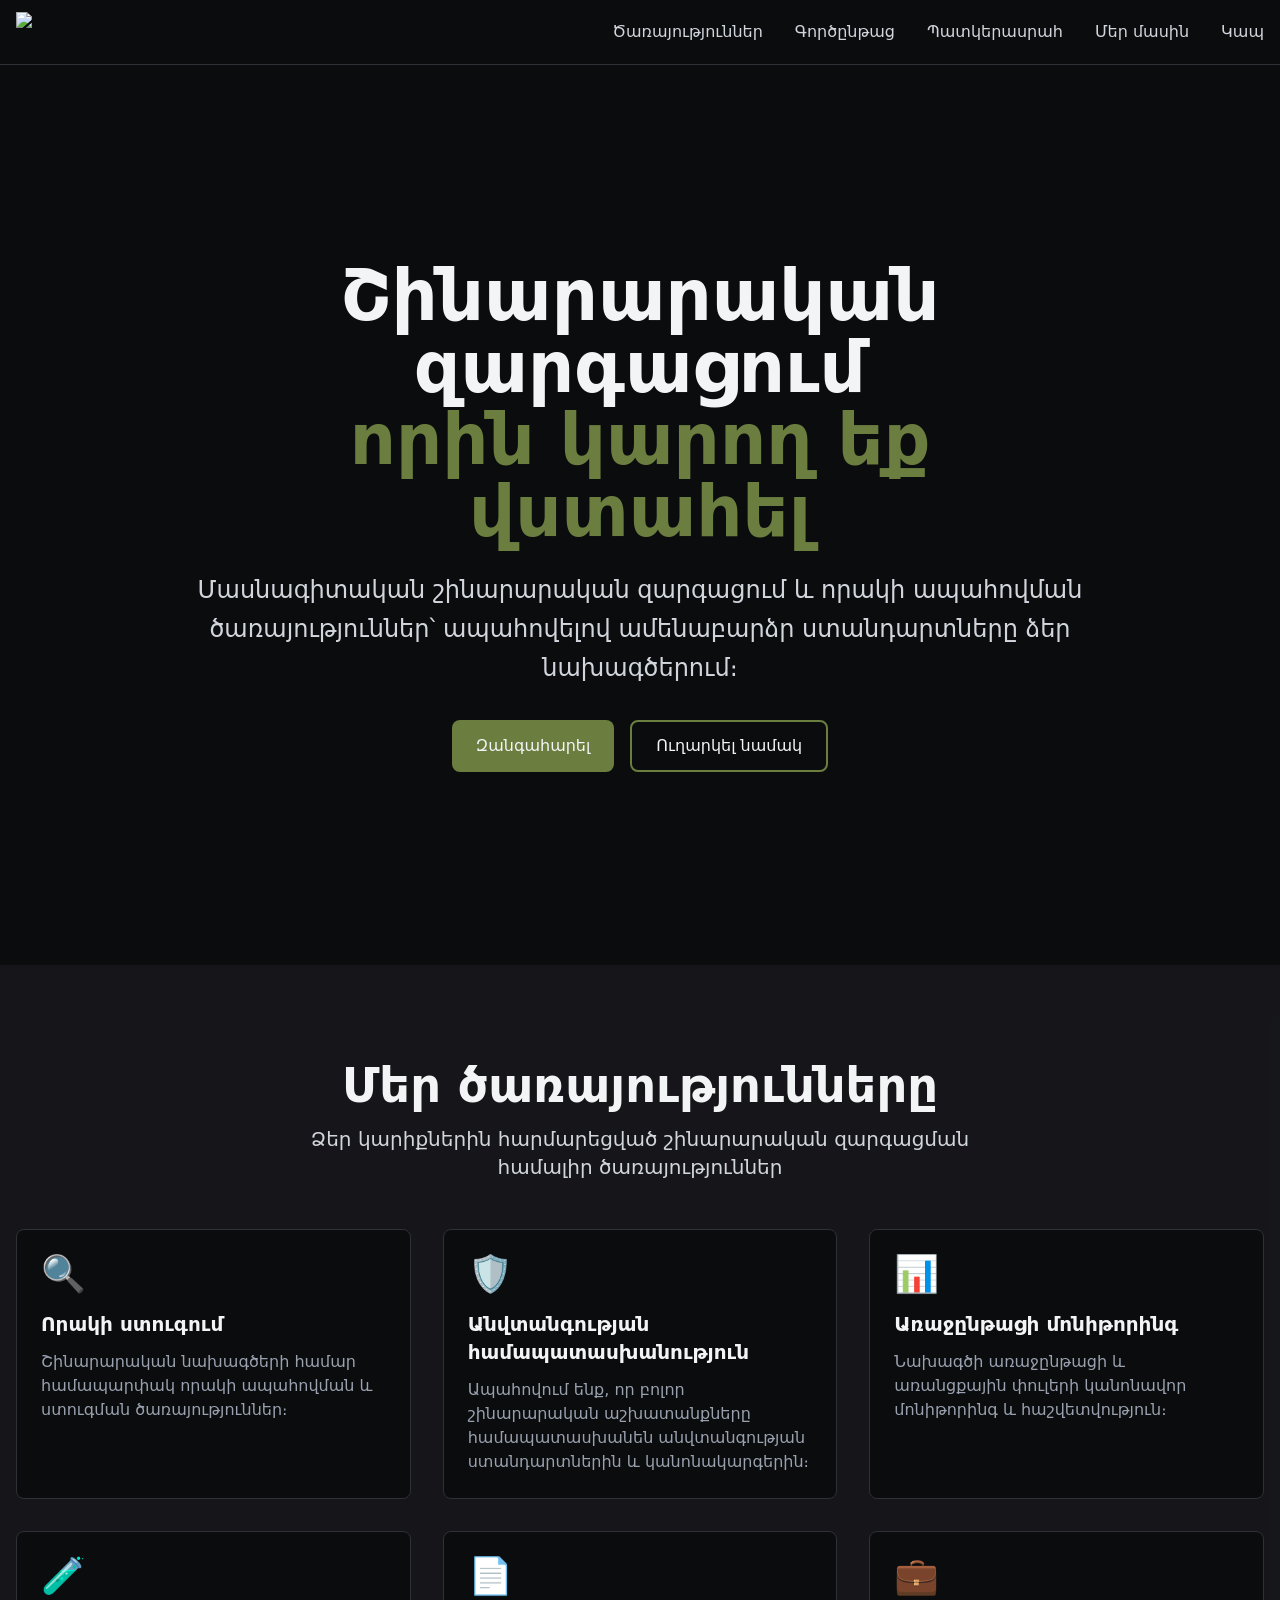
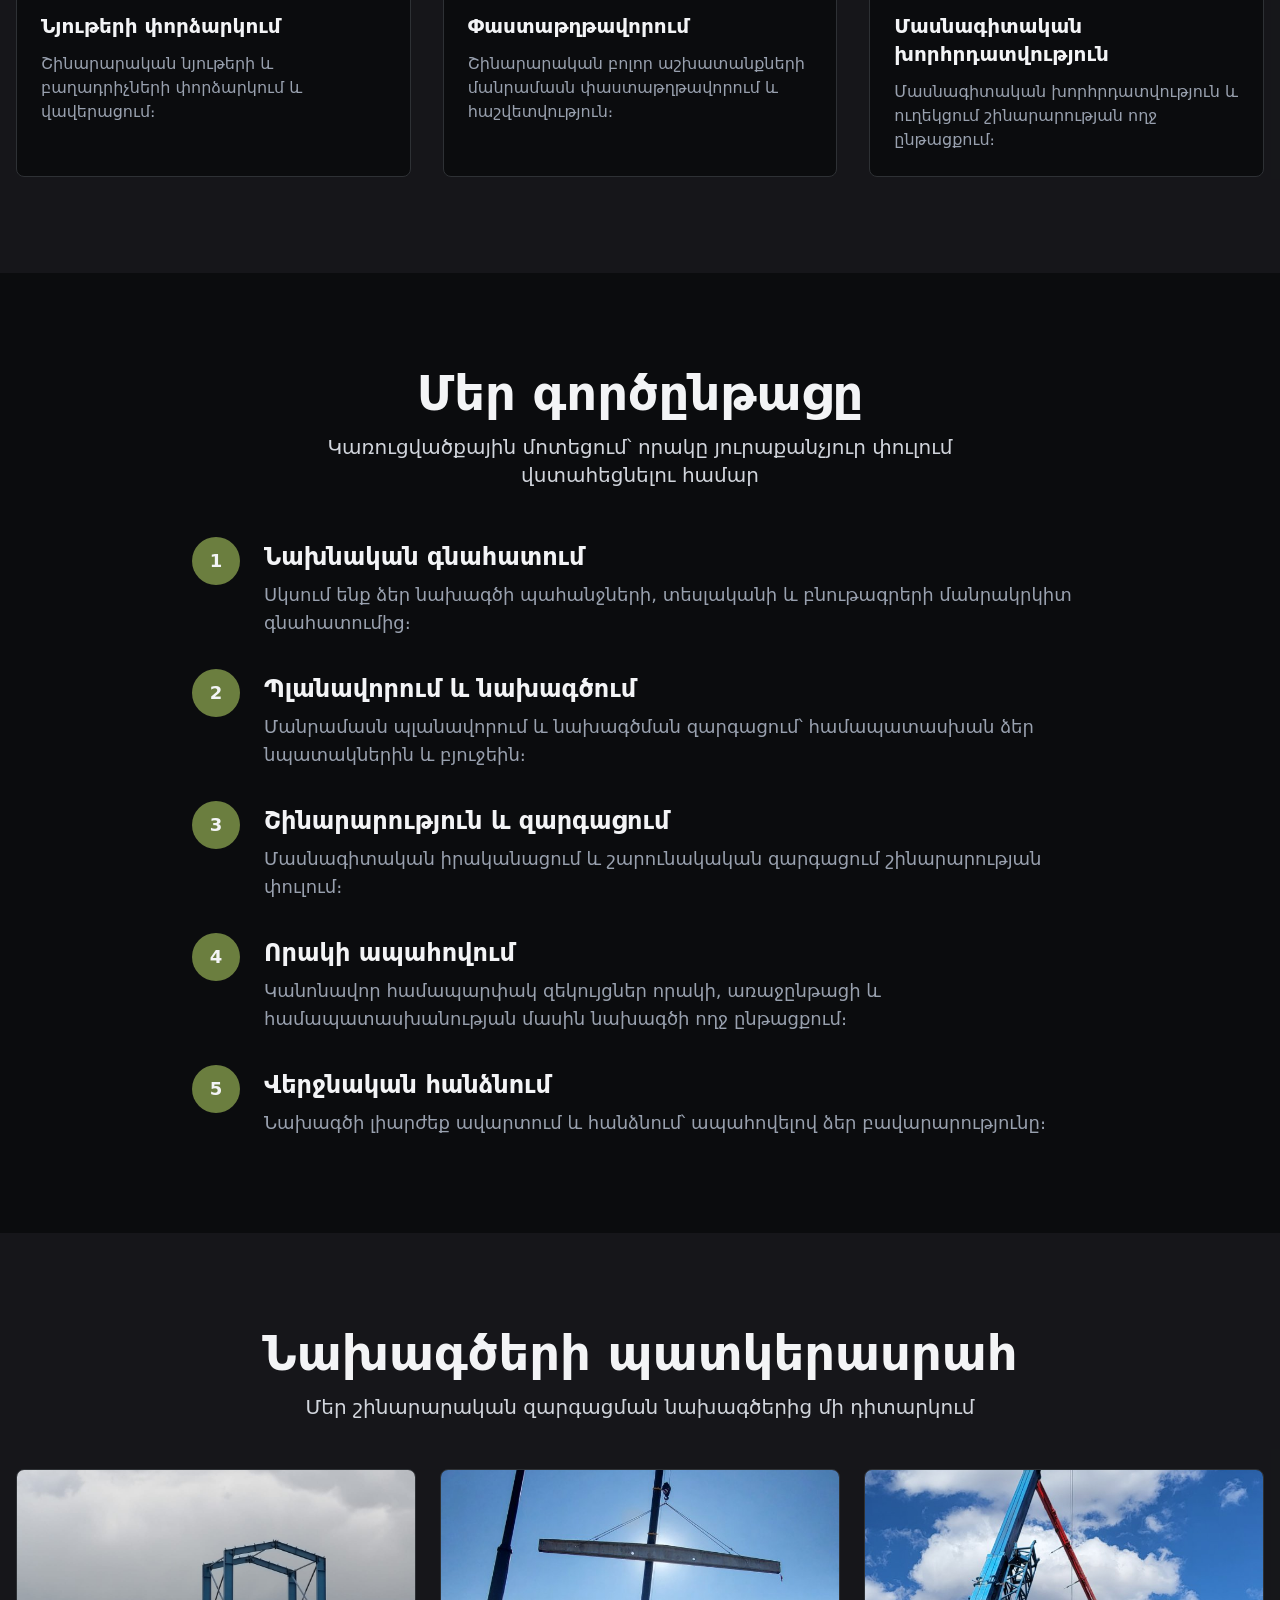
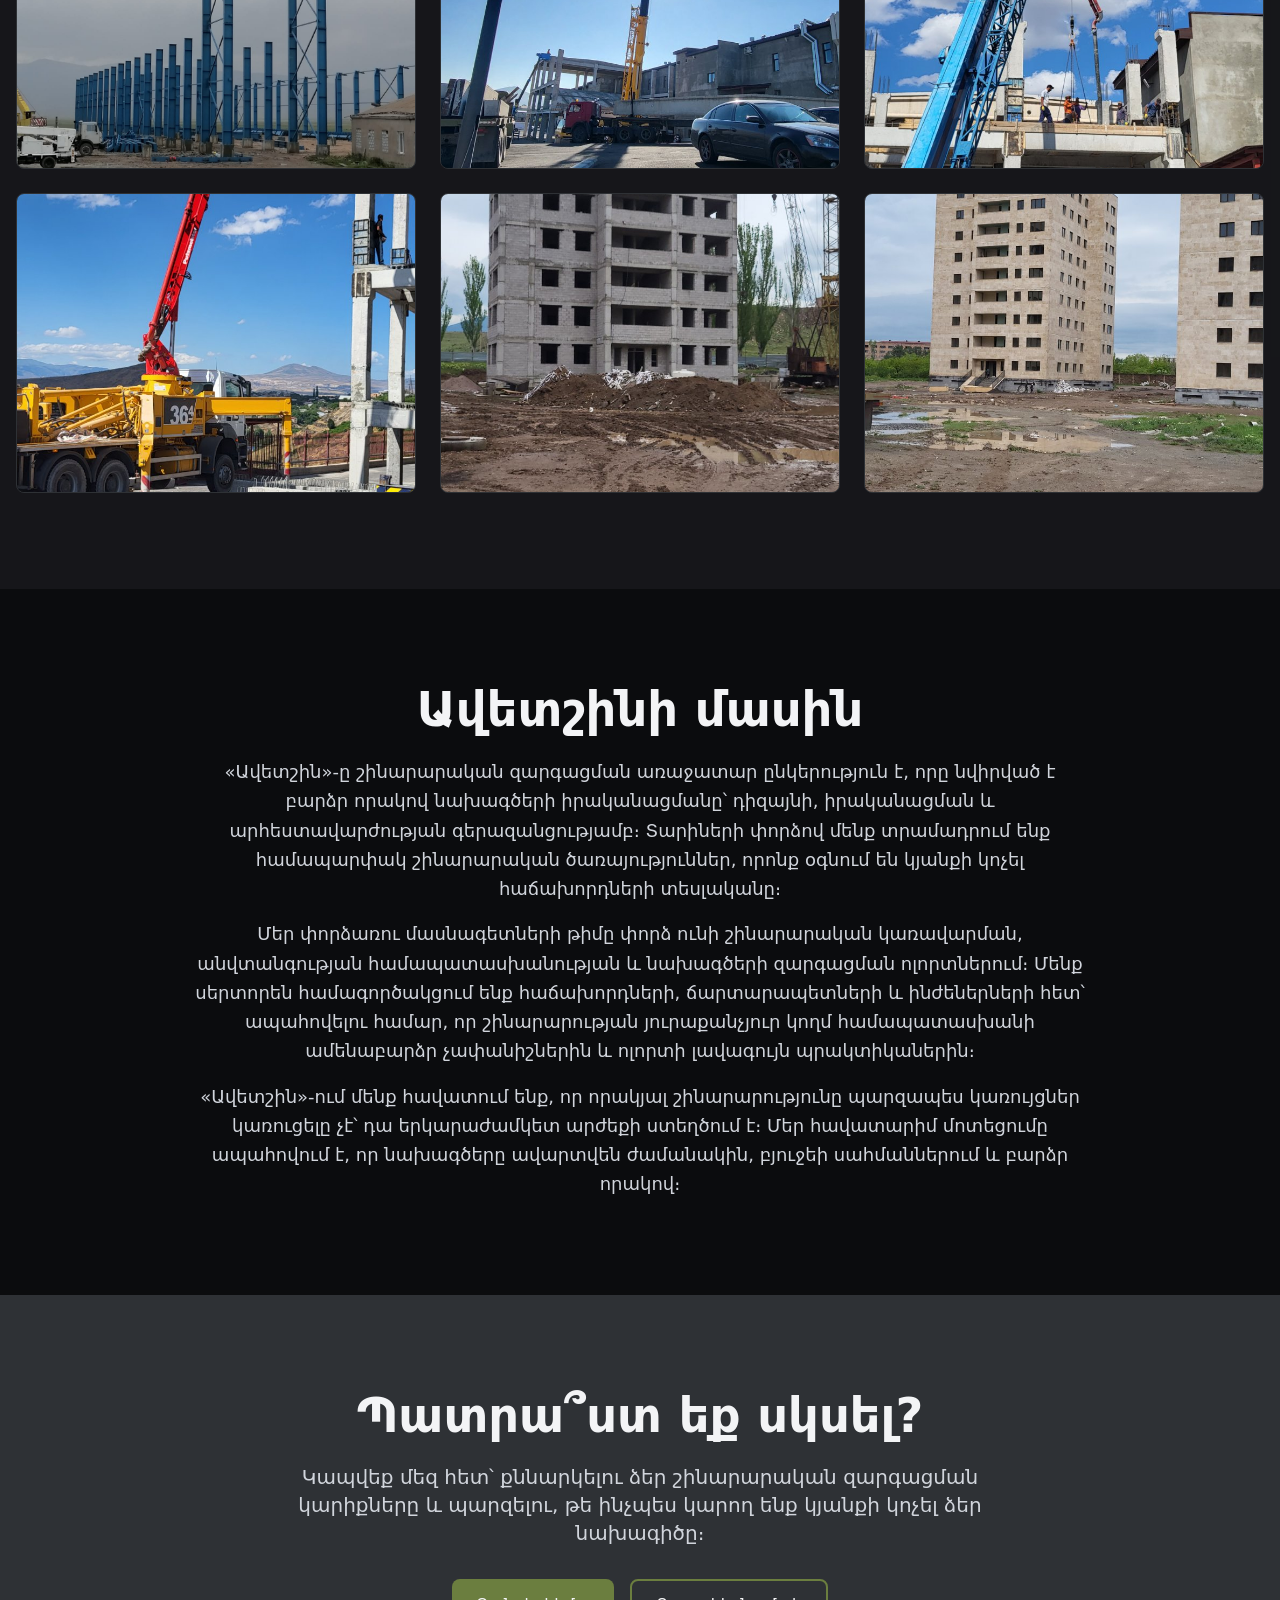
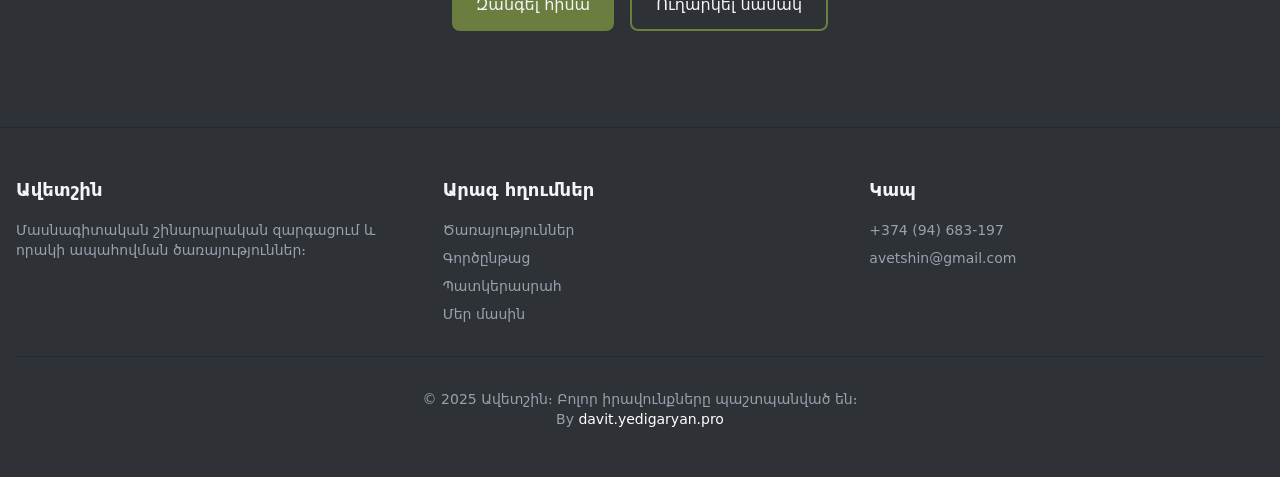
==== index.html @ e4111004 "Initial commit of build" ====
<!DOCTYPE html><!--2TosF6xuyFgKWG_mdnN4S--><html lang="en" class="roboto_c1e14000-module__5kMfmq__variable"><head><meta charSet="utf-8"/><meta name="viewport" content="width=device-width, initial-scale=1"/><link rel="preload" href="/_next/static/media/ce62453a442c7f35-s.p.a9507876.woff2" as="font" crossorigin="" type="font/woff2"/><link rel="preload" as="image" imageSrcSet="/_next/image?url=%2Fbrand%2FAvetShinLogo.png&amp;w=128&amp;q=75 1x, /_next/image?url=%2Fbrand%2FAvetShinLogo.png&amp;w=256&amp;q=75 2x"/><link rel="preload" href="/gallery/project-1.jpg" as="image"/><link rel="preload" href="/gallery/project-2.jpg" as="image"/><link rel="preload" href="/gallery/project-3.jpg" as="image"/><link rel="preload" href="/gallery/project-4.jpg" as="image"/><link rel="preload" href="/gallery/project-5.jpg" as="image"/><link rel="preload" href="/gallery/project-6.jpg" as="image"/><link rel="stylesheet" href="/_next/static/chunks/462f92e9fdadf4fe.css" data-precedence="next"/><link rel="preload" as="script" fetchPriority="low" href="/_next/static/chunks/cbd55ab9639e1e66.js"/><script src="/_next/static/chunks/4745b59d0a053e7f.js" async=""></script><script src="/_next/static/chunks/73a330e38f4c895c.js" async=""></script><script src="/_next/static/chunks/cf65c7d6195d9033.js" async=""></script><script src="/_next/static/chunks/turbopack-5dae4e4ce2a63c95.js" async=""></script><script src="/_next/static/chunks/1142e52dd1e888cb.js" async=""></script><script src="/_next/static/chunks/ff1a16fafef87110.js" async=""></script><script src="/_next/static/chunks/247eb132b7f7b574.js" async=""></script><meta name="next-size-adjust" content=""/><title>Ավետշին — Շինարարական զարգացում</title><meta name="description" content="Մասնագիտական շինարարական զարգացում և որակի ապահովում։ Ապահովում ենք որակի, անվտանգության և համապատասխանության ամենաբարձր չափանիշները շինարարական նախագծերում։"/><meta name="keywords" content="շինարարական զարգացում,շինարարական ընկերություն,կառուցապատում,շինարարություն,անվտանգություն"/><meta property="og:title" content="Ավետշին — Շինարարական զարգացում"/><meta property="og:description" content="Մասնագիտական շինարարական զարգացում և որակի ապահովում։"/><meta property="og:type" content="website"/><meta name="twitter:card" content="summary"/><meta name="twitter:title" content="Ավետշին — Շինարարական զարգացում"/><meta name="twitter:description" content="Մասնագիտական շինարարական զարգացում և որակի ապահովում։"/><link rel="icon" href="/favicon.ico?favicon.9813af32.ico" sizes="1024x1024" type="image/x-icon"/><link rel="icon" href="/favicon.ico"/><script src="/_next/static/chunks/a6dad97d9634a72d.js" noModule=""></script></head><body class="antialiased"><div hidden=""><!--$--><!--/$--></div><header class="sticky top-0 z-50 bg-obsidian border-b border-granite"><div class="container mx-auto px-4 max-w-7xl"><nav class="flex items-center justify-between h-16" aria-label="Main navigation"><a class="flex items-center" href="/"><img alt="Ավեթշին լոգո" width="120" height="40" decoding="async" data-nimg="1" class="h-10 w-auto" style="color:transparent" srcSet="/_next/image?url=%2Fbrand%2FAvetShinLogo.png&amp;w=128&amp;q=75 1x, /_next/image?url=%2Fbrand%2FAvetShinLogo.png&amp;w=256&amp;q=75 2x" src="/_next/image?url=%2Fbrand%2FAvetShinLogo.png&amp;w=256&amp;q=75"/></a><div class="hidden md:flex items-center gap-8"><a href="#services" class="text-gray-300 hover:text-gray-100 transition-colors focus:outline-none focus:ring-2 focus:ring-granite focus:ring-offset-2 focus:ring-offset-obsidian rounded">Ծառայություններ</a><a href="#process" class="text-gray-300 hover:text-gray-100 transition-colors focus:outline-none focus:ring-2 focus:ring-granite focus:ring-offset-2 focus:ring-offset-obsidian rounded">Գործընթաց</a><a href="#gallery" class="text-gray-300 hover:text-gray-100 transition-colors focus:outline-none focus:ring-2 focus:ring-granite focus:ring-offset-2 focus:ring-offset-obsidian rounded">Պատկերասրահ</a><a href="#about" class="text-gray-300 hover:text-gray-100 transition-colors focus:outline-none focus:ring-2 focus:ring-granite focus:ring-offset-2 focus:ring-offset-obsidian rounded">Մեր մասին</a><a href="#contact" class="text-gray-300 hover:text-gray-100 transition-colors focus:outline-none focus:ring-2 focus:ring-granite focus:ring-offset-2 focus:ring-offset-obsidian rounded">Կապ</a></div></nav></div></header><main><section id="home" class="py-16 md:py-24 min-h-screen flex items-center"><div class="container mx-auto px-4 max-w-7xl"><div class="text-center max-w-4xl mx-auto"><h1 class="text-5xl md:text-6xl lg:text-7xl font-bold text-gray-100 mb-6">Շինարարական զարգացում<br/><span class="text-olive">որին կարող եք վստահել</span></h1><p class="text-xl md:text-2xl text-gray-300 mb-8 leading-relaxed">Մասնագիտական շինարարական զարգացում և որակի ապահովման ծառայություններ՝ ապահովելով ամենաբարձր ստանդարտները ձեր նախագծերում։</p><div class="flex flex-col sm:flex-row gap-4 justify-center"><a href="tel:+1234567890" class="inline-flex items-center justify-center px-6 py-3 rounded-lg font-medium transition-colors focus:outline-none focus:ring-2 focus:ring-offset-2 focus:ring-offset-obsidian bg-olive text-gray-100 hover:bg-olive/90 focus:ring-olive ">Զանգահարել</a><a href="mailto:contact@avetshin.com" class="inline-flex items-center justify-center px-6 py-3 rounded-lg font-medium transition-colors focus:outline-none focus:ring-2 focus:ring-offset-2 focus:ring-offset-obsidian bg-transparent border-2 border-olive text-gray-100 hover:bg-olive focus:ring-olive ">Ուղարկել նամակ</a></div></div></div></section><section id="services" class="py-16 md:py-24 bg-granite/30"><div class="container mx-auto px-4 max-w-7xl"><div class="text-center mb-12"><h2 class="text-4xl md:text-5xl font-bold text-gray-100 mb-4">Մեր ծառայությունները</h2><p class="text-xl text-gray-300 max-w-2xl mx-auto">Ձեր կարիքներին հարմարեցված շինարարական զարգացման համալիր ծառայություններ</p></div><div class="grid grid-cols-1 md:grid-cols-2 lg:grid-cols-3 gap-8"><div class="bg-obsidian border border-granite rounded-lg p-6 hover:border-gray-600 transition-colors"><div class="text-4xl mb-4">🔍</div><h3 class="text-xl font-semibold text-gray-100 mb-3">Որակի ստուգում</h3><p class="text-gray-400">Շինարարական նախագծերի համար համապարփակ որակի ապահովման և ստուգման ծառայություններ։</p></div><div class="bg-obsidian border border-granite rounded-lg p-6 hover:border-gray-600 transition-colors"><div class="text-4xl mb-4">🛡️</div><h3 class="text-xl font-semibold text-gray-100 mb-3">Անվտանգության համապատասխանություն</h3><p class="text-gray-400">Ապահովում ենք, որ բոլոր շինարարական աշխատանքները համապատասխանեն անվտանգության ստանդարտներին և կանոնակարգերին։</p></div><div class="bg-obsidian border border-granite rounded-lg p-6 hover:border-gray-600 transition-colors"><div class="text-4xl mb-4">📊</div><h3 class="text-xl font-semibold text-gray-100 mb-3">Առաջընթացի մոնիթորինգ</h3><p class="text-gray-400">Նախագծի առաջընթացի և առանցքային փուլերի կանոնավոր մոնիթորինգ և հաշվետվություն։</p></div><div class="bg-obsidian border border-granite rounded-lg p-6 hover:border-gray-600 transition-colors"><div class="text-4xl mb-4">🧪</div><h3 class="text-xl font-semibold text-gray-100 mb-3">Նյութերի փորձարկում</h3><p class="text-gray-400">Շինարարական նյութերի և բաղադրիչների փորձարկում և վավերացում։</p></div><div class="bg-obsidian border border-granite rounded-lg p-6 hover:border-gray-600 transition-colors"><div class="text-4xl mb-4">📄</div><h3 class="text-xl font-semibold text-gray-100 mb-3">Փաստաթղթավորում</h3><p class="text-gray-400">Շինարարական բոլոր աշխատանքների մանրամասն փաստաթղթավորում և հաշվետվություն։</p></div><div class="bg-obsidian border border-granite rounded-lg p-6 hover:border-gray-600 transition-colors"><div class="text-4xl mb-4">💼</div><h3 class="text-xl font-semibold text-gray-100 mb-3">Մասնագիտական խորհրդատվություն</h3><p class="text-gray-400">Մասնագիտական խորհրդատվություն և ուղեկցում շինարարության ողջ ընթացքում։</p></div></div></div></section><section id="process" class="py-16 md:py-24 "><div class="container mx-auto px-4 max-w-7xl"><div class="text-center mb-12"><h2 class="text-4xl md:text-5xl font-bold text-gray-100 mb-4">Մեր գործընթացը</h2><p class="text-xl text-gray-300 max-w-2xl mx-auto">Կառուցվածքային մոտեցում՝ որակը յուրաքանչյուր փուլում վստահեցնելու համար</p></div><div class="max-w-4xl mx-auto"><div class="space-y-8"><div class="flex gap-6"><div class="shrink-0"><div class="w-12 h-12 rounded-full bg-olive flex items-center justify-center text-gray-100 font-bold text-lg">1</div></div><div class="flex-1 pt-1"><h3 class="text-2xl font-semibold text-gray-100 mb-2">Նախնական գնահատում</h3><p class="text-gray-400 text-lg">Սկսում ենք ձեր նախագծի պահանջների, տեսլականի և բնութագրերի մանրակրկիտ գնահատումից։</p></div></div><div class="flex gap-6"><div class="shrink-0"><div class="w-12 h-12 rounded-full bg-olive flex items-center justify-center text-gray-100 font-bold text-lg">2</div></div><div class="flex-1 pt-1"><h3 class="text-2xl font-semibold text-gray-100 mb-2">Պլանավորում և նախագծում</h3><p class="text-gray-400 text-lg">Մանրամասն պլանավորում և նախագծման զարգացում՝ համապատասխան ձեր նպատակներին և բյուջեին։</p></div></div><div class="flex gap-6"><div class="shrink-0"><div class="w-12 h-12 rounded-full bg-olive flex items-center justify-center text-gray-100 font-bold text-lg">3</div></div><div class="flex-1 pt-1"><h3 class="text-2xl font-semibold text-gray-100 mb-2">Շինարարություն և զարգացում</h3><p class="text-gray-400 text-lg">Մասնագիտական իրականացում և շարունակական զարգացում շինարարության փուլում։</p></div></div><div class="flex gap-6"><div class="shrink-0"><div class="w-12 h-12 rounded-full bg-olive flex items-center justify-center text-gray-100 font-bold text-lg">4</div></div><div class="flex-1 pt-1"><h3 class="text-2xl font-semibold text-gray-100 mb-2">Որակի ապահովում</h3><p class="text-gray-400 text-lg">Կանոնավոր համապարփակ զեկույցներ որակի, առաջընթացի և համապատասխանության մասին նախագծի ողջ ընթացքում։</p></div></div><div class="flex gap-6"><div class="shrink-0"><div class="w-12 h-12 rounded-full bg-olive flex items-center justify-center text-gray-100 font-bold text-lg">5</div></div><div class="flex-1 pt-1"><h3 class="text-2xl font-semibold text-gray-100 mb-2">Վերջնական հանձնում</h3><p class="text-gray-400 text-lg">Նախագծի լիարժեք ավարտում և հանձնում՝ ապահովելով ձեր բավարարությունը։</p></div></div></div></div></div></section><section id="gallery" class="py-16 md:py-24 bg-granite/30"><div class="container mx-auto px-4 max-w-7xl"><div class="text-center mb-12"><h2 class="text-4xl md:text-5xl font-bold text-gray-100 mb-4">Նախագծերի պատկերասրահ</h2><p class="text-xl text-gray-300 max-w-2xl mx-auto">Մեր շինարարական զարգացման նախագծերից մի դիտարկում</p></div><div class="grid grid-cols-1 md:grid-cols-2 lg:grid-cols-3 gap-6"><div class="relative overflow-hidden rounded-lg border border-granite hover:border-gray-600 transition-colors aspect-4/3"><img src="/gallery/project-1.jpg" alt="Շինարարական զարգացման նախագիծ" class="object-cover w-full h-full"/></div><div class="relative overflow-hidden rounded-lg border border-granite hover:border-gray-600 transition-colors aspect-4/3"><img src="/gallery/project-2.jpg" alt="Շինարարական նախագծի զարգացում" class="object-cover w-full h-full"/></div><div class="relative overflow-hidden rounded-lg border border-granite hover:border-gray-600 transition-colors aspect-4/3"><img src="/gallery/project-3.jpg" alt="Շինհրապարակի զարգացում" class="object-cover w-full h-full"/></div><div class="relative overflow-hidden rounded-lg border border-granite hover:border-gray-600 transition-colors aspect-4/3"><img src="/gallery/project-4.jpg" alt="Նյութերի փորձարկման լաբորատորիա" class="object-cover w-full h-full"/></div><div class="relative overflow-hidden rounded-lg border border-granite hover:border-gray-600 transition-colors aspect-4/3"><img src="/gallery/project-5.jpg" alt="Շինարարության անվտանգության համապատասխանություն" class="object-cover w-full h-full"/></div><div class="relative overflow-hidden rounded-lg border border-granite hover:border-gray-600 transition-colors aspect-4/3"><img src="/gallery/project-6.jpg" alt="Շինարարական փաստաթղթավորում" class="object-cover w-full h-full"/></div></div></div></section><section id="about" class="py-16 md:py-24 "><div class="container mx-auto px-4 max-w-7xl"><div class="max-w-4xl mx-auto text-center"><h2 class="text-4xl md:text-5xl font-bold text-gray-100 mb-6">Ավետշինի մասին</h2><div class="space-y-4 text-lg text-gray-300 leading-relaxed"><p>«Ավետշին»-ը շինարարական զարգացման առաջատար ընկերություն է, որը նվիրված է բարձր որակով նախագծերի իրականացմանը՝ դիզայնի, իրականացման և արհեստավարժության գերազանցությամբ։ Տարիների փորձով մենք տրամադրում ենք համապարփակ շինարարական ծառայություններ, որոնք օգնում են կյանքի կոչել հաճախորդների տեսլականը։</p><p>Մեր փորձառու մասնագետների թիմը փորձ ունի շինարարական կառավարման, անվտանգության համապատասխանության և նախագծերի զարգացման ոլորտներում։ Մենք սերտորեն համագործակցում ենք հաճախորդների, ճարտարապետների և ինժեներների հետ՝ ապահովելու համար, որ շինարարության յուրաքանչյուր կողմ համապատասխանի ամենաբարձր չափանիշներին և ոլորտի լավագույն պրակտիկաներին։</p><p>«Ավետշին»-ում մենք հավատում ենք, որ որակյալ շինարարությունը պարզապես կառույցներ կառուցելը չէ՝ դա երկարաժամկետ արժեքի ստեղծում է։ Մեր հավատարիմ մոտեցումը ապահովում է, որ նախագծերը ավարտվեն ժամանակին, բյուջեի սահմաններում և բարձր որակով։</p></div></div></div></section><section id="contact" class="py-16 md:py-24 bg-granite"><div class="container mx-auto px-4 max-w-7xl"><div class="text-center max-w-3xl mx-auto"><h2 class="text-4xl md:text-5xl font-bold text-gray-100 mb-6">Պատրա՞ստ եք սկսել?</h2><p class="text-xl text-gray-300 mb-8">Կապվեք մեզ հետ՝ քննարկելու ձեր շինարարական զարգացման կարիքները և պարզելու, թե ինչպես կարող ենք կյանքի կոչել ձեր նախագիծը։</p><div class="flex flex-col sm:flex-row gap-4 justify-center"><a href="tel:+1234567890" class="inline-flex items-center justify-center px-6 py-3 rounded-lg font-medium transition-colors focus:outline-none focus:ring-2 focus:ring-offset-2 focus:ring-offset-obsidian bg-olive text-gray-100 hover:bg-olive/90 focus:ring-olive ">Զանգել հիմա</a><a href="mailto:contact@avetshin.com" class="inline-flex items-center justify-center px-6 py-3 rounded-lg font-medium transition-colors focus:outline-none focus:ring-2 focus:ring-offset-2 focus:ring-offset-obsidian bg-transparent border-2 border-olive text-gray-100 hover:bg-olive focus:ring-olive ">Ուղարկել նամակ</a></div></div></div></section><!--$--><!--/$--></main><footer class="bg-granite border-t border-gray-800"><div class="container mx-auto px-4 max-w-7xl py-12"><div class="grid grid-cols-1 md:grid-cols-3 gap-8"><div><h3 class="text-lg font-semibold text-gray-100 mb-4">Ավետշին</h3><p class="text-gray-400 text-sm">Մասնագիտական շինարարական զարգացում և որակի ապահովման ծառայություններ։</p></div><div><h3 class="text-lg font-semibold text-gray-100 mb-4">Արագ հղումներ</h3><ul class="space-y-2 text-sm"><li><a href="#services" class="text-gray-400 hover:text-gray-100 transition-colors">Ծառայություններ</a></li><li><a href="#process" class="text-gray-400 hover:text-gray-100 transition-colors">Գործընթաց</a></li><li><a href="#gallery" class="text-gray-400 hover:text-gray-100 transition-colors">Պատկերասրահ</a></li><li><a href="#about" class="text-gray-400 hover:text-gray-100 transition-colors">Մեր մասին</a></li></ul></div><div><h3 class="text-lg font-semibold text-gray-100 mb-4">Կապ</h3><ul class="space-y-2 text-sm text-gray-400"><li><a href="tel:+37494683197" class="hover:text-gray-100 transition-colors">+374 (94) 683-197</a></li><li><a href="mailto:avetshin@gmail.com" class="hover:text-gray-100 transition-colors">avetshin@gmail.com</a></li></ul></div></div><div class="mt-8 pt-8 border-t border-gray-800 text-center text-sm text-gray-400"><p>© <!-- -->2025<!-- --> Ավետշին։ Բոլոր իրավունքները պաշտպանված են։</p><p>By <a class="text-white" href="https://davit.yedigaryan.pro">davit.yedigaryan.pro</a></p></div></div></footer><script src="/_next/static/chunks/cbd55ab9639e1e66.js" id="_R_" async=""></script><script>(self.__next_f=self.__next_f||[]).push([0])</script><script>self.__next_f.push([1,"1:\"$Sreact.fragment\"\n2:I[22016,[\"/_next/static/chunks/1142e52dd1e888cb.js\"],\"\"]\n3:I[5500,[\"/_next/static/chunks/1142e52dd1e888cb.js\"],\"Image\"]\n4:I[39756,[\"/_next/static/chunks/ff1a16fafef87110.js\",\"/_next/static/chunks/247eb132b7f7b574.js\"],\"default\"]\n5:I[37457,[\"/_next/static/chunks/ff1a16fafef87110.js\",\"/_next/static/chunks/247eb132b7f7b574.js\"],\"default\"]\ne:I[68027,[],\"default\"]\n:HL[\"/_next/static/chunks/462f92e9fdadf4fe.css\",\"style\"]\n:HL[\"/_next/static/media/ce62453a442c7f35-s.p.a9507876.woff2\",\"font\",{\"crossOrigin\":\"\",\"type\":\"font/woff2\"}]\n"])</script><script>self.__next_f.push([1,"0:{\"P\":null,\"b\":\"2TosF6xuyFgKWG-mdnN4S\",\"c\":[\"\",\"\"],\"q\":\"\",\"i\":false,\"f\":[[[\"\",{\"children\":[\"__PAGE__\",{}]},\"$undefined\",\"$undefined\",true],[[\"$\",\"$1\",\"c\",{\"children\":[[[\"$\",\"link\",\"0\",{\"rel\":\"stylesheet\",\"href\":\"/_next/static/chunks/462f92e9fdadf4fe.css\",\"precedence\":\"next\",\"crossOrigin\":\"$undefined\",\"nonce\":\"$undefined\"}],[\"$\",\"script\",\"script-0\",{\"src\":\"/_next/static/chunks/1142e52dd1e888cb.js\",\"async\":true,\"nonce\":\"$undefined\"}]],[\"$\",\"html\",null,{\"lang\":\"en\",\"className\":\"roboto_c1e14000-module__5kMfmq__variable\",\"children\":[\"$\",\"body\",null,{\"className\":\"antialiased\",\"children\":[[\"$\",\"header\",null,{\"className\":\"sticky top-0 z-50 bg-obsidian border-b border-granite\",\"children\":[\"$\",\"div\",null,{\"className\":\"container mx-auto px-4 max-w-7xl\",\"children\":[\"$\",\"nav\",null,{\"className\":\"flex items-center justify-between h-16\",\"aria-label\":\"Main navigation\",\"children\":[[\"$\",\"$L2\",null,{\"href\":\"/\",\"className\":\"flex items-center\",\"children\":[\"$\",\"$L3\",null,{\"src\":\"/brand/AvetShinLogo.png\",\"alt\":\"Ավեթշին լոգո\",\"width\":120,\"height\":40,\"className\":\"h-10 w-auto\",\"priority\":true}]}],[\"$\",\"div\",null,{\"className\":\"hidden md:flex items-center gap-8\",\"children\":[[\"$\",\"a\",null,{\"href\":\"#services\",\"className\":\"text-gray-300 hover:text-gray-100 transition-colors focus:outline-none focus:ring-2 focus:ring-granite focus:ring-offset-2 focus:ring-offset-obsidian rounded\",\"children\":\"Ծառայություններ\"}],[\"$\",\"a\",null,{\"href\":\"#process\",\"className\":\"text-gray-300 hover:text-gray-100 transition-colors focus:outline-none focus:ring-2 focus:ring-granite focus:ring-offset-2 focus:ring-offset-obsidian rounded\",\"children\":\"Գործընթաց\"}],[\"$\",\"a\",null,{\"href\":\"#gallery\",\"className\":\"text-gray-300 hover:text-gray-100 transition-colors focus:outline-none focus:ring-2 focus:ring-granite focus:ring-offset-2 focus:ring-offset-obsidian rounded\",\"children\":\"Պատկերասրահ\"}],[\"$\",\"a\",null,{\"href\":\"#about\",\"className\":\"text-gray-300 hover:text-gray-100 transition-colors focus:outline-none focus:ring-2 focus:ring-granite focus:ring-offset-2 focus:ring-offset-obsidian rounded\",\"children\":\"Մեր մասին\"}],[\"$\",\"a\",null,{\"href\":\"#contact\",\"className\":\"text-gray-300 hover:text-gray-100 transition-colors focus:outline-none focus:ring-2 focus:ring-granite focus:ring-offset-2 focus:ring-offset-obsidian rounded\",\"children\":\"Կապ\"}]]}]]}]}]}],[\"$\",\"main\",null,{\"children\":[\"$\",\"$L4\",null,{\"parallelRouterKey\":\"children\",\"error\":\"$undefined\",\"errorStyles\":\"$undefined\",\"errorScripts\":\"$undefined\",\"template\":[\"$\",\"$L5\",null,{}],\"templateStyles\":\"$undefined\",\"templateScripts\":\"$undefined\",\"notFound\":[[[\"$\",\"title\",null,{\"children\":\"404: This page could not be found.\"}],[\"$\",\"div\",null,{\"style\":{\"fontFamily\":\"system-ui,\\\"Segoe UI\\\",Roboto,Helvetica,Arial,sans-serif,\\\"Apple Color Emoji\\\",\\\"Segoe UI Emoji\\\"\",\"height\":\"100vh\",\"textAlign\":\"center\",\"display\":\"flex\",\"flexDirection\":\"column\",\"alignItems\":\"center\",\"justifyContent\":\"center\"},\"children\":[\"$\",\"div\",null,{\"children\":[[\"$\",\"style\",null,{\"dangerouslySetInnerHTML\":{\"__html\":\"body{color:#000;background:#fff;margin:0}.next-error-h1{border-right:1px solid rgba(0,0,0,.3)}@media (prefers-color-scheme:dark){body{color:#fff;background:#000}.next-error-h1{border-right:1px solid rgba(255,255,255,.3)}}\"}}],[\"$\",\"h1\",null,{\"className\":\"next-error-h1\",\"style\":{\"display\":\"inline-block\",\"margin\":\"0 20px 0 0\",\"padding\":\"0 23px 0 0\",\"fontSize\":24,\"fontWeight\":500,\"verticalAlign\":\"top\",\"lineHeight\":\"49px\"},\"children\":404}],[\"$\",\"div\",null,{\"style\":{\"display\":\"inline-block\"},\"children\":[\"$\",\"h2\",null,{\"style\":{\"fontSize\":14,\"fontWeight\":400,\"lineHeight\":\"49px\",\"margin\":0},\"children\":\"This page could not be found.\"}]}]]}]}]],[]],\"forbidden\":\"$undefined\",\"unauthorized\":\"$undefined\"}]}],[\"$\",\"footer\",null,{\"className\":\"bg-granite border-t border-gray-800\",\"children\":[\"$\",\"div\",null,{\"className\":\"container mx-auto px-4 max-w-7xl py-12\",\"children\":[[\"$\",\"div\",null,{\"className\":\"grid grid-cols-1 md:grid-cols-3 gap-8\",\"children\":[[\"$\",\"div\",null,{\"children\":[[\"$\",\"h3\",null,{\"className\":\"text-lg font-semibold text-gray-100 mb-4\",\"children\":\"Ավետշին\"}],[\"$\",\"p\",null,{\"className\":\"text-gray-400 text-sm\",\"children\":\"Մասնագիտական շինարարական զարգացում և որակի ապահովման ծառայություններ։\"}]]}],[\"$\",\"div\",null,{\"children\":[[\"$\",\"h3\",null,{\"className\":\"text-lg font-semibold text-gray-100 mb-4\",\"children\":\"Արագ հղումներ\"}],[\"$\",\"ul\",null,{\"className\":\"space-y-2 text-sm\",\"children\":[\"$L6\",\"$L7\",\"$L8\",\"$L9\"]}]]}],\"$La\"]}],\"$Lb\"]}]}]]}]}]]}],{\"children\":[\"$Lc\",{},null,false,false]},null,false,false],\"$Ld\",false]],\"m\":\"$undefined\",\"G\":[\"$e\",[]],\"s\":false,\"S\":true}\n"])</script><script>self.__next_f.push([1,"18:I[97367,[\"/_next/static/chunks/ff1a16fafef87110.js\",\"/_next/static/chunks/247eb132b7f7b574.js\"],\"ViewportBoundary\"]\n1a:I[97367,[\"/_next/static/chunks/ff1a16fafef87110.js\",\"/_next/static/chunks/247eb132b7f7b574.js\"],\"MetadataBoundary\"]\n1b:\"$Sreact.suspense\"\n6:[\"$\",\"li\",null,{\"children\":[\"$\",\"a\",null,{\"href\":\"#services\",\"className\":\"text-gray-400 hover:text-gray-100 transition-colors\",\"children\":\"Ծառայություններ\"}]}]\n7:[\"$\",\"li\",null,{\"children\":[\"$\",\"a\",null,{\"href\":\"#process\",\"className\":\"text-gray-400 hover:text-gray-100 transition-colors\",\"children\":\"Գործընթաց\"}]}]\n8:[\"$\",\"li\",null,{\"children\":[\"$\",\"a\",null,{\"href\":\"#gallery\",\"className\":\"text-gray-400 hover:text-gray-100 transition-colors\",\"children\":\"Պատկերասրահ\"}]}]\n9:[\"$\",\"li\",null,{\"children\":[\"$\",\"a\",null,{\"href\":\"#about\",\"className\":\"text-gray-400 hover:text-gray-100 transition-colors\",\"children\":\"Մեր մասին\"}]}]\na:[\"$\",\"div\",null,{\"children\":[[\"$\",\"h3\",null,{\"className\":\"text-lg font-semibold text-gray-100 mb-4\",\"children\":\"Կապ\"}],[\"$\",\"ul\",null,{\"className\":\"space-y-2 text-sm text-gray-400\",\"children\":[[\"$\",\"li\",null,{\"children\":[\"$\",\"a\",null,{\"href\":\"tel:+37494683197\",\"className\":\"hover:text-gray-100 transition-colors\",\"children\":\"+374 (94) 683-197\"}]}],[\"$\",\"li\",null,{\"children\":[\"$\",\"a\",null,{\"href\":\"mailto:avetshin@gmail.com\",\"className\":\"hover:text-gray-100 transition-colors\",\"children\":\"avetshin@gmail.com\"}]}]]}]]}]\nb:[\"$\",\"div\",null,{\"className\":\"mt-8 pt-8 border-t border-gray-800 text-center text-sm text-gray-400\",\"children\":[[\"$\",\"p\",null,{\"children\":[\"© \",2025,\" Ավետշին։ Բոլոր իրավունքները պաշտպանված են։\"]}],[\"$\",\"p\",null,{\"children\":[\"By \",[\"$\",\"a\",null,{\"className\":\"text-white\",\"href\":\"https://davit.yedigaryan.pro\",\"children\":\"davit.yedigaryan.pro\"}]]}]]}]\n"])</script><script>self.__next_f.push([1,"c:[\"$\",\"$1\",\"c\",{\"children\":[[[\"$\",\"section\",null,{\"id\":\"home\",\"className\":\"py-16 md:py-24 min-h-screen flex items-center\",\"children\":[\"$\",\"div\",null,{\"className\":\"container mx-auto px-4 max-w-7xl\",\"children\":[\"$\",\"div\",null,{\"className\":\"text-center max-w-4xl mx-auto\",\"children\":[[\"$\",\"h1\",null,{\"className\":\"text-5xl md:text-6xl lg:text-7xl font-bold text-gray-100 mb-6\",\"children\":[\"Շինարարական զարգացում\",[\"$\",\"br\",null,{}],[\"$\",\"span\",null,{\"className\":\"text-olive\",\"children\":\"որին կարող եք վստահել\"}]]}],[\"$\",\"p\",null,{\"className\":\"text-xl md:text-2xl text-gray-300 mb-8 leading-relaxed\",\"children\":\"Մասնագիտական շինարարական զարգացում և որակի ապահովման ծառայություններ՝ ապահովելով ամենաբարձր ստանդարտները ձեր նախագծերում։\"}],[\"$\",\"div\",null,{\"className\":\"flex flex-col sm:flex-row gap-4 justify-center\",\"children\":[[\"$\",\"a\",null,{\"href\":\"tel:+1234567890\",\"className\":\"inline-flex items-center justify-center px-6 py-3 rounded-lg font-medium transition-colors focus:outline-none focus:ring-2 focus:ring-offset-2 focus:ring-offset-obsidian bg-olive text-gray-100 hover:bg-olive/90 focus:ring-olive \",\"children\":\"Զանգահարել\"}],[\"$\",\"a\",null,{\"href\":\"mailto:contact@avetshin.com\",\"className\":\"inline-flex items-center justify-center px-6 py-3 rounded-lg font-medium transition-colors focus:outline-none focus:ring-2 focus:ring-offset-2 focus:ring-offset-obsidian bg-transparent border-2 border-olive text-gray-100 hover:bg-olive focus:ring-olive \",\"children\":\"Ուղարկել նամակ\"}]]}]]}]}]}],[\"$\",\"section\",null,{\"id\":\"services\",\"className\":\"py-16 md:py-24 bg-granite/30\",\"children\":[\"$\",\"div\",null,{\"className\":\"container mx-auto px-4 max-w-7xl\",\"children\":[[\"$\",\"div\",null,{\"className\":\"text-center mb-12\",\"children\":[[\"$\",\"h2\",null,{\"className\":\"text-4xl md:text-5xl font-bold text-gray-100 mb-4\",\"children\":\"Մեր ծառայությունները\"}],[\"$\",\"p\",null,{\"className\":\"text-xl text-gray-300 max-w-2xl mx-auto\",\"children\":\"Ձեր կարիքներին հարմարեցված շինարարական զարգացման համալիր ծառայություններ\"}]]}],[\"$\",\"div\",null,{\"className\":\"grid grid-cols-1 md:grid-cols-2 lg:grid-cols-3 gap-8\",\"children\":[[\"$\",\"div\",\"0\",{\"className\":\"bg-obsidian border border-granite rounded-lg p-6 hover:border-gray-600 transition-colors\",\"children\":[[\"$\",\"div\",null,{\"className\":\"text-4xl mb-4\",\"children\":\"🔍\"}],[\"$\",\"h3\",null,{\"className\":\"text-xl font-semibold text-gray-100 mb-3\",\"children\":\"Որակի ստուգում\"}],[\"$\",\"p\",null,{\"className\":\"text-gray-400\",\"children\":\"Շինարարական նախագծերի համար համապարփակ որակի ապահովման և ստուգման ծառայություններ։\"}]]}],[\"$\",\"div\",\"1\",{\"className\":\"bg-obsidian border border-granite rounded-lg p-6 hover:border-gray-600 transition-colors\",\"children\":[[\"$\",\"div\",null,{\"className\":\"text-4xl mb-4\",\"children\":\"🛡️\"}],[\"$\",\"h3\",null,{\"className\":\"text-xl font-semibold text-gray-100 mb-3\",\"children\":\"Անվտանգության համապատասխանություն\"}],[\"$\",\"p\",null,{\"className\":\"text-gray-400\",\"children\":\"Ապահովում ենք, որ բոլոր շինարարական աշխատանքները համապատասխանեն անվտանգության ստանդարտներին և կանոնակարգերին։\"}]]}],[\"$\",\"div\",\"2\",{\"className\":\"bg-obsidian border border-granite rounded-lg p-6 hover:border-gray-600 transition-colors\",\"children\":[[\"$\",\"div\",null,{\"className\":\"text-4xl mb-4\",\"children\":\"📊\"}],[\"$\",\"h3\",null,{\"className\":\"text-xl font-semibold text-gray-100 mb-3\",\"children\":\"Առաջընթացի մոնիթորինգ\"}],[\"$\",\"p\",null,{\"className\":\"text-gray-400\",\"children\":\"Նախագծի առաջընթացի և առանցքային փուլերի կանոնավոր մոնիթորինգ և հաշվետվություն։\"}]]}],[\"$\",\"div\",\"3\",{\"className\":\"bg-obsidian border border-granite rounded-lg p-6 hover:border-gray-600 transition-colors\",\"children\":[[\"$\",\"div\",null,{\"className\":\"text-4xl mb-4\",\"children\":\"🧪\"}],[\"$\",\"h3\",null,{\"className\":\"text-xl font-semibold text-gray-100 mb-3\",\"children\":\"Նյութերի փորձարկում\"}],[\"$\",\"p\",null,{\"className\":\"text-gray-400\",\"children\":\"Շինարարական նյութերի և բաղադրիչների փորձարկում և վավերացում։\"}]]}],[\"$\",\"div\",\"4\",{\"className\":\"bg-obsidian border border-granite rounded-lg p-6 hover:border-gray-600 transition-colors\",\"children\":[\"$Lf\",\"$L10\",\"$L11\"]}],\"$L12\"]}]]}]}],\"$L13\",\"$L14\",\"$L15\",\"$L16\"],null,\"$L17\"]}]\n"])</script><script>self.__next_f.push([1,"d:[\"$\",\"$1\",\"h\",{\"children\":[null,[\"$\",\"$L18\",null,{\"children\":\"$@19\"}],[\"$\",\"div\",null,{\"hidden\":true,\"children\":[\"$\",\"$L1a\",null,{\"children\":[\"$\",\"$1b\",null,{\"name\":\"Next.Metadata\",\"children\":\"$@1c\"}]}]}],[\"$\",\"meta\",null,{\"name\":\"next-size-adjust\",\"content\":\"\"}]]}]\n"])</script><script>self.__next_f.push([1,"1d:I[97367,[\"/_next/static/chunks/ff1a16fafef87110.js\",\"/_next/static/chunks/247eb132b7f7b574.js\"],\"OutletBoundary\"]\n:HL[\"/gallery/project-1.jpg\",\"image\"]\n:HL[\"/gallery/project-2.jpg\",\"image\"]\n:HL[\"/gallery/project-3.jpg\",\"image\"]\n:HL[\"/gallery/project-4.jpg\",\"image\"]\n:HL[\"/gallery/project-5.jpg\",\"image\"]\n:HL[\"/gallery/project-6.jpg\",\"image\"]\nf:[\"$\",\"div\",null,{\"className\":\"text-4xl mb-4\",\"children\":\"📄\"}]\n10:[\"$\",\"h3\",null,{\"className\":\"text-xl font-semibold text-gray-100 mb-3\",\"children\":\"Փաստաթղթավորում\"}]\n11:[\"$\",\"p\",null,{\"className\":\"text-gray-400\",\"children\":\"Շինարարական բոլոր աշխատանքների մանրամասն փաստաթղթավորում և հաշվետվություն։\"}]\n12:[\"$\",\"div\",\"5\",{\"className\":\"bg-obsidian border border-granite rounded-lg p-6 hover:border-gray-600 transition-colors\",\"children\":[[\"$\",\"div\",null,{\"className\":\"text-4xl mb-4\",\"children\":\"💼\"}],[\"$\",\"h3\",null,{\"className\":\"text-xl font-semibold text-gray-100 mb-3\",\"children\":\"Մասնագիտական խորհրդատվություն\"}],[\"$\",\"p\",null,{\"className\":\"text-gray-400\",\"children\":\"Մասնագիտական խորհրդատվություն և ուղեկցում շինարարության ողջ ընթացքում։\"}]]}]\n"])</script><script>self.__next_f.push([1,"13:[\"$\",\"section\",null,{\"id\":\"process\",\"className\":\"py-16 md:py-24 \",\"children\":[\"$\",\"div\",null,{\"className\":\"container mx-auto px-4 max-w-7xl\",\"children\":[[\"$\",\"div\",null,{\"className\":\"text-center mb-12\",\"children\":[[\"$\",\"h2\",null,{\"className\":\"text-4xl md:text-5xl font-bold text-gray-100 mb-4\",\"children\":\"Մեր գործընթացը\"}],[\"$\",\"p\",null,{\"className\":\"text-xl text-gray-300 max-w-2xl mx-auto\",\"children\":\"Կառուցվածքային մոտեցում՝ որակը յուրաքանչյուր փուլում վստահեցնելու համար\"}]]}],[\"$\",\"div\",null,{\"className\":\"max-w-4xl mx-auto\",\"children\":[\"$\",\"div\",null,{\"className\":\"space-y-8\",\"children\":[[\"$\",\"div\",\"0\",{\"className\":\"flex gap-6\",\"children\":[[\"$\",\"div\",null,{\"className\":\"shrink-0\",\"children\":[\"$\",\"div\",null,{\"className\":\"w-12 h-12 rounded-full bg-olive flex items-center justify-center text-gray-100 font-bold text-lg\",\"children\":1}]}],[\"$\",\"div\",null,{\"className\":\"flex-1 pt-1\",\"children\":[[\"$\",\"h3\",null,{\"className\":\"text-2xl font-semibold text-gray-100 mb-2\",\"children\":\"Նախնական գնահատում\"}],[\"$\",\"p\",null,{\"className\":\"text-gray-400 text-lg\",\"children\":\"Սկսում ենք ձեր նախագծի պահանջների, տեսլականի և բնութագրերի մանրակրկիտ գնահատումից։\"}]]}]]}],[\"$\",\"div\",\"1\",{\"className\":\"flex gap-6\",\"children\":[[\"$\",\"div\",null,{\"className\":\"shrink-0\",\"children\":[\"$\",\"div\",null,{\"className\":\"w-12 h-12 rounded-full bg-olive flex items-center justify-center text-gray-100 font-bold text-lg\",\"children\":2}]}],[\"$\",\"div\",null,{\"className\":\"flex-1 pt-1\",\"children\":[[\"$\",\"h3\",null,{\"className\":\"text-2xl font-semibold text-gray-100 mb-2\",\"children\":\"Պլանավորում և նախագծում\"}],[\"$\",\"p\",null,{\"className\":\"text-gray-400 text-lg\",\"children\":\"Մանրամասն պլանավորում և նախագծման զարգացում՝ համապատասխան ձեր նպատակներին և բյուջեին։\"}]]}]]}],[\"$\",\"div\",\"2\",{\"className\":\"flex gap-6\",\"children\":[[\"$\",\"div\",null,{\"className\":\"shrink-0\",\"children\":[\"$\",\"div\",null,{\"className\":\"w-12 h-12 rounded-full bg-olive flex items-center justify-center text-gray-100 font-bold text-lg\",\"children\":3}]}],[\"$\",\"div\",null,{\"className\":\"flex-1 pt-1\",\"children\":[[\"$\",\"h3\",null,{\"className\":\"text-2xl font-semibold text-gray-100 mb-2\",\"children\":\"Շինարարություն և զարգացում\"}],[\"$\",\"p\",null,{\"className\":\"text-gray-400 text-lg\",\"children\":\"Մասնագիտական իրականացում և շարունակական զարգացում շինարարության փուլում։\"}]]}]]}],[\"$\",\"div\",\"3\",{\"className\":\"flex gap-6\",\"children\":[[\"$\",\"div\",null,{\"className\":\"shrink-0\",\"children\":[\"$\",\"div\",null,{\"className\":\"w-12 h-12 rounded-full bg-olive flex items-center justify-center text-gray-100 font-bold text-lg\",\"children\":4}]}],[\"$\",\"div\",null,{\"className\":\"flex-1 pt-1\",\"children\":[[\"$\",\"h3\",null,{\"className\":\"text-2xl font-semibold text-gray-100 mb-2\",\"children\":\"Որակի ապահովում\"}],[\"$\",\"p\",null,{\"className\":\"text-gray-400 text-lg\",\"children\":\"Կանոնավոր համապարփակ զեկույցներ որակի, առաջընթացի և համապատասխանության մասին նախագծի ողջ ընթացքում։\"}]]}]]}],[\"$\",\"div\",\"4\",{\"className\":\"flex gap-6\",\"children\":[[\"$\",\"div\",null,{\"className\":\"shrink-0\",\"children\":[\"$\",\"div\",null,{\"className\":\"w-12 h-12 rounded-full bg-olive flex items-center justify-center text-gray-100 font-bold text-lg\",\"children\":5}]}],[\"$\",\"div\",null,{\"className\":\"flex-1 pt-1\",\"children\":[[\"$\",\"h3\",null,{\"className\":\"text-2xl font-semibold text-gray-100 mb-2\",\"children\":\"Վերջնական հանձնում\"}],[\"$\",\"p\",null,{\"className\":\"text-gray-400 text-lg\",\"children\":\"Նախագծի լիարժեք ավարտում և հանձնում՝ ապահովելով ձեր բավարարությունը։\"}]]}]]}]]}]}]]}]}]\n"])</script><script>self.__next_f.push([1,"14:[\"$\",\"section\",null,{\"id\":\"gallery\",\"className\":\"py-16 md:py-24 bg-granite/30\",\"children\":[\"$\",\"div\",null,{\"className\":\"container mx-auto px-4 max-w-7xl\",\"children\":[[\"$\",\"div\",null,{\"className\":\"text-center mb-12\",\"children\":[[\"$\",\"h2\",null,{\"className\":\"text-4xl md:text-5xl font-bold text-gray-100 mb-4\",\"children\":\"Նախագծերի պատկերասրահ\"}],[\"$\",\"p\",null,{\"className\":\"text-xl text-gray-300 max-w-2xl mx-auto\",\"children\":\"Մեր շինարարական զարգացման նախագծերից մի դիտարկում\"}]]}],[\"$\",\"div\",null,{\"className\":\"grid grid-cols-1 md:grid-cols-2 lg:grid-cols-3 gap-6\",\"children\":[[\"$\",\"div\",\"0\",{\"className\":\"relative overflow-hidden rounded-lg border border-granite hover:border-gray-600 transition-colors aspect-4/3\",\"children\":[\"$\",\"img\",null,{\"src\":\"/gallery/project-1.jpg\",\"alt\":\"Շինարարական զարգացման նախագիծ\",\"className\":\"object-cover w-full h-full\"}]}],[\"$\",\"div\",\"1\",{\"className\":\"relative overflow-hidden rounded-lg border border-granite hover:border-gray-600 transition-colors aspect-4/3\",\"children\":[\"$\",\"img\",null,{\"src\":\"/gallery/project-2.jpg\",\"alt\":\"Շինարարական նախագծի զարգացում\",\"className\":\"object-cover w-full h-full\"}]}],[\"$\",\"div\",\"2\",{\"className\":\"relative overflow-hidden rounded-lg border border-granite hover:border-gray-600 transition-colors aspect-4/3\",\"children\":[\"$\",\"img\",null,{\"src\":\"/gallery/project-3.jpg\",\"alt\":\"Շինհրապարակի զարգացում\",\"className\":\"object-cover w-full h-full\"}]}],[\"$\",\"div\",\"3\",{\"className\":\"relative overflow-hidden rounded-lg border border-granite hover:border-gray-600 transition-colors aspect-4/3\",\"children\":[\"$\",\"img\",null,{\"src\":\"/gallery/project-4.jpg\",\"alt\":\"Նյութերի փորձարկման լաբորատորիա\",\"className\":\"object-cover w-full h-full\"}]}],[\"$\",\"div\",\"4\",{\"className\":\"relative overflow-hidden rounded-lg border border-granite hover:border-gray-600 transition-colors aspect-4/3\",\"children\":[\"$\",\"img\",null,{\"src\":\"/gallery/project-5.jpg\",\"alt\":\"Շինարարության անվտանգության համապատասխանություն\",\"className\":\"object-cover w-full h-full\"}]}],[\"$\",\"div\",\"5\",{\"className\":\"relative overflow-hidden rounded-lg border border-granite hover:border-gray-600 transition-colors aspect-4/3\",\"children\":[\"$\",\"img\",null,{\"src\":\"/gallery/project-6.jpg\",\"alt\":\"Շինարարական փաստաթղթավորում\",\"className\":\"object-cover w-full h-full\"}]}]]}]]}]}]\n"])</script><script>self.__next_f.push([1,"15:[\"$\",\"section\",null,{\"id\":\"about\",\"className\":\"py-16 md:py-24 \",\"children\":[\"$\",\"div\",null,{\"className\":\"container mx-auto px-4 max-w-7xl\",\"children\":[\"$\",\"div\",null,{\"className\":\"max-w-4xl mx-auto text-center\",\"children\":[[\"$\",\"h2\",null,{\"className\":\"text-4xl md:text-5xl font-bold text-gray-100 mb-6\",\"children\":\"Ավետշինի մասին\"}],[\"$\",\"div\",null,{\"className\":\"space-y-4 text-lg text-gray-300 leading-relaxed\",\"children\":[[\"$\",\"p\",null,{\"children\":\"«Ավետշին»-ը շինարարական զարգացման առաջատար ընկերություն է, որը նվիրված է բարձր որակով նախագծերի իրականացմանը՝ դիզայնի, իրականացման և արհեստավարժության գերազանցությամբ։ Տարիների փորձով մենք տրամադրում ենք համապարփակ շինարարական ծառայություններ, որոնք օգնում են կյանքի կոչել հաճախորդների տեսլականը։\"}],[\"$\",\"p\",null,{\"children\":\"Մեր փորձառու մասնագետների թիմը փորձ ունի շինարարական կառավարման, անվտանգության համապատասխանության և նախագծերի զարգացման ոլորտներում։ Մենք սերտորեն համագործակցում ենք հաճախորդների, ճարտարապետների և ինժեներների հետ՝ ապահովելու համար, որ շինարարության յուրաքանչյուր կողմ համապատասխանի ամենաբարձր չափանիշներին և ոլորտի լավագույն պրակտիկաներին։\"}],[\"$\",\"p\",null,{\"children\":\"«Ավետշին»-ում մենք հավատում ենք, որ որակյալ շինարարությունը պարզապես կառույցներ կառուցելը չէ՝ դա երկարաժամկետ արժեքի ստեղծում է։ Մեր հավատարիմ մոտեցումը ապահովում է, որ նախագծերը ավարտվեն ժամանակին, բյուջեի սահմաններում և բարձր որակով։\"}]]}]]}]}]}]\n"])</script><script>self.__next_f.push([1,"16:[\"$\",\"section\",null,{\"id\":\"contact\",\"className\":\"py-16 md:py-24 bg-granite\",\"children\":[\"$\",\"div\",null,{\"className\":\"container mx-auto px-4 max-w-7xl\",\"children\":[\"$\",\"div\",null,{\"className\":\"text-center max-w-3xl mx-auto\",\"children\":[[\"$\",\"h2\",null,{\"className\":\"text-4xl md:text-5xl font-bold text-gray-100 mb-6\",\"children\":\"Պատրա՞ստ եք սկսել?\"}],[\"$\",\"p\",null,{\"className\":\"text-xl text-gray-300 mb-8\",\"children\":\"Կապվեք մեզ հետ՝ քննարկելու ձեր շինարարական զարգացման կարիքները և պարզելու, թե ինչպես կարող ենք կյանքի կոչել ձեր նախագիծը։\"}],[\"$\",\"div\",null,{\"className\":\"flex flex-col sm:flex-row gap-4 justify-center\",\"children\":[[\"$\",\"a\",null,{\"href\":\"tel:+1234567890\",\"className\":\"inline-flex items-center justify-center px-6 py-3 rounded-lg font-medium transition-colors focus:outline-none focus:ring-2 focus:ring-offset-2 focus:ring-offset-obsidian bg-olive text-gray-100 hover:bg-olive/90 focus:ring-olive \",\"children\":\"Զանգել հիմա\"}],[\"$\",\"a\",null,{\"href\":\"mailto:contact@avetshin.com\",\"className\":\"inline-flex items-center justify-center px-6 py-3 rounded-lg font-medium transition-colors focus:outline-none focus:ring-2 focus:ring-offset-2 focus:ring-offset-obsidian bg-transparent border-2 border-olive text-gray-100 hover:bg-olive focus:ring-olive \",\"children\":\"Ուղարկել նամակ\"}]]}]]}]}]}]\n17:[\"$\",\"$L1d\",null,{\"children\":[\"$\",\"$1b\",null,{\"name\":\"Next.MetadataOutlet\",\"children\":\"$@1e\"}]}]\n"])</script><script>self.__next_f.push([1,"19:[[\"$\",\"meta\",\"0\",{\"charSet\":\"utf-8\"}],[\"$\",\"meta\",\"1\",{\"name\":\"viewport\",\"content\":\"width=device-width, initial-scale=1\"}]]\n"])</script><script>self.__next_f.push([1,"1f:I[27201,[\"/_next/static/chunks/ff1a16fafef87110.js\",\"/_next/static/chunks/247eb132b7f7b574.js\"],\"IconMark\"]\n1c:[[\"$\",\"title\",\"0\",{\"children\":\"Ավետշին — Շինարարական զարգացում\"}],[\"$\",\"meta\",\"1\",{\"name\":\"description\",\"content\":\"Մասնագիտական շինարարական զարգացում և որակի ապահովում։ Ապահովում ենք որակի, անվտանգության և համապատասխանության ամենաբարձր չափանիշները շինարարական նախագծերում։\"}],[\"$\",\"meta\",\"2\",{\"name\":\"keywords\",\"content\":\"շինարարական զարգացում,շինարարական ընկերություն,կառուցապատում,շինարարություն,անվտանգություն\"}],[\"$\",\"meta\",\"3\",{\"property\":\"og:title\",\"content\":\"Ավետշին — Շինարարական զարգացում\"}],[\"$\",\"meta\",\"4\",{\"property\":\"og:description\",\"content\":\"Մասնագիտական շինարարական զարգացում և որակի ապահովում։\"}],[\"$\",\"meta\",\"5\",{\"property\":\"og:type\",\"content\":\"website\"}],[\"$\",\"meta\",\"6\",{\"name\":\"twitter:card\",\"content\":\"summary\"}],[\"$\",\"meta\",\"7\",{\"name\":\"twitter:title\",\"content\":\"Ավետշին — Շինարարական զարգացում\"}],[\"$\",\"meta\",\"8\",{\"name\":\"twitter:description\",\"content\":\"Մասնագիտական շինարարական զարգացում և որակի ապահովում։\"}],[\"$\",\"link\",\"9\",{\"rel\":\"icon\",\"href\":\"/favicon.ico?favicon.9813af32.ico\",\"sizes\":\"1024x1024\",\"type\":\"image/x-icon\"}],[\"$\",\"link\",\"10\",{\"rel\":\"icon\",\"href\":\"/favicon.ico\"}],[\"$\",\"$L1f\",\"11\",{}]]\n"])</script><script>self.__next_f.push([1,"1e:null\n"])</script></body></html>
---- _next/static/chunks/462f92e9fdadf4fe.css ----
@font-face{font-family:Roboto;font-style:normal;font-weight:400;font-stretch:100%;font-display:swap;src:url(../media/572c13468b8cff87-s.d544064d.woff2)format("woff2");unicode-range:U+460-52F,U+1C80-1C8A,U+20B4,U+2DE0-2DFF,U+A640-A69F,U+FE2E-FE2F}@font-face{font-family:Roboto;font-style:normal;font-weight:400;font-stretch:100%;font-display:swap;src:url(../media/62d4b50592542c9f-s.682c4823.woff2)format("woff2");unicode-range:U+301,U+400-45F,U+490-491,U+4B0-4B1,U+2116}@font-face{font-family:Roboto;font-style:normal;font-weight:400;font-stretch:100%;font-display:swap;src:url(../media/38772d1e0cde909c-s.6c40516d.woff2)format("woff2");unicode-range:U+1F??}@font-face{font-family:Roboto;font-style:normal;font-weight:400;font-stretch:100%;font-display:swap;src:url(../media/a0ffaa6a9384d9d3-s.8ae589d8.woff2)format("woff2");unicode-range:U+370-377,U+37A-37F,U+384-38A,U+38C,U+38E-3A1,U+3A3-3FF}@font-face{font-family:Roboto;font-style:normal;font-weight:400;font-stretch:100%;font-display:swap;src:url(../media/fad568eea626db0e-s.4c8af930.woff2)format("woff2");unicode-range:U+302-303,U+305,U+307-308,U+310,U+312,U+315,U+31A,U+326-327,U+32C,U+32F-330,U+332-333,U+338,U+33A,U+346,U+34D,U+391-3A1,U+3A3-3A9,U+3B1-3C9,U+3D1,U+3D5-3D6,U+3F0-3F1,U+3F4-3F5,U+2016-2017,U+2034-2038,U+203C,U+2040,U+2043,U+2047,U+2050,U+2057,U+205F,U+2070-2071,U+2074-208E,U+2090-209C,U+20D0-20DC,U+20E1,U+20E5-20EF,U+2100-2112,U+2114-2115,U+2117-2121,U+2123-214F,U+2190,U+2192,U+2194-21AE,U+21B0-21E5,U+21F1-21F2,U+21F4-2211,U+2213-2214,U+2216-22FF,U+2308-230B,U+2310,U+2319,U+231C-2321,U+2336-237A,U+237C,U+2395,U+239B-23B7,U+23D0,U+23DC-23E1,U+2474-2475,U+25AF,U+25B3,U+25B7,U+25BD,U+25C1,U+25CA,U+25CC,U+25FB,U+266D-266F,U+27C0-27FF,U+2900-2AFF,U+2B0E-2B11,U+2B30-2B4C,U+2BFE,U+3030,U+FF5B,U+FF5D,U+1D400-1D7FF,U+1EE??}@font-face{font-family:Roboto;font-style:normal;font-weight:400;font-stretch:100%;font-display:swap;src:url(../media/ccee61546c0358b7-s.ddf605a8.woff2)format("woff2");unicode-range:U+1-C,U+E-1F,U+7F-9F,U+20DD-20E0,U+20E2-20E4,U+2150-218F,U+2190,U+2192,U+2194-2199,U+21AF,U+21E6-21F0,U+21F3,U+2218-2219,U+2299,U+22C4-22C6,U+2300-243F,U+2440-244A,U+2460-24FF,U+25A0-27BF,U+28??,U+2921-2922,U+2981,U+29BF,U+29EB,U+2B??,U+4DC0-4DFF,U+FFF9-FFFB,U+10140-1018E,U+10190-1019C,U+101A0,U+101D0-101FD,U+102E0-102FB,U+10E60-10E7E,U+1D2C0-1D2D3,U+1D2E0-1D37F,U+1F0??,U+1F100-1F1AD,U+1F1E6-1F1FF,U+1F30D-1F30F,U+1F315,U+1F31C,U+1F31E,U+1F320-1F32C,U+1F336,U+1F378,U+1F37D,U+1F382,U+1F393-1F39F,U+1F3A7-1F3A8,U+1F3AC-1F3AF,U+1F3C2,U+1F3C4-1F3C6,U+1F3CA-1F3CE,U+1F3D4-1F3E0,U+1F3ED,U+1F3F1-1F3F3,U+1F3F5-1F3F7,U+1F408,U+1F415,U+1F41F,U+1F426,U+1F43F,U+1F441-1F442,U+1F444,U+1F446-1F449,U+1F44C-1F44E,U+1F453,U+1F46A,U+1F47D,U+1F4A3,U+1F4B0,U+1F4B3,U+1F4B9,U+1F4BB,U+1F4BF,U+1F4C8-1F4CB,U+1F4D6,U+1F4DA,U+1F4DF,U+1F4E3-1F4E6,U+1F4EA-1F4ED,U+1F4F7,U+1F4F9-1F4FB,U+1F4FD-1F4FE,U+1F503,U+1F507-1F50B,U+1F50D,U+1F512-1F513,U+1F53E-1F54A,U+1F54F-1F5FA,U+1F610,U+1F650-1F67F,U+1F687,U+1F68D,U+1F691,U+1F694,U+1F698,U+1F6AD,U+1F6B2,U+1F6B9-1F6BA,U+1F6BC,U+1F6C6-1F6CF,U+1F6D3-1F6D7,U+1F6E0-1F6EA,U+1F6F0-1F6F3,U+1F6F7-1F6FC,U+1F7??,U+1F800-1F80B,U+1F810-1F847,U+1F850-1F859,U+1F860-1F887,U+1F890-1F8AD,U+1F8B0-1F8BB,U+1F8C0-1F8C1,U+1F900-1F90B,U+1F93B,U+1F946,U+1F984,U+1F996,U+1F9E9,U+1FA00-1FA6F,U+1FA70-1FA7C,U+1FA80-1FA89,U+1FA8F-1FAC6,U+1FACE-1FADC,U+1FADF-1FAE9,U+1FAF0-1FAF8,U+1FB??}@font-face{font-family:Roboto;font-style:normal;font-weight:400;font-stretch:100%;font-display:swap;src:url(../media/8fcf71678f67d0c5-s.2eed3bf4.woff2)format("woff2");unicode-range:U+102-103,U+110-111,U+128-129,U+168-169,U+1A0-1A1,U+1AF-1B0,U+300-301,U+303-304,U+308-309,U+323,U+329,U+1EA0-1EF9,U+20AB}@font-face{font-family:Roboto;font-style:normal;font-weight:400;font-stretch:100%;font-display:swap;src:url(../media/f7d6090e8b3debad-s.bd7225bd.woff2)format("woff2");unicode-range:U+100-2BA,U+2BD-2C5,U+2C7-2CC,U+2CE-2D7,U+2DD-2FF,U+304,U+308,U+329,U+1D00-1DBF,U+1E00-1E9F,U+1EF2-1EFF,U+2020,U+20A0-20AB,U+20AD-20C0,U+2113,U+2C60-2C7F,U+A720-A7FF}@font-face{font-family:Roboto;font-style:normal;font-weight:400;font-stretch:100%;font-display:swap;src:url(../media/ce62453a442c7f35-s.p.a9507876.woff2)format("woff2");unicode-range:U+??,U+131,U+152-153,U+2BB-2BC,U+2C6,U+2DA,U+2DC,U+304,U+308,U+329,U+2000-206F,U+20AC,U+2122,U+2191,U+2193,U+2212,U+2215,U+FEFF,U+FFFD}@font-face{font-family:Roboto;font-style:normal;font-weight:500;font-stretch:100%;font-display:swap;src:url(../media/572c13468b8cff87-s.d544064d.woff2)format("woff2");unicode-range:U+460-52F,U+1C80-1C8A,U+20B4,U+2DE0-2DFF,U+A640-A69F,U+FE2E-FE2F}@font-face{font-family:Roboto;font-style:normal;font-weight:500;font-stretch:100%;font-display:swap;src:url(../media/62d4b50592542c9f-s.682c4823.woff2)format("woff2");unicode-range:U+301,U+400-45F,U+490-491,U+4B0-4B1,U+2116}@font-face{font-family:Roboto;font-style:normal;font-weight:500;font-stretch:100%;font-display:swap;src:url(../media/38772d1e0cde909c-s.6c40516d.woff2)format("woff2");unicode-range:U+1F??}@font-face{font-family:Roboto;font-style:normal;font-weight:500;font-stretch:100%;font-display:swap;src:url(../media/a0ffaa6a9384d9d3-s.8ae589d8.woff2)format("woff2");unicode-range:U+370-377,U+37A-37F,U+384-38A,U+38C,U+38E-3A1,U+3A3-3FF}@font-face{font-family:Roboto;font-style:normal;font-weight:500;font-stretch:100%;font-display:swap;src:url(../media/fad568eea626db0e-s.4c8af930.woff2)format("woff2");unicode-range:U+302-303,U+305,U+307-308,U+310,U+312,U+315,U+31A,U+326-327,U+32C,U+32F-330,U+332-333,U+338,U+33A,U+346,U+34D,U+391-3A1,U+3A3-3A9,U+3B1-3C9,U+3D1,U+3D5-3D6,U+3F0-3F1,U+3F4-3F5,U+2016-2017,U+2034-2038,U+203C,U+2040,U+2043,U+2047,U+2050,U+2057,U+205F,U+2070-2071,U+2074-208E,U+2090-209C,U+20D0-20DC,U+20E1,U+20E5-20EF,U+2100-2112,U+2114-2115,U+2117-2121,U+2123-214F,U+2190,U+2192,U+2194-21AE,U+21B0-21E5,U+21F1-21F2,U+21F4-2211,U+2213-2214,U+2216-22FF,U+2308-230B,U+2310,U+2319,U+231C-2321,U+2336-237A,U+237C,U+2395,U+239B-23B7,U+23D0,U+23DC-23E1,U+2474-2475,U+25AF,U+25B3,U+25B7,U+25BD,U+25C1,U+25CA,U+25CC,U+25FB,U+266D-266F,U+27C0-27FF,U+2900-2AFF,U+2B0E-2B11,U+2B30-2B4C,U+2BFE,U+3030,U+FF5B,U+FF5D,U+1D400-1D7FF,U+1EE??}@font-face{font-family:Roboto;font-style:normal;font-weight:500;font-stretch:100%;font-display:swap;src:url(../media/ccee61546c0358b7-s.ddf605a8.woff2)format("woff2");unicode-range:U+1-C,U+E-1F,U+7F-9F,U+20DD-20E0,U+20E2-20E4,U+2150-218F,U+2190,U+2192,U+2194-2199,U+21AF,U+21E6-21F0,U+21F3,U+2218-2219,U+2299,U+22C4-22C6,U+2300-243F,U+2440-244A,U+2460-24FF,U+25A0-27BF,U+28??,U+2921-2922,U+2981,U+29BF,U+29EB,U+2B??,U+4DC0-4DFF,U+FFF9-FFFB,U+10140-1018E,U+10190-1019C,U+101A0,U+101D0-101FD,U+102E0-102FB,U+10E60-10E7E,U+1D2C0-1D2D3,U+1D2E0-1D37F,U+1F0??,U+1F100-1F1AD,U+1F1E6-1F1FF,U+1F30D-1F30F,U+1F315,U+1F31C,U+1F31E,U+1F320-1F32C,U+1F336,U+1F378,U+1F37D,U+1F382,U+1F393-1F39F,U+1F3A7-1F3A8,U+1F3AC-1F3AF,U+1F3C2,U+1F3C4-1F3C6,U+1F3CA-1F3CE,U+1F3D4-1F3E0,U+1F3ED,U+1F3F1-1F3F3,U+1F3F5-1F3F7,U+1F408,U+1F415,U+1F41F,U+1F426,U+1F43F,U+1F441-1F442,U+1F444,U+1F446-1F449,U+1F44C-1F44E,U+1F453,U+1F46A,U+1F47D,U+1F4A3,U+1F4B0,U+1F4B3,U+1F4B9,U+1F4BB,U+1F4BF,U+1F4C8-1F4CB,U+1F4D6,U+1F4DA,U+1F4DF,U+1F4E3-1F4E6,U+1F4EA-1F4ED,U+1F4F7,U+1F4F9-1F4FB,U+1F4FD-1F4FE,U+1F503,U+1F507-1F50B,U+1F50D,U+1F512-1F513,U+1F53E-1F54A,U+1F54F-1F5FA,U+1F610,U+1F650-1F67F,U+1F687,U+1F68D,U+1F691,U+1F694,U+1F698,U+1F6AD,U+1F6B2,U+1F6B9-1F6BA,U+1F6BC,U+1F6C6-1F6CF,U+1F6D3-1F6D7,U+1F6E0-1F6EA,U+1F6F0-1F6F3,U+1F6F7-1F6FC,U+1F7??,U+1F800-1F80B,U+1F810-1F847,U+1F850-1F859,U+1F860-1F887,U+1F890-1F8AD,U+1F8B0-1F8BB,U+1F8C0-1F8C1,U+1F900-1F90B,U+1F93B,U+1F946,U+1F984,U+1F996,U+1F9E9,U+1FA00-1FA6F,U+1FA70-1FA7C,U+1FA80-1FA89,U+1FA8F-1FAC6,U+1FACE-1FADC,U+1FADF-1FAE9,U+1FAF0-1FAF8,U+1FB??}@font-face{font-family:Roboto;font-style:normal;font-weight:500;font-stretch:100%;font-display:swap;src:url(../media/8fcf71678f67d0c5-s.2eed3bf4.woff2)format("woff2");unicode-range:U+102-103,U+110-111,U+128-129,U+168-169,U+1A0-1A1,U+1AF-1B0,U+300-301,U+303-304,U+308-309,U+323,U+329,U+1EA0-1EF9,U+20AB}@font-face{font-family:Roboto;font-style:normal;font-weight:500;font-stretch:100%;font-display:swap;src:url(../media/f7d6090e8b3debad-s.bd7225bd.woff2)format("woff2");unicode-range:U+100-2BA,U+2BD-2C5,U+2C7-2CC,U+2CE-2D7,U+2DD-2FF,U+304,U+308,U+329,U+1D00-1DBF,U+1E00-1E9F,U+1EF2-1EFF,U+2020,U+20A0-20AB,U+20AD-20C0,U+2113,U+2C60-2C7F,U+A720-A7FF}@font-face{font-family:Roboto;font-style:normal;font-weight:500;font-stretch:100%;font-display:swap;src:url(../media/ce62453a442c7f35-s.p.a9507876.woff2)format("woff2");unicode-range:U+??,U+131,U+152-153,U+2BB-2BC,U+2C6,U+2DA,U+2DC,U+304,U+308,U+329,U+2000-206F,U+20AC,U+2122,U+2191,U+2193,U+2212,U+2215,U+FEFF,U+FFFD}@font-face{font-family:Roboto;font-style:normal;font-weight:700;font-stretch:100%;font-display:swap;src:url(../media/572c13468b8cff87-s.d544064d.woff2)format("woff2");unicode-range:U+460-52F,U+1C80-1C8A,U+20B4,U+2DE0-2DFF,U+A640-A69F,U+FE2E-FE2F}@font-face{font-family:Roboto;font-style:normal;font-weight:700;font-stretch:100%;font-display:swap;src:url(../media/62d4b50592542c9f-s.682c4823.woff2)format("woff2");unicode-range:U+301,U+400-45F,U+490-491,U+4B0-4B1,U+2116}@font-face{font-family:Roboto;font-style:normal;font-weight:700;font-stretch:100%;font-display:swap;src:url(../media/38772d1e0cde909c-s.6c40516d.woff2)format("woff2");unicode-range:U+1F??}@font-face{font-family:Roboto;font-style:normal;font-weight:700;font-stretch:100%;font-display:swap;src:url(../media/a0ffaa6a9384d9d3-s.8ae589d8.woff2)format("woff2");unicode-range:U+370-377,U+37A-37F,U+384-38A,U+38C,U+38E-3A1,U+3A3-3FF}@font-face{font-family:Roboto;font-style:normal;font-weight:700;font-stretch:100%;font-display:swap;src:url(../media/fad568eea626db0e-s.4c8af930.woff2)format("woff2");unicode-range:U+302-303,U+305,U+307-308,U+310,U+312,U+315,U+31A,U+326-327,U+32C,U+32F-330,U+332-333,U+338,U+33A,U+346,U+34D,U+391-3A1,U+3A3-3A9,U+3B1-3C9,U+3D1,U+3D5-3D6,U+3F0-3F1,U+3F4-3F5,U+2016-2017,U+2034-2038,U+203C,U+2040,U+2043,U+2047,U+2050,U+2057,U+205F,U+2070-2071,U+2074-208E,U+2090-209C,U+20D0-20DC,U+20E1,U+20E5-20EF,U+2100-2112,U+2114-2115,U+2117-2121,U+2123-214F,U+2190,U+2192,U+2194-21AE,U+21B0-21E5,U+21F1-21F2,U+21F4-2211,U+2213-2214,U+2216-22FF,U+2308-230B,U+2310,U+2319,U+231C-2321,U+2336-237A,U+237C,U+2395,U+239B-23B7,U+23D0,U+23DC-23E1,U+2474-2475,U+25AF,U+25B3,U+25B7,U+25BD,U+25C1,U+25CA,U+25CC,U+25FB,U+266D-266F,U+27C0-27FF,U+2900-2AFF,U+2B0E-2B11,U+2B30-2B4C,U+2BFE,U+3030,U+FF5B,U+FF5D,U+1D400-1D7FF,U+1EE??}@font-face{font-family:Roboto;font-style:normal;font-weight:700;font-stretch:100%;font-display:swap;src:url(../media/ccee61546c0358b7-s.ddf605a8.woff2)format("woff2");unicode-range:U+1-C,U+E-1F,U+7F-9F,U+20DD-20E0,U+20E2-20E4,U+2150-218F,U+2190,U+2192,U+2194-2199,U+21AF,U+21E6-21F0,U+21F3,U+2218-2219,U+2299,U+22C4-22C6,U+2300-243F,U+2440-244A,U+2460-24FF,U+25A0-27BF,U+28??,U+2921-2922,U+2981,U+29BF,U+29EB,U+2B??,U+4DC0-4DFF,U+FFF9-FFFB,U+10140-1018E,U+10190-1019C,U+101A0,U+101D0-101FD,U+102E0-102FB,U+10E60-10E7E,U+1D2C0-1D2D3,U+1D2E0-1D37F,U+1F0??,U+1F100-1F1AD,U+1F1E6-1F1FF,U+1F30D-1F30F,U+1F315,U+1F31C,U+1F31E,U+1F320-1F32C,U+1F336,U+1F378,U+1F37D,U+1F382,U+1F393-1F39F,U+1F3A7-1F3A8,U+1F3AC-1F3AF,U+1F3C2,U+1F3C4-1F3C6,U+1F3CA-1F3CE,U+1F3D4-1F3E0,U+1F3ED,U+1F3F1-1F3F3,U+1F3F5-1F3F7,U+1F408,U+1F415,U+1F41F,U+1F426,U+1F43F,U+1F441-1F442,U+1F444,U+1F446-1F449,U+1F44C-1F44E,U+1F453,U+1F46A,U+1F47D,U+1F4A3,U+1F4B0,U+1F4B3,U+1F4B9,U+1F4BB,U+1F4BF,U+1F4C8-1F4CB,U+1F4D6,U+1F4DA,U+1F4DF,U+1F4E3-1F4E6,U+1F4EA-1F4ED,U+1F4F7,U+1F4F9-1F4FB,U+1F4FD-1F4FE,U+1F503,U+1F507-1F50B,U+1F50D,U+1F512-1F513,U+1F53E-1F54A,U+1F54F-1F5FA,U+1F610,U+1F650-1F67F,U+1F687,U+1F68D,U+1F691,U+1F694,U+1F698,U+1F6AD,U+1F6B2,U+1F6B9-1F6BA,U+1F6BC,U+1F6C6-1F6CF,U+1F6D3-1F6D7,U+1F6E0-1F6EA,U+1F6F0-1F6F3,U+1F6F7-1F6FC,U+1F7??,U+1F800-1F80B,U+1F810-1F847,U+1F850-1F859,U+1F860-1F887,U+1F890-1F8AD,U+1F8B0-1F8BB,U+1F8C0-1F8C1,U+1F900-1F90B,U+1F93B,U+1F946,U+1F984,U+1F996,U+1F9E9,U+1FA00-1FA6F,U+1FA70-1FA7C,U+1FA80-1FA89,U+1FA8F-1FAC6,U+1FACE-1FADC,U+1FADF-1FAE9,U+1FAF0-1FAF8,U+1FB??}@font-face{font-family:Roboto;font-style:normal;font-weight:700;font-stretch:100%;font-display:swap;src:url(../media/8fcf71678f67d0c5-s.2eed3bf4.woff2)format("woff2");unicode-range:U+102-103,U+110-111,U+128-129,U+168-169,U+1A0-1A1,U+1AF-1B0,U+300-301,U+303-304,U+308-309,U+323,U+329,U+1EA0-1EF9,U+20AB}@font-face{font-family:Roboto;font-style:normal;font-weight:700;font-stretch:100%;font-display:swap;src:url(../media/f7d6090e8b3debad-s.bd7225bd.woff2)format("woff2");unicode-range:U+100-2BA,U+2BD-2C5,U+2C7-2CC,U+2CE-2D7,U+2DD-2FF,U+304,U+308,U+329,U+1D00-1DBF,U+1E00-1E9F,U+1EF2-1EFF,U+2020,U+20A0-20AB,U+20AD-20C0,U+2113,U+2C60-2C7F,U+A720-A7FF}@font-face{font-family:Roboto;font-style:normal;font-weight:700;font-stretch:100%;font-display:swap;src:url(../media/ce62453a442c7f35-s.p.a9507876.woff2)format("woff2");unicode-range:U+??,U+131,U+152-153,U+2BB-2BC,U+2C6,U+2DA,U+2DC,U+304,U+308,U+329,U+2000-206F,U+20AC,U+2122,U+2191,U+2193,U+2212,U+2215,U+FEFF,U+FFFD}@font-face{font-family:Roboto Fallback;src:local(Arial);ascent-override:92.98%;descent-override:24.47%;line-gap-override:0.0%;size-adjust:99.78%}.roboto_c1e14000-module__5kMfmq__className{font-family:Roboto,Roboto Fallback;font-style:normal}.roboto_c1e14000-module__5kMfmq__variable{--font-roboto:"Roboto","Roboto Fallback"}
@layer properties{@supports (((-webkit-hyphens:none)) and (not (margin-trim:inline))) or ((-moz-orient:inline) and (not (color:rgb(from red r g b)))){*,:before,:after,::backdrop{--tw-rotate-x:initial;--tw-rotate-y:initial;--tw-rotate-z:initial;--tw-skew-x:initial;--tw-skew-y:initial;--tw-space-y-reverse:0;--tw-border-style:solid;--tw-leading:initial;--tw-font-weight:initial;--tw-blur:initial;--tw-brightness:initial;--tw-contrast:initial;--tw-grayscale:initial;--tw-hue-rotate:initial;--tw-invert:initial;--tw-opacity:initial;--tw-saturate:initial;--tw-sepia:initial;--tw-drop-shadow:initial;--tw-drop-shadow-color:initial;--tw-drop-shadow-alpha:100%;--tw-drop-shadow-size:initial;--tw-shadow:0 0 #0000;--tw-shadow-color:initial;--tw-shadow-alpha:100%;--tw-inset-shadow:0 0 #0000;--tw-inset-shadow-color:initial;--tw-inset-shadow-alpha:100%;--tw-ring-color:initial;--tw-ring-shadow:0 0 #0000;--tw-inset-ring-color:initial;--tw-inset-ring-shadow:0 0 #0000;--tw-ring-inset:initial;--tw-ring-offset-width:0px;--tw-ring-offset-color:#fff;--tw-ring-offset-shadow:0 0 #0000}}}@layer theme{:root,:host{--font-sans:var(--font-roboto),system-ui,sans-serif;--font-mono:ui-monospace,SFMono-Regular,Menlo,Monaco,Consolas,"Liberation Mono","Courier New",monospace;--color-gray-100:#f3f4f6;--color-gray-300:#d1d5dc;--color-gray-400:#99a1af;--color-gray-600:#4a5565;--color-gray-800:#1e2939;--color-white:#fff;--spacing:.25rem;--container-2xl:42rem;--container-3xl:48rem;--container-4xl:56rem;--container-7xl:80rem;--text-sm:.875rem;--text-sm--line-height:calc(1.25/.875);--text-lg:1.125rem;--text-lg--line-height:calc(1.75/1.125);--text-xl:1.25rem;--text-xl--line-height:calc(1.75/1.25);--text-2xl:1.5rem;--text-2xl--line-height:calc(2/1.5);--text-4xl:2.25rem;--text-4xl--line-height:calc(2.5/2.25);--text-5xl:3rem;--text-5xl--line-height:1;--text-6xl:3.75rem;--text-6xl--line-height:1;--text-7xl:4.5rem;--text-7xl--line-height:1;--font-weight-medium:500;--font-weight-semibold:600;--font-weight-bold:700;--leading-relaxed:1.625;--radius-lg:.5rem;--default-transition-duration:.15s;--default-transition-timing-function:cubic-bezier(.4,0,.2,1);--default-font-family:var(--font-sans);--default-mono-font-family:var(--font-mono);--color-obsidian:#0b0c0e;--color-granite:#2e3135;--color-olive:#6b7e3f}@supports (color:lab(0% 0 0)){:root,:host{--color-gray-100:lab(96.1596% -.0823438 -1.13575);--color-gray-300:lab(85.1236% -.612259 -3.7138);--color-gray-400:lab(65.9269% -.832707 -8.17473);--color-gray-600:lab(35.6337% -1.58697 -10.8425);--color-gray-800:lab(16.1051% -1.18239 -11.7533)}}}@layer base{*,:after,:before,::backdrop{box-sizing:border-box;border:0 solid;margin:0;padding:0}::file-selector-button{box-sizing:border-box;border:0 solid;margin:0;padding:0}html,:host{-webkit-text-size-adjust:100%;tab-size:4;line-height:1.5;font-family:var(--default-font-family,ui-sans-serif,system-ui,sans-serif,"Apple Color Emoji","Segoe UI Emoji","Segoe UI Symbol","Noto Color Emoji");font-feature-settings:var(--default-font-feature-settings,normal);font-variation-settings:var(--default-font-variation-settings,normal);-webkit-tap-highlight-color:transparent}hr{height:0;color:inherit;border-top-width:1px}abbr:where([title]){-webkit-text-decoration:underline dotted;text-decoration:underline dotted}h1,h2,h3,h4,h5,h6{font-size:inherit;font-weight:inherit}a{color:inherit;-webkit-text-decoration:inherit;-webkit-text-decoration:inherit;-webkit-text-decoration:inherit;-webkit-text-decoration:inherit;text-decoration:inherit}b,strong{font-weight:bolder}code,kbd,samp,pre{font-family:var(--default-mono-font-family,ui-monospace,SFMono-Regular,Menlo,Monaco,Consolas,"Liberation Mono","Courier New",monospace);font-feature-settings:var(--default-mono-font-feature-settings,normal);font-variation-settings:var(--default-mono-font-variation-settings,normal);font-size:1em}small{font-size:80%}sub,sup{vertical-align:baseline;font-size:75%;line-height:0;position:relative}sub{bottom:-.25em}sup{top:-.5em}table{text-indent:0;border-color:inherit;border-collapse:collapse}:-moz-focusring{outline:auto}progress{vertical-align:baseline}summary{display:list-item}ol,ul,menu{list-style:none}img,svg,video,canvas,audio,iframe,embed,object{vertical-align:middle;display:block}img,video{max-width:100%;height:auto}button,input,select,optgroup,textarea{font:inherit;font-feature-settings:inherit;font-variation-settings:inherit;letter-spacing:inherit;color:inherit;opacity:1;background-color:#0000;border-radius:0}::file-selector-button{font:inherit;font-feature-settings:inherit;font-variation-settings:inherit;letter-spacing:inherit;color:inherit;opacity:1;background-color:#0000;border-radius:0}:where(select:is([multiple],[size])) optgroup{font-weight:bolder}:where(select:is([multiple],[size])) optgroup option{padding-inline-start:20px}::file-selector-button{margin-inline-end:4px}::placeholder{opacity:1}@supports (not ((-webkit-appearance:-apple-pay-button))) or (contain-intrinsic-size:1px){::placeholder{color:currentColor}@supports (color:color-mix(in lab, red, red)){::placeholder{color:color-mix(in oklab,currentcolor 50%,transparent)}}}textarea{resize:vertical}::-webkit-search-decoration{-webkit-appearance:none}::-webkit-date-and-time-value{min-height:1lh;text-align:inherit}::-webkit-datetime-edit{display:inline-flex}::-webkit-datetime-edit-fields-wrapper{padding:0}::-webkit-datetime-edit{padding-block:0}::-webkit-datetime-edit-year-field{padding-block:0}::-webkit-datetime-edit-month-field{padding-block:0}::-webkit-datetime-edit-day-field{padding-block:0}::-webkit-datetime-edit-hour-field{padding-block:0}::-webkit-datetime-edit-minute-field{padding-block:0}::-webkit-datetime-edit-second-field{padding-block:0}::-webkit-datetime-edit-millisecond-field{padding-block:0}::-webkit-datetime-edit-meridiem-field{padding-block:0}::-webkit-calendar-picker-indicator{line-height:1}:-moz-ui-invalid{box-shadow:none}button,input:where([type=button],[type=reset],[type=submit]){appearance:button}::file-selector-button{appearance:button}::-webkit-inner-spin-button{height:auto}::-webkit-outer-spin-button{height:auto}[hidden]:where(:not([hidden=until-found])){display:none!important}}@layer components;@layer utilities{.visible{visibility:visible}.absolute{position:absolute}.fixed{position:fixed}.relative{position:relative}.static{position:static}.sticky{position:sticky}.top-0{top:calc(var(--spacing)*0)}.z-50{z-index:50}.container{width:100%}@media (min-width:40rem){.container{max-width:40rem}}@media (min-width:48rem){.container{max-width:48rem}}@media (min-width:64rem){.container{max-width:64rem}}@media (min-width:80rem){.container{max-width:80rem}}@media (min-width:96rem){.container{max-width:96rem}}.mx-auto{margin-inline:auto}.mt-8{margin-top:calc(var(--spacing)*8)}.mb-2{margin-bottom:calc(var(--spacing)*2)}.mb-3{margin-bottom:calc(var(--spacing)*3)}.mb-4{margin-bottom:calc(var(--spacing)*4)}.mb-6{margin-bottom:calc(var(--spacing)*6)}.mb-8{margin-bottom:calc(var(--spacing)*8)}.mb-12{margin-bottom:calc(var(--spacing)*12)}.block{display:block}.contents{display:contents}.flex{display:flex}.grid{display:grid}.hidden{display:none}.inline{display:inline}.inline-flex{display:inline-flex}.table{display:table}.aspect-4\/3{aspect-ratio:4/3}.h-10{height:calc(var(--spacing)*10)}.h-12{height:calc(var(--spacing)*12)}.h-16{height:calc(var(--spacing)*16)}.h-full{height:100%}.min-h-screen{min-height:100vh}.w-12{width:calc(var(--spacing)*12)}.w-auto{width:auto}.w-full{width:100%}.max-w-2xl{max-width:var(--container-2xl)}.max-w-3xl{max-width:var(--container-3xl)}.max-w-4xl{max-width:var(--container-4xl)}.max-w-7xl{max-width:var(--container-7xl)}.flex-1{flex:1}.flex-shrink{flex-shrink:1}.shrink-0{flex-shrink:0}.flex-grow,.grow{flex-grow:1}.transform{transform:var(--tw-rotate-x,)var(--tw-rotate-y,)var(--tw-rotate-z,)var(--tw-skew-x,)var(--tw-skew-y,)}.resize{resize:both}.grid-cols-1{grid-template-columns:repeat(1,minmax(0,1fr))}.flex-col{flex-direction:column}.items-center{align-items:center}.justify-between{justify-content:space-between}.justify-center{justify-content:center}.gap-4{gap:calc(var(--spacing)*4)}.gap-6{gap:calc(var(--spacing)*6)}.gap-8{gap:calc(var(--spacing)*8)}:where(.space-y-2>:not(:last-child)){--tw-space-y-reverse:0;margin-block-start:calc(calc(var(--spacing)*2)*var(--tw-space-y-reverse));margin-block-end:calc(calc(var(--spacing)*2)*calc(1 - var(--tw-space-y-reverse)))}:where(.space-y-4>:not(:last-child)){--tw-space-y-reverse:0;margin-block-start:calc(calc(var(--spacing)*4)*var(--tw-space-y-reverse));margin-block-end:calc(calc(var(--spacing)*4)*calc(1 - var(--tw-space-y-reverse)))}:where(.space-y-8>:not(:last-child)){--tw-space-y-reverse:0;margin-block-start:calc(calc(var(--spacing)*8)*var(--tw-space-y-reverse));margin-block-end:calc(calc(var(--spacing)*8)*calc(1 - var(--tw-space-y-reverse)))}.overflow-hidden{overflow:hidden}.rounded{border-radius:.25rem}.rounded-full{border-radius:3.40282e38px}.rounded-lg{border-radius:var(--radius-lg)}.border{border-style:var(--tw-border-style);border-width:1px}.border-2{border-style:var(--tw-border-style);border-width:2px}.border-t{border-top-style:var(--tw-border-style);border-top-width:1px}.border-b{border-bottom-style:var(--tw-border-style);border-bottom-width:1px}.border-granite{border-color:var(--color-granite)}.border-gray-800{border-color:var(--color-gray-800)}.border-olive{border-color:var(--color-olive)}.bg-granite{background-color:var(--color-granite)}.bg-granite\/30{background-color:#2e31354d}@supports (color:color-mix(in lab, red, red)){.bg-granite\/30{background-color:color-mix(in oklab,var(--color-granite)30%,transparent)}}.bg-obsidian{background-color:var(--color-obsidian)}.bg-olive{background-color:var(--color-olive)}.bg-transparent{background-color:#0000}.object-cover{object-fit:cover}.p-4{padding:calc(var(--spacing)*4)}.p-6{padding:calc(var(--spacing)*6)}.px-4{padding-inline:calc(var(--spacing)*4)}.px-6{padding-inline:calc(var(--spacing)*6)}.py-3{padding-block:calc(var(--spacing)*3)}.py-12{padding-block:calc(var(--spacing)*12)}.py-16{padding-block:calc(var(--spacing)*16)}.pt-1{padding-top:calc(var(--spacing)*1)}.pt-8{padding-top:calc(var(--spacing)*8)}.text-center{text-align:center}.text-2xl{font-size:var(--text-2xl);line-height:var(--tw-leading,var(--text-2xl--line-height))}.text-4xl{font-size:var(--text-4xl);line-height:var(--tw-leading,var(--text-4xl--line-height))}.text-5xl{font-size:var(--text-5xl);line-height:var(--tw-leading,var(--text-5xl--line-height))}.text-lg{font-size:var(--text-lg);line-height:var(--tw-leading,var(--text-lg--line-height))}.text-sm{font-size:var(--text-sm);line-height:var(--tw-leading,var(--text-sm--line-height))}.text-xl{font-size:var(--text-xl);line-height:var(--tw-leading,var(--text-xl--line-height))}.leading-relaxed{--tw-leading:var(--leading-relaxed);line-height:var(--leading-relaxed)}.font-bold{--tw-font-weight:var(--font-weight-bold);font-weight:var(--font-weight-bold)}.font-medium{--tw-font-weight:var(--font-weight-medium);font-weight:var(--font-weight-medium)}.font-semibold{--tw-font-weight:var(--font-weight-semibold);font-weight:var(--font-weight-semibold)}.text-gray-100{color:var(--color-gray-100)}.text-gray-300{color:var(--color-gray-300)}.text-gray-400{color:var(--color-gray-400)}.text-olive{color:var(--color-olive)}.text-white{color:var(--color-white)}.lowercase{text-transform:lowercase}.uppercase{text-transform:uppercase}.antialiased{-webkit-font-smoothing:antialiased;-moz-osx-font-smoothing:grayscale}.filter{filter:var(--tw-blur,)var(--tw-brightness,)var(--tw-contrast,)var(--tw-grayscale,)var(--tw-hue-rotate,)var(--tw-invert,)var(--tw-saturate,)var(--tw-sepia,)var(--tw-drop-shadow,)}.transition{transition-property:color,background-color,border-color,outline-color,text-decoration-color,fill,stroke,--tw-gradient-from,--tw-gradient-via,--tw-gradient-to,opacity,box-shadow,transform,translate,scale,rotate,filter,-webkit-backdrop-filter,backdrop-filter,display,content-visibility,overlay,pointer-events;transition-timing-function:var(--tw-ease,var(--default-transition-timing-function));transition-duration:var(--tw-duration,var(--default-transition-duration))}.transition-colors{transition-property:color,background-color,border-color,outline-color,text-decoration-color,fill,stroke,--tw-gradient-from,--tw-gradient-via,--tw-gradient-to;transition-timing-function:var(--tw-ease,var(--default-transition-timing-function));transition-duration:var(--tw-duration,var(--default-transition-duration))}@media (hover:hover){.hover\:border-gray-600:hover{border-color:var(--color-gray-600)}.hover\:bg-olive:hover{background-color:var(--color-olive)}.hover\:bg-olive\/90:hover{background-color:#6b7e3fe6}@supports (color:color-mix(in lab, red, red)){.hover\:bg-olive\/90:hover{background-color:color-mix(in oklab,var(--color-olive)90%,transparent)}}.hover\:text-gray-100:hover{color:var(--color-gray-100)}}.focus\:ring-2:focus{--tw-ring-shadow:var(--tw-ring-inset,)0 0 0 calc(2px + var(--tw-ring-offset-width))var(--tw-ring-color,currentcolor);box-shadow:var(--tw-inset-shadow),var(--tw-inset-ring-shadow),var(--tw-ring-offset-shadow),var(--tw-ring-shadow),var(--tw-shadow)}.focus\:ring-granite:focus{--tw-ring-color:var(--color-granite)}.focus\:ring-olive:focus{--tw-ring-color:var(--color-olive)}.focus\:ring-offset-2:focus{--tw-ring-offset-width:2px;--tw-ring-offset-shadow:var(--tw-ring-inset,)0 0 0 var(--tw-ring-offset-width)var(--tw-ring-offset-color)}.focus\:ring-offset-obsidian:focus{--tw-ring-offset-color:var(--color-obsidian)}.focus\:outline-none:focus{--tw-outline-style:none;outline-style:none}@media (min-width:40rem){.sm\:flex-row{flex-direction:row}}@media (min-width:48rem){.md\:flex{display:flex}.md\:grid-cols-2{grid-template-columns:repeat(2,minmax(0,1fr))}.md\:grid-cols-3{grid-template-columns:repeat(3,minmax(0,1fr))}.md\:py-24{padding-block:calc(var(--spacing)*24)}.md\:text-2xl{font-size:var(--text-2xl);line-height:var(--tw-leading,var(--text-2xl--line-height))}.md\:text-5xl{font-size:var(--text-5xl);line-height:var(--tw-leading,var(--text-5xl--line-height))}.md\:text-6xl{font-size:var(--text-6xl);line-height:var(--tw-leading,var(--text-6xl--line-height))}}@media (min-width:64rem){.lg\:grid-cols-3{grid-template-columns:repeat(3,minmax(0,1fr))}.lg\:text-7xl{font-size:var(--text-7xl);line-height:var(--tw-leading,var(--text-7xl--line-height))}}}body{background:var(--color-obsidian);color:#f3f4f6;font-family:var(--font-sans)}@property --tw-rotate-x{syntax:"*";inherits:false}@property --tw-rotate-y{syntax:"*";inherits:false}@property --tw-rotate-z{syntax:"*";inherits:false}@property --tw-skew-x{syntax:"*";inherits:false}@property --tw-skew-y{syntax:"*";inherits:false}@property --tw-space-y-reverse{syntax:"*";inherits:false;initial-value:0}@property --tw-border-style{syntax:"*";inherits:false;initial-value:solid}@property --tw-leading{syntax:"*";inherits:false}@property --tw-font-weight{syntax:"*";inherits:false}@property --tw-blur{syntax:"*";inherits:false}@property --tw-brightness{syntax:"*";inherits:false}@property --tw-contrast{syntax:"*";inherits:false}@property --tw-grayscale{syntax:"*";inherits:false}@property --tw-hue-rotate{syntax:"*";inherits:false}@property --tw-invert{syntax:"*";inherits:false}@property --tw-opacity{syntax:"*";inherits:false}@property --tw-saturate{syntax:"*";inherits:false}@property --tw-sepia{syntax:"*";inherits:false}@property --tw-drop-shadow{syntax:"*";inherits:false}@property --tw-drop-shadow-color{syntax:"*";inherits:false}@property --tw-drop-shadow-alpha{syntax:"<percentage>";inherits:false;initial-value:100%}@property --tw-drop-shadow-size{syntax:"*";inherits:false}@property --tw-shadow{syntax:"*";inherits:false;initial-value:0 0 #0000}@property --tw-shadow-color{syntax:"*";inherits:false}@property --tw-shadow-alpha{syntax:"<percentage>";inherits:false;initial-value:100%}@property --tw-inset-shadow{syntax:"*";inherits:false;initial-value:0 0 #0000}@property --tw-inset-shadow-color{syntax:"*";inherits:false}@property --tw-inset-shadow-alpha{syntax:"<percentage>";inherits:false;initial-value:100%}@property --tw-ring-color{syntax:"*";inherits:false}@property --tw-ring-shadow{syntax:"*";inherits:false;initial-value:0 0 #0000}@property --tw-inset-ring-color{syntax:"*";inherits:false}@property --tw-inset-ring-shadow{syntax:"*";inherits:false;initial-value:0 0 #0000}@property --tw-ring-inset{syntax:"*";inherits:false}@property --tw-ring-offset-width{syntax:"<length>";inherits:false;initial-value:0}@property --tw-ring-offset-color{syntax:"*";inherits:false;initial-value:#fff}@property --tw-ring-offset-shadow{syntax:"*";inherits:false;initial-value:0 0 #0000}
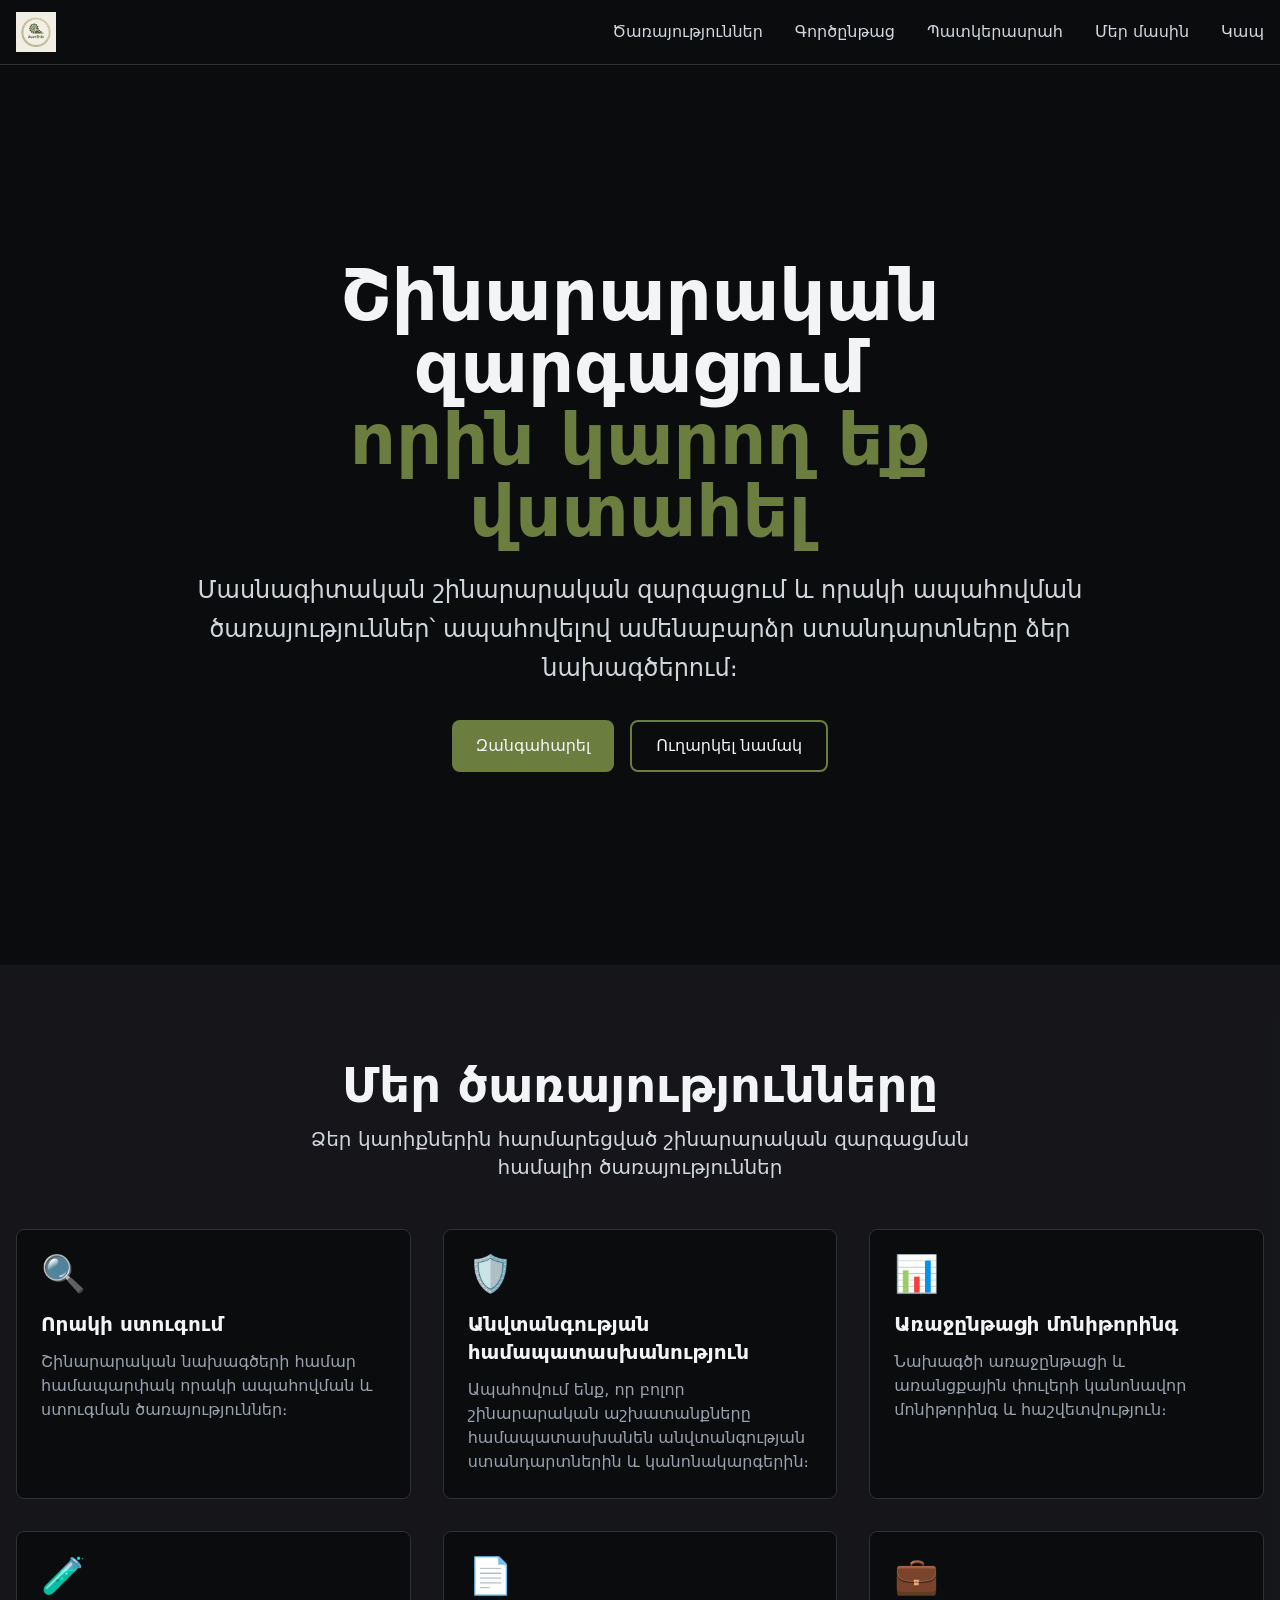
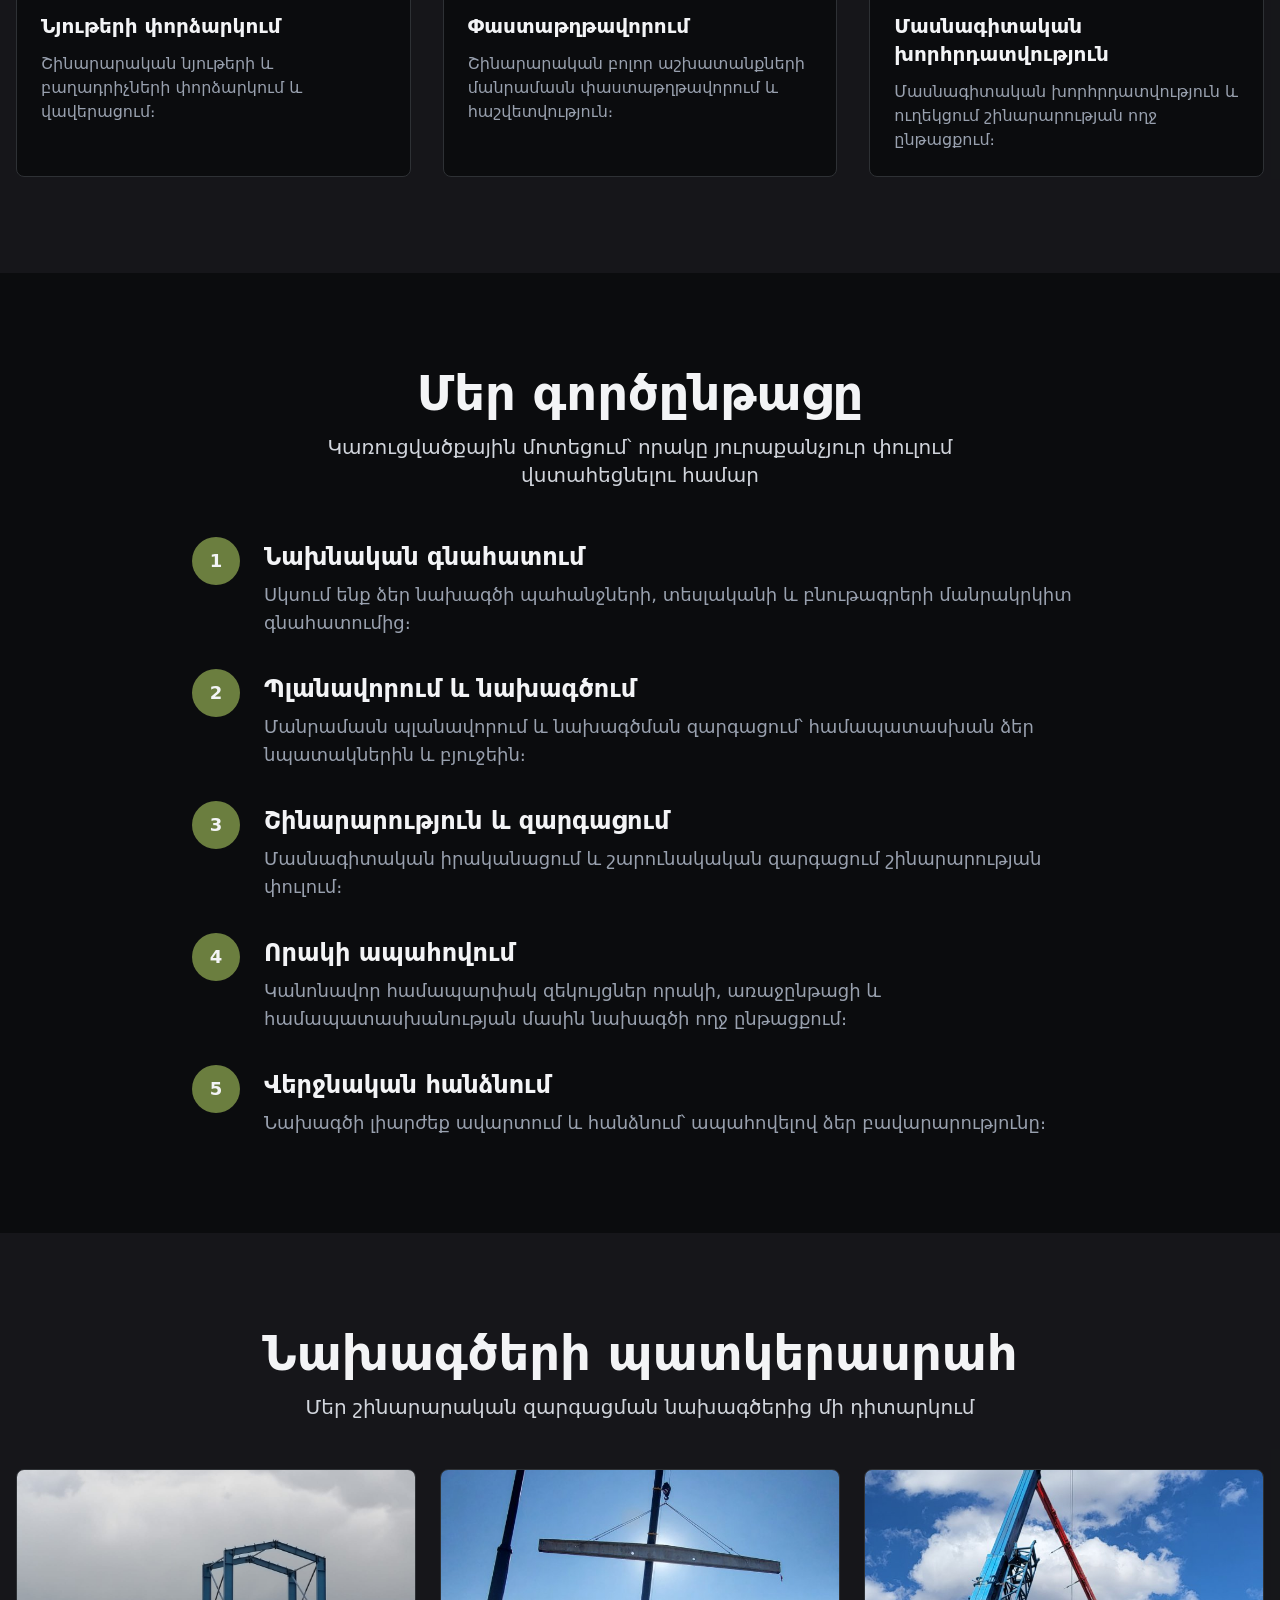
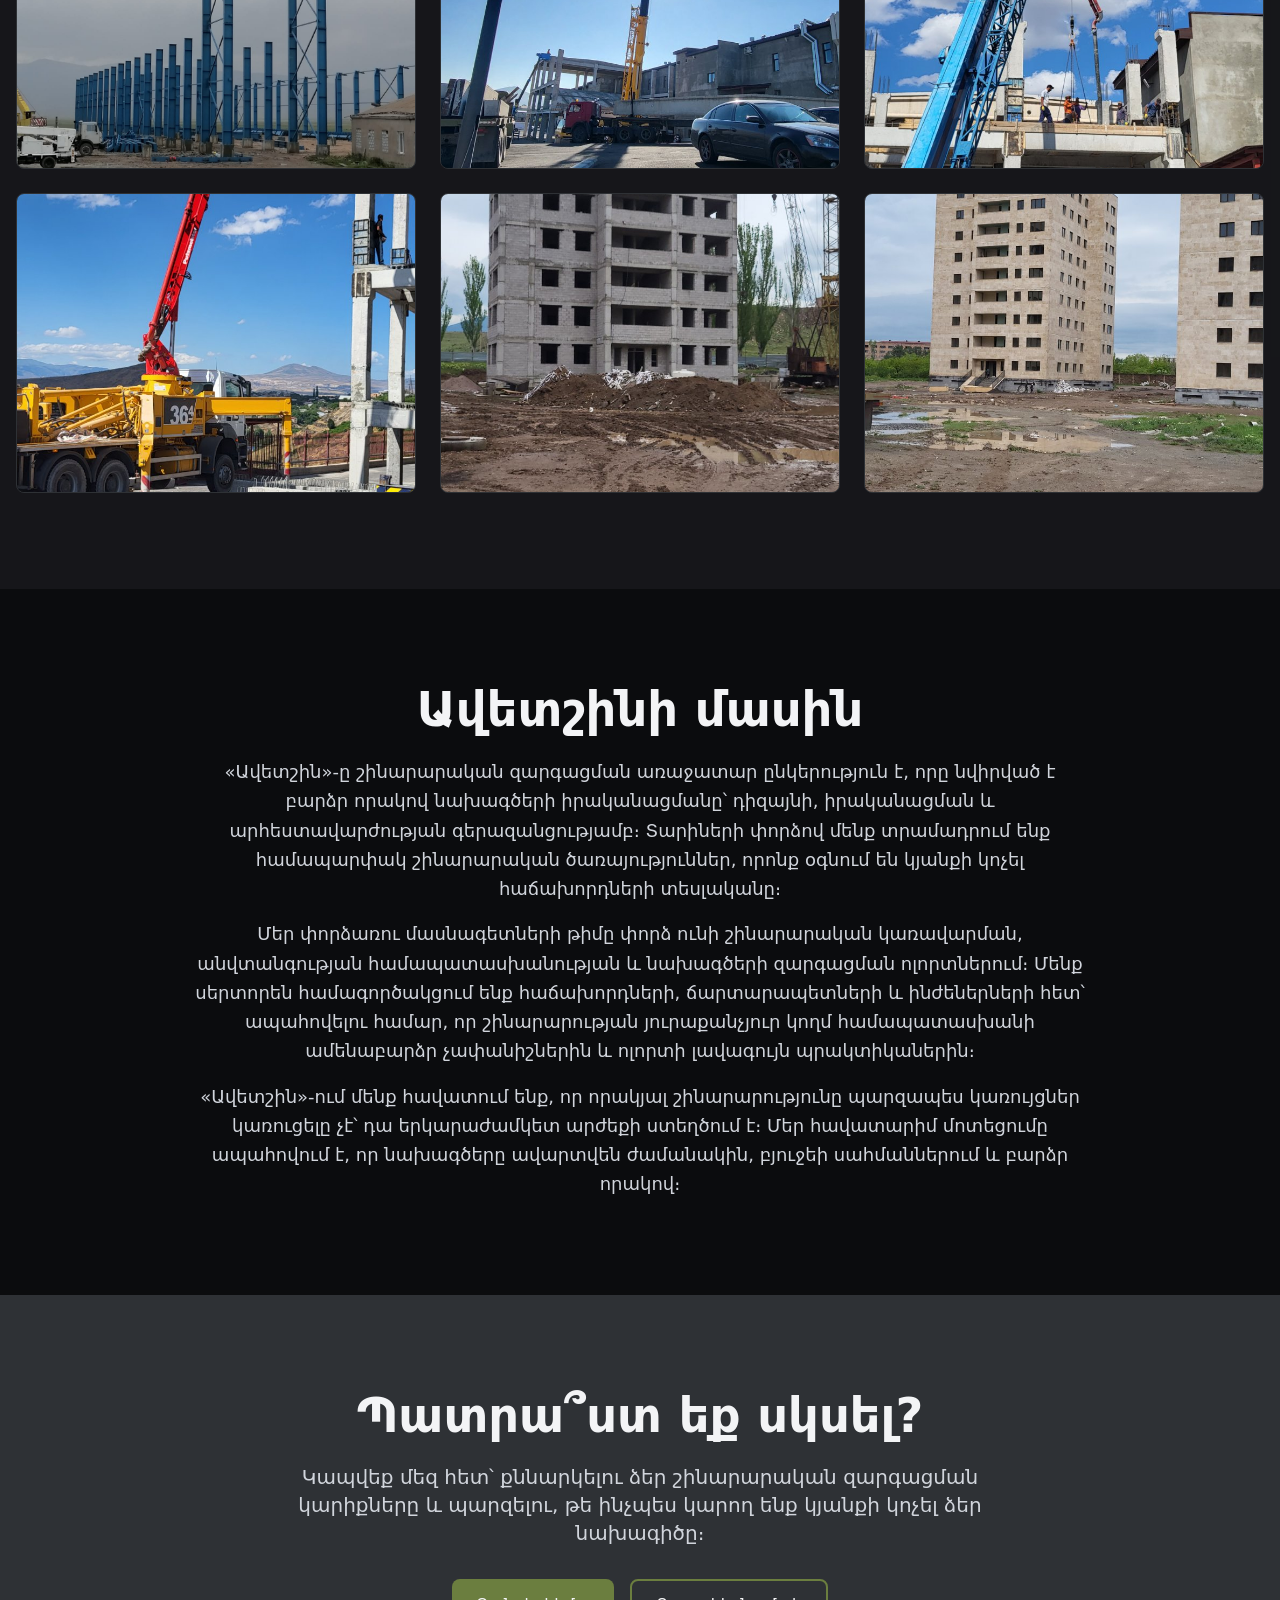
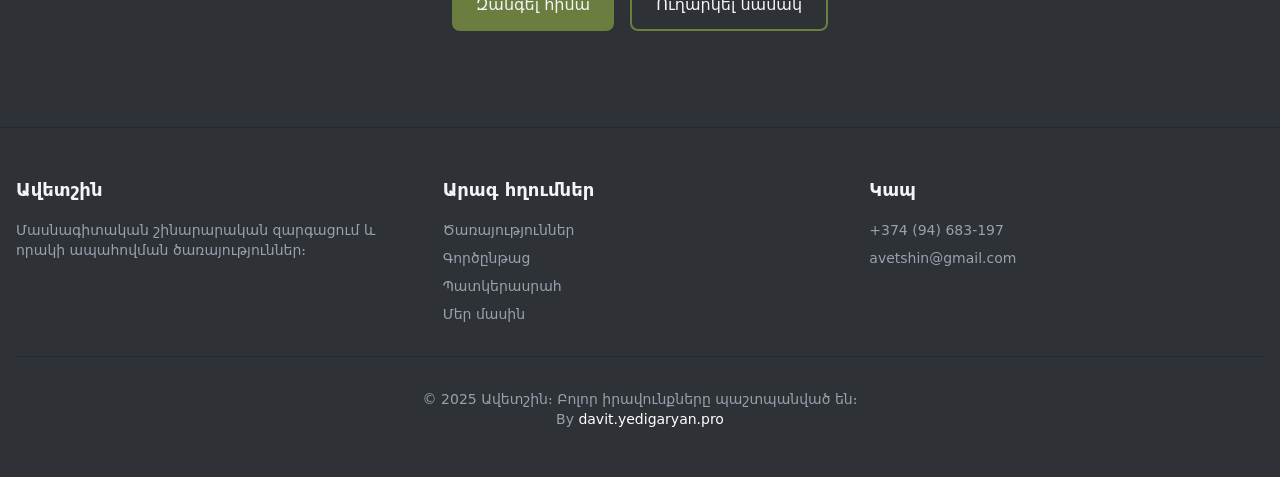
==== commit 76a94dfa: "Removed all Image tags" ====
--- a/index.html
+++ b/index.html
@@ -1 +1 @@
-<!DOCTYPE html><!--2TosF6xuyFgKWG_mdnN4S--><html lang="en" class="roboto_c1e14000-module__5kMfmq__variable"><head><meta charSet="utf-8"/><meta name="viewport" content="width=device-width, initial-scale=1"/><link rel="preload" href="/_next/static/media/ce62453a442c7f35-s.p.a9507876.woff2" as="font" crossorigin="" type="font/woff2"/><link rel="preload" as="image" imageSrcSet="/_next/image?url=%2Fbrand%2FAvetShinLogo.png&amp;w=128&amp;q=75 1x, /_next/image?url=%2Fbrand%2FAvetShinLogo.png&amp;w=256&amp;q=75 2x"/><link rel="preload" href="/gallery/project-1.jpg" as="image"/><link rel="preload" href="/gallery/project-2.jpg" as="image"/><link rel="preload" href="/gallery/project-3.jpg" as="image"/><link rel="preload" href="/gallery/project-4.jpg" as="image"/><link rel="preload" href="/gallery/project-5.jpg" as="image"/><link rel="preload" href="/gallery/project-6.jpg" as="image"/><link rel="stylesheet" href="/_next/static/chunks/462f92e9fdadf4fe.css" data-precedence="next"/><link rel="preload" as="script" fetchPriority="low" href="/_next/static/chunks/cbd55ab9639e1e66.js"/><script src="/_next/static/chunks/4745b59d0a053e7f.js" async=""></script><script src="/_next/static/chunks/73a330e38f4c895c.js" async=""></script><script src="/_next/static/chunks/cf65c7d6195d9033.js" async=""></script><script src="/_next/static/chunks/turbopack-5dae4e4ce2a63c95.js" async=""></script><script src="/_next/static/chunks/1142e52dd1e888cb.js" async=""></script><script src="/_next/static/chunks/ff1a16fafef87110.js" async=""></script><script src="/_next/static/chunks/247eb132b7f7b574.js" async=""></script><meta name="next-size-adjust" content=""/><title>Ավետշին — Շինարարական զարգացում</title><meta name="description" content="Մասնագիտական շինարարական զարգացում և որակի ապահովում։ Ապահովում ենք որակի, անվտանգության և համապատասխանության ամենաբարձր չափանիշները շինարարական նախագծերում։"/><meta name="keywords" content="շինարարական զարգացում,շինարարական ընկերություն,կառուցապատում,շինարարություն,անվտանգություն"/><meta property="og:title" content="Ավետշին — Շինարարական զարգացում"/><meta property="og:description" content="Մասնագիտական շինարարական զարգացում և որակի ապահովում։"/><meta property="og:type" content="website"/><meta name="twitter:card" content="summary"/><meta name="twitter:title" content="Ավետշին — Շինարարական զարգացում"/><meta name="twitter:description" content="Մասնագիտական շինարարական զարգացում և որակի ապահովում։"/><link rel="icon" href="/favicon.ico?favicon.9813af32.ico" sizes="1024x1024" type="image/x-icon"/><link rel="icon" href="/favicon.ico"/><script src="/_next/static/chunks/a6dad97d9634a72d.js" noModule=""></script></head><body class="antialiased"><div hidden=""><!--$--><!--/$--></div><header class="sticky top-0 z-50 bg-obsidian border-b border-granite"><div class="container mx-auto px-4 max-w-7xl"><nav class="flex items-center justify-between h-16" aria-label="Main navigation"><a class="flex items-center" href="/"><img alt="Ավեթշին լոգո" width="120" height="40" decoding="async" data-nimg="1" class="h-10 w-auto" style="color:transparent" srcSet="/_next/image?url=%2Fbrand%2FAvetShinLogo.png&amp;w=128&amp;q=75 1x, /_next/image?url=%2Fbrand%2FAvetShinLogo.png&amp;w=256&amp;q=75 2x" src="/_next/image?url=%2Fbrand%2FAvetShinLogo.png&amp;w=256&amp;q=75"/></a><div class="hidden md:flex items-center gap-8"><a href="#services" class="text-gray-300 hover:text-gray-100 transition-colors focus:outline-none focus:ring-2 focus:ring-granite focus:ring-offset-2 focus:ring-offset-obsidian rounded">Ծառայություններ</a><a href="#process" class="text-gray-300 hover:text-gray-100 transition-colors focus:outline-none focus:ring-2 focus:ring-granite focus:ring-offset-2 focus:ring-offset-obsidian rounded">Գործընթաց</a><a href="#gallery" class="text-gray-300 hover:text-gray-100 transition-colors focus:outline-none focus:ring-2 focus:ring-granite focus:ring-offset-2 focus:ring-offset-obsidian rounded">Պատկերասրահ</a><a href="#about" class="text-gray-300 hover:text-gray-100 transition-colors focus:outline-none focus:ring-2 focus:ring-granite focus:ring-offset-2 focus:ring-offset-obsidian rounded">Մեր մասին</a><a href="#contact" class="text-gray-300 hover:text-gray-100 transition-colors focus:outline-none focus:ring-2 focus:ring-granite focus:ring-offset-2 focus:ring-offset-obsidian rounded">Կապ</a></div></nav></div></header><main><section id="home" class="py-16 md:py-24 min-h-screen flex items-center"><div class="container mx-auto px-4 max-w-7xl"><div class="text-center max-w-4xl mx-auto"><h1 class="text-5xl md:text-6xl lg:text-7xl font-bold text-gray-100 mb-6">Շինարարական զարգացում<br/><span class="text-olive">որին կարող եք վստահել</span></h1><p class="text-xl md:text-2xl text-gray-300 mb-8 leading-relaxed">Մասնագիտական շինարարական զարգացում և որակի ապահովման ծառայություններ՝ ապահովելով ամենաբարձր ստանդարտները ձեր նախագծերում։</p><div class="flex flex-col sm:flex-row gap-4 justify-center"><a href="tel:+1234567890" class="inline-flex items-center justify-center px-6 py-3 rounded-lg font-medium transition-colors focus:outline-none focus:ring-2 focus:ring-offset-2 focus:ring-offset-obsidian bg-olive text-gray-100 hover:bg-olive/90 focus:ring-olive ">Զանգահարել</a><a href="mailto:contact@avetshin.com" class="inline-flex items-center justify-center px-6 py-3 rounded-lg font-medium transition-colors focus:outline-none focus:ring-2 focus:ring-offset-2 focus:ring-offset-obsidian bg-transparent border-2 border-olive text-gray-100 hover:bg-olive focus:ring-olive ">Ուղարկել նամակ</a></div></div></div></section><section id="services" class="py-16 md:py-24 bg-granite/30"><div class="container mx-auto px-4 max-w-7xl"><div class="text-center mb-12"><h2 class="text-4xl md:text-5xl font-bold text-gray-100 mb-4">Մեր ծառայությունները</h2><p class="text-xl text-gray-300 max-w-2xl mx-auto">Ձեր կարիքներին հարմարեցված շինարարական զարգացման համալիր ծառայություններ</p></div><div class="grid grid-cols-1 md:grid-cols-2 lg:grid-cols-3 gap-8"><div class="bg-obsidian border border-granite rounded-lg p-6 hover:border-gray-600 transition-colors"><div class="text-4xl mb-4">🔍</div><h3 class="text-xl font-semibold text-gray-100 mb-3">Որակի ստուգում</h3><p class="text-gray-400">Շինարարական նախագծերի համար համապարփակ որակի ապահովման և ստուգման ծառայություններ։</p></div><div class="bg-obsidian border border-granite rounded-lg p-6 hover:border-gray-600 transition-colors"><div class="text-4xl mb-4">🛡️</div><h3 class="text-xl font-semibold text-gray-100 mb-3">Անվտանգության համապատասխանություն</h3><p class="text-gray-400">Ապահովում ենք, որ բոլոր շինարարական աշխատանքները համապատասխանեն անվտանգության ստանդարտներին և կանոնակարգերին։</p></div><div class="bg-obsidian border border-granite rounded-lg p-6 hover:border-gray-600 transition-colors"><div class="text-4xl mb-4">📊</div><h3 class="text-xl font-semibold text-gray-100 mb-3">Առաջընթացի մոնիթորինգ</h3><p class="text-gray-400">Նախագծի առաջընթացի և առանցքային փուլերի կանոնավոր մոնիթորինգ և հաշվետվություն։</p></div><div class="bg-obsidian border border-granite rounded-lg p-6 hover:border-gray-600 transition-colors"><div class="text-4xl mb-4">🧪</div><h3 class="text-xl font-semibold text-gray-100 mb-3">Նյութերի փորձարկում</h3><p class="text-gray-400">Շինարարական նյութերի և բաղադրիչների փորձարկում և վավերացում։</p></div><div class="bg-obsidian border border-granite rounded-lg p-6 hover:border-gray-600 transition-colors"><div class="text-4xl mb-4">📄</div><h3 class="text-xl font-semibold text-gray-100 mb-3">Փաստաթղթավորում</h3><p class="text-gray-400">Շինարարական բոլոր աշխատանքների մանրամասն փաստաթղթավորում և հաշվետվություն։</p></div><div class="bg-obsidian border border-granite rounded-lg p-6 hover:border-gray-600 transition-colors"><div class="text-4xl mb-4">💼</div><h3 class="text-xl font-semibold text-gray-100 mb-3">Մասնագիտական խորհրդատվություն</h3><p class="text-gray-400">Մասնագիտական խորհրդատվություն և ուղեկցում շինարարության ողջ ընթացքում։</p></div></div></div></section><section id="process" class="py-16 md:py-24 "><div class="container mx-auto px-4 max-w-7xl"><div class="text-center mb-12"><h2 class="text-4xl md:text-5xl font-bold text-gray-100 mb-4">Մեր գործընթացը</h2><p class="text-xl text-gray-300 max-w-2xl mx-auto">Կառուցվածքային մոտեցում՝ որակը յուրաքանչյուր փուլում վստահեցնելու համար</p></div><div class="max-w-4xl mx-auto"><div class="space-y-8"><div class="flex gap-6"><div class="shrink-0"><div class="w-12 h-12 rounded-full bg-olive flex items-center justify-center text-gray-100 font-bold text-lg">1</div></div><div class="flex-1 pt-1"><h3 class="text-2xl font-semibold text-gray-100 mb-2">Նախնական գնահատում</h3><p class="text-gray-400 text-lg">Սկսում ենք ձեր նախագծի պահանջների, տեսլականի և բնութագրերի մանրակրկիտ գնահատումից։</p></div></div><div class="flex gap-6"><div class="shrink-0"><div class="w-12 h-12 rounded-full bg-olive flex items-center justify-center text-gray-100 font-bold text-lg">2</div></div><div class="flex-1 pt-1"><h3 class="text-2xl font-semibold text-gray-100 mb-2">Պլանավորում և նախագծում</h3><p class="text-gray-400 text-lg">Մանրամասն պլանավորում և նախագծման զարգացում՝ համապատասխան ձեր նպատակներին և բյուջեին։</p></div></div><div class="flex gap-6"><div class="shrink-0"><div class="w-12 h-12 rounded-full bg-olive flex items-center justify-center text-gray-100 font-bold text-lg">3</div></div><div class="flex-1 pt-1"><h3 class="text-2xl font-semibold text-gray-100 mb-2">Շինարարություն և զարգացում</h3><p class="text-gray-400 text-lg">Մասնագիտական իրականացում և շարունակական զարգացում շինարարության փուլում։</p></div></div><div class="flex gap-6"><div class="shrink-0"><div class="w-12 h-12 rounded-full bg-olive flex items-center justify-center text-gray-100 font-bold text-lg">4</div></div><div class="flex-1 pt-1"><h3 class="text-2xl font-semibold text-gray-100 mb-2">Որակի ապահովում</h3><p class="text-gray-400 text-lg">Կանոնավոր համապարփակ զեկույցներ որակի, առաջընթացի և համապատասխանության մասին նախագծի ողջ ընթացքում։</p></div></div><div class="flex gap-6"><div class="shrink-0"><div class="w-12 h-12 rounded-full bg-olive flex items-center justify-center text-gray-100 font-bold text-lg">5</div></div><div class="flex-1 pt-1"><h3 class="text-2xl font-semibold text-gray-100 mb-2">Վերջնական հանձնում</h3><p class="text-gray-400 text-lg">Նախագծի լիարժեք ավարտում և հանձնում՝ ապահովելով ձեր բավարարությունը։</p></div></div></div></div></div></section><section id="gallery" class="py-16 md:py-24 bg-granite/30"><div class="container mx-auto px-4 max-w-7xl"><div class="text-center mb-12"><h2 class="text-4xl md:text-5xl font-bold text-gray-100 mb-4">Նախագծերի պատկերասրահ</h2><p class="text-xl text-gray-300 max-w-2xl mx-auto">Մեր շինարարական զարգացման նախագծերից մի դիտարկում</p></div><div class="grid grid-cols-1 md:grid-cols-2 lg:grid-cols-3 gap-6"><div class="relative overflow-hidden rounded-lg border border-granite hover:border-gray-600 transition-colors aspect-4/3"><img src="/gallery/project-1.jpg" alt="Շինարարական զարգացման նախագիծ" class="object-cover w-full h-full"/></div><div class="relative overflow-hidden rounded-lg border border-granite hover:border-gray-600 transition-colors aspect-4/3"><img src="/gallery/project-2.jpg" alt="Շինարարական նախագծի զարգացում" class="object-cover w-full h-full"/></div><div class="relative overflow-hidden rounded-lg border border-granite hover:border-gray-600 transition-colors aspect-4/3"><img src="/gallery/project-3.jpg" alt="Շինհրապարակի զարգացում" class="object-cover w-full h-full"/></div><div class="relative overflow-hidden rounded-lg border border-granite hover:border-gray-600 transition-colors aspect-4/3"><img src="/gallery/project-4.jpg" alt="Նյութերի փորձարկման լաբորատորիա" class="object-cover w-full h-full"/></div><div class="relative overflow-hidden rounded-lg border border-granite hover:border-gray-600 transition-colors aspect-4/3"><img src="/gallery/project-5.jpg" alt="Շինարարության անվտանգության համապատասխանություն" class="object-cover w-full h-full"/></div><div class="relative overflow-hidden rounded-lg border border-granite hover:border-gray-600 transition-colors aspect-4/3"><img src="/gallery/project-6.jpg" alt="Շինարարական փաստաթղթավորում" class="object-cover w-full h-full"/></div></div></div></section><section id="about" class="py-16 md:py-24 "><div class="container mx-auto px-4 max-w-7xl"><div class="max-w-4xl mx-auto text-center"><h2 class="text-4xl md:text-5xl font-bold text-gray-100 mb-6">Ավետշինի մասին</h2><div class="space-y-4 text-lg text-gray-300 leading-relaxed"><p>«Ավետշին»-ը շինարարական զարգացման առաջատար ընկերություն է, որը նվիրված է բարձր որակով նախագծերի իրականացմանը՝ դիզայնի, իրականացման և արհեստավարժության գերազանցությամբ։ Տարիների փորձով մենք տրամադրում ենք համապարփակ շինարարական ծառայություններ, որոնք օգնում են կյանքի կոչել հաճախորդների տեսլականը։</p><p>Մեր փորձառու մասնագետների թիմը փորձ ունի շինարարական կառավարման, անվտանգության համապատասխանության և նախագծերի զարգացման ոլորտներում։ Մենք սերտորեն համագործակցում ենք հաճախորդների, ճարտարապետների և ինժեներների հետ՝ ապահովելու համար, որ շինարարության յուրաքանչյուր կողմ համապատասխանի ամենաբարձր չափանիշներին և ոլորտի լավագույն պրակտիկաներին։</p><p>«Ավետշին»-ում մենք հավատում ենք, որ որակյալ շինարարությունը պարզապես կառույցներ կառուցելը չէ՝ դա երկարաժամկետ արժեքի ստեղծում է։ Մեր հավատարիմ մոտեցումը ապահովում է, որ նախագծերը ավարտվեն ժամանակին, բյուջեի սահմաններում և բարձր որակով։</p></div></div></div></section><section id="contact" class="py-16 md:py-24 bg-granite"><div class="container mx-auto px-4 max-w-7xl"><div class="text-center max-w-3xl mx-auto"><h2 class="text-4xl md:text-5xl font-bold text-gray-100 mb-6">Պատրա՞ստ եք սկսել?</h2><p class="text-xl text-gray-300 mb-8">Կապվեք մեզ հետ՝ քննարկելու ձեր շինարարական զարգացման կարիքները և պարզելու, թե ինչպես կարող ենք կյանքի կոչել ձեր նախագիծը։</p><div class="flex flex-col sm:flex-row gap-4 justify-center"><a href="tel:+1234567890" class="inline-flex items-center justify-center px-6 py-3 rounded-lg font-medium transition-colors focus:outline-none focus:ring-2 focus:ring-offset-2 focus:ring-offset-obsidian bg-olive text-gray-100 hover:bg-olive/90 focus:ring-olive ">Զանգել հիմա</a><a href="mailto:contact@avetshin.com" class="inline-flex items-center justify-center px-6 py-3 rounded-lg font-medium transition-colors focus:outline-none focus:ring-2 focus:ring-offset-2 focus:ring-offset-obsidian bg-transparent border-2 border-olive text-gray-100 hover:bg-olive focus:ring-olive ">Ուղարկել նամակ</a></div></div></div></section><!--$--><!--/$--></main><footer class="bg-granite border-t border-gray-800"><div class="container mx-auto px-4 max-w-7xl py-12"><div class="grid grid-cols-1 md:grid-cols-3 gap-8"><div><h3 class="text-lg font-semibold text-gray-100 mb-4">Ավետշին</h3><p class="text-gray-400 text-sm">Մասնագիտական շինարարական զարգացում և որակի ապահովման ծառայություններ։</p></div><div><h3 class="text-lg font-semibold text-gray-100 mb-4">Արագ հղումներ</h3><ul class="space-y-2 text-sm"><li><a href="#services" class="text-gray-400 hover:text-gray-100 transition-colors">Ծառայություններ</a></li><li><a href="#process" class="text-gray-400 hover:text-gray-100 transition-colors">Գործընթաց</a></li><li><a href="#gallery" class="text-gray-400 hover:text-gray-100 transition-colors">Պատկերասրահ</a></li><li><a href="#about" class="text-gray-400 hover:text-gray-100 transition-colors">Մեր մասին</a></li></ul></div><div><h3 class="text-lg font-semibold text-gray-100 mb-4">Կապ</h3><ul class="space-y-2 text-sm text-gray-400"><li><a href="tel:+37494683197" class="hover:text-gray-100 transition-colors">+374 (94) 683-197</a></li><li><a href="mailto:avetshin@gmail.com" class="hover:text-gray-100 transition-colors">avetshin@gmail.com</a></li></ul></div></div><div class="mt-8 pt-8 border-t border-gray-800 text-center text-sm text-gray-400"><p>© <!-- -->2025<!-- --> Ավետշին։ Բոլոր իրավունքները պաշտպանված են։</p><p>By <a class="text-white" href="https://davit.yedigaryan.pro">davit.yedigaryan.pro</a></p></div></div></footer><script src="/_next/static/chunks/cbd55ab9639e1e66.js" id="_R_" async=""></script><script>(self.__next_f=self.__next_f||[]).push([0])</script><script>self.__next_f.push([1,"1:\"$Sreact.fragment\"\n2:I[22016,[\"/_next/static/chunks/1142e52dd1e888cb.js\"],\"\"]\n3:I[5500,[\"/_next/static/chunks/1142e52dd1e888cb.js\"],\"Image\"]\n4:I[39756,[\"/_next/static/chunks/ff1a16fafef87110.js\",\"/_next/static/chunks/247eb132b7f7b574.js\"],\"default\"]\n5:I[37457,[\"/_next/static/chunks/ff1a16fafef87110.js\",\"/_next/static/chunks/247eb132b7f7b574.js\"],\"default\"]\ne:I[68027,[],\"default\"]\n:HL[\"/_next/static/chunks/462f92e9fdadf4fe.css\",\"style\"]\n:HL[\"/_next/static/media/ce62453a442c7f35-s.p.a9507876.woff2\",\"font\",{\"crossOrigin\":\"\",\"type\":\"font/woff2\"}]\n"])</script><script>self.__next_f.push([1,"0:{\"P\":null,\"b\":\"2TosF6xuyFgKWG-mdnN4S\",\"c\":[\"\",\"\"],\"q\":\"\",\"i\":false,\"f\":[[[\"\",{\"children\":[\"__PAGE__\",{}]},\"$undefined\",\"$undefined\",true],[[\"$\",\"$1\",\"c\",{\"children\":[[[\"$\",\"link\",\"0\",{\"rel\":\"stylesheet\",\"href\":\"/_next/static/chunks/462f92e9fdadf4fe.css\",\"precedence\":\"next\",\"crossOrigin\":\"$undefined\",\"nonce\":\"$undefined\"}],[\"$\",\"script\",\"script-0\",{\"src\":\"/_next/static/chunks/1142e52dd1e888cb.js\",\"async\":true,\"nonce\":\"$undefined\"}]],[\"$\",\"html\",null,{\"lang\":\"en\",\"className\":\"roboto_c1e14000-module__5kMfmq__variable\",\"children\":[\"$\",\"body\",null,{\"className\":\"antialiased\",\"children\":[[\"$\",\"header\",null,{\"className\":\"sticky top-0 z-50 bg-obsidian border-b border-granite\",\"children\":[\"$\",\"div\",null,{\"className\":\"container mx-auto px-4 max-w-7xl\",\"children\":[\"$\",\"nav\",null,{\"className\":\"flex items-center justify-between h-16\",\"aria-label\":\"Main navigation\",\"children\":[[\"$\",\"$L2\",null,{\"href\":\"/\",\"className\":\"flex items-center\",\"children\":[\"$\",\"$L3\",null,{\"src\":\"/brand/AvetShinLogo.png\",\"alt\":\"Ավեթշին լոգո\",\"width\":120,\"height\":40,\"className\":\"h-10 w-auto\",\"priority\":true}]}],[\"$\",\"div\",null,{\"className\":\"hidden md:flex items-center gap-8\",\"children\":[[\"$\",\"a\",null,{\"href\":\"#services\",\"className\":\"text-gray-300 hover:text-gray-100 transition-colors focus:outline-none focus:ring-2 focus:ring-granite focus:ring-offset-2 focus:ring-offset-obsidian rounded\",\"children\":\"Ծառայություններ\"}],[\"$\",\"a\",null,{\"href\":\"#process\",\"className\":\"text-gray-300 hover:text-gray-100 transition-colors focus:outline-none focus:ring-2 focus:ring-granite focus:ring-offset-2 focus:ring-offset-obsidian rounded\",\"children\":\"Գործընթաց\"}],[\"$\",\"a\",null,{\"href\":\"#gallery\",\"className\":\"text-gray-300 hover:text-gray-100 transition-colors focus:outline-none focus:ring-2 focus:ring-granite focus:ring-offset-2 focus:ring-offset-obsidian rounded\",\"children\":\"Պատկերասրահ\"}],[\"$\",\"a\",null,{\"href\":\"#about\",\"className\":\"text-gray-300 hover:text-gray-100 transition-colors focus:outline-none focus:ring-2 focus:ring-granite focus:ring-offset-2 focus:ring-offset-obsidian rounded\",\"children\":\"Մեր մասին\"}],[\"$\",\"a\",null,{\"href\":\"#contact\",\"className\":\"text-gray-300 hover:text-gray-100 transition-colors focus:outline-none focus:ring-2 focus:ring-granite focus:ring-offset-2 focus:ring-offset-obsidian rounded\",\"children\":\"Կապ\"}]]}]]}]}]}],[\"$\",\"main\",null,{\"children\":[\"$\",\"$L4\",null,{\"parallelRouterKey\":\"children\",\"error\":\"$undefined\",\"errorStyles\":\"$undefined\",\"errorScripts\":\"$undefined\",\"template\":[\"$\",\"$L5\",null,{}],\"templateStyles\":\"$undefined\",\"templateScripts\":\"$undefined\",\"notFound\":[[[\"$\",\"title\",null,{\"children\":\"404: This page could not be found.\"}],[\"$\",\"div\",null,{\"style\":{\"fontFamily\":\"system-ui,\\\"Segoe UI\\\",Roboto,Helvetica,Arial,sans-serif,\\\"Apple Color Emoji\\\",\\\"Segoe UI Emoji\\\"\",\"height\":\"100vh\",\"textAlign\":\"center\",\"display\":\"flex\",\"flexDirection\":\"column\",\"alignItems\":\"center\",\"justifyContent\":\"center\"},\"children\":[\"$\",\"div\",null,{\"children\":[[\"$\",\"style\",null,{\"dangerouslySetInnerHTML\":{\"__html\":\"body{color:#000;background:#fff;margin:0}.next-error-h1{border-right:1px solid rgba(0,0,0,.3)}@media (prefers-color-scheme:dark){body{color:#fff;background:#000}.next-error-h1{border-right:1px solid rgba(255,255,255,.3)}}\"}}],[\"$\",\"h1\",null,{\"className\":\"next-error-h1\",\"style\":{\"display\":\"inline-block\",\"margin\":\"0 20px 0 0\",\"padding\":\"0 23px 0 0\",\"fontSize\":24,\"fontWeight\":500,\"verticalAlign\":\"top\",\"lineHeight\":\"49px\"},\"children\":404}],[\"$\",\"div\",null,{\"style\":{\"display\":\"inline-block\"},\"children\":[\"$\",\"h2\",null,{\"style\":{\"fontSize\":14,\"fontWeight\":400,\"lineHeight\":\"49px\",\"margin\":0},\"children\":\"This page could not be found.\"}]}]]}]}]],[]],\"forbidden\":\"$undefined\",\"unauthorized\":\"$undefined\"}]}],[\"$\",\"footer\",null,{\"className\":\"bg-granite border-t border-gray-800\",\"children\":[\"$\",\"div\",null,{\"className\":\"container mx-auto px-4 max-w-7xl py-12\",\"children\":[[\"$\",\"div\",null,{\"className\":\"grid grid-cols-1 md:grid-cols-3 gap-8\",\"children\":[[\"$\",\"div\",null,{\"children\":[[\"$\",\"h3\",null,{\"className\":\"text-lg font-semibold text-gray-100 mb-4\",\"children\":\"Ավետշին\"}],[\"$\",\"p\",null,{\"className\":\"text-gray-400 text-sm\",\"children\":\"Մասնագիտական շինարարական զարգացում և որակի ապահովման ծառայություններ։\"}]]}],[\"$\",\"div\",null,{\"children\":[[\"$\",\"h3\",null,{\"className\":\"text-lg font-semibold text-gray-100 mb-4\",\"children\":\"Արագ հղումներ\"}],[\"$\",\"ul\",null,{\"className\":\"space-y-2 text-sm\",\"children\":[\"$L6\",\"$L7\",\"$L8\",\"$L9\"]}]]}],\"$La\"]}],\"$Lb\"]}]}]]}]}]]}],{\"children\":[\"$Lc\",{},null,false,false]},null,false,false],\"$Ld\",false]],\"m\":\"$undefined\",\"G\":[\"$e\",[]],\"s\":false,\"S\":true}\n"])</script><script>self.__next_f.push([1,"18:I[97367,[\"/_next/static/chunks/ff1a16fafef87110.js\",\"/_next/static/chunks/247eb132b7f7b574.js\"],\"ViewportBoundary\"]\n1a:I[97367,[\"/_next/static/chunks/ff1a16fafef87110.js\",\"/_next/static/chunks/247eb132b7f7b574.js\"],\"MetadataBoundary\"]\n1b:\"$Sreact.suspense\"\n6:[\"$\",\"li\",null,{\"children\":[\"$\",\"a\",null,{\"href\":\"#services\",\"className\":\"text-gray-400 hover:text-gray-100 transition-colors\",\"children\":\"Ծառայություններ\"}]}]\n7:[\"$\",\"li\",null,{\"children\":[\"$\",\"a\",null,{\"href\":\"#process\",\"className\":\"text-gray-400 hover:text-gray-100 transition-colors\",\"children\":\"Գործընթաց\"}]}]\n8:[\"$\",\"li\",null,{\"children\":[\"$\",\"a\",null,{\"href\":\"#gallery\",\"className\":\"text-gray-400 hover:text-gray-100 transition-colors\",\"children\":\"Պատկերասրահ\"}]}]\n9:[\"$\",\"li\",null,{\"children\":[\"$\",\"a\",null,{\"href\":\"#about\",\"className\":\"text-gray-400 hover:text-gray-100 transition-colors\",\"children\":\"Մեր մասին\"}]}]\na:[\"$\",\"div\",null,{\"children\":[[\"$\",\"h3\",null,{\"className\":\"text-lg font-semibold text-gray-100 mb-4\",\"children\":\"Կապ\"}],[\"$\",\"ul\",null,{\"className\":\"space-y-2 text-sm text-gray-400\",\"children\":[[\"$\",\"li\",null,{\"children\":[\"$\",\"a\",null,{\"href\":\"tel:+37494683197\",\"className\":\"hover:text-gray-100 transition-colors\",\"children\":\"+374 (94) 683-197\"}]}],[\"$\",\"li\",null,{\"children\":[\"$\",\"a\",null,{\"href\":\"mailto:avetshin@gmail.com\",\"className\":\"hover:text-gray-100 transition-colors\",\"children\":\"avetshin@gmail.com\"}]}]]}]]}]\nb:[\"$\",\"div\",null,{\"className\":\"mt-8 pt-8 border-t border-gray-800 text-center text-sm text-gray-400\",\"children\":[[\"$\",\"p\",null,{\"children\":[\"© \",2025,\" Ավետշին։ Բոլոր իրավունքները պաշտպանված են։\"]}],[\"$\",\"p\",null,{\"children\":[\"By \",[\"$\",\"a\",null,{\"className\":\"text-white\",\"href\":\"https://davit.yedigaryan.pro\",\"children\":\"davit.yedigaryan.pro\"}]]}]]}]\n"])</script><script>self.__next_f.push([1,"c:[\"$\",\"$1\",\"c\",{\"children\":[[[\"$\",\"section\",null,{\"id\":\"home\",\"className\":\"py-16 md:py-24 min-h-screen flex items-center\",\"children\":[\"$\",\"div\",null,{\"className\":\"container mx-auto px-4 max-w-7xl\",\"children\":[\"$\",\"div\",null,{\"className\":\"text-center max-w-4xl mx-auto\",\"children\":[[\"$\",\"h1\",null,{\"className\":\"text-5xl md:text-6xl lg:text-7xl font-bold text-gray-100 mb-6\",\"children\":[\"Շինարարական զարգացում\",[\"$\",\"br\",null,{}],[\"$\",\"span\",null,{\"className\":\"text-olive\",\"children\":\"որին կարող եք վստահել\"}]]}],[\"$\",\"p\",null,{\"className\":\"text-xl md:text-2xl text-gray-300 mb-8 leading-relaxed\",\"children\":\"Մասնագիտական շինարարական զարգացում և որակի ապահովման ծառայություններ՝ ապահովելով ամենաբարձր ստանդարտները ձեր նախագծերում։\"}],[\"$\",\"div\",null,{\"className\":\"flex flex-col sm:flex-row gap-4 justify-center\",\"children\":[[\"$\",\"a\",null,{\"href\":\"tel:+1234567890\",\"className\":\"inline-flex items-center justify-center px-6 py-3 rounded-lg font-medium transition-colors focus:outline-none focus:ring-2 focus:ring-offset-2 focus:ring-offset-obsidian bg-olive text-gray-100 hover:bg-olive/90 focus:ring-olive \",\"children\":\"Զանգահարել\"}],[\"$\",\"a\",null,{\"href\":\"mailto:contact@avetshin.com\",\"className\":\"inline-flex items-center justify-center px-6 py-3 rounded-lg font-medium transition-colors focus:outline-none focus:ring-2 focus:ring-offset-2 focus:ring-offset-obsidian bg-transparent border-2 border-olive text-gray-100 hover:bg-olive focus:ring-olive \",\"children\":\"Ուղարկել նամակ\"}]]}]]}]}]}],[\"$\",\"section\",null,{\"id\":\"services\",\"className\":\"py-16 md:py-24 bg-granite/30\",\"children\":[\"$\",\"div\",null,{\"className\":\"container mx-auto px-4 max-w-7xl\",\"children\":[[\"$\",\"div\",null,{\"className\":\"text-center mb-12\",\"children\":[[\"$\",\"h2\",null,{\"className\":\"text-4xl md:text-5xl font-bold text-gray-100 mb-4\",\"children\":\"Մեր ծառայությունները\"}],[\"$\",\"p\",null,{\"className\":\"text-xl text-gray-300 max-w-2xl mx-auto\",\"children\":\"Ձեր կարիքներին հարմարեցված շինարարական զարգացման համալիր ծառայություններ\"}]]}],[\"$\",\"div\",null,{\"className\":\"grid grid-cols-1 md:grid-cols-2 lg:grid-cols-3 gap-8\",\"children\":[[\"$\",\"div\",\"0\",{\"className\":\"bg-obsidian border border-granite rounded-lg p-6 hover:border-gray-600 transition-colors\",\"children\":[[\"$\",\"div\",null,{\"className\":\"text-4xl mb-4\",\"children\":\"🔍\"}],[\"$\",\"h3\",null,{\"className\":\"text-xl font-semibold text-gray-100 mb-3\",\"children\":\"Որակի ստուգում\"}],[\"$\",\"p\",null,{\"className\":\"text-gray-400\",\"children\":\"Շինարարական նախագծերի համար համապարփակ որակի ապահովման և ստուգման ծառայություններ։\"}]]}],[\"$\",\"div\",\"1\",{\"className\":\"bg-obsidian border border-granite rounded-lg p-6 hover:border-gray-600 transition-colors\",\"children\":[[\"$\",\"div\",null,{\"className\":\"text-4xl mb-4\",\"children\":\"🛡️\"}],[\"$\",\"h3\",null,{\"className\":\"text-xl font-semibold text-gray-100 mb-3\",\"children\":\"Անվտանգության համապատասխանություն\"}],[\"$\",\"p\",null,{\"className\":\"text-gray-400\",\"children\":\"Ապահովում ենք, որ բոլոր շինարարական աշխատանքները համապատասխանեն անվտանգության ստանդարտներին և կանոնակարգերին։\"}]]}],[\"$\",\"div\",\"2\",{\"className\":\"bg-obsidian border border-granite rounded-lg p-6 hover:border-gray-600 transition-colors\",\"children\":[[\"$\",\"div\",null,{\"className\":\"text-4xl mb-4\",\"children\":\"📊\"}],[\"$\",\"h3\",null,{\"className\":\"text-xl font-semibold text-gray-100 mb-3\",\"children\":\"Առաջընթացի մոնիթորինգ\"}],[\"$\",\"p\",null,{\"className\":\"text-gray-400\",\"children\":\"Նախագծի առաջընթացի և առանցքային փուլերի կանոնավոր մոնիթորինգ և հաշվետվություն։\"}]]}],[\"$\",\"div\",\"3\",{\"className\":\"bg-obsidian border border-granite rounded-lg p-6 hover:border-gray-600 transition-colors\",\"children\":[[\"$\",\"div\",null,{\"className\":\"text-4xl mb-4\",\"children\":\"🧪\"}],[\"$\",\"h3\",null,{\"className\":\"text-xl font-semibold text-gray-100 mb-3\",\"children\":\"Նյութերի փորձարկում\"}],[\"$\",\"p\",null,{\"className\":\"text-gray-400\",\"children\":\"Շինարարական նյութերի և բաղադրիչների փորձարկում և վավերացում։\"}]]}],[\"$\",\"div\",\"4\",{\"className\":\"bg-obsidian border border-granite rounded-lg p-6 hover:border-gray-600 transition-colors\",\"children\":[\"$Lf\",\"$L10\",\"$L11\"]}],\"$L12\"]}]]}]}],\"$L13\",\"$L14\",\"$L15\",\"$L16\"],null,\"$L17\"]}]\n"])</script><script>self.__next_f.push([1,"d:[\"$\",\"$1\",\"h\",{\"children\":[null,[\"$\",\"$L18\",null,{\"children\":\"$@19\"}],[\"$\",\"div\",null,{\"hidden\":true,\"children\":[\"$\",\"$L1a\",null,{\"children\":[\"$\",\"$1b\",null,{\"name\":\"Next.Metadata\",\"children\":\"$@1c\"}]}]}],[\"$\",\"meta\",null,{\"name\":\"next-size-adjust\",\"content\":\"\"}]]}]\n"])</script><script>self.__next_f.push([1,"1d:I[97367,[\"/_next/static/chunks/ff1a16fafef87110.js\",\"/_next/static/chunks/247eb132b7f7b574.js\"],\"OutletBoundary\"]\n:HL[\"/gallery/project-1.jpg\",\"image\"]\n:HL[\"/gallery/project-2.jpg\",\"image\"]\n:HL[\"/gallery/project-3.jpg\",\"image\"]\n:HL[\"/gallery/project-4.jpg\",\"image\"]\n:HL[\"/gallery/project-5.jpg\",\"image\"]\n:HL[\"/gallery/project-6.jpg\",\"image\"]\nf:[\"$\",\"div\",null,{\"className\":\"text-4xl mb-4\",\"children\":\"📄\"}]\n10:[\"$\",\"h3\",null,{\"className\":\"text-xl font-semibold text-gray-100 mb-3\",\"children\":\"Փաստաթղթավորում\"}]\n11:[\"$\",\"p\",null,{\"className\":\"text-gray-400\",\"children\":\"Շինարարական բոլոր աշխատանքների մանրամասն փաստաթղթավորում և հաշվետվություն։\"}]\n12:[\"$\",\"div\",\"5\",{\"className\":\"bg-obsidian border border-granite rounded-lg p-6 hover:border-gray-600 transition-colors\",\"children\":[[\"$\",\"div\",null,{\"className\":\"text-4xl mb-4\",\"children\":\"💼\"}],[\"$\",\"h3\",null,{\"className\":\"text-xl font-semibold text-gray-100 mb-3\",\"children\":\"Մասնագիտական խորհրդատվություն\"}],[\"$\",\"p\",null,{\"className\":\"text-gray-400\",\"children\":\"Մասնագիտական խորհրդատվություն և ուղեկցում շինարարության ողջ ընթացքում։\"}]]}]\n"])</script><script>self.__next_f.push([1,"13:[\"$\",\"section\",null,{\"id\":\"process\",\"className\":\"py-16 md:py-24 \",\"children\":[\"$\",\"div\",null,{\"className\":\"container mx-auto px-4 max-w-7xl\",\"children\":[[\"$\",\"div\",null,{\"className\":\"text-center mb-12\",\"children\":[[\"$\",\"h2\",null,{\"className\":\"text-4xl md:text-5xl font-bold text-gray-100 mb-4\",\"children\":\"Մեր գործընթացը\"}],[\"$\",\"p\",null,{\"className\":\"text-xl text-gray-300 max-w-2xl mx-auto\",\"children\":\"Կառուցվածքային մոտեցում՝ որակը յուրաքանչյուր փուլում վստահեցնելու համար\"}]]}],[\"$\",\"div\",null,{\"className\":\"max-w-4xl mx-auto\",\"children\":[\"$\",\"div\",null,{\"className\":\"space-y-8\",\"children\":[[\"$\",\"div\",\"0\",{\"className\":\"flex gap-6\",\"children\":[[\"$\",\"div\",null,{\"className\":\"shrink-0\",\"children\":[\"$\",\"div\",null,{\"className\":\"w-12 h-12 rounded-full bg-olive flex items-center justify-center text-gray-100 font-bold text-lg\",\"children\":1}]}],[\"$\",\"div\",null,{\"className\":\"flex-1 pt-1\",\"children\":[[\"$\",\"h3\",null,{\"className\":\"text-2xl font-semibold text-gray-100 mb-2\",\"children\":\"Նախնական գնահատում\"}],[\"$\",\"p\",null,{\"className\":\"text-gray-400 text-lg\",\"children\":\"Սկսում ենք ձեր նախագծի պահանջների, տեսլականի և բնութագրերի մանրակրկիտ գնահատումից։\"}]]}]]}],[\"$\",\"div\",\"1\",{\"className\":\"flex gap-6\",\"children\":[[\"$\",\"div\",null,{\"className\":\"shrink-0\",\"children\":[\"$\",\"div\",null,{\"className\":\"w-12 h-12 rounded-full bg-olive flex items-center justify-center text-gray-100 font-bold text-lg\",\"children\":2}]}],[\"$\",\"div\",null,{\"className\":\"flex-1 pt-1\",\"children\":[[\"$\",\"h3\",null,{\"className\":\"text-2xl font-semibold text-gray-100 mb-2\",\"children\":\"Պլանավորում և նախագծում\"}],[\"$\",\"p\",null,{\"className\":\"text-gray-400 text-lg\",\"children\":\"Մանրամասն պլանավորում և նախագծման զարգացում՝ համապատասխան ձեր նպատակներին և բյուջեին։\"}]]}]]}],[\"$\",\"div\",\"2\",{\"className\":\"flex gap-6\",\"children\":[[\"$\",\"div\",null,{\"className\":\"shrink-0\",\"children\":[\"$\",\"div\",null,{\"className\":\"w-12 h-12 rounded-full bg-olive flex items-center justify-center text-gray-100 font-bold text-lg\",\"children\":3}]}],[\"$\",\"div\",null,{\"className\":\"flex-1 pt-1\",\"children\":[[\"$\",\"h3\",null,{\"className\":\"text-2xl font-semibold text-gray-100 mb-2\",\"children\":\"Շինարարություն և զարգացում\"}],[\"$\",\"p\",null,{\"className\":\"text-gray-400 text-lg\",\"children\":\"Մասնագիտական իրականացում և շարունակական զարգացում շինարարության փուլում։\"}]]}]]}],[\"$\",\"div\",\"3\",{\"className\":\"flex gap-6\",\"children\":[[\"$\",\"div\",null,{\"className\":\"shrink-0\",\"children\":[\"$\",\"div\",null,{\"className\":\"w-12 h-12 rounded-full bg-olive flex items-center justify-center text-gray-100 font-bold text-lg\",\"children\":4}]}],[\"$\",\"div\",null,{\"className\":\"flex-1 pt-1\",\"children\":[[\"$\",\"h3\",null,{\"className\":\"text-2xl font-semibold text-gray-100 mb-2\",\"children\":\"Որակի ապահովում\"}],[\"$\",\"p\",null,{\"className\":\"text-gray-400 text-lg\",\"children\":\"Կանոնավոր համապարփակ զեկույցներ որակի, առաջընթացի և համապատասխանության մասին նախագծի ողջ ընթացքում։\"}]]}]]}],[\"$\",\"div\",\"4\",{\"className\":\"flex gap-6\",\"children\":[[\"$\",\"div\",null,{\"className\":\"shrink-0\",\"children\":[\"$\",\"div\",null,{\"className\":\"w-12 h-12 rounded-full bg-olive flex items-center justify-center text-gray-100 font-bold text-lg\",\"children\":5}]}],[\"$\",\"div\",null,{\"className\":\"flex-1 pt-1\",\"children\":[[\"$\",\"h3\",null,{\"className\":\"text-2xl font-semibold text-gray-100 mb-2\",\"children\":\"Վերջնական հանձնում\"}],[\"$\",\"p\",null,{\"className\":\"text-gray-400 text-lg\",\"children\":\"Նախագծի լիարժեք ավարտում և հանձնում՝ ապահովելով ձեր բավարարությունը։\"}]]}]]}]]}]}]]}]}]\n"])</script><script>self.__next_f.push([1,"14:[\"$\",\"section\",null,{\"id\":\"gallery\",\"className\":\"py-16 md:py-24 bg-granite/30\",\"children\":[\"$\",\"div\",null,{\"className\":\"container mx-auto px-4 max-w-7xl\",\"children\":[[\"$\",\"div\",null,{\"className\":\"text-center mb-12\",\"children\":[[\"$\",\"h2\",null,{\"className\":\"text-4xl md:text-5xl font-bold text-gray-100 mb-4\",\"children\":\"Նախագծերի պատկերասրահ\"}],[\"$\",\"p\",null,{\"className\":\"text-xl text-gray-300 max-w-2xl mx-auto\",\"children\":\"Մեր շինարարական զարգացման նախագծերից մի դիտարկում\"}]]}],[\"$\",\"div\",null,{\"className\":\"grid grid-cols-1 md:grid-cols-2 lg:grid-cols-3 gap-6\",\"children\":[[\"$\",\"div\",\"0\",{\"className\":\"relative overflow-hidden rounded-lg border border-granite hover:border-gray-600 transition-colors aspect-4/3\",\"children\":[\"$\",\"img\",null,{\"src\":\"/gallery/project-1.jpg\",\"alt\":\"Շինարարական զարգացման նախագիծ\",\"className\":\"object-cover w-full h-full\"}]}],[\"$\",\"div\",\"1\",{\"className\":\"relative overflow-hidden rounded-lg border border-granite hover:border-gray-600 transition-colors aspect-4/3\",\"children\":[\"$\",\"img\",null,{\"src\":\"/gallery/project-2.jpg\",\"alt\":\"Շինարարական նախագծի զարգացում\",\"className\":\"object-cover w-full h-full\"}]}],[\"$\",\"div\",\"2\",{\"className\":\"relative overflow-hidden rounded-lg border border-granite hover:border-gray-600 transition-colors aspect-4/3\",\"children\":[\"$\",\"img\",null,{\"src\":\"/gallery/project-3.jpg\",\"alt\":\"Շինհրապարակի զարգացում\",\"className\":\"object-cover w-full h-full\"}]}],[\"$\",\"div\",\"3\",{\"className\":\"relative overflow-hidden rounded-lg border border-granite hover:border-gray-600 transition-colors aspect-4/3\",\"children\":[\"$\",\"img\",null,{\"src\":\"/gallery/project-4.jpg\",\"alt\":\"Նյութերի փորձարկման լաբորատորիա\",\"className\":\"object-cover w-full h-full\"}]}],[\"$\",\"div\",\"4\",{\"className\":\"relative overflow-hidden rounded-lg border border-granite hover:border-gray-600 transition-colors aspect-4/3\",\"children\":[\"$\",\"img\",null,{\"src\":\"/gallery/project-5.jpg\",\"alt\":\"Շինարարության անվտանգության համապատասխանություն\",\"className\":\"object-cover w-full h-full\"}]}],[\"$\",\"div\",\"5\",{\"className\":\"relative overflow-hidden rounded-lg border border-granite hover:border-gray-600 transition-colors aspect-4/3\",\"children\":[\"$\",\"img\",null,{\"src\":\"/gallery/project-6.jpg\",\"alt\":\"Շինարարական փաստաթղթավորում\",\"className\":\"object-cover w-full h-full\"}]}]]}]]}]}]\n"])</script><script>self.__next_f.push([1,"15:[\"$\",\"section\",null,{\"id\":\"about\",\"className\":\"py-16 md:py-24 \",\"children\":[\"$\",\"div\",null,{\"className\":\"container mx-auto px-4 max-w-7xl\",\"children\":[\"$\",\"div\",null,{\"className\":\"max-w-4xl mx-auto text-center\",\"children\":[[\"$\",\"h2\",null,{\"className\":\"text-4xl md:text-5xl font-bold text-gray-100 mb-6\",\"children\":\"Ավետշինի մասին\"}],[\"$\",\"div\",null,{\"className\":\"space-y-4 text-lg text-gray-300 leading-relaxed\",\"children\":[[\"$\",\"p\",null,{\"children\":\"«Ավետշին»-ը շինարարական զարգացման առաջատար ընկերություն է, որը նվիրված է բարձր որակով նախագծերի իրականացմանը՝ դիզայնի, իրականացման և արհեստավարժության գերազանցությամբ։ Տարիների փորձով մենք տրամադրում ենք համապարփակ շինարարական ծառայություններ, որոնք օգնում են կյանքի կոչել հաճախորդների տեսլականը։\"}],[\"$\",\"p\",null,{\"children\":\"Մեր փորձառու մասնագետների թիմը փորձ ունի շինարարական կառավարման, անվտանգության համապատասխանության և նախագծերի զարգացման ոլորտներում։ Մենք սերտորեն համագործակցում ենք հաճախորդների, ճարտարապետների և ինժեներների հետ՝ ապահովելու համար, որ շինարարության յուրաքանչյուր կողմ համապատասխանի ամենաբարձր չափանիշներին և ոլորտի լավագույն պրակտիկաներին։\"}],[\"$\",\"p\",null,{\"children\":\"«Ավետշին»-ում մենք հավատում ենք, որ որակյալ շինարարությունը պարզապես կառույցներ կառուցելը չէ՝ դա երկարաժամկետ արժեքի ստեղծում է։ Մեր հավատարիմ մոտեցումը ապահովում է, որ նախագծերը ավարտվեն ժամանակին, բյուջեի սահմաններում և բարձր որակով։\"}]]}]]}]}]}]\n"])</script><script>self.__next_f.push([1,"16:[\"$\",\"section\",null,{\"id\":\"contact\",\"className\":\"py-16 md:py-24 bg-granite\",\"children\":[\"$\",\"div\",null,{\"className\":\"container mx-auto px-4 max-w-7xl\",\"children\":[\"$\",\"div\",null,{\"className\":\"text-center max-w-3xl mx-auto\",\"children\":[[\"$\",\"h2\",null,{\"className\":\"text-4xl md:text-5xl font-bold text-gray-100 mb-6\",\"children\":\"Պատրա՞ստ եք սկսել?\"}],[\"$\",\"p\",null,{\"className\":\"text-xl text-gray-300 mb-8\",\"children\":\"Կապվեք մեզ հետ՝ քննարկելու ձեր շինարարական զարգացման կարիքները և պարզելու, թե ինչպես կարող ենք կյանքի կոչել ձեր նախագիծը։\"}],[\"$\",\"div\",null,{\"className\":\"flex flex-col sm:flex-row gap-4 justify-center\",\"children\":[[\"$\",\"a\",null,{\"href\":\"tel:+1234567890\",\"className\":\"inline-flex items-center justify-center px-6 py-3 rounded-lg font-medium transition-colors focus:outline-none focus:ring-2 focus:ring-offset-2 focus:ring-offset-obsidian bg-olive text-gray-100 hover:bg-olive/90 focus:ring-olive \",\"children\":\"Զանգել հիմա\"}],[\"$\",\"a\",null,{\"href\":\"mailto:contact@avetshin.com\",\"className\":\"inline-flex items-center justify-center px-6 py-3 rounded-lg font-medium transition-colors focus:outline-none focus:ring-2 focus:ring-offset-2 focus:ring-offset-obsidian bg-transparent border-2 border-olive text-gray-100 hover:bg-olive focus:ring-olive \",\"children\":\"Ուղարկել նամակ\"}]]}]]}]}]}]\n17:[\"$\",\"$L1d\",null,{\"children\":[\"$\",\"$1b\",null,{\"name\":\"Next.MetadataOutlet\",\"children\":\"$@1e\"}]}]\n"])</script><script>self.__next_f.push([1,"19:[[\"$\",\"meta\",\"0\",{\"charSet\":\"utf-8\"}],[\"$\",\"meta\",\"1\",{\"name\":\"viewport\",\"content\":\"width=device-width, initial-scale=1\"}]]\n"])</script><script>self.__next_f.push([1,"1f:I[27201,[\"/_next/static/chunks/ff1a16fafef87110.js\",\"/_next/static/chunks/247eb132b7f7b574.js\"],\"IconMark\"]\n1c:[[\"$\",\"title\",\"0\",{\"children\":\"Ավետշին — Շինարարական զարգացում\"}],[\"$\",\"meta\",\"1\",{\"name\":\"description\",\"content\":\"Մասնագիտական շինարարական զարգացում և որակի ապահովում։ Ապահովում ենք որակի, անվտանգության և համապատասխանության ամենաբարձր չափանիշները շինարարական նախագծերում։\"}],[\"$\",\"meta\",\"2\",{\"name\":\"keywords\",\"content\":\"շինարարական զարգացում,շինարարական ընկերություն,կառուցապատում,շինարարություն,անվտանգություն\"}],[\"$\",\"meta\",\"3\",{\"property\":\"og:title\",\"content\":\"Ավետշին — Շինարարական զարգացում\"}],[\"$\",\"meta\",\"4\",{\"property\":\"og:description\",\"content\":\"Մասնագիտական շինարարական զարգացում և որակի ապահովում։\"}],[\"$\",\"meta\",\"5\",{\"property\":\"og:type\",\"content\":\"website\"}],[\"$\",\"meta\",\"6\",{\"name\":\"twitter:card\",\"content\":\"summary\"}],[\"$\",\"meta\",\"7\",{\"name\":\"twitter:title\",\"content\":\"Ավետշին — Շինարարական զարգացում\"}],[\"$\",\"meta\",\"8\",{\"name\":\"twitter:description\",\"content\":\"Մասնագիտական շինարարական զարգացում և որակի ապահովում։\"}],[\"$\",\"link\",\"9\",{\"rel\":\"icon\",\"href\":\"/favicon.ico?favicon.9813af32.ico\",\"sizes\":\"1024x1024\",\"type\":\"image/x-icon\"}],[\"$\",\"link\",\"10\",{\"rel\":\"icon\",\"href\":\"/favicon.ico\"}],[\"$\",\"$L1f\",\"11\",{}]]\n"])</script><script>self.__next_f.push([1,"1e:null\n"])</script></body></html>+<!DOCTYPE html><!--X49GAOsjMB_DuyCZjOa6g--><html lang="en" class="roboto_c1e14000-module__5kMfmq__variable"><head><meta charSet="utf-8"/><meta name="viewport" content="width=device-width, initial-scale=1"/><link rel="preload" href="/_next/static/media/ce62453a442c7f35-s.p.a9507876.woff2" as="font" crossorigin="" type="font/woff2"/><link rel="preload" href="/brand/AvetShinLogo.png" as="image"/><link rel="preload" href="/gallery/project-1.jpg" as="image"/><link rel="preload" href="/gallery/project-2.jpg" as="image"/><link rel="preload" href="/gallery/project-3.jpg" as="image"/><link rel="preload" href="/gallery/project-4.jpg" as="image"/><link rel="preload" href="/gallery/project-5.jpg" as="image"/><link rel="preload" href="/gallery/project-6.jpg" as="image"/><link rel="stylesheet" href="/_next/static/chunks/9b3cfdf836957921.css" data-precedence="next"/><link rel="preload" as="script" fetchPriority="low" href="/_next/static/chunks/cbd55ab9639e1e66.js"/><script src="/_next/static/chunks/4745b59d0a053e7f.js" async=""></script><script src="/_next/static/chunks/ff07fd46409b0e0a.js" async=""></script><script src="/_next/static/chunks/557be5c833d730fe.js" async=""></script><script src="/_next/static/chunks/turbopack-5472d7884dba5ab7.js" async=""></script><script src="/_next/static/chunks/3f8ff96fa9023cf7.js" async=""></script><script src="/_next/static/chunks/ff1a16fafef87110.js" async=""></script><script src="/_next/static/chunks/247eb132b7f7b574.js" async=""></script><meta name="next-size-adjust" content=""/><title>Ավետշին — Շինարարական զարգացում</title><meta name="description" content="Մասնագիտական շինարարական զարգացում և որակի ապահովում։ Ապահովում ենք որակի, անվտանգության և համապատասխանության ամենաբարձր չափանիշները շինարարական նախագծերում։"/><meta name="keywords" content="շինարարական զարգացում,շինարարական ընկերություն,կառուցապատում,շինարարություն,անվտանգություն"/><meta property="og:title" content="Ավետշին — Շինարարական զարգացում"/><meta property="og:description" content="Մասնագիտական շինարարական զարգացում և որակի ապահովում։"/><meta property="og:type" content="website"/><meta name="twitter:card" content="summary"/><meta name="twitter:title" content="Ավետշին — Շինարարական զարգացում"/><meta name="twitter:description" content="Մասնագիտական շինարարական զարգացում և որակի ապահովում։"/><link rel="icon" href="/favicon.ico?favicon.9813af32.ico" sizes="1024x1024" type="image/x-icon"/><link rel="icon" href="/favicon.ico"/><script src="/_next/static/chunks/a6dad97d9634a72d.js" noModule=""></script></head><body class="antialiased"><div hidden=""><!--$--><!--/$--></div><header class="sticky top-0 z-50 bg-obsidian border-b border-granite"><div class="container mx-auto px-4 max-w-7xl"><nav class="flex items-center justify-between h-16" aria-label="Main navigation"><a class="flex items-center" href="/"><img src="/brand/AvetShinLogo.png" alt="Ավեթշին լոգո" width="120" height="40" class="h-10 w-auto"/></a><div class="hidden md:flex items-center gap-8"><a href="#services" class="text-gray-300 hover:text-gray-100 transition-colors focus:outline-none focus:ring-2 focus:ring-granite focus:ring-offset-2 focus:ring-offset-obsidian rounded">Ծառայություններ</a><a href="#process" class="text-gray-300 hover:text-gray-100 transition-colors focus:outline-none focus:ring-2 focus:ring-granite focus:ring-offset-2 focus:ring-offset-obsidian rounded">Գործընթաց</a><a href="#gallery" class="text-gray-300 hover:text-gray-100 transition-colors focus:outline-none focus:ring-2 focus:ring-granite focus:ring-offset-2 focus:ring-offset-obsidian rounded">Պատկերասրահ</a><a href="#about" class="text-gray-300 hover:text-gray-100 transition-colors focus:outline-none focus:ring-2 focus:ring-granite focus:ring-offset-2 focus:ring-offset-obsidian rounded">Մեր մասին</a><a href="#contact" class="text-gray-300 hover:text-gray-100 transition-colors focus:outline-none focus:ring-2 focus:ring-granite focus:ring-offset-2 focus:ring-offset-obsidian rounded">Կապ</a></div></nav></div></header><main><section id="home" class="py-16 md:py-24 min-h-screen flex items-center"><div class="container mx-auto px-4 max-w-7xl"><div class="text-center max-w-4xl mx-auto"><h1 class="text-5xl md:text-6xl lg:text-7xl font-bold text-gray-100 mb-6">Շինարարական զարգացում<br/><span class="text-olive">որին կարող եք վստահել</span></h1><p class="text-xl md:text-2xl text-gray-300 mb-8 leading-relaxed">Մասնագիտական շինարարական զարգացում և որակի ապահովման ծառայություններ՝ ապահովելով ամենաբարձր ստանդարտները ձեր նախագծերում։</p><div class="flex flex-col sm:flex-row gap-4 justify-center"><a href="tel:+1234567890" class="inline-flex items-center justify-center px-6 py-3 rounded-lg font-medium transition-colors focus:outline-none focus:ring-2 focus:ring-offset-2 focus:ring-offset-obsidian bg-olive text-gray-100 hover:bg-olive/90 focus:ring-olive ">Զանգահարել</a><a href="mailto:contact@avetshin.com" class="inline-flex items-center justify-center px-6 py-3 rounded-lg font-medium transition-colors focus:outline-none focus:ring-2 focus:ring-offset-2 focus:ring-offset-obsidian bg-transparent border-2 border-olive text-gray-100 hover:bg-olive focus:ring-olive ">Ուղարկել նամակ</a></div></div></div></section><section id="services" class="py-16 md:py-24 bg-granite/30"><div class="container mx-auto px-4 max-w-7xl"><div class="text-center mb-12"><h2 class="text-4xl md:text-5xl font-bold text-gray-100 mb-4">Մեր ծառայությունները</h2><p class="text-xl text-gray-300 max-w-2xl mx-auto">Ձեր կարիքներին հարմարեցված շինարարական զարգացման համալիր ծառայություններ</p></div><div class="grid grid-cols-1 md:grid-cols-2 lg:grid-cols-3 gap-8"><div class="bg-obsidian border border-granite rounded-lg p-6 hover:border-gray-600 transition-colors"><div class="text-4xl mb-4">🔍</div><h3 class="text-xl font-semibold text-gray-100 mb-3">Որակի ստուգում</h3><p class="text-gray-400">Շինարարական նախագծերի համար համապարփակ որակի ապահովման և ստուգման ծառայություններ։</p></div><div class="bg-obsidian border border-granite rounded-lg p-6 hover:border-gray-600 transition-colors"><div class="text-4xl mb-4">🛡️</div><h3 class="text-xl font-semibold text-gray-100 mb-3">Անվտանգության համապատասխանություն</h3><p class="text-gray-400">Ապահովում ենք, որ բոլոր շինարարական աշխատանքները համապատասխանեն անվտանգության ստանդարտներին և կանոնակարգերին։</p></div><div class="bg-obsidian border border-granite rounded-lg p-6 hover:border-gray-600 transition-colors"><div class="text-4xl mb-4">📊</div><h3 class="text-xl font-semibold text-gray-100 mb-3">Առաջընթացի մոնիթորինգ</h3><p class="text-gray-400">Նախագծի առաջընթացի և առանցքային փուլերի կանոնավոր մոնիթորինգ և հաշվետվություն։</p></div><div class="bg-obsidian border border-granite rounded-lg p-6 hover:border-gray-600 transition-colors"><div class="text-4xl mb-4">🧪</div><h3 class="text-xl font-semibold text-gray-100 mb-3">Նյութերի փորձարկում</h3><p class="text-gray-400">Շինարարական նյութերի և բաղադրիչների փորձարկում և վավերացում։</p></div><div class="bg-obsidian border border-granite rounded-lg p-6 hover:border-gray-600 transition-colors"><div class="text-4xl mb-4">📄</div><h3 class="text-xl font-semibold text-gray-100 mb-3">Փաստաթղթավորում</h3><p class="text-gray-400">Շինարարական բոլոր աշխատանքների մանրամասն փաստաթղթավորում և հաշվետվություն։</p></div><div class="bg-obsidian border border-granite rounded-lg p-6 hover:border-gray-600 transition-colors"><div class="text-4xl mb-4">💼</div><h3 class="text-xl font-semibold text-gray-100 mb-3">Մասնագիտական խորհրդատվություն</h3><p class="text-gray-400">Մասնագիտական խորհրդատվություն և ուղեկցում շինարարության ողջ ընթացքում։</p></div></div></div></section><section id="process" class="py-16 md:py-24 "><div class="container mx-auto px-4 max-w-7xl"><div class="text-center mb-12"><h2 class="text-4xl md:text-5xl font-bold text-gray-100 mb-4">Մեր գործընթացը</h2><p class="text-xl text-gray-300 max-w-2xl mx-auto">Կառուցվածքային մոտեցում՝ որակը յուրաքանչյուր փուլում վստահեցնելու համար</p></div><div class="max-w-4xl mx-auto"><div class="space-y-8"><div class="flex gap-6"><div class="shrink-0"><div class="w-12 h-12 rounded-full bg-olive flex items-center justify-center text-gray-100 font-bold text-lg">1</div></div><div class="flex-1 pt-1"><h3 class="text-2xl font-semibold text-gray-100 mb-2">Նախնական գնահատում</h3><p class="text-gray-400 text-lg">Սկսում ենք ձեր նախագծի պահանջների, տեսլականի և բնութագրերի մանրակրկիտ գնահատումից։</p></div></div><div class="flex gap-6"><div class="shrink-0"><div class="w-12 h-12 rounded-full bg-olive flex items-center justify-center text-gray-100 font-bold text-lg">2</div></div><div class="flex-1 pt-1"><h3 class="text-2xl font-semibold text-gray-100 mb-2">Պլանավորում և նախագծում</h3><p class="text-gray-400 text-lg">Մանրամասն պլանավորում և նախագծման զարգացում՝ համապատասխան ձեր նպատակներին և բյուջեին։</p></div></div><div class="flex gap-6"><div class="shrink-0"><div class="w-12 h-12 rounded-full bg-olive flex items-center justify-center text-gray-100 font-bold text-lg">3</div></div><div class="flex-1 pt-1"><h3 class="text-2xl font-semibold text-gray-100 mb-2">Շինարարություն և զարգացում</h3><p class="text-gray-400 text-lg">Մասնագիտական իրականացում և շարունակական զարգացում շինարարության փուլում։</p></div></div><div class="flex gap-6"><div class="shrink-0"><div class="w-12 h-12 rounded-full bg-olive flex items-center justify-center text-gray-100 font-bold text-lg">4</div></div><div class="flex-1 pt-1"><h3 class="text-2xl font-semibold text-gray-100 mb-2">Որակի ապահովում</h3><p class="text-gray-400 text-lg">Կանոնավոր համապարփակ զեկույցներ որակի, առաջընթացի և համապատասխանության մասին նախագծի ողջ ընթացքում։</p></div></div><div class="flex gap-6"><div class="shrink-0"><div class="w-12 h-12 rounded-full bg-olive flex items-center justify-center text-gray-100 font-bold text-lg">5</div></div><div class="flex-1 pt-1"><h3 class="text-2xl font-semibold text-gray-100 mb-2">Վերջնական հանձնում</h3><p class="text-gray-400 text-lg">Նախագծի լիարժեք ավարտում և հանձնում՝ ապահովելով ձեր բավարարությունը։</p></div></div></div></div></div></section><section id="gallery" class="py-16 md:py-24 bg-granite/30"><div class="container mx-auto px-4 max-w-7xl"><div class="text-center mb-12"><h2 class="text-4xl md:text-5xl font-bold text-gray-100 mb-4">Նախագծերի պատկերասրահ</h2><p class="text-xl text-gray-300 max-w-2xl mx-auto">Մեր շինարարական զարգացման նախագծերից մի դիտարկում</p></div><div class="grid grid-cols-1 md:grid-cols-2 lg:grid-cols-3 gap-6"><div class="relative overflow-hidden rounded-lg border border-granite hover:border-gray-600 transition-colors aspect-4/3"><img src="/gallery/project-1.jpg" alt="Շինարարական զարգացման նախագիծ" class="object-cover w-full h-full"/></div><div class="relative overflow-hidden rounded-lg border border-granite hover:border-gray-600 transition-colors aspect-4/3"><img src="/gallery/project-2.jpg" alt="Շինարարական նախագծի զարգացում" class="object-cover w-full h-full"/></div><div class="relative overflow-hidden rounded-lg border border-granite hover:border-gray-600 transition-colors aspect-4/3"><img src="/gallery/project-3.jpg" alt="Շինհրապարակի զարգացում" class="object-cover w-full h-full"/></div><div class="relative overflow-hidden rounded-lg border border-granite hover:border-gray-600 transition-colors aspect-4/3"><img src="/gallery/project-4.jpg" alt="Նյութերի փորձարկման լաբորատորիա" class="object-cover w-full h-full"/></div><div class="relative overflow-hidden rounded-lg border border-granite hover:border-gray-600 transition-colors aspect-4/3"><img src="/gallery/project-5.jpg" alt="Շինարարության անվտանգության համապատասխանություն" class="object-cover w-full h-full"/></div><div class="relative overflow-hidden rounded-lg border border-granite hover:border-gray-600 transition-colors aspect-4/3"><img src="/gallery/project-6.jpg" alt="Շինարարական փաստաթղթավորում" class="object-cover w-full h-full"/></div></div></div></section><section id="about" class="py-16 md:py-24 "><div class="container mx-auto px-4 max-w-7xl"><div class="max-w-4xl mx-auto text-center"><h2 class="text-4xl md:text-5xl font-bold text-gray-100 mb-6">Ավետշինի մասին</h2><div class="space-y-4 text-lg text-gray-300 leading-relaxed"><p>«Ավետշին»-ը շինարարական զարգացման առաջատար ընկերություն է, որը նվիրված է բարձր որակով նախագծերի իրականացմանը՝ դիզայնի, իրականացման և արհեստավարժության գերազանցությամբ։ Տարիների փորձով մենք տրամադրում ենք համապարփակ շինարարական ծառայություններ, որոնք օգնում են կյանքի կոչել հաճախորդների տեսլականը։</p><p>Մեր փորձառու մասնագետների թիմը փորձ ունի շինարարական կառավարման, անվտանգության համապատասխանության և նախագծերի զարգացման ոլորտներում։ Մենք սերտորեն համագործակցում ենք հաճախորդների, ճարտարապետների և ինժեներների հետ՝ ապահովելու համար, որ շինարարության յուրաքանչյուր կողմ համապատասխանի ամենաբարձր չափանիշներին և ոլորտի լավագույն պրակտիկաներին։</p><p>«Ավետշին»-ում մենք հավատում ենք, որ որակյալ շինարարությունը պարզապես կառույցներ կառուցելը չէ՝ դա երկարաժամկետ արժեքի ստեղծում է։ Մեր հավատարիմ մոտեցումը ապահովում է, որ նախագծերը ավարտվեն ժամանակին, բյուջեի սահմաններում և բարձր որակով։</p></div></div></div></section><section id="contact" class="py-16 md:py-24 bg-granite"><div class="container mx-auto px-4 max-w-7xl"><div class="text-center max-w-3xl mx-auto"><h2 class="text-4xl md:text-5xl font-bold text-gray-100 mb-6">Պատրա՞ստ եք սկսել?</h2><p class="text-xl text-gray-300 mb-8">Կապվեք մեզ հետ՝ քննարկելու ձեր շինարարական զարգացման կարիքները և պարզելու, թե ինչպես կարող ենք կյանքի կոչել ձեր նախագիծը։</p><div class="flex flex-col sm:flex-row gap-4 justify-center"><a href="tel:+1234567890" class="inline-flex items-center justify-center px-6 py-3 rounded-lg font-medium transition-colors focus:outline-none focus:ring-2 focus:ring-offset-2 focus:ring-offset-obsidian bg-olive text-gray-100 hover:bg-olive/90 focus:ring-olive ">Զանգել հիմա</a><a href="mailto:contact@avetshin.com" class="inline-flex items-center justify-center px-6 py-3 rounded-lg font-medium transition-colors focus:outline-none focus:ring-2 focus:ring-offset-2 focus:ring-offset-obsidian bg-transparent border-2 border-olive text-gray-100 hover:bg-olive focus:ring-olive ">Ուղարկել նամակ</a></div></div></div></section><!--$--><!--/$--></main><footer class="bg-granite border-t border-gray-800"><div class="container mx-auto px-4 max-w-7xl py-12"><div class="grid grid-cols-1 md:grid-cols-3 gap-8"><div><h3 class="text-lg font-semibold text-gray-100 mb-4">Ավետշին</h3><p class="text-gray-400 text-sm">Մասնագիտական շինարարական զարգացում և որակի ապահովման ծառայություններ։</p></div><div><h3 class="text-lg font-semibold text-gray-100 mb-4">Արագ հղումներ</h3><ul class="space-y-2 text-sm"><li><a href="#services" class="text-gray-400 hover:text-gray-100 transition-colors">Ծառայություններ</a></li><li><a href="#process" class="text-gray-400 hover:text-gray-100 transition-colors">Գործընթաց</a></li><li><a href="#gallery" class="text-gray-400 hover:text-gray-100 transition-colors">Պատկերասրահ</a></li><li><a href="#about" class="text-gray-400 hover:text-gray-100 transition-colors">Մեր մասին</a></li></ul></div><div><h3 class="text-lg font-semibold text-gray-100 mb-4">Կապ</h3><ul class="space-y-2 text-sm text-gray-400"><li><a href="tel:+37494683197" class="hover:text-gray-100 transition-colors">+374 (94) 683-197</a></li><li><a href="mailto:avetshin@gmail.com" class="hover:text-gray-100 transition-colors">avetshin@gmail.com</a></li></ul></div></div><div class="mt-8 pt-8 border-t border-gray-800 text-center text-sm text-gray-400"><p>© <!-- -->2025<!-- --> Ավետշին։ Բոլոր իրավունքները պաշտպանված են։</p><p>By <a class="text-white" href="https://davit.yedigaryan.pro">davit.yedigaryan.pro</a></p></div></div></footer><script src="/_next/static/chunks/cbd55ab9639e1e66.js" id="_R_" async=""></script><script>(self.__next_f=self.__next_f||[]).push([0])</script><script>self.__next_f.push([1,"1:\"$Sreact.fragment\"\n2:I[22016,[\"/_next/static/chunks/3f8ff96fa9023cf7.js\"],\"\"]\n3:I[39756,[\"/_next/static/chunks/ff1a16fafef87110.js\",\"/_next/static/chunks/247eb132b7f7b574.js\"],\"default\"]\n4:I[37457,[\"/_next/static/chunks/ff1a16fafef87110.js\",\"/_next/static/chunks/247eb132b7f7b574.js\"],\"default\"]\nd:I[68027,[],\"default\"]\n:HL[\"/_next/static/chunks/9b3cfdf836957921.css\",\"style\"]\n:HL[\"/_next/static/media/ce62453a442c7f35-s.p.a9507876.woff2\",\"font\",{\"crossOrigin\":\"\",\"type\":\"font/woff2\"}]\n:HL[\"/brand/AvetShinLogo.png\",\"image\"]\n"])</script><script>self.__next_f.push([1,"0:{\"P\":null,\"b\":\"X49GAOsjMB_DuyCZjOa6g\",\"c\":[\"\",\"\"],\"q\":\"\",\"i\":false,\"f\":[[[\"\",{\"children\":[\"__PAGE__\",{}]},\"$undefined\",\"$undefined\",true],[[\"$\",\"$1\",\"c\",{\"children\":[[[\"$\",\"link\",\"0\",{\"rel\":\"stylesheet\",\"href\":\"/_next/static/chunks/9b3cfdf836957921.css\",\"precedence\":\"next\",\"crossOrigin\":\"$undefined\",\"nonce\":\"$undefined\"}],[\"$\",\"script\",\"script-0\",{\"src\":\"/_next/static/chunks/3f8ff96fa9023cf7.js\",\"async\":true,\"nonce\":\"$undefined\"}]],[\"$\",\"html\",null,{\"lang\":\"en\",\"className\":\"roboto_c1e14000-module__5kMfmq__variable\",\"children\":[\"$\",\"body\",null,{\"className\":\"antialiased\",\"children\":[[\"$\",\"header\",null,{\"className\":\"sticky top-0 z-50 bg-obsidian border-b border-granite\",\"children\":[\"$\",\"div\",null,{\"className\":\"container mx-auto px-4 max-w-7xl\",\"children\":[\"$\",\"nav\",null,{\"className\":\"flex items-center justify-between h-16\",\"aria-label\":\"Main navigation\",\"children\":[[\"$\",\"$L2\",null,{\"href\":\"/\",\"className\":\"flex items-center\",\"children\":[\"$\",\"img\",null,{\"src\":\"/brand/AvetShinLogo.png\",\"alt\":\"Ավեթշին լոգո\",\"width\":120,\"height\":40,\"className\":\"h-10 w-auto\"}]}],[\"$\",\"div\",null,{\"className\":\"hidden md:flex items-center gap-8\",\"children\":[[\"$\",\"a\",null,{\"href\":\"#services\",\"className\":\"text-gray-300 hover:text-gray-100 transition-colors focus:outline-none focus:ring-2 focus:ring-granite focus:ring-offset-2 focus:ring-offset-obsidian rounded\",\"children\":\"Ծառայություններ\"}],[\"$\",\"a\",null,{\"href\":\"#process\",\"className\":\"text-gray-300 hover:text-gray-100 transition-colors focus:outline-none focus:ring-2 focus:ring-granite focus:ring-offset-2 focus:ring-offset-obsidian rounded\",\"children\":\"Գործընթաց\"}],[\"$\",\"a\",null,{\"href\":\"#gallery\",\"className\":\"text-gray-300 hover:text-gray-100 transition-colors focus:outline-none focus:ring-2 focus:ring-granite focus:ring-offset-2 focus:ring-offset-obsidian rounded\",\"children\":\"Պատկերասրահ\"}],[\"$\",\"a\",null,{\"href\":\"#about\",\"className\":\"text-gray-300 hover:text-gray-100 transition-colors focus:outline-none focus:ring-2 focus:ring-granite focus:ring-offset-2 focus:ring-offset-obsidian rounded\",\"children\":\"Մեր մասին\"}],[\"$\",\"a\",null,{\"href\":\"#contact\",\"className\":\"text-gray-300 hover:text-gray-100 transition-colors focus:outline-none focus:ring-2 focus:ring-granite focus:ring-offset-2 focus:ring-offset-obsidian rounded\",\"children\":\"Կապ\"}]]}]]}]}]}],[\"$\",\"main\",null,{\"children\":[\"$\",\"$L3\",null,{\"parallelRouterKey\":\"children\",\"error\":\"$undefined\",\"errorStyles\":\"$undefined\",\"errorScripts\":\"$undefined\",\"template\":[\"$\",\"$L4\",null,{}],\"templateStyles\":\"$undefined\",\"templateScripts\":\"$undefined\",\"notFound\":[[[\"$\",\"title\",null,{\"children\":\"404: This page could not be found.\"}],[\"$\",\"div\",null,{\"style\":{\"fontFamily\":\"system-ui,\\\"Segoe UI\\\",Roboto,Helvetica,Arial,sans-serif,\\\"Apple Color Emoji\\\",\\\"Segoe UI Emoji\\\"\",\"height\":\"100vh\",\"textAlign\":\"center\",\"display\":\"flex\",\"flexDirection\":\"column\",\"alignItems\":\"center\",\"justifyContent\":\"center\"},\"children\":[\"$\",\"div\",null,{\"children\":[[\"$\",\"style\",null,{\"dangerouslySetInnerHTML\":{\"__html\":\"body{color:#000;background:#fff;margin:0}.next-error-h1{border-right:1px solid rgba(0,0,0,.3)}@media (prefers-color-scheme:dark){body{color:#fff;background:#000}.next-error-h1{border-right:1px solid rgba(255,255,255,.3)}}\"}}],[\"$\",\"h1\",null,{\"className\":\"next-error-h1\",\"style\":{\"display\":\"inline-block\",\"margin\":\"0 20px 0 0\",\"padding\":\"0 23px 0 0\",\"fontSize\":24,\"fontWeight\":500,\"verticalAlign\":\"top\",\"lineHeight\":\"49px\"},\"children\":404}],[\"$\",\"div\",null,{\"style\":{\"display\":\"inline-block\"},\"children\":[\"$\",\"h2\",null,{\"style\":{\"fontSize\":14,\"fontWeight\":400,\"lineHeight\":\"49px\",\"margin\":0},\"children\":\"This page could not be found.\"}]}]]}]}]],[]],\"forbidden\":\"$undefined\",\"unauthorized\":\"$undefined\"}]}],[\"$\",\"footer\",null,{\"className\":\"bg-granite border-t border-gray-800\",\"children\":[\"$\",\"div\",null,{\"className\":\"container mx-auto px-4 max-w-7xl py-12\",\"children\":[[\"$\",\"div\",null,{\"className\":\"grid grid-cols-1 md:grid-cols-3 gap-8\",\"children\":[[\"$\",\"div\",null,{\"children\":[[\"$\",\"h3\",null,{\"className\":\"text-lg font-semibold text-gray-100 mb-4\",\"children\":\"Ավետշին\"}],[\"$\",\"p\",null,{\"className\":\"text-gray-400 text-sm\",\"children\":\"Մասնագիտական շինարարական զարգացում և որակի ապահովման ծառայություններ։\"}]]}],[\"$\",\"div\",null,{\"children\":[[\"$\",\"h3\",null,{\"className\":\"text-lg font-semibold text-gray-100 mb-4\",\"children\":\"Արագ հղումներ\"}],[\"$\",\"ul\",null,{\"className\":\"space-y-2 text-sm\",\"children\":[\"$L5\",\"$L6\",\"$L7\",\"$L8\"]}]]}],\"$L9\"]}],\"$La\"]}]}]]}]}]]}],{\"children\":[\"$Lb\",{},null,false,false]},null,false,false],\"$Lc\",false]],\"m\":\"$undefined\",\"G\":[\"$d\",[]],\"s\":false,\"S\":true}\n"])</script><script>self.__next_f.push([1,"17:I[97367,[\"/_next/static/chunks/ff1a16fafef87110.js\",\"/_next/static/chunks/247eb132b7f7b574.js\"],\"ViewportBoundary\"]\n19:I[97367,[\"/_next/static/chunks/ff1a16fafef87110.js\",\"/_next/static/chunks/247eb132b7f7b574.js\"],\"MetadataBoundary\"]\n1a:\"$Sreact.suspense\"\n5:[\"$\",\"li\",null,{\"children\":[\"$\",\"a\",null,{\"href\":\"#services\",\"className\":\"text-gray-400 hover:text-gray-100 transition-colors\",\"children\":\"Ծառայություններ\"}]}]\n6:[\"$\",\"li\",null,{\"children\":[\"$\",\"a\",null,{\"href\":\"#process\",\"className\":\"text-gray-400 hover:text-gray-100 transition-colors\",\"children\":\"Գործընթաց\"}]}]\n7:[\"$\",\"li\",null,{\"children\":[\"$\",\"a\",null,{\"href\":\"#gallery\",\"className\":\"text-gray-400 hover:text-gray-100 transition-colors\",\"children\":\"Պատկերասրահ\"}]}]\n8:[\"$\",\"li\",null,{\"children\":[\"$\",\"a\",null,{\"href\":\"#about\",\"className\":\"text-gray-400 hover:text-gray-100 transition-colors\",\"children\":\"Մեր մասին\"}]}]\n9:[\"$\",\"div\",null,{\"children\":[[\"$\",\"h3\",null,{\"className\":\"text-lg font-semibold text-gray-100 mb-4\",\"children\":\"Կապ\"}],[\"$\",\"ul\",null,{\"className\":\"space-y-2 text-sm text-gray-400\",\"children\":[[\"$\",\"li\",null,{\"children\":[\"$\",\"a\",null,{\"href\":\"tel:+37494683197\",\"className\":\"hover:text-gray-100 transition-colors\",\"children\":\"+374 (94) 683-197\"}]}],[\"$\",\"li\",null,{\"children\":[\"$\",\"a\",null,{\"href\":\"mailto:avetshin@gmail.com\",\"className\":\"hover:text-gray-100 transition-colors\",\"children\":\"avetshin@gmail.com\"}]}]]}]]}]\na:[\"$\",\"div\",null,{\"className\":\"mt-8 pt-8 border-t border-gray-800 text-center text-sm text-gray-400\",\"children\":[[\"$\",\"p\",null,{\"children\":[\"© \",2025,\" Ավետշին։ Բոլոր իրավունքները պաշտպանված են։\"]}],[\"$\",\"p\",null,{\"children\":[\"By \",[\"$\",\"a\",null,{\"className\":\"text-white\",\"href\":\"https://davit.yedigaryan.pro\",\"children\":\"davit.yedigaryan.pro\"}]]}]]}]\n"])</script><script>self.__next_f.push([1,"b:[\"$\",\"$1\",\"c\",{\"children\":[[[\"$\",\"section\",null,{\"id\":\"home\",\"className\":\"py-16 md:py-24 min-h-screen flex items-center\",\"children\":[\"$\",\"div\",null,{\"className\":\"container mx-auto px-4 max-w-7xl\",\"children\":[\"$\",\"div\",null,{\"className\":\"text-center max-w-4xl mx-auto\",\"children\":[[\"$\",\"h1\",null,{\"className\":\"text-5xl md:text-6xl lg:text-7xl font-bold text-gray-100 mb-6\",\"children\":[\"Շինարարական զարգացում\",[\"$\",\"br\",null,{}],[\"$\",\"span\",null,{\"className\":\"text-olive\",\"children\":\"որին կարող եք վստահել\"}]]}],[\"$\",\"p\",null,{\"className\":\"text-xl md:text-2xl text-gray-300 mb-8 leading-relaxed\",\"children\":\"Մասնագիտական շինարարական զարգացում և որակի ապահովման ծառայություններ՝ ապահովելով ամենաբարձր ստանդարտները ձեր նախագծերում։\"}],[\"$\",\"div\",null,{\"className\":\"flex flex-col sm:flex-row gap-4 justify-center\",\"children\":[[\"$\",\"a\",null,{\"href\":\"tel:+1234567890\",\"className\":\"inline-flex items-center justify-center px-6 py-3 rounded-lg font-medium transition-colors focus:outline-none focus:ring-2 focus:ring-offset-2 focus:ring-offset-obsidian bg-olive text-gray-100 hover:bg-olive/90 focus:ring-olive \",\"children\":\"Զանգահարել\"}],[\"$\",\"a\",null,{\"href\":\"mailto:contact@avetshin.com\",\"className\":\"inline-flex items-center justify-center px-6 py-3 rounded-lg font-medium transition-colors focus:outline-none focus:ring-2 focus:ring-offset-2 focus:ring-offset-obsidian bg-transparent border-2 border-olive text-gray-100 hover:bg-olive focus:ring-olive \",\"children\":\"Ուղարկել նամակ\"}]]}]]}]}]}],[\"$\",\"section\",null,{\"id\":\"services\",\"className\":\"py-16 md:py-24 bg-granite/30\",\"children\":[\"$\",\"div\",null,{\"className\":\"container mx-auto px-4 max-w-7xl\",\"children\":[[\"$\",\"div\",null,{\"className\":\"text-center mb-12\",\"children\":[[\"$\",\"h2\",null,{\"className\":\"text-4xl md:text-5xl font-bold text-gray-100 mb-4\",\"children\":\"Մեր ծառայությունները\"}],[\"$\",\"p\",null,{\"className\":\"text-xl text-gray-300 max-w-2xl mx-auto\",\"children\":\"Ձեր կարիքներին հարմարեցված շինարարական զարգացման համալիր ծառայություններ\"}]]}],[\"$\",\"div\",null,{\"className\":\"grid grid-cols-1 md:grid-cols-2 lg:grid-cols-3 gap-8\",\"children\":[[\"$\",\"div\",\"0\",{\"className\":\"bg-obsidian border border-granite rounded-lg p-6 hover:border-gray-600 transition-colors\",\"children\":[[\"$\",\"div\",null,{\"className\":\"text-4xl mb-4\",\"children\":\"🔍\"}],[\"$\",\"h3\",null,{\"className\":\"text-xl font-semibold text-gray-100 mb-3\",\"children\":\"Որակի ստուգում\"}],[\"$\",\"p\",null,{\"className\":\"text-gray-400\",\"children\":\"Շինարարական նախագծերի համար համապարփակ որակի ապահովման և ստուգման ծառայություններ։\"}]]}],[\"$\",\"div\",\"1\",{\"className\":\"bg-obsidian border border-granite rounded-lg p-6 hover:border-gray-600 transition-colors\",\"children\":[[\"$\",\"div\",null,{\"className\":\"text-4xl mb-4\",\"children\":\"🛡️\"}],[\"$\",\"h3\",null,{\"className\":\"text-xl font-semibold text-gray-100 mb-3\",\"children\":\"Անվտանգության համապատասխանություն\"}],[\"$\",\"p\",null,{\"className\":\"text-gray-400\",\"children\":\"Ապահովում ենք, որ բոլոր շինարարական աշխատանքները համապատասխանեն անվտանգության ստանդարտներին և կանոնակարգերին։\"}]]}],[\"$\",\"div\",\"2\",{\"className\":\"bg-obsidian border border-granite rounded-lg p-6 hover:border-gray-600 transition-colors\",\"children\":[[\"$\",\"div\",null,{\"className\":\"text-4xl mb-4\",\"children\":\"📊\"}],[\"$\",\"h3\",null,{\"className\":\"text-xl font-semibold text-gray-100 mb-3\",\"children\":\"Առաջընթացի մոնիթորինգ\"}],[\"$\",\"p\",null,{\"className\":\"text-gray-400\",\"children\":\"Նախագծի առաջընթացի և առանցքային փուլերի կանոնավոր մոնիթորինգ և հաշվետվություն։\"}]]}],[\"$\",\"div\",\"3\",{\"className\":\"bg-obsidian border border-granite rounded-lg p-6 hover:border-gray-600 transition-colors\",\"children\":[[\"$\",\"div\",null,{\"className\":\"text-4xl mb-4\",\"children\":\"🧪\"}],[\"$\",\"h3\",null,{\"className\":\"text-xl font-semibold text-gray-100 mb-3\",\"children\":\"Նյութերի փորձարկում\"}],[\"$\",\"p\",null,{\"className\":\"text-gray-400\",\"children\":\"Շինարարական նյութերի և բաղադրիչների փորձարկում և վավերացում։\"}]]}],[\"$\",\"div\",\"4\",{\"className\":\"bg-obsidian border border-granite rounded-lg p-6 hover:border-gray-600 transition-colors\",\"children\":[\"$Le\",\"$Lf\",\"$L10\"]}],\"$L11\"]}]]}]}],\"$L12\",\"$L13\",\"$L14\",\"$L15\"],null,\"$L16\"]}]\n"])</script><script>self.__next_f.push([1,"c:[\"$\",\"$1\",\"h\",{\"children\":[null,[\"$\",\"$L17\",null,{\"children\":\"$@18\"}],[\"$\",\"div\",null,{\"hidden\":true,\"children\":[\"$\",\"$L19\",null,{\"children\":[\"$\",\"$1a\",null,{\"name\":\"Next.Metadata\",\"children\":\"$@1b\"}]}]}],[\"$\",\"meta\",null,{\"name\":\"next-size-adjust\",\"content\":\"\"}]]}]\n"])</script><script>self.__next_f.push([1,"1c:I[97367,[\"/_next/static/chunks/ff1a16fafef87110.js\",\"/_next/static/chunks/247eb132b7f7b574.js\"],\"OutletBoundary\"]\n:HL[\"/gallery/project-1.jpg\",\"image\"]\n:HL[\"/gallery/project-2.jpg\",\"image\"]\n:HL[\"/gallery/project-3.jpg\",\"image\"]\n:HL[\"/gallery/project-4.jpg\",\"image\"]\n:HL[\"/gallery/project-5.jpg\",\"image\"]\n:HL[\"/gallery/project-6.jpg\",\"image\"]\ne:[\"$\",\"div\",null,{\"className\":\"text-4xl mb-4\",\"children\":\"📄\"}]\nf:[\"$\",\"h3\",null,{\"className\":\"text-xl font-semibold text-gray-100 mb-3\",\"children\":\"Փաստաթղթավորում\"}]\n10:[\"$\",\"p\",null,{\"className\":\"text-gray-400\",\"children\":\"Շինարարական բոլոր աշխատանքների մանրամասն փաստաթղթավորում և հաշվետվություն։\"}]\n11:[\"$\",\"div\",\"5\",{\"className\":\"bg-obsidian border border-granite rounded-lg p-6 hover:border-gray-600 transition-colors\",\"children\":[[\"$\",\"div\",null,{\"className\":\"text-4xl mb-4\",\"children\":\"💼\"}],[\"$\",\"h3\",null,{\"className\":\"text-xl font-semibold text-gray-100 mb-3\",\"children\":\"Մասնագիտական խորհրդատվություն\"}],[\"$\",\"p\",null,{\"className\":\"text-gray-400\",\"children\":\"Մասնագիտական խորհրդատվություն և ուղեկցում շինարարության ողջ ընթացքում։\"}]]}]\n"])</script><script>self.__next_f.push([1,"12:[\"$\",\"section\",null,{\"id\":\"process\",\"className\":\"py-16 md:py-24 \",\"children\":[\"$\",\"div\",null,{\"className\":\"container mx-auto px-4 max-w-7xl\",\"children\":[[\"$\",\"div\",null,{\"className\":\"text-center mb-12\",\"children\":[[\"$\",\"h2\",null,{\"className\":\"text-4xl md:text-5xl font-bold text-gray-100 mb-4\",\"children\":\"Մեր գործընթացը\"}],[\"$\",\"p\",null,{\"className\":\"text-xl text-gray-300 max-w-2xl mx-auto\",\"children\":\"Կառուցվածքային մոտեցում՝ որակը յուրաքանչյուր փուլում վստահեցնելու համար\"}]]}],[\"$\",\"div\",null,{\"className\":\"max-w-4xl mx-auto\",\"children\":[\"$\",\"div\",null,{\"className\":\"space-y-8\",\"children\":[[\"$\",\"div\",\"0\",{\"className\":\"flex gap-6\",\"children\":[[\"$\",\"div\",null,{\"className\":\"shrink-0\",\"children\":[\"$\",\"div\",null,{\"className\":\"w-12 h-12 rounded-full bg-olive flex items-center justify-center text-gray-100 font-bold text-lg\",\"children\":1}]}],[\"$\",\"div\",null,{\"className\":\"flex-1 pt-1\",\"children\":[[\"$\",\"h3\",null,{\"className\":\"text-2xl font-semibold text-gray-100 mb-2\",\"children\":\"Նախնական գնահատում\"}],[\"$\",\"p\",null,{\"className\":\"text-gray-400 text-lg\",\"children\":\"Սկսում ենք ձեր նախագծի պահանջների, տեսլականի և բնութագրերի մանրակրկիտ գնահատումից։\"}]]}]]}],[\"$\",\"div\",\"1\",{\"className\":\"flex gap-6\",\"children\":[[\"$\",\"div\",null,{\"className\":\"shrink-0\",\"children\":[\"$\",\"div\",null,{\"className\":\"w-12 h-12 rounded-full bg-olive flex items-center justify-center text-gray-100 font-bold text-lg\",\"children\":2}]}],[\"$\",\"div\",null,{\"className\":\"flex-1 pt-1\",\"children\":[[\"$\",\"h3\",null,{\"className\":\"text-2xl font-semibold text-gray-100 mb-2\",\"children\":\"Պլանավորում և նախագծում\"}],[\"$\",\"p\",null,{\"className\":\"text-gray-400 text-lg\",\"children\":\"Մանրամասն պլանավորում և նախագծման զարգացում՝ համապատասխան ձեր նպատակներին և բյուջեին։\"}]]}]]}],[\"$\",\"div\",\"2\",{\"className\":\"flex gap-6\",\"children\":[[\"$\",\"div\",null,{\"className\":\"shrink-0\",\"children\":[\"$\",\"div\",null,{\"className\":\"w-12 h-12 rounded-full bg-olive flex items-center justify-center text-gray-100 font-bold text-lg\",\"children\":3}]}],[\"$\",\"div\",null,{\"className\":\"flex-1 pt-1\",\"children\":[[\"$\",\"h3\",null,{\"className\":\"text-2xl font-semibold text-gray-100 mb-2\",\"children\":\"Շինարարություն և զարգացում\"}],[\"$\",\"p\",null,{\"className\":\"text-gray-400 text-lg\",\"children\":\"Մասնագիտական իրականացում և շարունակական զարգացում շինարարության փուլում։\"}]]}]]}],[\"$\",\"div\",\"3\",{\"className\":\"flex gap-6\",\"children\":[[\"$\",\"div\",null,{\"className\":\"shrink-0\",\"children\":[\"$\",\"div\",null,{\"className\":\"w-12 h-12 rounded-full bg-olive flex items-center justify-center text-gray-100 font-bold text-lg\",\"children\":4}]}],[\"$\",\"div\",null,{\"className\":\"flex-1 pt-1\",\"children\":[[\"$\",\"h3\",null,{\"className\":\"text-2xl font-semibold text-gray-100 mb-2\",\"children\":\"Որակի ապահովում\"}],[\"$\",\"p\",null,{\"className\":\"text-gray-400 text-lg\",\"children\":\"Կանոնավոր համապարփակ զեկույցներ որակի, առաջընթացի և համապատասխանության մասին նախագծի ողջ ընթացքում։\"}]]}]]}],[\"$\",\"div\",\"4\",{\"className\":\"flex gap-6\",\"children\":[[\"$\",\"div\",null,{\"className\":\"shrink-0\",\"children\":[\"$\",\"div\",null,{\"className\":\"w-12 h-12 rounded-full bg-olive flex items-center justify-center text-gray-100 font-bold text-lg\",\"children\":5}]}],[\"$\",\"div\",null,{\"className\":\"flex-1 pt-1\",\"children\":[[\"$\",\"h3\",null,{\"className\":\"text-2xl font-semibold text-gray-100 mb-2\",\"children\":\"Վերջնական հանձնում\"}],[\"$\",\"p\",null,{\"className\":\"text-gray-400 text-lg\",\"children\":\"Նախագծի լիարժեք ավարտում և հանձնում՝ ապահովելով ձեր բավարարությունը։\"}]]}]]}]]}]}]]}]}]\n"])</script><script>self.__next_f.push([1,"13:[\"$\",\"section\",null,{\"id\":\"gallery\",\"className\":\"py-16 md:py-24 bg-granite/30\",\"children\":[\"$\",\"div\",null,{\"className\":\"container mx-auto px-4 max-w-7xl\",\"children\":[[\"$\",\"div\",null,{\"className\":\"text-center mb-12\",\"children\":[[\"$\",\"h2\",null,{\"className\":\"text-4xl md:text-5xl font-bold text-gray-100 mb-4\",\"children\":\"Նախագծերի պատկերասրահ\"}],[\"$\",\"p\",null,{\"className\":\"text-xl text-gray-300 max-w-2xl mx-auto\",\"children\":\"Մեր շինարարական զարգացման նախագծերից մի դիտարկում\"}]]}],[\"$\",\"div\",null,{\"className\":\"grid grid-cols-1 md:grid-cols-2 lg:grid-cols-3 gap-6\",\"children\":[[\"$\",\"div\",\"0\",{\"className\":\"relative overflow-hidden rounded-lg border border-granite hover:border-gray-600 transition-colors aspect-4/3\",\"children\":[\"$\",\"img\",null,{\"src\":\"/gallery/project-1.jpg\",\"alt\":\"Շինարարական զարգացման նախագիծ\",\"className\":\"object-cover w-full h-full\"}]}],[\"$\",\"div\",\"1\",{\"className\":\"relative overflow-hidden rounded-lg border border-granite hover:border-gray-600 transition-colors aspect-4/3\",\"children\":[\"$\",\"img\",null,{\"src\":\"/gallery/project-2.jpg\",\"alt\":\"Շինարարական նախագծի զարգացում\",\"className\":\"object-cover w-full h-full\"}]}],[\"$\",\"div\",\"2\",{\"className\":\"relative overflow-hidden rounded-lg border border-granite hover:border-gray-600 transition-colors aspect-4/3\",\"children\":[\"$\",\"img\",null,{\"src\":\"/gallery/project-3.jpg\",\"alt\":\"Շինհրապարակի զարգացում\",\"className\":\"object-cover w-full h-full\"}]}],[\"$\",\"div\",\"3\",{\"className\":\"relative overflow-hidden rounded-lg border border-granite hover:border-gray-600 transition-colors aspect-4/3\",\"children\":[\"$\",\"img\",null,{\"src\":\"/gallery/project-4.jpg\",\"alt\":\"Նյութերի փորձարկման լաբորատորիա\",\"className\":\"object-cover w-full h-full\"}]}],[\"$\",\"div\",\"4\",{\"className\":\"relative overflow-hidden rounded-lg border border-granite hover:border-gray-600 transition-colors aspect-4/3\",\"children\":[\"$\",\"img\",null,{\"src\":\"/gallery/project-5.jpg\",\"alt\":\"Շինարարության անվտանգության համապատասխանություն\",\"className\":\"object-cover w-full h-full\"}]}],[\"$\",\"div\",\"5\",{\"className\":\"relative overflow-hidden rounded-lg border border-granite hover:border-gray-600 transition-colors aspect-4/3\",\"children\":[\"$\",\"img\",null,{\"src\":\"/gallery/project-6.jpg\",\"alt\":\"Շինարարական փաստաթղթավորում\",\"className\":\"object-cover w-full h-full\"}]}]]}]]}]}]\n"])</script><script>self.__next_f.push([1,"14:[\"$\",\"section\",null,{\"id\":\"about\",\"className\":\"py-16 md:py-24 \",\"children\":[\"$\",\"div\",null,{\"className\":\"container mx-auto px-4 max-w-7xl\",\"children\":[\"$\",\"div\",null,{\"className\":\"max-w-4xl mx-auto text-center\",\"children\":[[\"$\",\"h2\",null,{\"className\":\"text-4xl md:text-5xl font-bold text-gray-100 mb-6\",\"children\":\"Ավետշինի մասին\"}],[\"$\",\"div\",null,{\"className\":\"space-y-4 text-lg text-gray-300 leading-relaxed\",\"children\":[[\"$\",\"p\",null,{\"children\":\"«Ավետշին»-ը շինարարական զարգացման առաջատար ընկերություն է, որը նվիրված է բարձր որակով նախագծերի իրականացմանը՝ դիզայնի, իրականացման և արհեստավարժության գերազանցությամբ։ Տարիների փորձով մենք տրամադրում ենք համապարփակ շինարարական ծառայություններ, որոնք օգնում են կյանքի կոչել հաճախորդների տեսլականը։\"}],[\"$\",\"p\",null,{\"children\":\"Մեր փորձառու մասնագետների թիմը փորձ ունի շինարարական կառավարման, անվտանգության համապատասխանության և նախագծերի զարգացման ոլորտներում։ Մենք սերտորեն համագործակցում ենք հաճախորդների, ճարտարապետների և ինժեներների հետ՝ ապահովելու համար, որ շինարարության յուրաքանչյուր կողմ համապատասխանի ամենաբարձր չափանիշներին և ոլորտի լավագույն պրակտիկաներին։\"}],[\"$\",\"p\",null,{\"children\":\"«Ավետշին»-ում մենք հավատում ենք, որ որակյալ շինարարությունը պարզապես կառույցներ կառուցելը չէ՝ դա երկարաժամկետ արժեքի ստեղծում է։ Մեր հավատարիմ մոտեցումը ապահովում է, որ նախագծերը ավարտվեն ժամանակին, բյուջեի սահմաններում և բարձր որակով։\"}]]}]]}]}]}]\n"])</script><script>self.__next_f.push([1,"15:[\"$\",\"section\",null,{\"id\":\"contact\",\"className\":\"py-16 md:py-24 bg-granite\",\"children\":[\"$\",\"div\",null,{\"className\":\"container mx-auto px-4 max-w-7xl\",\"children\":[\"$\",\"div\",null,{\"className\":\"text-center max-w-3xl mx-auto\",\"children\":[[\"$\",\"h2\",null,{\"className\":\"text-4xl md:text-5xl font-bold text-gray-100 mb-6\",\"children\":\"Պատրա՞ստ եք սկսել?\"}],[\"$\",\"p\",null,{\"className\":\"text-xl text-gray-300 mb-8\",\"children\":\"Կապվեք մեզ հետ՝ քննարկելու ձեր շինարարական զարգացման կարիքները և պարզելու, թե ինչպես կարող ենք կյանքի կոչել ձեր նախագիծը։\"}],[\"$\",\"div\",null,{\"className\":\"flex flex-col sm:flex-row gap-4 justify-center\",\"children\":[[\"$\",\"a\",null,{\"href\":\"tel:+1234567890\",\"className\":\"inline-flex items-center justify-center px-6 py-3 rounded-lg font-medium transition-colors focus:outline-none focus:ring-2 focus:ring-offset-2 focus:ring-offset-obsidian bg-olive text-gray-100 hover:bg-olive/90 focus:ring-olive \",\"children\":\"Զանգել հիմա\"}],[\"$\",\"a\",null,{\"href\":\"mailto:contact@avetshin.com\",\"className\":\"inline-flex items-center justify-center px-6 py-3 rounded-lg font-medium transition-colors focus:outline-none focus:ring-2 focus:ring-offset-2 focus:ring-offset-obsidian bg-transparent border-2 border-olive text-gray-100 hover:bg-olive focus:ring-olive \",\"children\":\"Ուղարկել նամակ\"}]]}]]}]}]}]\n16:[\"$\",\"$L1c\",null,{\"children\":[\"$\",\"$1a\",null,{\"name\":\"Next.MetadataOutlet\",\"children\":\"$@1d\"}]}]\n"])</script><script>self.__next_f.push([1,"18:[[\"$\",\"meta\",\"0\",{\"charSet\":\"utf-8\"}],[\"$\",\"meta\",\"1\",{\"name\":\"viewport\",\"content\":\"width=device-width, initial-scale=1\"}]]\n"])</script><script>self.__next_f.push([1,"1e:I[27201,[\"/_next/static/chunks/ff1a16fafef87110.js\",\"/_next/static/chunks/247eb132b7f7b574.js\"],\"IconMark\"]\n1b:[[\"$\",\"title\",\"0\",{\"children\":\"Ավետշին — Շինարարական զարգացում\"}],[\"$\",\"meta\",\"1\",{\"name\":\"description\",\"content\":\"Մասնագիտական շինարարական զարգացում և որակի ապահովում։ Ապահովում ենք որակի, անվտանգության և համապատասխանության ամենաբարձր չափանիշները շինարարական նախագծերում։\"}],[\"$\",\"meta\",\"2\",{\"name\":\"keywords\",\"content\":\"շինարարական զարգացում,շինարարական ընկերություն,կառուցապատում,շինարարություն,անվտանգություն\"}],[\"$\",\"meta\",\"3\",{\"property\":\"og:title\",\"content\":\"Ավետշին — Շինարարական զարգացում\"}],[\"$\",\"meta\",\"4\",{\"property\":\"og:description\",\"content\":\"Մասնագիտական շինարարական զարգացում և որակի ապահովում։\"}],[\"$\",\"meta\",\"5\",{\"property\":\"og:type\",\"content\":\"website\"}],[\"$\",\"meta\",\"6\",{\"name\":\"twitter:card\",\"content\":\"summary\"}],[\"$\",\"meta\",\"7\",{\"name\":\"twitter:title\",\"content\":\"Ավետշին — Շինարարական զարգացում\"}],[\"$\",\"meta\",\"8\",{\"name\":\"twitter:description\",\"content\":\"Մասնագիտական շինարարական զարգացում և որակի ապահովում։\"}],[\"$\",\"link\",\"9\",{\"rel\":\"icon\",\"href\":\"/favicon.ico?favicon.9813af32.ico\",\"sizes\":\"1024x1024\",\"type\":\"image/x-icon\"}],[\"$\",\"link\",\"10\",{\"rel\":\"icon\",\"href\":\"/favicon.ico\"}],[\"$\",\"$L1e\",\"11\",{}]]\n"])</script><script>self.__next_f.push([1,"1d:null\n"])</script></body></html>
--- a/_next/static/chunks/9b3cfdf836957921.css
+++ b/_next/static/chunks/9b3cfdf836957921.css
@@ -0,0 +1,2 @@
+@font-face{font-family:Roboto;font-style:normal;font-weight:400;font-stretch:100%;font-display:swap;src:url(../media/572c13468b8cff87-s.d544064d.woff2)format("woff2");unicode-range:U+460-52F,U+1C80-1C8A,U+20B4,U+2DE0-2DFF,U+A640-A69F,U+FE2E-FE2F}@font-face{font-family:Roboto;font-style:normal;font-weight:400;font-stretch:100%;font-display:swap;src:url(../media/62d4b50592542c9f-s.682c4823.woff2)format("woff2");unicode-range:U+301,U+400-45F,U+490-491,U+4B0-4B1,U+2116}@font-face{font-family:Roboto;font-style:normal;font-weight:400;font-stretch:100%;font-display:swap;src:url(../media/38772d1e0cde909c-s.6c40516d.woff2)format("woff2");unicode-range:U+1F??}@font-face{font-family:Roboto;font-style:normal;font-weight:400;font-stretch:100%;font-display:swap;src:url(../media/a0ffaa6a9384d9d3-s.8ae589d8.woff2)format("woff2");unicode-range:U+370-377,U+37A-37F,U+384-38A,U+38C,U+38E-3A1,U+3A3-3FF}@font-face{font-family:Roboto;font-style:normal;font-weight:400;font-stretch:100%;font-display:swap;src:url(../media/fad568eea626db0e-s.4c8af930.woff2)format("woff2");unicode-range:U+302-303,U+305,U+307-308,U+310,U+312,U+315,U+31A,U+326-327,U+32C,U+32F-330,U+332-333,U+338,U+33A,U+346,U+34D,U+391-3A1,U+3A3-3A9,U+3B1-3C9,U+3D1,U+3D5-3D6,U+3F0-3F1,U+3F4-3F5,U+2016-2017,U+2034-2038,U+203C,U+2040,U+2043,U+2047,U+2050,U+2057,U+205F,U+2070-2071,U+2074-208E,U+2090-209C,U+20D0-20DC,U+20E1,U+20E5-20EF,U+2100-2112,U+2114-2115,U+2117-2121,U+2123-214F,U+2190,U+2192,U+2194-21AE,U+21B0-21E5,U+21F1-21F2,U+21F4-2211,U+2213-2214,U+2216-22FF,U+2308-230B,U+2310,U+2319,U+231C-2321,U+2336-237A,U+237C,U+2395,U+239B-23B7,U+23D0,U+23DC-23E1,U+2474-2475,U+25AF,U+25B3,U+25B7,U+25BD,U+25C1,U+25CA,U+25CC,U+25FB,U+266D-266F,U+27C0-27FF,U+2900-2AFF,U+2B0E-2B11,U+2B30-2B4C,U+2BFE,U+3030,U+FF5B,U+FF5D,U+1D400-1D7FF,U+1EE??}@font-face{font-family:Roboto;font-style:normal;font-weight:400;font-stretch:100%;font-display:swap;src:url(../media/ccee61546c0358b7-s.ddf605a8.woff2)format("woff2");unicode-range:U+1-C,U+E-1F,U+7F-9F,U+20DD-20E0,U+20E2-20E4,U+2150-218F,U+2190,U+2192,U+2194-2199,U+21AF,U+21E6-21F0,U+21F3,U+2218-2219,U+2299,U+22C4-22C6,U+2300-243F,U+2440-244A,U+2460-24FF,U+25A0-27BF,U+28??,U+2921-2922,U+2981,U+29BF,U+29EB,U+2B??,U+4DC0-4DFF,U+FFF9-FFFB,U+10140-1018E,U+10190-1019C,U+101A0,U+101D0-101FD,U+102E0-102FB,U+10E60-10E7E,U+1D2C0-1D2D3,U+1D2E0-1D37F,U+1F0??,U+1F100-1F1AD,U+1F1E6-1F1FF,U+1F30D-1F30F,U+1F315,U+1F31C,U+1F31E,U+1F320-1F32C,U+1F336,U+1F378,U+1F37D,U+1F382,U+1F393-1F39F,U+1F3A7-1F3A8,U+1F3AC-1F3AF,U+1F3C2,U+1F3C4-1F3C6,U+1F3CA-1F3CE,U+1F3D4-1F3E0,U+1F3ED,U+1F3F1-1F3F3,U+1F3F5-1F3F7,U+1F408,U+1F415,U+1F41F,U+1F426,U+1F43F,U+1F441-1F442,U+1F444,U+1F446-1F449,U+1F44C-1F44E,U+1F453,U+1F46A,U+1F47D,U+1F4A3,U+1F4B0,U+1F4B3,U+1F4B9,U+1F4BB,U+1F4BF,U+1F4C8-1F4CB,U+1F4D6,U+1F4DA,U+1F4DF,U+1F4E3-1F4E6,U+1F4EA-1F4ED,U+1F4F7,U+1F4F9-1F4FB,U+1F4FD-1F4FE,U+1F503,U+1F507-1F50B,U+1F50D,U+1F512-1F513,U+1F53E-1F54A,U+1F54F-1F5FA,U+1F610,U+1F650-1F67F,U+1F687,U+1F68D,U+1F691,U+1F694,U+1F698,U+1F6AD,U+1F6B2,U+1F6B9-1F6BA,U+1F6BC,U+1F6C6-1F6CF,U+1F6D3-1F6D7,U+1F6E0-1F6EA,U+1F6F0-1F6F3,U+1F6F7-1F6FC,U+1F7??,U+1F800-1F80B,U+1F810-1F847,U+1F850-1F859,U+1F860-1F887,U+1F890-1F8AD,U+1F8B0-1F8BB,U+1F8C0-1F8C1,U+1F900-1F90B,U+1F93B,U+1F946,U+1F984,U+1F996,U+1F9E9,U+1FA00-1FA6F,U+1FA70-1FA7C,U+1FA80-1FA89,U+1FA8F-1FAC6,U+1FACE-1FADC,U+1FADF-1FAE9,U+1FAF0-1FAF8,U+1FB??}@font-face{font-family:Roboto;font-style:normal;font-weight:400;font-stretch:100%;font-display:swap;src:url(../media/8fcf71678f67d0c5-s.2eed3bf4.woff2)format("woff2");unicode-range:U+102-103,U+110-111,U+128-129,U+168-169,U+1A0-1A1,U+1AF-1B0,U+300-301,U+303-304,U+308-309,U+323,U+329,U+1EA0-1EF9,U+20AB}@font-face{font-family:Roboto;font-style:normal;font-weight:400;font-stretch:100%;font-display:swap;src:url(../media/f7d6090e8b3debad-s.bd7225bd.woff2)format("woff2");unicode-range:U+100-2BA,U+2BD-2C5,U+2C7-2CC,U+2CE-2D7,U+2DD-2FF,U+304,U+308,U+329,U+1D00-1DBF,U+1E00-1E9F,U+1EF2-1EFF,U+2020,U+20A0-20AB,U+20AD-20C0,U+2113,U+2C60-2C7F,U+A720-A7FF}@font-face{font-family:Roboto;font-style:normal;font-weight:400;font-stretch:100%;font-display:swap;src:url(../media/ce62453a442c7f35-s.p.a9507876.woff2)format("woff2");unicode-range:U+??,U+131,U+152-153,U+2BB-2BC,U+2C6,U+2DA,U+2DC,U+304,U+308,U+329,U+2000-206F,U+20AC,U+2122,U+2191,U+2193,U+2212,U+2215,U+FEFF,U+FFFD}@font-face{font-family:Roboto;font-style:normal;font-weight:500;font-stretch:100%;font-display:swap;src:url(../media/572c13468b8cff87-s.d544064d.woff2)format("woff2");unicode-range:U+460-52F,U+1C80-1C8A,U+20B4,U+2DE0-2DFF,U+A640-A69F,U+FE2E-FE2F}@font-face{font-family:Roboto;font-style:normal;font-weight:500;font-stretch:100%;font-display:swap;src:url(../media/62d4b50592542c9f-s.682c4823.woff2)format("woff2");unicode-range:U+301,U+400-45F,U+490-491,U+4B0-4B1,U+2116}@font-face{font-family:Roboto;font-style:normal;font-weight:500;font-stretch:100%;font-display:swap;src:url(../media/38772d1e0cde909c-s.6c40516d.woff2)format("woff2");unicode-range:U+1F??}@font-face{font-family:Roboto;font-style:normal;font-weight:500;font-stretch:100%;font-display:swap;src:url(../media/a0ffaa6a9384d9d3-s.8ae589d8.woff2)format("woff2");unicode-range:U+370-377,U+37A-37F,U+384-38A,U+38C,U+38E-3A1,U+3A3-3FF}@font-face{font-family:Roboto;font-style:normal;font-weight:500;font-stretch:100%;font-display:swap;src:url(../media/fad568eea626db0e-s.4c8af930.woff2)format("woff2");unicode-range:U+302-303,U+305,U+307-308,U+310,U+312,U+315,U+31A,U+326-327,U+32C,U+32F-330,U+332-333,U+338,U+33A,U+346,U+34D,U+391-3A1,U+3A3-3A9,U+3B1-3C9,U+3D1,U+3D5-3D6,U+3F0-3F1,U+3F4-3F5,U+2016-2017,U+2034-2038,U+203C,U+2040,U+2043,U+2047,U+2050,U+2057,U+205F,U+2070-2071,U+2074-208E,U+2090-209C,U+20D0-20DC,U+20E1,U+20E5-20EF,U+2100-2112,U+2114-2115,U+2117-2121,U+2123-214F,U+2190,U+2192,U+2194-21AE,U+21B0-21E5,U+21F1-21F2,U+21F4-2211,U+2213-2214,U+2216-22FF,U+2308-230B,U+2310,U+2319,U+231C-2321,U+2336-237A,U+237C,U+2395,U+239B-23B7,U+23D0,U+23DC-23E1,U+2474-2475,U+25AF,U+25B3,U+25B7,U+25BD,U+25C1,U+25CA,U+25CC,U+25FB,U+266D-266F,U+27C0-27FF,U+2900-2AFF,U+2B0E-2B11,U+2B30-2B4C,U+2BFE,U+3030,U+FF5B,U+FF5D,U+1D400-1D7FF,U+1EE??}@font-face{font-family:Roboto;font-style:normal;font-weight:500;font-stretch:100%;font-display:swap;src:url(../media/ccee61546c0358b7-s.ddf605a8.woff2)format("woff2");unicode-range:U+1-C,U+E-1F,U+7F-9F,U+20DD-20E0,U+20E2-20E4,U+2150-218F,U+2190,U+2192,U+2194-2199,U+21AF,U+21E6-21F0,U+21F3,U+2218-2219,U+2299,U+22C4-22C6,U+2300-243F,U+2440-244A,U+2460-24FF,U+25A0-27BF,U+28??,U+2921-2922,U+2981,U+29BF,U+29EB,U+2B??,U+4DC0-4DFF,U+FFF9-FFFB,U+10140-1018E,U+10190-1019C,U+101A0,U+101D0-101FD,U+102E0-102FB,U+10E60-10E7E,U+1D2C0-1D2D3,U+1D2E0-1D37F,U+1F0??,U+1F100-1F1AD,U+1F1E6-1F1FF,U+1F30D-1F30F,U+1F315,U+1F31C,U+1F31E,U+1F320-1F32C,U+1F336,U+1F378,U+1F37D,U+1F382,U+1F393-1F39F,U+1F3A7-1F3A8,U+1F3AC-1F3AF,U+1F3C2,U+1F3C4-1F3C6,U+1F3CA-1F3CE,U+1F3D4-1F3E0,U+1F3ED,U+1F3F1-1F3F3,U+1F3F5-1F3F7,U+1F408,U+1F415,U+1F41F,U+1F426,U+1F43F,U+1F441-1F442,U+1F444,U+1F446-1F449,U+1F44C-1F44E,U+1F453,U+1F46A,U+1F47D,U+1F4A3,U+1F4B0,U+1F4B3,U+1F4B9,U+1F4BB,U+1F4BF,U+1F4C8-1F4CB,U+1F4D6,U+1F4DA,U+1F4DF,U+1F4E3-1F4E6,U+1F4EA-1F4ED,U+1F4F7,U+1F4F9-1F4FB,U+1F4FD-1F4FE,U+1F503,U+1F507-1F50B,U+1F50D,U+1F512-1F513,U+1F53E-1F54A,U+1F54F-1F5FA,U+1F610,U+1F650-1F67F,U+1F687,U+1F68D,U+1F691,U+1F694,U+1F698,U+1F6AD,U+1F6B2,U+1F6B9-1F6BA,U+1F6BC,U+1F6C6-1F6CF,U+1F6D3-1F6D7,U+1F6E0-1F6EA,U+1F6F0-1F6F3,U+1F6F7-1F6FC,U+1F7??,U+1F800-1F80B,U+1F810-1F847,U+1F850-1F859,U+1F860-1F887,U+1F890-1F8AD,U+1F8B0-1F8BB,U+1F8C0-1F8C1,U+1F900-1F90B,U+1F93B,U+1F946,U+1F984,U+1F996,U+1F9E9,U+1FA00-1FA6F,U+1FA70-1FA7C,U+1FA80-1FA89,U+1FA8F-1FAC6,U+1FACE-1FADC,U+1FADF-1FAE9,U+1FAF0-1FAF8,U+1FB??}@font-face{font-family:Roboto;font-style:normal;font-weight:500;font-stretch:100%;font-display:swap;src:url(../media/8fcf71678f67d0c5-s.2eed3bf4.woff2)format("woff2");unicode-range:U+102-103,U+110-111,U+128-129,U+168-169,U+1A0-1A1,U+1AF-1B0,U+300-301,U+303-304,U+308-309,U+323,U+329,U+1EA0-1EF9,U+20AB}@font-face{font-family:Roboto;font-style:normal;font-weight:500;font-stretch:100%;font-display:swap;src:url(../media/f7d6090e8b3debad-s.bd7225bd.woff2)format("woff2");unicode-range:U+100-2BA,U+2BD-2C5,U+2C7-2CC,U+2CE-2D7,U+2DD-2FF,U+304,U+308,U+329,U+1D00-1DBF,U+1E00-1E9F,U+1EF2-1EFF,U+2020,U+20A0-20AB,U+20AD-20C0,U+2113,U+2C60-2C7F,U+A720-A7FF}@font-face{font-family:Roboto;font-style:normal;font-weight:500;font-stretch:100%;font-display:swap;src:url(../media/ce62453a442c7f35-s.p.a9507876.woff2)format("woff2");unicode-range:U+??,U+131,U+152-153,U+2BB-2BC,U+2C6,U+2DA,U+2DC,U+304,U+308,U+329,U+2000-206F,U+20AC,U+2122,U+2191,U+2193,U+2212,U+2215,U+FEFF,U+FFFD}@font-face{font-family:Roboto;font-style:normal;font-weight:700;font-stretch:100%;font-display:swap;src:url(../media/572c13468b8cff87-s.d544064d.woff2)format("woff2");unicode-range:U+460-52F,U+1C80-1C8A,U+20B4,U+2DE0-2DFF,U+A640-A69F,U+FE2E-FE2F}@font-face{font-family:Roboto;font-style:normal;font-weight:700;font-stretch:100%;font-display:swap;src:url(../media/62d4b50592542c9f-s.682c4823.woff2)format("woff2");unicode-range:U+301,U+400-45F,U+490-491,U+4B0-4B1,U+2116}@font-face{font-family:Roboto;font-style:normal;font-weight:700;font-stretch:100%;font-display:swap;src:url(../media/38772d1e0cde909c-s.6c40516d.woff2)format("woff2");unicode-range:U+1F??}@font-face{font-family:Roboto;font-style:normal;font-weight:700;font-stretch:100%;font-display:swap;src:url(../media/a0ffaa6a9384d9d3-s.8ae589d8.woff2)format("woff2");unicode-range:U+370-377,U+37A-37F,U+384-38A,U+38C,U+38E-3A1,U+3A3-3FF}@font-face{font-family:Roboto;font-style:normal;font-weight:700;font-stretch:100%;font-display:swap;src:url(../media/fad568eea626db0e-s.4c8af930.woff2)format("woff2");unicode-range:U+302-303,U+305,U+307-308,U+310,U+312,U+315,U+31A,U+326-327,U+32C,U+32F-330,U+332-333,U+338,U+33A,U+346,U+34D,U+391-3A1,U+3A3-3A9,U+3B1-3C9,U+3D1,U+3D5-3D6,U+3F0-3F1,U+3F4-3F5,U+2016-2017,U+2034-2038,U+203C,U+2040,U+2043,U+2047,U+2050,U+2057,U+205F,U+2070-2071,U+2074-208E,U+2090-209C,U+20D0-20DC,U+20E1,U+20E5-20EF,U+2100-2112,U+2114-2115,U+2117-2121,U+2123-214F,U+2190,U+2192,U+2194-21AE,U+21B0-21E5,U+21F1-21F2,U+21F4-2211,U+2213-2214,U+2216-22FF,U+2308-230B,U+2310,U+2319,U+231C-2321,U+2336-237A,U+237C,U+2395,U+239B-23B7,U+23D0,U+23DC-23E1,U+2474-2475,U+25AF,U+25B3,U+25B7,U+25BD,U+25C1,U+25CA,U+25CC,U+25FB,U+266D-266F,U+27C0-27FF,U+2900-2AFF,U+2B0E-2B11,U+2B30-2B4C,U+2BFE,U+3030,U+FF5B,U+FF5D,U+1D400-1D7FF,U+1EE??}@font-face{font-family:Roboto;font-style:normal;font-weight:700;font-stretch:100%;font-display:swap;src:url(../media/ccee61546c0358b7-s.ddf605a8.woff2)format("woff2");unicode-range:U+1-C,U+E-1F,U+7F-9F,U+20DD-20E0,U+20E2-20E4,U+2150-218F,U+2190,U+2192,U+2194-2199,U+21AF,U+21E6-21F0,U+21F3,U+2218-2219,U+2299,U+22C4-22C6,U+2300-243F,U+2440-244A,U+2460-24FF,U+25A0-27BF,U+28??,U+2921-2922,U+2981,U+29BF,U+29EB,U+2B??,U+4DC0-4DFF,U+FFF9-FFFB,U+10140-1018E,U+10190-1019C,U+101A0,U+101D0-101FD,U+102E0-102FB,U+10E60-10E7E,U+1D2C0-1D2D3,U+1D2E0-1D37F,U+1F0??,U+1F100-1F1AD,U+1F1E6-1F1FF,U+1F30D-1F30F,U+1F315,U+1F31C,U+1F31E,U+1F320-1F32C,U+1F336,U+1F378,U+1F37D,U+1F382,U+1F393-1F39F,U+1F3A7-1F3A8,U+1F3AC-1F3AF,U+1F3C2,U+1F3C4-1F3C6,U+1F3CA-1F3CE,U+1F3D4-1F3E0,U+1F3ED,U+1F3F1-1F3F3,U+1F3F5-1F3F7,U+1F408,U+1F415,U+1F41F,U+1F426,U+1F43F,U+1F441-1F442,U+1F444,U+1F446-1F449,U+1F44C-1F44E,U+1F453,U+1F46A,U+1F47D,U+1F4A3,U+1F4B0,U+1F4B3,U+1F4B9,U+1F4BB,U+1F4BF,U+1F4C8-1F4CB,U+1F4D6,U+1F4DA,U+1F4DF,U+1F4E3-1F4E6,U+1F4EA-1F4ED,U+1F4F7,U+1F4F9-1F4FB,U+1F4FD-1F4FE,U+1F503,U+1F507-1F50B,U+1F50D,U+1F512-1F513,U+1F53E-1F54A,U+1F54F-1F5FA,U+1F610,U+1F650-1F67F,U+1F687,U+1F68D,U+1F691,U+1F694,U+1F698,U+1F6AD,U+1F6B2,U+1F6B9-1F6BA,U+1F6BC,U+1F6C6-1F6CF,U+1F6D3-1F6D7,U+1F6E0-1F6EA,U+1F6F0-1F6F3,U+1F6F7-1F6FC,U+1F7??,U+1F800-1F80B,U+1F810-1F847,U+1F850-1F859,U+1F860-1F887,U+1F890-1F8AD,U+1F8B0-1F8BB,U+1F8C0-1F8C1,U+1F900-1F90B,U+1F93B,U+1F946,U+1F984,U+1F996,U+1F9E9,U+1FA00-1FA6F,U+1FA70-1FA7C,U+1FA80-1FA89,U+1FA8F-1FAC6,U+1FACE-1FADC,U+1FADF-1FAE9,U+1FAF0-1FAF8,U+1FB??}@font-face{font-family:Roboto;font-style:normal;font-weight:700;font-stretch:100%;font-display:swap;src:url(../media/8fcf71678f67d0c5-s.2eed3bf4.woff2)format("woff2");unicode-range:U+102-103,U+110-111,U+128-129,U+168-169,U+1A0-1A1,U+1AF-1B0,U+300-301,U+303-304,U+308-309,U+323,U+329,U+1EA0-1EF9,U+20AB}@font-face{font-family:Roboto;font-style:normal;font-weight:700;font-stretch:100%;font-display:swap;src:url(../media/f7d6090e8b3debad-s.bd7225bd.woff2)format("woff2");unicode-range:U+100-2BA,U+2BD-2C5,U+2C7-2CC,U+2CE-2D7,U+2DD-2FF,U+304,U+308,U+329,U+1D00-1DBF,U+1E00-1E9F,U+1EF2-1EFF,U+2020,U+20A0-20AB,U+20AD-20C0,U+2113,U+2C60-2C7F,U+A720-A7FF}@font-face{font-family:Roboto;font-style:normal;font-weight:700;font-stretch:100%;font-display:swap;src:url(../media/ce62453a442c7f35-s.p.a9507876.woff2)format("woff2");unicode-range:U+??,U+131,U+152-153,U+2BB-2BC,U+2C6,U+2DA,U+2DC,U+304,U+308,U+329,U+2000-206F,U+20AC,U+2122,U+2191,U+2193,U+2212,U+2215,U+FEFF,U+FFFD}@font-face{font-family:Roboto Fallback;src:local(Arial);ascent-override:92.98%;descent-override:24.47%;line-gap-override:0.0%;size-adjust:99.78%}.roboto_c1e14000-module__5kMfmq__className{font-family:Roboto,Roboto Fallback;font-style:normal}.roboto_c1e14000-module__5kMfmq__variable{--font-roboto:"Roboto","Roboto Fallback"}
+@layer properties{@supports (((-webkit-hyphens:none)) and (not (margin-trim:inline))) or ((-moz-orient:inline) and (not (color:rgb(from red r g b)))){*,:before,:after,::backdrop{--tw-rotate-x:initial;--tw-rotate-y:initial;--tw-rotate-z:initial;--tw-skew-x:initial;--tw-skew-y:initial;--tw-space-y-reverse:0;--tw-border-style:solid;--tw-leading:initial;--tw-font-weight:initial;--tw-blur:initial;--tw-brightness:initial;--tw-contrast:initial;--tw-grayscale:initial;--tw-hue-rotate:initial;--tw-invert:initial;--tw-opacity:initial;--tw-saturate:initial;--tw-sepia:initial;--tw-drop-shadow:initial;--tw-drop-shadow-color:initial;--tw-drop-shadow-alpha:100%;--tw-drop-shadow-size:initial;--tw-shadow:0 0 #0000;--tw-shadow-color:initial;--tw-shadow-alpha:100%;--tw-inset-shadow:0 0 #0000;--tw-inset-shadow-color:initial;--tw-inset-shadow-alpha:100%;--tw-ring-color:initial;--tw-ring-shadow:0 0 #0000;--tw-inset-ring-color:initial;--tw-inset-ring-shadow:0 0 #0000;--tw-ring-inset:initial;--tw-ring-offset-width:0px;--tw-ring-offset-color:#fff;--tw-ring-offset-shadow:0 0 #0000}}}@layer theme{:root,:host{--font-sans:var(--font-roboto),system-ui,sans-serif;--font-mono:ui-monospace,SFMono-Regular,Menlo,Monaco,Consolas,"Liberation Mono","Courier New",monospace;--color-gray-100:#f3f4f6;--color-gray-300:#d1d5dc;--color-gray-400:#99a1af;--color-gray-600:#4a5565;--color-gray-800:#1e2939;--color-white:#fff;--spacing:.25rem;--container-2xl:42rem;--container-3xl:48rem;--container-4xl:56rem;--container-7xl:80rem;--text-sm:.875rem;--text-sm--line-height:calc(1.25/.875);--text-lg:1.125rem;--text-lg--line-height:calc(1.75/1.125);--text-xl:1.25rem;--text-xl--line-height:calc(1.75/1.25);--text-2xl:1.5rem;--text-2xl--line-height:calc(2/1.5);--text-4xl:2.25rem;--text-4xl--line-height:calc(2.5/2.25);--text-5xl:3rem;--text-5xl--line-height:1;--text-6xl:3.75rem;--text-6xl--line-height:1;--text-7xl:4.5rem;--text-7xl--line-height:1;--font-weight-medium:500;--font-weight-semibold:600;--font-weight-bold:700;--leading-relaxed:1.625;--radius-lg:.5rem;--default-transition-duration:.15s;--default-transition-timing-function:cubic-bezier(.4,0,.2,1);--default-font-family:var(--font-sans);--default-mono-font-family:var(--font-mono);--color-obsidian:#0b0c0e;--color-granite:#2e3135;--color-olive:#6b7e3f}@supports (color:lab(0% 0 0)){:root,:host{--color-gray-100:lab(96.1596% -.0823438 -1.13575);--color-gray-300:lab(85.1236% -.612259 -3.7138);--color-gray-400:lab(65.9269% -.832707 -8.17473);--color-gray-600:lab(35.6337% -1.58697 -10.8425);--color-gray-800:lab(16.1051% -1.18239 -11.7533)}}}@layer base{*,:after,:before,::backdrop{box-sizing:border-box;border:0 solid;margin:0;padding:0}::file-selector-button{box-sizing:border-box;border:0 solid;margin:0;padding:0}html,:host{-webkit-text-size-adjust:100%;tab-size:4;line-height:1.5;font-family:var(--default-font-family,ui-sans-serif,system-ui,sans-serif,"Apple Color Emoji","Segoe UI Emoji","Segoe UI Symbol","Noto Color Emoji");font-feature-settings:var(--default-font-feature-settings,normal);font-variation-settings:var(--default-font-variation-settings,normal);-webkit-tap-highlight-color:transparent}hr{height:0;color:inherit;border-top-width:1px}abbr:where([title]){-webkit-text-decoration:underline dotted;text-decoration:underline dotted}h1,h2,h3,h4,h5,h6{font-size:inherit;font-weight:inherit}a{color:inherit;-webkit-text-decoration:inherit;-webkit-text-decoration:inherit;-webkit-text-decoration:inherit;-webkit-text-decoration:inherit;text-decoration:inherit}b,strong{font-weight:bolder}code,kbd,samp,pre{font-family:var(--default-mono-font-family,ui-monospace,SFMono-Regular,Menlo,Monaco,Consolas,"Liberation Mono","Courier New",monospace);font-feature-settings:var(--default-mono-font-feature-settings,normal);font-variation-settings:var(--default-mono-font-variation-settings,normal);font-size:1em}small{font-size:80%}sub,sup{vertical-align:baseline;font-size:75%;line-height:0;position:relative}sub{bottom:-.25em}sup{top:-.5em}table{text-indent:0;border-color:inherit;border-collapse:collapse}:-moz-focusring{outline:auto}progress{vertical-align:baseline}summary{display:list-item}ol,ul,menu{list-style:none}img,svg,video,canvas,audio,iframe,embed,object{vertical-align:middle;display:block}img,video{max-width:100%;height:auto}button,input,select,optgroup,textarea{font:inherit;font-feature-settings:inherit;font-variation-settings:inherit;letter-spacing:inherit;color:inherit;opacity:1;background-color:#0000;border-radius:0}::file-selector-button{font:inherit;font-feature-settings:inherit;font-variation-settings:inherit;letter-spacing:inherit;color:inherit;opacity:1;background-color:#0000;border-radius:0}:where(select:is([multiple],[size])) optgroup{font-weight:bolder}:where(select:is([multiple],[size])) optgroup option{padding-inline-start:20px}::file-selector-button{margin-inline-end:4px}::placeholder{opacity:1}@supports (not ((-webkit-appearance:-apple-pay-button))) or (contain-intrinsic-size:1px){::placeholder{color:currentColor}@supports (color:color-mix(in lab, red, red)){::placeholder{color:color-mix(in oklab,currentcolor 50%,transparent)}}}textarea{resize:vertical}::-webkit-search-decoration{-webkit-appearance:none}::-webkit-date-and-time-value{min-height:1lh;text-align:inherit}::-webkit-datetime-edit{display:inline-flex}::-webkit-datetime-edit-fields-wrapper{padding:0}::-webkit-datetime-edit{padding-block:0}::-webkit-datetime-edit-year-field{padding-block:0}::-webkit-datetime-edit-month-field{padding-block:0}::-webkit-datetime-edit-day-field{padding-block:0}::-webkit-datetime-edit-hour-field{padding-block:0}::-webkit-datetime-edit-minute-field{padding-block:0}::-webkit-datetime-edit-second-field{padding-block:0}::-webkit-datetime-edit-millisecond-field{padding-block:0}::-webkit-datetime-edit-meridiem-field{padding-block:0}::-webkit-calendar-picker-indicator{line-height:1}:-moz-ui-invalid{box-shadow:none}button,input:where([type=button],[type=reset],[type=submit]){appearance:button}::file-selector-button{appearance:button}::-webkit-inner-spin-button{height:auto}::-webkit-outer-spin-button{height:auto}[hidden]:where(:not([hidden=until-found])){display:none!important}}@layer components;@layer utilities{.visible{visibility:visible}.absolute{position:absolute}.fixed{position:fixed}.relative{position:relative}.static{position:static}.sticky{position:sticky}.top-0{top:calc(var(--spacing)*0)}.z-50{z-index:50}.container{width:100%}@media (min-width:40rem){.container{max-width:40rem}}@media (min-width:48rem){.container{max-width:48rem}}@media (min-width:64rem){.container{max-width:64rem}}@media (min-width:80rem){.container{max-width:80rem}}@media (min-width:96rem){.container{max-width:96rem}}.mx-auto{margin-inline:auto}.mt-8{margin-top:calc(var(--spacing)*8)}.mb-2{margin-bottom:calc(var(--spacing)*2)}.mb-3{margin-bottom:calc(var(--spacing)*3)}.mb-4{margin-bottom:calc(var(--spacing)*4)}.mb-6{margin-bottom:calc(var(--spacing)*6)}.mb-8{margin-bottom:calc(var(--spacing)*8)}.mb-12{margin-bottom:calc(var(--spacing)*12)}.block{display:block}.contents{display:contents}.flex{display:flex}.grid{display:grid}.hidden{display:none}.inline{display:inline}.inline-block{display:inline-block}.inline-flex{display:inline-flex}.table{display:table}.aspect-4\/3{aspect-ratio:4/3}.h-10{height:calc(var(--spacing)*10)}.h-12{height:calc(var(--spacing)*12)}.h-16{height:calc(var(--spacing)*16)}.h-full{height:100%}.min-h-screen{min-height:100vh}.w-12{width:calc(var(--spacing)*12)}.w-auto{width:auto}.w-full{width:100%}.max-w-2xl{max-width:var(--container-2xl)}.max-w-3xl{max-width:var(--container-3xl)}.max-w-4xl{max-width:var(--container-4xl)}.max-w-7xl{max-width:var(--container-7xl)}.flex-1{flex:1}.flex-shrink{flex-shrink:1}.shrink-0{flex-shrink:0}.flex-grow,.grow{flex-grow:1}.transform{transform:var(--tw-rotate-x,)var(--tw-rotate-y,)var(--tw-rotate-z,)var(--tw-skew-x,)var(--tw-skew-y,)}.resize{resize:both}.grid-cols-1{grid-template-columns:repeat(1,minmax(0,1fr))}.flex-col{flex-direction:column}.items-center{align-items:center}.justify-between{justify-content:space-between}.justify-center{justify-content:center}.gap-4{gap:calc(var(--spacing)*4)}.gap-6{gap:calc(var(--spacing)*6)}.gap-8{gap:calc(var(--spacing)*8)}:where(.space-y-2>:not(:last-child)){--tw-space-y-reverse:0;margin-block-start:calc(calc(var(--spacing)*2)*var(--tw-space-y-reverse));margin-block-end:calc(calc(var(--spacing)*2)*calc(1 - var(--tw-space-y-reverse)))}:where(.space-y-4>:not(:last-child)){--tw-space-y-reverse:0;margin-block-start:calc(calc(var(--spacing)*4)*var(--tw-space-y-reverse));margin-block-end:calc(calc(var(--spacing)*4)*calc(1 - var(--tw-space-y-reverse)))}:where(.space-y-8>:not(:last-child)){--tw-space-y-reverse:0;margin-block-start:calc(calc(var(--spacing)*8)*var(--tw-space-y-reverse));margin-block-end:calc(calc(var(--spacing)*8)*calc(1 - var(--tw-space-y-reverse)))}.overflow-hidden{overflow:hidden}.rounded{border-radius:.25rem}.rounded-full{border-radius:3.40282e38px}.rounded-lg{border-radius:var(--radius-lg)}.border{border-style:var(--tw-border-style);border-width:1px}.border-2{border-style:var(--tw-border-style);border-width:2px}.border-t{border-top-style:var(--tw-border-style);border-top-width:1px}.border-b{border-bottom-style:var(--tw-border-style);border-bottom-width:1px}.border-granite{border-color:var(--color-granite)}.border-gray-800{border-color:var(--color-gray-800)}.border-olive{border-color:var(--color-olive)}.bg-granite{background-color:var(--color-granite)}.bg-granite\/30{background-color:#2e31354d}@supports (color:color-mix(in lab, red, red)){.bg-granite\/30{background-color:color-mix(in oklab,var(--color-granite)30%,transparent)}}.bg-obsidian{background-color:var(--color-obsidian)}.bg-olive{background-color:var(--color-olive)}.bg-transparent{background-color:#0000}.object-cover{object-fit:cover}.p-4{padding:calc(var(--spacing)*4)}.p-6{padding:calc(var(--spacing)*6)}.px-4{padding-inline:calc(var(--spacing)*4)}.px-6{padding-inline:calc(var(--spacing)*6)}.py-3{padding-block:calc(var(--spacing)*3)}.py-12{padding-block:calc(var(--spacing)*12)}.py-16{padding-block:calc(var(--spacing)*16)}.pt-1{padding-top:calc(var(--spacing)*1)}.pt-8{padding-top:calc(var(--spacing)*8)}.text-center{text-align:center}.text-2xl{font-size:var(--text-2xl);line-height:var(--tw-leading,var(--text-2xl--line-height))}.text-4xl{font-size:var(--text-4xl);line-height:var(--tw-leading,var(--text-4xl--line-height))}.text-5xl{font-size:var(--text-5xl);line-height:var(--tw-leading,var(--text-5xl--line-height))}.text-lg{font-size:var(--text-lg);line-height:var(--tw-leading,var(--text-lg--line-height))}.text-sm{font-size:var(--text-sm);line-height:var(--tw-leading,var(--text-sm--line-height))}.text-xl{font-size:var(--text-xl);line-height:var(--tw-leading,var(--text-xl--line-height))}.leading-relaxed{--tw-leading:var(--leading-relaxed);line-height:var(--leading-relaxed)}.font-bold{--tw-font-weight:var(--font-weight-bold);font-weight:var(--font-weight-bold)}.font-medium{--tw-font-weight:var(--font-weight-medium);font-weight:var(--font-weight-medium)}.font-semibold{--tw-font-weight:var(--font-weight-semibold);font-weight:var(--font-weight-semibold)}.text-gray-100{color:var(--color-gray-100)}.text-gray-300{color:var(--color-gray-300)}.text-gray-400{color:var(--color-gray-400)}.text-olive{color:var(--color-olive)}.text-white{color:var(--color-white)}.lowercase{text-transform:lowercase}.uppercase{text-transform:uppercase}.antialiased{-webkit-font-smoothing:antialiased;-moz-osx-font-smoothing:grayscale}.blur{--tw-blur:blur(8px);filter:var(--tw-blur,)var(--tw-brightness,)var(--tw-contrast,)var(--tw-grayscale,)var(--tw-hue-rotate,)var(--tw-invert,)var(--tw-saturate,)var(--tw-sepia,)var(--tw-drop-shadow,)}.filter{filter:var(--tw-blur,)var(--tw-brightness,)var(--tw-contrast,)var(--tw-grayscale,)var(--tw-hue-rotate,)var(--tw-invert,)var(--tw-saturate,)var(--tw-sepia,)var(--tw-drop-shadow,)}.transition{transition-property:color,background-color,border-color,outline-color,text-decoration-color,fill,stroke,--tw-gradient-from,--tw-gradient-via,--tw-gradient-to,opacity,box-shadow,transform,translate,scale,rotate,filter,-webkit-backdrop-filter,backdrop-filter,display,content-visibility,overlay,pointer-events;transition-timing-function:var(--tw-ease,var(--default-transition-timing-function));transition-duration:var(--tw-duration,var(--default-transition-duration))}.transition-colors{transition-property:color,background-color,border-color,outline-color,text-decoration-color,fill,stroke,--tw-gradient-from,--tw-gradient-via,--tw-gradient-to;transition-timing-function:var(--tw-ease,var(--default-transition-timing-function));transition-duration:var(--tw-duration,var(--default-transition-duration))}@media (hover:hover){.hover\:border-gray-600:hover{border-color:var(--color-gray-600)}.hover\:bg-olive:hover{background-color:var(--color-olive)}.hover\:bg-olive\/90:hover{background-color:#6b7e3fe6}@supports (color:color-mix(in lab, red, red)){.hover\:bg-olive\/90:hover{background-color:color-mix(in oklab,var(--color-olive)90%,transparent)}}.hover\:text-gray-100:hover{color:var(--color-gray-100)}}.focus\:ring-2:focus{--tw-ring-shadow:var(--tw-ring-inset,)0 0 0 calc(2px + var(--tw-ring-offset-width))var(--tw-ring-color,currentcolor);box-shadow:var(--tw-inset-shadow),var(--tw-inset-ring-shadow),var(--tw-ring-offset-shadow),var(--tw-ring-shadow),var(--tw-shadow)}.focus\:ring-granite:focus{--tw-ring-color:var(--color-granite)}.focus\:ring-olive:focus{--tw-ring-color:var(--color-olive)}.focus\:ring-offset-2:focus{--tw-ring-offset-width:2px;--tw-ring-offset-shadow:var(--tw-ring-inset,)0 0 0 var(--tw-ring-offset-width)var(--tw-ring-offset-color)}.focus\:ring-offset-obsidian:focus{--tw-ring-offset-color:var(--color-obsidian)}.focus\:outline-none:focus{--tw-outline-style:none;outline-style:none}@media (min-width:40rem){.sm\:flex-row{flex-direction:row}}@media (min-width:48rem){.md\:flex{display:flex}.md\:grid-cols-2{grid-template-columns:repeat(2,minmax(0,1fr))}.md\:grid-cols-3{grid-template-columns:repeat(3,minmax(0,1fr))}.md\:py-24{padding-block:calc(var(--spacing)*24)}.md\:text-2xl{font-size:var(--text-2xl);line-height:var(--tw-leading,var(--text-2xl--line-height))}.md\:text-5xl{font-size:var(--text-5xl);line-height:var(--tw-leading,var(--text-5xl--line-height))}.md\:text-6xl{font-size:var(--text-6xl);line-height:var(--tw-leading,var(--text-6xl--line-height))}}@media (min-width:64rem){.lg\:grid-cols-3{grid-template-columns:repeat(3,minmax(0,1fr))}.lg\:text-7xl{font-size:var(--text-7xl);line-height:var(--tw-leading,var(--text-7xl--line-height))}}}body{background:var(--color-obsidian);color:#f3f4f6;font-family:var(--font-sans)}@property --tw-rotate-x{syntax:"*";inherits:false}@property --tw-rotate-y{syntax:"*";inherits:false}@property --tw-rotate-z{syntax:"*";inherits:false}@property --tw-skew-x{syntax:"*";inherits:false}@property --tw-skew-y{syntax:"*";inherits:false}@property --tw-space-y-reverse{syntax:"*";inherits:false;initial-value:0}@property --tw-border-style{syntax:"*";inherits:false;initial-value:solid}@property --tw-leading{syntax:"*";inherits:false}@property --tw-font-weight{syntax:"*";inherits:false}@property --tw-blur{syntax:"*";inherits:false}@property --tw-brightness{syntax:"*";inherits:false}@property --tw-contrast{syntax:"*";inherits:false}@property --tw-grayscale{syntax:"*";inherits:false}@property --tw-hue-rotate{syntax:"*";inherits:false}@property --tw-invert{syntax:"*";inherits:false}@property --tw-opacity{syntax:"*";inherits:false}@property --tw-saturate{syntax:"*";inherits:false}@property --tw-sepia{syntax:"*";inherits:false}@property --tw-drop-shadow{syntax:"*";inherits:false}@property --tw-drop-shadow-color{syntax:"*";inherits:false}@property --tw-drop-shadow-alpha{syntax:"<percentage>";inherits:false;initial-value:100%}@property --tw-drop-shadow-size{syntax:"*";inherits:false}@property --tw-shadow{syntax:"*";inherits:false;initial-value:0 0 #0000}@property --tw-shadow-color{syntax:"*";inherits:false}@property --tw-shadow-alpha{syntax:"<percentage>";inherits:false;initial-value:100%}@property --tw-inset-shadow{syntax:"*";inherits:false;initial-value:0 0 #0000}@property --tw-inset-shadow-color{syntax:"*";inherits:false}@property --tw-inset-shadow-alpha{syntax:"<percentage>";inherits:false;initial-value:100%}@property --tw-ring-color{syntax:"*";inherits:false}@property --tw-ring-shadow{syntax:"*";inherits:false;initial-value:0 0 #0000}@property --tw-inset-ring-color{syntax:"*";inherits:false}@property --tw-inset-ring-shadow{syntax:"*";inherits:false;initial-value:0 0 #0000}@property --tw-ring-inset{syntax:"*";inherits:false}@property --tw-ring-offset-width{syntax:"<length>";inherits:false;initial-value:0}@property --tw-ring-offset-color{syntax:"*";inherits:false;initial-value:#fff}@property --tw-ring-offset-shadow{syntax:"*";inherits:false;initial-value:0 0 #0000}
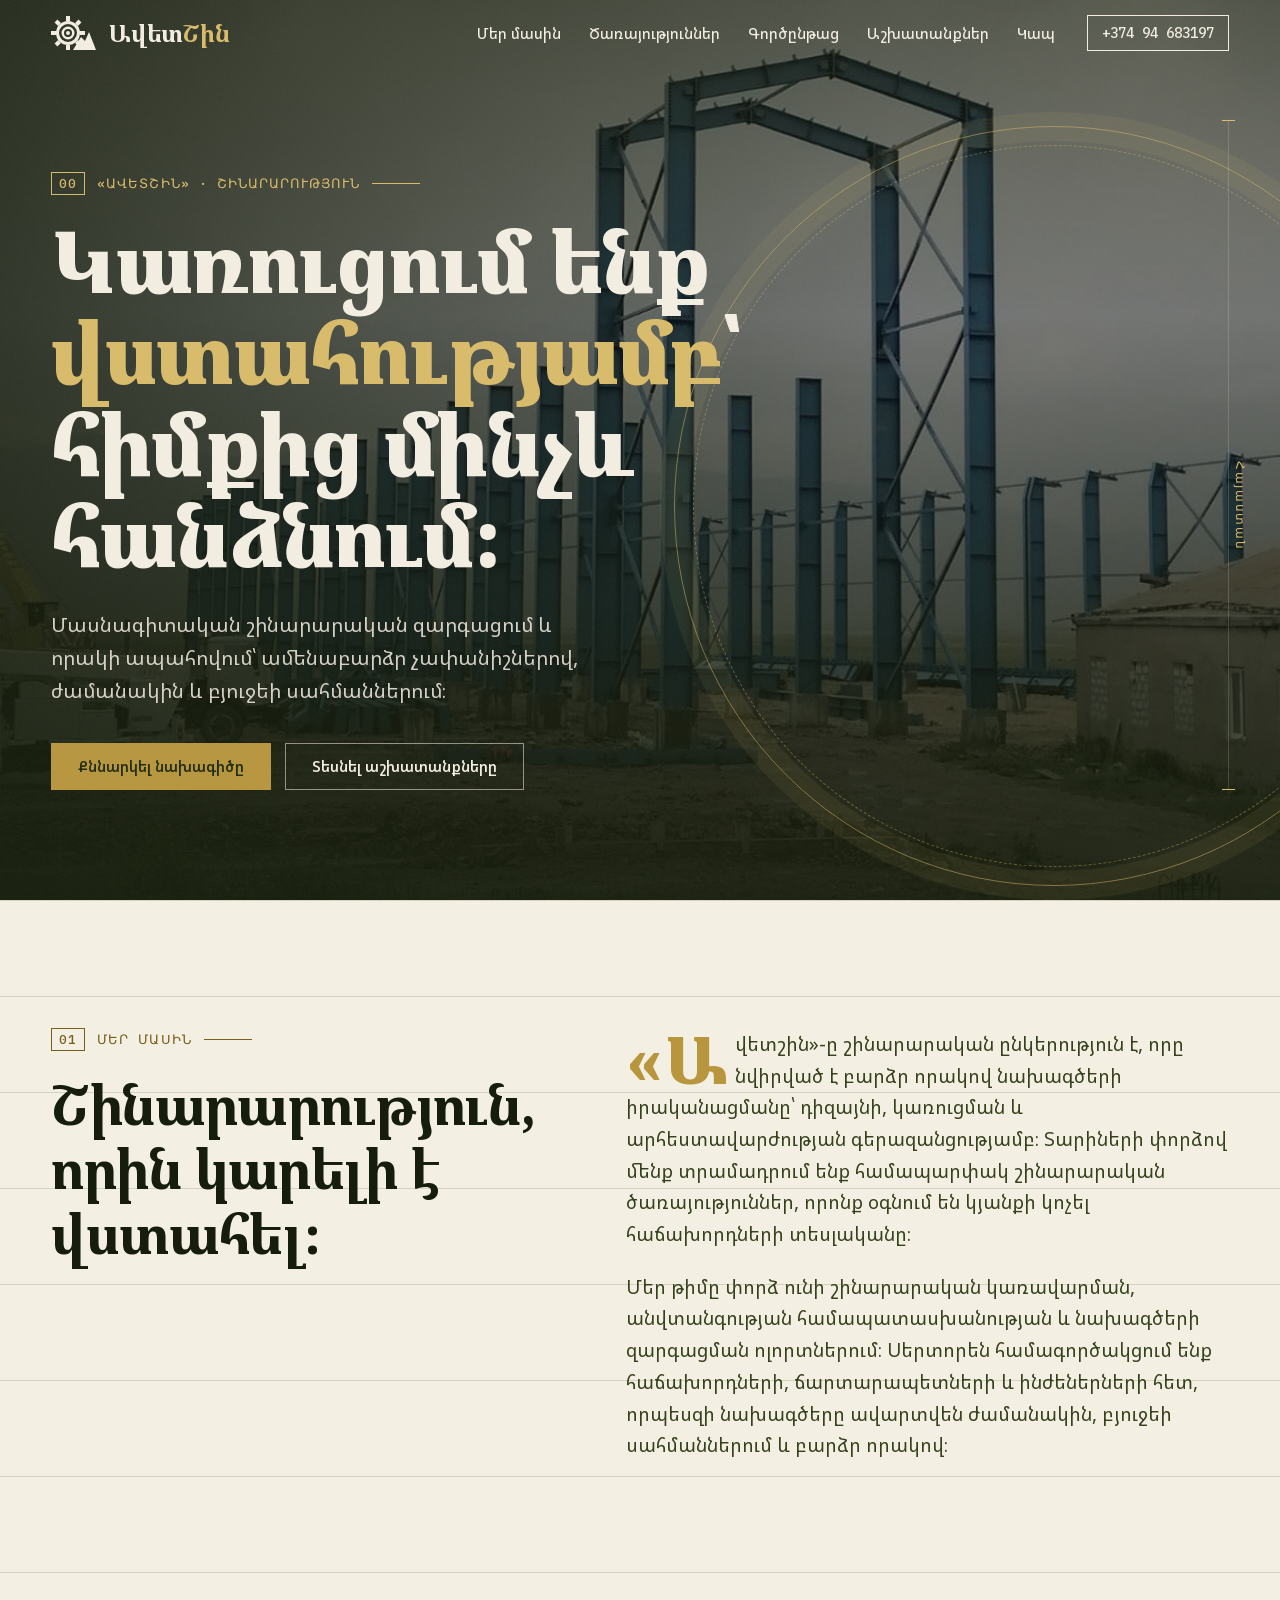
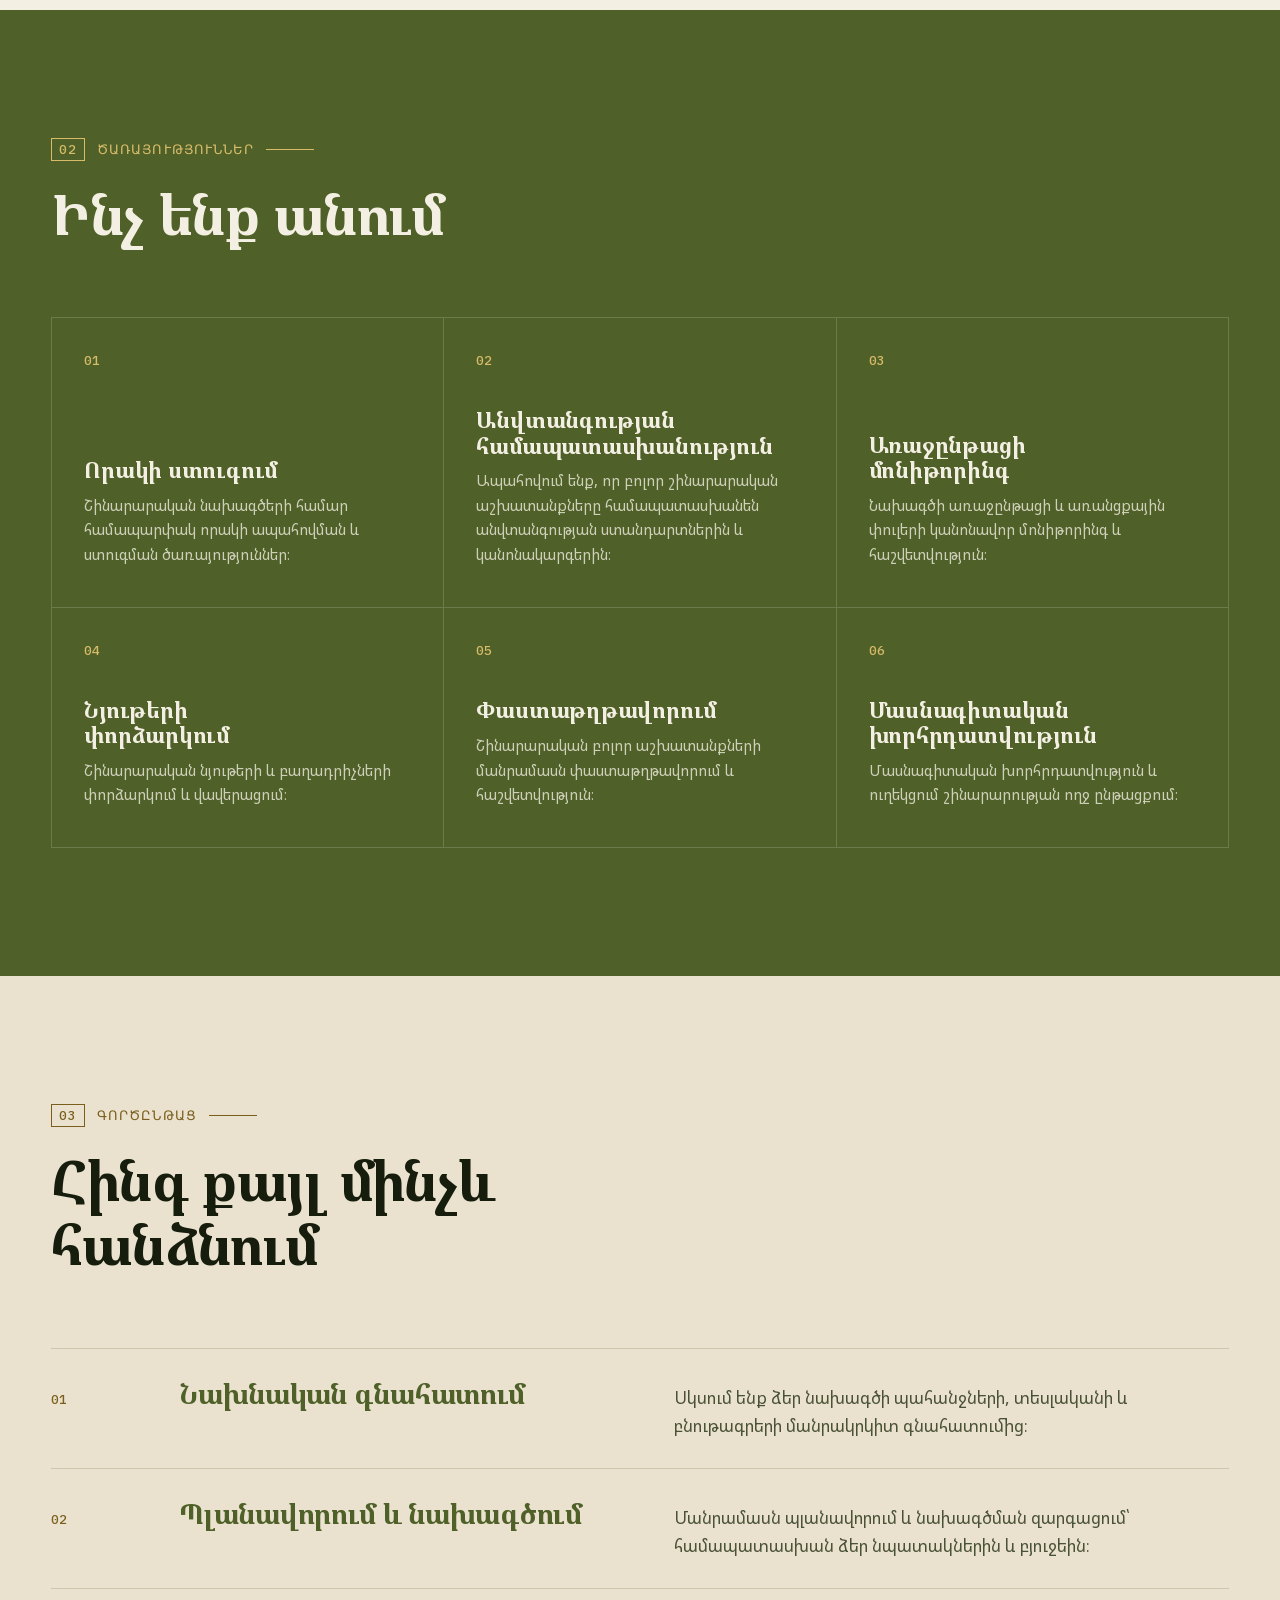
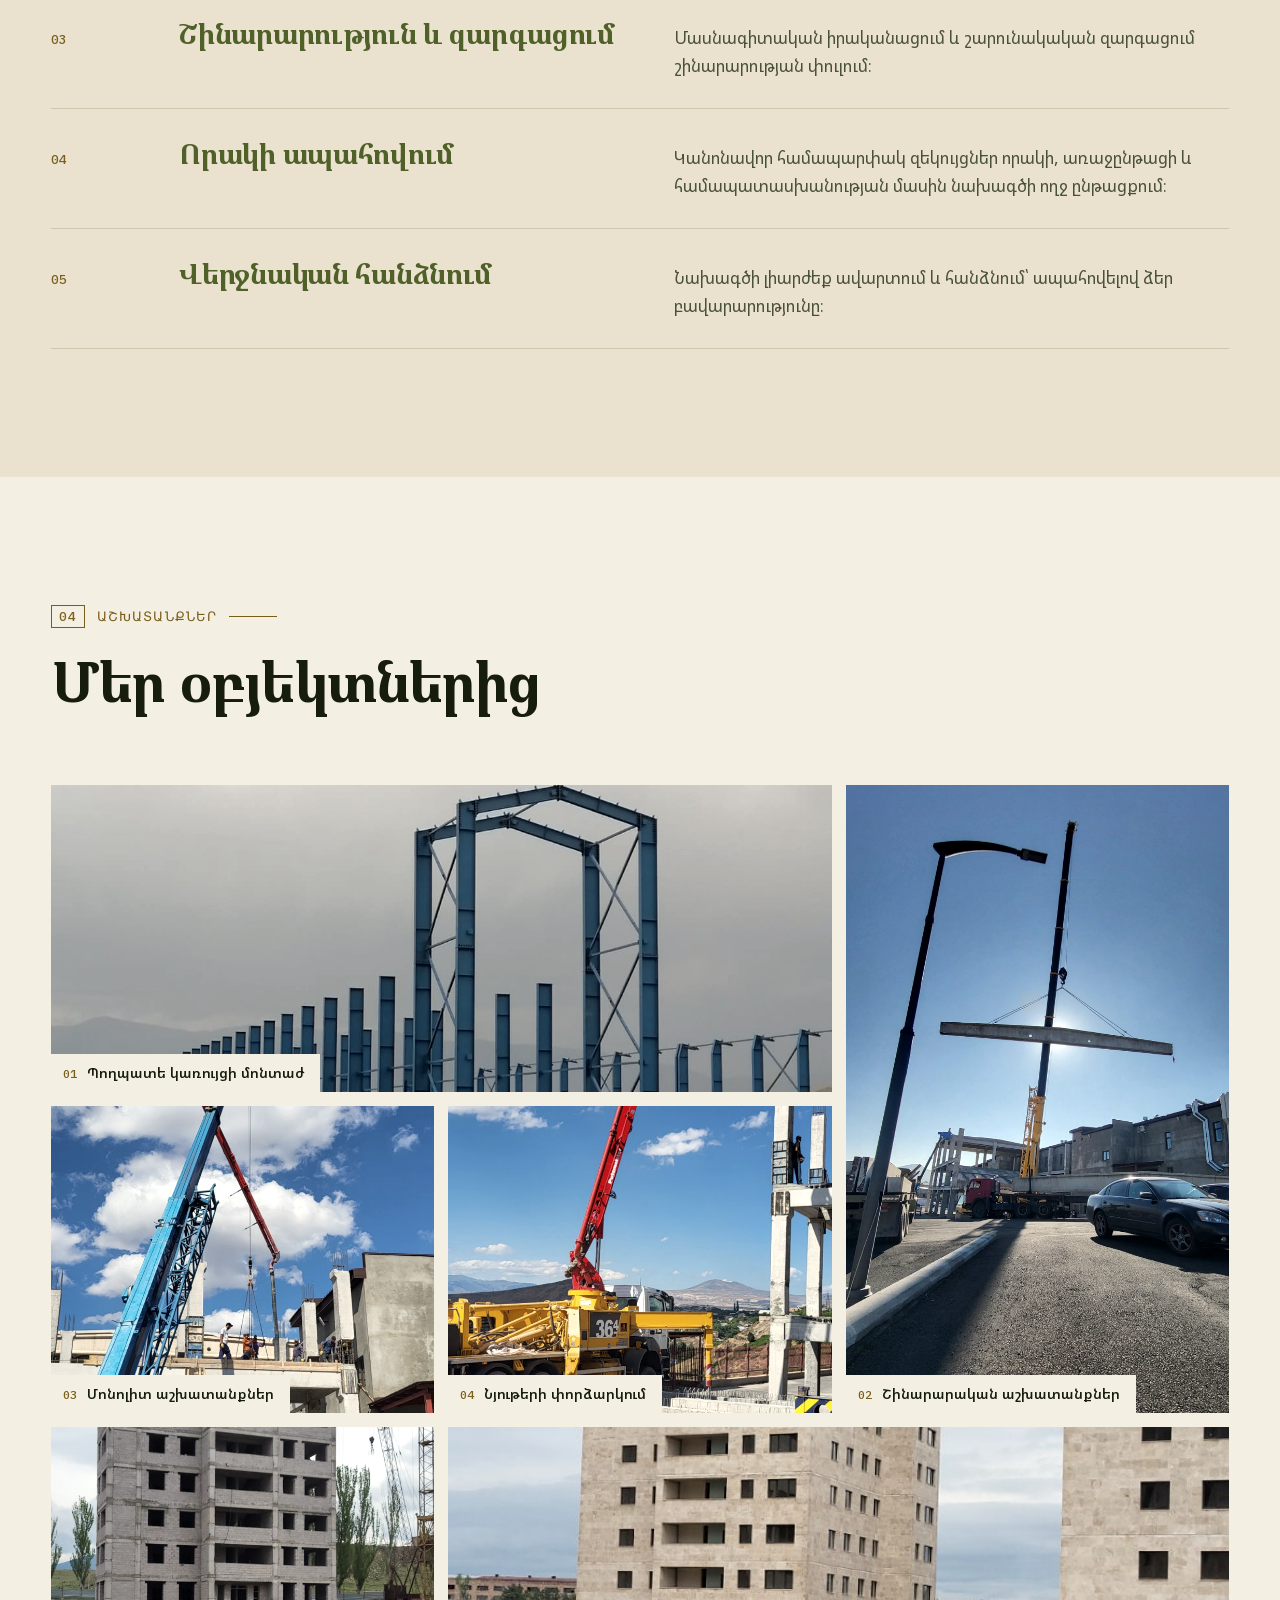
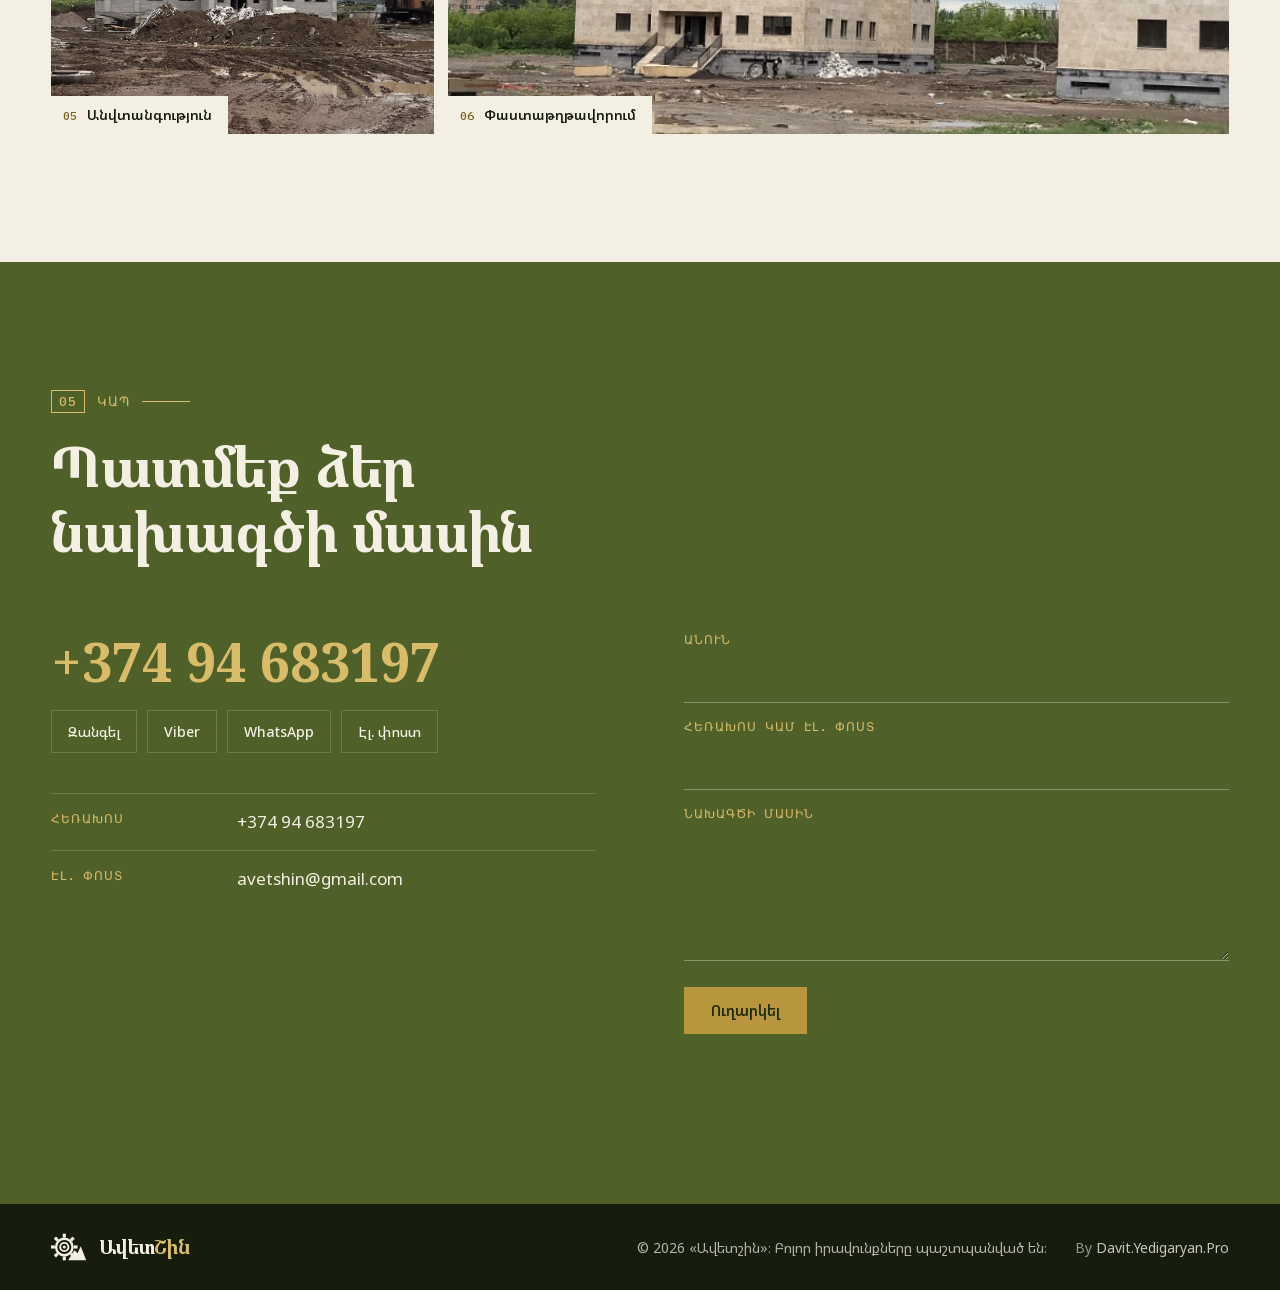
==== commit 4efd39b1: "deploy: site from uncommitted" ====
--- a/index.html
+++ b/index.html
@@ -1 +1 @@
-<!DOCTYPE html><!--X49GAOsjMB_DuyCZjOa6g--><html lang="en" class="roboto_c1e14000-module__5kMfmq__variable"><head><meta charSet="utf-8"/><meta name="viewport" content="width=device-width, initial-scale=1"/><link rel="preload" href="/_next/static/media/ce62453a442c7f35-s.p.a9507876.woff2" as="font" crossorigin="" type="font/woff2"/><link rel="preload" href="/brand/AvetShinLogo.png" as="image"/><link rel="preload" href="/gallery/project-1.jpg" as="image"/><link rel="preload" href="/gallery/project-2.jpg" as="image"/><link rel="preload" href="/gallery/project-3.jpg" as="image"/><link rel="preload" href="/gallery/project-4.jpg" as="image"/><link rel="preload" href="/gallery/project-5.jpg" as="image"/><link rel="preload" href="/gallery/project-6.jpg" as="image"/><link rel="stylesheet" href="/_next/static/chunks/9b3cfdf836957921.css" data-precedence="next"/><link rel="preload" as="script" fetchPriority="low" href="/_next/static/chunks/cbd55ab9639e1e66.js"/><script src="/_next/static/chunks/4745b59d0a053e7f.js" async=""></script><script src="/_next/static/chunks/ff07fd46409b0e0a.js" async=""></script><script src="/_next/static/chunks/557be5c833d730fe.js" async=""></script><script src="/_next/static/chunks/turbopack-5472d7884dba5ab7.js" async=""></script><script src="/_next/static/chunks/3f8ff96fa9023cf7.js" async=""></script><script src="/_next/static/chunks/ff1a16fafef87110.js" async=""></script><script src="/_next/static/chunks/247eb132b7f7b574.js" async=""></script><meta name="next-size-adjust" content=""/><title>Ավետշին — Շինարարական զարգացում</title><meta name="description" content="Մասնագիտական շինարարական զարգացում և որակի ապահովում։ Ապահովում ենք որակի, անվտանգության և համապատասխանության ամենաբարձր չափանիշները շինարարական նախագծերում։"/><meta name="keywords" content="շինարարական զարգացում,շինարարական ընկերություն,կառուցապատում,շինարարություն,անվտանգություն"/><meta property="og:title" content="Ավետշին — Շինարարական զարգացում"/><meta property="og:description" content="Մասնագիտական շինարարական զարգացում և որակի ապահովում։"/><meta property="og:type" content="website"/><meta name="twitter:card" content="summary"/><meta name="twitter:title" content="Ավետշին — Շինարարական զարգացում"/><meta name="twitter:description" content="Մասնագիտական շինարարական զարգացում և որակի ապահովում։"/><link rel="icon" href="/favicon.ico?favicon.9813af32.ico" sizes="1024x1024" type="image/x-icon"/><link rel="icon" href="/favicon.ico"/><script src="/_next/static/chunks/a6dad97d9634a72d.js" noModule=""></script></head><body class="antialiased"><div hidden=""><!--$--><!--/$--></div><header class="sticky top-0 z-50 bg-obsidian border-b border-granite"><div class="container mx-auto px-4 max-w-7xl"><nav class="flex items-center justify-between h-16" aria-label="Main navigation"><a class="flex items-center" href="/"><img src="/brand/AvetShinLogo.png" alt="Ավեթշին լոգո" width="120" height="40" class="h-10 w-auto"/></a><div class="hidden md:flex items-center gap-8"><a href="#services" class="text-gray-300 hover:text-gray-100 transition-colors focus:outline-none focus:ring-2 focus:ring-granite focus:ring-offset-2 focus:ring-offset-obsidian rounded">Ծառայություններ</a><a href="#process" class="text-gray-300 hover:text-gray-100 transition-colors focus:outline-none focus:ring-2 focus:ring-granite focus:ring-offset-2 focus:ring-offset-obsidian rounded">Գործընթաց</a><a href="#gallery" class="text-gray-300 hover:text-gray-100 transition-colors focus:outline-none focus:ring-2 focus:ring-granite focus:ring-offset-2 focus:ring-offset-obsidian rounded">Պատկերասրահ</a><a href="#about" class="text-gray-300 hover:text-gray-100 transition-colors focus:outline-none focus:ring-2 focus:ring-granite focus:ring-offset-2 focus:ring-offset-obsidian rounded">Մեր մասին</a><a href="#contact" class="text-gray-300 hover:text-gray-100 transition-colors focus:outline-none focus:ring-2 focus:ring-granite focus:ring-offset-2 focus:ring-offset-obsidian rounded">Կապ</a></div></nav></div></header><main><section id="home" class="py-16 md:py-24 min-h-screen flex items-center"><div class="container mx-auto px-4 max-w-7xl"><div class="text-center max-w-4xl mx-auto"><h1 class="text-5xl md:text-6xl lg:text-7xl font-bold text-gray-100 mb-6">Շինարարական զարգացում<br/><span class="text-olive">որին կարող եք վստահել</span></h1><p class="text-xl md:text-2xl text-gray-300 mb-8 leading-relaxed">Մասնագիտական շինարարական զարգացում և որակի ապահովման ծառայություններ՝ ապահովելով ամենաբարձր ստանդարտները ձեր նախագծերում։</p><div class="flex flex-col sm:flex-row gap-4 justify-center"><a href="tel:+1234567890" class="inline-flex items-center justify-center px-6 py-3 rounded-lg font-medium transition-colors focus:outline-none focus:ring-2 focus:ring-offset-2 focus:ring-offset-obsidian bg-olive text-gray-100 hover:bg-olive/90 focus:ring-olive ">Զանգահարել</a><a href="mailto:contact@avetshin.com" class="inline-flex items-center justify-center px-6 py-3 rounded-lg font-medium transition-colors focus:outline-none focus:ring-2 focus:ring-offset-2 focus:ring-offset-obsidian bg-transparent border-2 border-olive text-gray-100 hover:bg-olive focus:ring-olive ">Ուղարկել նամակ</a></div></div></div></section><section id="services" class="py-16 md:py-24 bg-granite/30"><div class="container mx-auto px-4 max-w-7xl"><div class="text-center mb-12"><h2 class="text-4xl md:text-5xl font-bold text-gray-100 mb-4">Մեր ծառայությունները</h2><p class="text-xl text-gray-300 max-w-2xl mx-auto">Ձեր կարիքներին հարմարեցված շինարարական զարգացման համալիր ծառայություններ</p></div><div class="grid grid-cols-1 md:grid-cols-2 lg:grid-cols-3 gap-8"><div class="bg-obsidian border border-granite rounded-lg p-6 hover:border-gray-600 transition-colors"><div class="text-4xl mb-4">🔍</div><h3 class="text-xl font-semibold text-gray-100 mb-3">Որակի ստուգում</h3><p class="text-gray-400">Շինարարական նախագծերի համար համապարփակ որակի ապահովման և ստուգման ծառայություններ։</p></div><div class="bg-obsidian border border-granite rounded-lg p-6 hover:border-gray-600 transition-colors"><div class="text-4xl mb-4">🛡️</div><h3 class="text-xl font-semibold text-gray-100 mb-3">Անվտանգության համապատասխանություն</h3><p class="text-gray-400">Ապահովում ենք, որ բոլոր շինարարական աշխատանքները համապատասխանեն անվտանգության ստանդարտներին և կանոնակարգերին։</p></div><div class="bg-obsidian border border-granite rounded-lg p-6 hover:border-gray-600 transition-colors"><div class="text-4xl mb-4">📊</div><h3 class="text-xl font-semibold text-gray-100 mb-3">Առաջընթացի մոնիթորինգ</h3><p class="text-gray-400">Նախագծի առաջընթացի և առանցքային փուլերի կանոնավոր մոնիթորինգ և հաշվետվություն։</p></div><div class="bg-obsidian border border-granite rounded-lg p-6 hover:border-gray-600 transition-colors"><div class="text-4xl mb-4">🧪</div><h3 class="text-xl font-semibold text-gray-100 mb-3">Նյութերի փորձարկում</h3><p class="text-gray-400">Շինարարական նյութերի և բաղադրիչների փորձարկում և վավերացում։</p></div><div class="bg-obsidian border border-granite rounded-lg p-6 hover:border-gray-600 transition-colors"><div class="text-4xl mb-4">📄</div><h3 class="text-xl font-semibold text-gray-100 mb-3">Փաստաթղթավորում</h3><p class="text-gray-400">Շինարարական բոլոր աշխատանքների մանրամասն փաստաթղթավորում և հաշվետվություն։</p></div><div class="bg-obsidian border border-granite rounded-lg p-6 hover:border-gray-600 transition-colors"><div class="text-4xl mb-4">💼</div><h3 class="text-xl font-semibold text-gray-100 mb-3">Մասնագիտական խորհրդատվություն</h3><p class="text-gray-400">Մասնագիտական խորհրդատվություն և ուղեկցում շինարարության ողջ ընթացքում։</p></div></div></div></section><section id="process" class="py-16 md:py-24 "><div class="container mx-auto px-4 max-w-7xl"><div class="text-center mb-12"><h2 class="text-4xl md:text-5xl font-bold text-gray-100 mb-4">Մեր գործընթացը</h2><p class="text-xl text-gray-300 max-w-2xl mx-auto">Կառուցվածքային մոտեցում՝ որակը յուրաքանչյուր փուլում վստահեցնելու համար</p></div><div class="max-w-4xl mx-auto"><div class="space-y-8"><div class="flex gap-6"><div class="shrink-0"><div class="w-12 h-12 rounded-full bg-olive flex items-center justify-center text-gray-100 font-bold text-lg">1</div></div><div class="flex-1 pt-1"><h3 class="text-2xl font-semibold text-gray-100 mb-2">Նախնական գնահատում</h3><p class="text-gray-400 text-lg">Սկսում ենք ձեր նախագծի պահանջների, տեսլականի և բնութագրերի մանրակրկիտ գնահատումից։</p></div></div><div class="flex gap-6"><div class="shrink-0"><div class="w-12 h-12 rounded-full bg-olive flex items-center justify-center text-gray-100 font-bold text-lg">2</div></div><div class="flex-1 pt-1"><h3 class="text-2xl font-semibold text-gray-100 mb-2">Պլանավորում և նախագծում</h3><p class="text-gray-400 text-lg">Մանրամասն պլանավորում և նախագծման զարգացում՝ համապատասխան ձեր նպատակներին և բյուջեին։</p></div></div><div class="flex gap-6"><div class="shrink-0"><div class="w-12 h-12 rounded-full bg-olive flex items-center justify-center text-gray-100 font-bold text-lg">3</div></div><div class="flex-1 pt-1"><h3 class="text-2xl font-semibold text-gray-100 mb-2">Շինարարություն և զարգացում</h3><p class="text-gray-400 text-lg">Մասնագիտական իրականացում և շարունակական զարգացում շինարարության փուլում։</p></div></div><div class="flex gap-6"><div class="shrink-0"><div class="w-12 h-12 rounded-full bg-olive flex items-center justify-center text-gray-100 font-bold text-lg">4</div></div><div class="flex-1 pt-1"><h3 class="text-2xl font-semibold text-gray-100 mb-2">Որակի ապահովում</h3><p class="text-gray-400 text-lg">Կանոնավոր համապարփակ զեկույցներ որակի, առաջընթացի և համապատասխանության մասին նախագծի ողջ ընթացքում։</p></div></div><div class="flex gap-6"><div class="shrink-0"><div class="w-12 h-12 rounded-full bg-olive flex items-center justify-center text-gray-100 font-bold text-lg">5</div></div><div class="flex-1 pt-1"><h3 class="text-2xl font-semibold text-gray-100 mb-2">Վերջնական հանձնում</h3><p class="text-gray-400 text-lg">Նախագծի լիարժեք ավարտում և հանձնում՝ ապահովելով ձեր բավարարությունը։</p></div></div></div></div></div></section><section id="gallery" class="py-16 md:py-24 bg-granite/30"><div class="container mx-auto px-4 max-w-7xl"><div class="text-center mb-12"><h2 class="text-4xl md:text-5xl font-bold text-gray-100 mb-4">Նախագծերի պատկերասրահ</h2><p class="text-xl text-gray-300 max-w-2xl mx-auto">Մեր շինարարական զարգացման նախագծերից մի դիտարկում</p></div><div class="grid grid-cols-1 md:grid-cols-2 lg:grid-cols-3 gap-6"><div class="relative overflow-hidden rounded-lg border border-granite hover:border-gray-600 transition-colors aspect-4/3"><img src="/gallery/project-1.jpg" alt="Շինարարական զարգացման նախագիծ" class="object-cover w-full h-full"/></div><div class="relative overflow-hidden rounded-lg border border-granite hover:border-gray-600 transition-colors aspect-4/3"><img src="/gallery/project-2.jpg" alt="Շինարարական նախագծի զարգացում" class="object-cover w-full h-full"/></div><div class="relative overflow-hidden rounded-lg border border-granite hover:border-gray-600 transition-colors aspect-4/3"><img src="/gallery/project-3.jpg" alt="Շինհրապարակի զարգացում" class="object-cover w-full h-full"/></div><div class="relative overflow-hidden rounded-lg border border-granite hover:border-gray-600 transition-colors aspect-4/3"><img src="/gallery/project-4.jpg" alt="Նյութերի փորձարկման լաբորատորիա" class="object-cover w-full h-full"/></div><div class="relative overflow-hidden rounded-lg border border-granite hover:border-gray-600 transition-colors aspect-4/3"><img src="/gallery/project-5.jpg" alt="Շինարարության անվտանգության համապատասխանություն" class="object-cover w-full h-full"/></div><div class="relative overflow-hidden rounded-lg border border-granite hover:border-gray-600 transition-colors aspect-4/3"><img src="/gallery/project-6.jpg" alt="Շինարարական փաստաթղթավորում" class="object-cover w-full h-full"/></div></div></div></section><section id="about" class="py-16 md:py-24 "><div class="container mx-auto px-4 max-w-7xl"><div class="max-w-4xl mx-auto text-center"><h2 class="text-4xl md:text-5xl font-bold text-gray-100 mb-6">Ավետշինի մասին</h2><div class="space-y-4 text-lg text-gray-300 leading-relaxed"><p>«Ավետշին»-ը շինարարական զարգացման առաջատար ընկերություն է, որը նվիրված է բարձր որակով նախագծերի իրականացմանը՝ դիզայնի, իրականացման և արհեստավարժության գերազանցությամբ։ Տարիների փորձով մենք տրամադրում ենք համապարփակ շինարարական ծառայություններ, որոնք օգնում են կյանքի կոչել հաճախորդների տեսլականը։</p><p>Մեր փորձառու մասնագետների թիմը փորձ ունի շինարարական կառավարման, անվտանգության համապատասխանության և նախագծերի զարգացման ոլորտներում։ Մենք սերտորեն համագործակցում ենք հաճախորդների, ճարտարապետների և ինժեներների հետ՝ ապահովելու համար, որ շինարարության յուրաքանչյուր կողմ համապատասխանի ամենաբարձր չափանիշներին և ոլորտի լավագույն պրակտիկաներին։</p><p>«Ավետշին»-ում մենք հավատում ենք, որ որակյալ շինարարությունը պարզապես կառույցներ կառուցելը չէ՝ դա երկարաժամկետ արժեքի ստեղծում է։ Մեր հավատարիմ մոտեցումը ապահովում է, որ նախագծերը ավարտվեն ժամանակին, բյուջեի սահմաններում և բարձր որակով։</p></div></div></div></section><section id="contact" class="py-16 md:py-24 bg-granite"><div class="container mx-auto px-4 max-w-7xl"><div class="text-center max-w-3xl mx-auto"><h2 class="text-4xl md:text-5xl font-bold text-gray-100 mb-6">Պատրա՞ստ եք սկսել?</h2><p class="text-xl text-gray-300 mb-8">Կապվեք մեզ հետ՝ քննարկելու ձեր շինարարական զարգացման կարիքները և պարզելու, թե ինչպես կարող ենք կյանքի կոչել ձեր նախագիծը։</p><div class="flex flex-col sm:flex-row gap-4 justify-center"><a href="tel:+1234567890" class="inline-flex items-center justify-center px-6 py-3 rounded-lg font-medium transition-colors focus:outline-none focus:ring-2 focus:ring-offset-2 focus:ring-offset-obsidian bg-olive text-gray-100 hover:bg-olive/90 focus:ring-olive ">Զանգել հիմա</a><a href="mailto:contact@avetshin.com" class="inline-flex items-center justify-center px-6 py-3 rounded-lg font-medium transition-colors focus:outline-none focus:ring-2 focus:ring-offset-2 focus:ring-offset-obsidian bg-transparent border-2 border-olive text-gray-100 hover:bg-olive focus:ring-olive ">Ուղարկել նամակ</a></div></div></div></section><!--$--><!--/$--></main><footer class="bg-granite border-t border-gray-800"><div class="container mx-auto px-4 max-w-7xl py-12"><div class="grid grid-cols-1 md:grid-cols-3 gap-8"><div><h3 class="text-lg font-semibold text-gray-100 mb-4">Ավետշին</h3><p class="text-gray-400 text-sm">Մասնագիտական շինարարական զարգացում և որակի ապահովման ծառայություններ։</p></div><div><h3 class="text-lg font-semibold text-gray-100 mb-4">Արագ հղումներ</h3><ul class="space-y-2 text-sm"><li><a href="#services" class="text-gray-400 hover:text-gray-100 transition-colors">Ծառայություններ</a></li><li><a href="#process" class="text-gray-400 hover:text-gray-100 transition-colors">Գործընթաց</a></li><li><a href="#gallery" class="text-gray-400 hover:text-gray-100 transition-colors">Պատկերասրահ</a></li><li><a href="#about" class="text-gray-400 hover:text-gray-100 transition-colors">Մեր մասին</a></li></ul></div><div><h3 class="text-lg font-semibold text-gray-100 mb-4">Կապ</h3><ul class="space-y-2 text-sm text-gray-400"><li><a href="tel:+37494683197" class="hover:text-gray-100 transition-colors">+374 (94) 683-197</a></li><li><a href="mailto:avetshin@gmail.com" class="hover:text-gray-100 transition-colors">avetshin@gmail.com</a></li></ul></div></div><div class="mt-8 pt-8 border-t border-gray-800 text-center text-sm text-gray-400"><p>© <!-- -->2025<!-- --> Ավետշին։ Բոլոր իրավունքները պաշտպանված են։</p><p>By <a class="text-white" href="https://davit.yedigaryan.pro">davit.yedigaryan.pro</a></p></div></div></footer><script src="/_next/static/chunks/cbd55ab9639e1e66.js" id="_R_" async=""></script><script>(self.__next_f=self.__next_f||[]).push([0])</script><script>self.__next_f.push([1,"1:\"$Sreact.fragment\"\n2:I[22016,[\"/_next/static/chunks/3f8ff96fa9023cf7.js\"],\"\"]\n3:I[39756,[\"/_next/static/chunks/ff1a16fafef87110.js\",\"/_next/static/chunks/247eb132b7f7b574.js\"],\"default\"]\n4:I[37457,[\"/_next/static/chunks/ff1a16fafef87110.js\",\"/_next/static/chunks/247eb132b7f7b574.js\"],\"default\"]\nd:I[68027,[],\"default\"]\n:HL[\"/_next/static/chunks/9b3cfdf836957921.css\",\"style\"]\n:HL[\"/_next/static/media/ce62453a442c7f35-s.p.a9507876.woff2\",\"font\",{\"crossOrigin\":\"\",\"type\":\"font/woff2\"}]\n:HL[\"/brand/AvetShinLogo.png\",\"image\"]\n"])</script><script>self.__next_f.push([1,"0:{\"P\":null,\"b\":\"X49GAOsjMB_DuyCZjOa6g\",\"c\":[\"\",\"\"],\"q\":\"\",\"i\":false,\"f\":[[[\"\",{\"children\":[\"__PAGE__\",{}]},\"$undefined\",\"$undefined\",true],[[\"$\",\"$1\",\"c\",{\"children\":[[[\"$\",\"link\",\"0\",{\"rel\":\"stylesheet\",\"href\":\"/_next/static/chunks/9b3cfdf836957921.css\",\"precedence\":\"next\",\"crossOrigin\":\"$undefined\",\"nonce\":\"$undefined\"}],[\"$\",\"script\",\"script-0\",{\"src\":\"/_next/static/chunks/3f8ff96fa9023cf7.js\",\"async\":true,\"nonce\":\"$undefined\"}]],[\"$\",\"html\",null,{\"lang\":\"en\",\"className\":\"roboto_c1e14000-module__5kMfmq__variable\",\"children\":[\"$\",\"body\",null,{\"className\":\"antialiased\",\"children\":[[\"$\",\"header\",null,{\"className\":\"sticky top-0 z-50 bg-obsidian border-b border-granite\",\"children\":[\"$\",\"div\",null,{\"className\":\"container mx-auto px-4 max-w-7xl\",\"children\":[\"$\",\"nav\",null,{\"className\":\"flex items-center justify-between h-16\",\"aria-label\":\"Main navigation\",\"children\":[[\"$\",\"$L2\",null,{\"href\":\"/\",\"className\":\"flex items-center\",\"children\":[\"$\",\"img\",null,{\"src\":\"/brand/AvetShinLogo.png\",\"alt\":\"Ավեթշին լոգո\",\"width\":120,\"height\":40,\"className\":\"h-10 w-auto\"}]}],[\"$\",\"div\",null,{\"className\":\"hidden md:flex items-center gap-8\",\"children\":[[\"$\",\"a\",null,{\"href\":\"#services\",\"className\":\"text-gray-300 hover:text-gray-100 transition-colors focus:outline-none focus:ring-2 focus:ring-granite focus:ring-offset-2 focus:ring-offset-obsidian rounded\",\"children\":\"Ծառայություններ\"}],[\"$\",\"a\",null,{\"href\":\"#process\",\"className\":\"text-gray-300 hover:text-gray-100 transition-colors focus:outline-none focus:ring-2 focus:ring-granite focus:ring-offset-2 focus:ring-offset-obsidian rounded\",\"children\":\"Գործընթաց\"}],[\"$\",\"a\",null,{\"href\":\"#gallery\",\"className\":\"text-gray-300 hover:text-gray-100 transition-colors focus:outline-none focus:ring-2 focus:ring-granite focus:ring-offset-2 focus:ring-offset-obsidian rounded\",\"children\":\"Պատկերասրահ\"}],[\"$\",\"a\",null,{\"href\":\"#about\",\"className\":\"text-gray-300 hover:text-gray-100 transition-colors focus:outline-none focus:ring-2 focus:ring-granite focus:ring-offset-2 focus:ring-offset-obsidian rounded\",\"children\":\"Մեր մասին\"}],[\"$\",\"a\",null,{\"href\":\"#contact\",\"className\":\"text-gray-300 hover:text-gray-100 transition-colors focus:outline-none focus:ring-2 focus:ring-granite focus:ring-offset-2 focus:ring-offset-obsidian rounded\",\"children\":\"Կապ\"}]]}]]}]}]}],[\"$\",\"main\",null,{\"children\":[\"$\",\"$L3\",null,{\"parallelRouterKey\":\"children\",\"error\":\"$undefined\",\"errorStyles\":\"$undefined\",\"errorScripts\":\"$undefined\",\"template\":[\"$\",\"$L4\",null,{}],\"templateStyles\":\"$undefined\",\"templateScripts\":\"$undefined\",\"notFound\":[[[\"$\",\"title\",null,{\"children\":\"404: This page could not be found.\"}],[\"$\",\"div\",null,{\"style\":{\"fontFamily\":\"system-ui,\\\"Segoe UI\\\",Roboto,Helvetica,Arial,sans-serif,\\\"Apple Color Emoji\\\",\\\"Segoe UI Emoji\\\"\",\"height\":\"100vh\",\"textAlign\":\"center\",\"display\":\"flex\",\"flexDirection\":\"column\",\"alignItems\":\"center\",\"justifyContent\":\"center\"},\"children\":[\"$\",\"div\",null,{\"children\":[[\"$\",\"style\",null,{\"dangerouslySetInnerHTML\":{\"__html\":\"body{color:#000;background:#fff;margin:0}.next-error-h1{border-right:1px solid rgba(0,0,0,.3)}@media (prefers-color-scheme:dark){body{color:#fff;background:#000}.next-error-h1{border-right:1px solid rgba(255,255,255,.3)}}\"}}],[\"$\",\"h1\",null,{\"className\":\"next-error-h1\",\"style\":{\"display\":\"inline-block\",\"margin\":\"0 20px 0 0\",\"padding\":\"0 23px 0 0\",\"fontSize\":24,\"fontWeight\":500,\"verticalAlign\":\"top\",\"lineHeight\":\"49px\"},\"children\":404}],[\"$\",\"div\",null,{\"style\":{\"display\":\"inline-block\"},\"children\":[\"$\",\"h2\",null,{\"style\":{\"fontSize\":14,\"fontWeight\":400,\"lineHeight\":\"49px\",\"margin\":0},\"children\":\"This page could not be found.\"}]}]]}]}]],[]],\"forbidden\":\"$undefined\",\"unauthorized\":\"$undefined\"}]}],[\"$\",\"footer\",null,{\"className\":\"bg-granite border-t border-gray-800\",\"children\":[\"$\",\"div\",null,{\"className\":\"container mx-auto px-4 max-w-7xl py-12\",\"children\":[[\"$\",\"div\",null,{\"className\":\"grid grid-cols-1 md:grid-cols-3 gap-8\",\"children\":[[\"$\",\"div\",null,{\"children\":[[\"$\",\"h3\",null,{\"className\":\"text-lg font-semibold text-gray-100 mb-4\",\"children\":\"Ավետշին\"}],[\"$\",\"p\",null,{\"className\":\"text-gray-400 text-sm\",\"children\":\"Մասնագիտական շինարարական զարգացում և որակի ապահովման ծառայություններ։\"}]]}],[\"$\",\"div\",null,{\"children\":[[\"$\",\"h3\",null,{\"className\":\"text-lg font-semibold text-gray-100 mb-4\",\"children\":\"Արագ հղումներ\"}],[\"$\",\"ul\",null,{\"className\":\"space-y-2 text-sm\",\"children\":[\"$L5\",\"$L6\",\"$L7\",\"$L8\"]}]]}],\"$L9\"]}],\"$La\"]}]}]]}]}]]}],{\"children\":[\"$Lb\",{},null,false,false]},null,false,false],\"$Lc\",false]],\"m\":\"$undefined\",\"G\":[\"$d\",[]],\"s\":false,\"S\":true}\n"])</script><script>self.__next_f.push([1,"17:I[97367,[\"/_next/static/chunks/ff1a16fafef87110.js\",\"/_next/static/chunks/247eb132b7f7b574.js\"],\"ViewportBoundary\"]\n19:I[97367,[\"/_next/static/chunks/ff1a16fafef87110.js\",\"/_next/static/chunks/247eb132b7f7b574.js\"],\"MetadataBoundary\"]\n1a:\"$Sreact.suspense\"\n5:[\"$\",\"li\",null,{\"children\":[\"$\",\"a\",null,{\"href\":\"#services\",\"className\":\"text-gray-400 hover:text-gray-100 transition-colors\",\"children\":\"Ծառայություններ\"}]}]\n6:[\"$\",\"li\",null,{\"children\":[\"$\",\"a\",null,{\"href\":\"#process\",\"className\":\"text-gray-400 hover:text-gray-100 transition-colors\",\"children\":\"Գործընթաց\"}]}]\n7:[\"$\",\"li\",null,{\"children\":[\"$\",\"a\",null,{\"href\":\"#gallery\",\"className\":\"text-gray-400 hover:text-gray-100 transition-colors\",\"children\":\"Պատկերասրահ\"}]}]\n8:[\"$\",\"li\",null,{\"children\":[\"$\",\"a\",null,{\"href\":\"#about\",\"className\":\"text-gray-400 hover:text-gray-100 transition-colors\",\"children\":\"Մեր մասին\"}]}]\n9:[\"$\",\"div\",null,{\"children\":[[\"$\",\"h3\",null,{\"className\":\"text-lg font-semibold text-gray-100 mb-4\",\"children\":\"Կապ\"}],[\"$\",\"ul\",null,{\"className\":\"space-y-2 text-sm text-gray-400\",\"children\":[[\"$\",\"li\",null,{\"children\":[\"$\",\"a\",null,{\"href\":\"tel:+37494683197\",\"className\":\"hover:text-gray-100 transition-colors\",\"children\":\"+374 (94) 683-197\"}]}],[\"$\",\"li\",null,{\"children\":[\"$\",\"a\",null,{\"href\":\"mailto:avetshin@gmail.com\",\"className\":\"hover:text-gray-100 transition-colors\",\"children\":\"avetshin@gmail.com\"}]}]]}]]}]\na:[\"$\",\"div\",null,{\"className\":\"mt-8 pt-8 border-t border-gray-800 text-center text-sm text-gray-400\",\"children\":[[\"$\",\"p\",null,{\"children\":[\"© \",2025,\" Ավետշին։ Բոլոր իրավունքները պաշտպանված են։\"]}],[\"$\",\"p\",null,{\"children\":[\"By \",[\"$\",\"a\",null,{\"className\":\"text-white\",\"href\":\"https://davit.yedigaryan.pro\",\"children\":\"davit.yedigaryan.pro\"}]]}]]}]\n"])</script><script>self.__next_f.push([1,"b:[\"$\",\"$1\",\"c\",{\"children\":[[[\"$\",\"section\",null,{\"id\":\"home\",\"className\":\"py-16 md:py-24 min-h-screen flex items-center\",\"children\":[\"$\",\"div\",null,{\"className\":\"container mx-auto px-4 max-w-7xl\",\"children\":[\"$\",\"div\",null,{\"className\":\"text-center max-w-4xl mx-auto\",\"children\":[[\"$\",\"h1\",null,{\"className\":\"text-5xl md:text-6xl lg:text-7xl font-bold text-gray-100 mb-6\",\"children\":[\"Շինարարական զարգացում\",[\"$\",\"br\",null,{}],[\"$\",\"span\",null,{\"className\":\"text-olive\",\"children\":\"որին կարող եք վստահել\"}]]}],[\"$\",\"p\",null,{\"className\":\"text-xl md:text-2xl text-gray-300 mb-8 leading-relaxed\",\"children\":\"Մասնագիտական շինարարական զարգացում և որակի ապահովման ծառայություններ՝ ապահովելով ամենաբարձր ստանդարտները ձեր նախագծերում։\"}],[\"$\",\"div\",null,{\"className\":\"flex flex-col sm:flex-row gap-4 justify-center\",\"children\":[[\"$\",\"a\",null,{\"href\":\"tel:+1234567890\",\"className\":\"inline-flex items-center justify-center px-6 py-3 rounded-lg font-medium transition-colors focus:outline-none focus:ring-2 focus:ring-offset-2 focus:ring-offset-obsidian bg-olive text-gray-100 hover:bg-olive/90 focus:ring-olive \",\"children\":\"Զանգահարել\"}],[\"$\",\"a\",null,{\"href\":\"mailto:contact@avetshin.com\",\"className\":\"inline-flex items-center justify-center px-6 py-3 rounded-lg font-medium transition-colors focus:outline-none focus:ring-2 focus:ring-offset-2 focus:ring-offset-obsidian bg-transparent border-2 border-olive text-gray-100 hover:bg-olive focus:ring-olive \",\"children\":\"Ուղարկել նամակ\"}]]}]]}]}]}],[\"$\",\"section\",null,{\"id\":\"services\",\"className\":\"py-16 md:py-24 bg-granite/30\",\"children\":[\"$\",\"div\",null,{\"className\":\"container mx-auto px-4 max-w-7xl\",\"children\":[[\"$\",\"div\",null,{\"className\":\"text-center mb-12\",\"children\":[[\"$\",\"h2\",null,{\"className\":\"text-4xl md:text-5xl font-bold text-gray-100 mb-4\",\"children\":\"Մեր ծառայությունները\"}],[\"$\",\"p\",null,{\"className\":\"text-xl text-gray-300 max-w-2xl mx-auto\",\"children\":\"Ձեր կարիքներին հարմարեցված շինարարական զարգացման համալիր ծառայություններ\"}]]}],[\"$\",\"div\",null,{\"className\":\"grid grid-cols-1 md:grid-cols-2 lg:grid-cols-3 gap-8\",\"children\":[[\"$\",\"div\",\"0\",{\"className\":\"bg-obsidian border border-granite rounded-lg p-6 hover:border-gray-600 transition-colors\",\"children\":[[\"$\",\"div\",null,{\"className\":\"text-4xl mb-4\",\"children\":\"🔍\"}],[\"$\",\"h3\",null,{\"className\":\"text-xl font-semibold text-gray-100 mb-3\",\"children\":\"Որակի ստուգում\"}],[\"$\",\"p\",null,{\"className\":\"text-gray-400\",\"children\":\"Շինարարական նախագծերի համար համապարփակ որակի ապահովման և ստուգման ծառայություններ։\"}]]}],[\"$\",\"div\",\"1\",{\"className\":\"bg-obsidian border border-granite rounded-lg p-6 hover:border-gray-600 transition-colors\",\"children\":[[\"$\",\"div\",null,{\"className\":\"text-4xl mb-4\",\"children\":\"🛡️\"}],[\"$\",\"h3\",null,{\"className\":\"text-xl font-semibold text-gray-100 mb-3\",\"children\":\"Անվտանգության համապատասխանություն\"}],[\"$\",\"p\",null,{\"className\":\"text-gray-400\",\"children\":\"Ապահովում ենք, որ բոլոր շինարարական աշխատանքները համապատասխանեն անվտանգության ստանդարտներին և կանոնակարգերին։\"}]]}],[\"$\",\"div\",\"2\",{\"className\":\"bg-obsidian border border-granite rounded-lg p-6 hover:border-gray-600 transition-colors\",\"children\":[[\"$\",\"div\",null,{\"className\":\"text-4xl mb-4\",\"children\":\"📊\"}],[\"$\",\"h3\",null,{\"className\":\"text-xl font-semibold text-gray-100 mb-3\",\"children\":\"Առաջընթացի մոնիթորինգ\"}],[\"$\",\"p\",null,{\"className\":\"text-gray-400\",\"children\":\"Նախագծի առաջընթացի և առանցքային փուլերի կանոնավոր մոնիթորինգ և հաշվետվություն։\"}]]}],[\"$\",\"div\",\"3\",{\"className\":\"bg-obsidian border border-granite rounded-lg p-6 hover:border-gray-600 transition-colors\",\"children\":[[\"$\",\"div\",null,{\"className\":\"text-4xl mb-4\",\"children\":\"🧪\"}],[\"$\",\"h3\",null,{\"className\":\"text-xl font-semibold text-gray-100 mb-3\",\"children\":\"Նյութերի փորձարկում\"}],[\"$\",\"p\",null,{\"className\":\"text-gray-400\",\"children\":\"Շինարարական նյութերի և բաղադրիչների փորձարկում և վավերացում։\"}]]}],[\"$\",\"div\",\"4\",{\"className\":\"bg-obsidian border border-granite rounded-lg p-6 hover:border-gray-600 transition-colors\",\"children\":[\"$Le\",\"$Lf\",\"$L10\"]}],\"$L11\"]}]]}]}],\"$L12\",\"$L13\",\"$L14\",\"$L15\"],null,\"$L16\"]}]\n"])</script><script>self.__next_f.push([1,"c:[\"$\",\"$1\",\"h\",{\"children\":[null,[\"$\",\"$L17\",null,{\"children\":\"$@18\"}],[\"$\",\"div\",null,{\"hidden\":true,\"children\":[\"$\",\"$L19\",null,{\"children\":[\"$\",\"$1a\",null,{\"name\":\"Next.Metadata\",\"children\":\"$@1b\"}]}]}],[\"$\",\"meta\",null,{\"name\":\"next-size-adjust\",\"content\":\"\"}]]}]\n"])</script><script>self.__next_f.push([1,"1c:I[97367,[\"/_next/static/chunks/ff1a16fafef87110.js\",\"/_next/static/chunks/247eb132b7f7b574.js\"],\"OutletBoundary\"]\n:HL[\"/gallery/project-1.jpg\",\"image\"]\n:HL[\"/gallery/project-2.jpg\",\"image\"]\n:HL[\"/gallery/project-3.jpg\",\"image\"]\n:HL[\"/gallery/project-4.jpg\",\"image\"]\n:HL[\"/gallery/project-5.jpg\",\"image\"]\n:HL[\"/gallery/project-6.jpg\",\"image\"]\ne:[\"$\",\"div\",null,{\"className\":\"text-4xl mb-4\",\"children\":\"📄\"}]\nf:[\"$\",\"h3\",null,{\"className\":\"text-xl font-semibold text-gray-100 mb-3\",\"children\":\"Փաստաթղթավորում\"}]\n10:[\"$\",\"p\",null,{\"className\":\"text-gray-400\",\"children\":\"Շինարարական բոլոր աշխատանքների մանրամասն փաստաթղթավորում և հաշվետվություն։\"}]\n11:[\"$\",\"div\",\"5\",{\"className\":\"bg-obsidian border border-granite rounded-lg p-6 hover:border-gray-600 transition-colors\",\"children\":[[\"$\",\"div\",null,{\"className\":\"text-4xl mb-4\",\"children\":\"💼\"}],[\"$\",\"h3\",null,{\"className\":\"text-xl font-semibold text-gray-100 mb-3\",\"children\":\"Մասնագիտական խորհրդատվություն\"}],[\"$\",\"p\",null,{\"className\":\"text-gray-400\",\"children\":\"Մասնագիտական խորհրդատվություն և ուղեկցում շինարարության ողջ ընթացքում։\"}]]}]\n"])</script><script>self.__next_f.push([1,"12:[\"$\",\"section\",null,{\"id\":\"process\",\"className\":\"py-16 md:py-24 \",\"children\":[\"$\",\"div\",null,{\"className\":\"container mx-auto px-4 max-w-7xl\",\"children\":[[\"$\",\"div\",null,{\"className\":\"text-center mb-12\",\"children\":[[\"$\",\"h2\",null,{\"className\":\"text-4xl md:text-5xl font-bold text-gray-100 mb-4\",\"children\":\"Մեր գործընթացը\"}],[\"$\",\"p\",null,{\"className\":\"text-xl text-gray-300 max-w-2xl mx-auto\",\"children\":\"Կառուցվածքային մոտեցում՝ որակը յուրաքանչյուր փուլում վստահեցնելու համար\"}]]}],[\"$\",\"div\",null,{\"className\":\"max-w-4xl mx-auto\",\"children\":[\"$\",\"div\",null,{\"className\":\"space-y-8\",\"children\":[[\"$\",\"div\",\"0\",{\"className\":\"flex gap-6\",\"children\":[[\"$\",\"div\",null,{\"className\":\"shrink-0\",\"children\":[\"$\",\"div\",null,{\"className\":\"w-12 h-12 rounded-full bg-olive flex items-center justify-center text-gray-100 font-bold text-lg\",\"children\":1}]}],[\"$\",\"div\",null,{\"className\":\"flex-1 pt-1\",\"children\":[[\"$\",\"h3\",null,{\"className\":\"text-2xl font-semibold text-gray-100 mb-2\",\"children\":\"Նախնական գնահատում\"}],[\"$\",\"p\",null,{\"className\":\"text-gray-400 text-lg\",\"children\":\"Սկսում ենք ձեր նախագծի պահանջների, տեսլականի և բնութագրերի մանրակրկիտ գնահատումից։\"}]]}]]}],[\"$\",\"div\",\"1\",{\"className\":\"flex gap-6\",\"children\":[[\"$\",\"div\",null,{\"className\":\"shrink-0\",\"children\":[\"$\",\"div\",null,{\"className\":\"w-12 h-12 rounded-full bg-olive flex items-center justify-center text-gray-100 font-bold text-lg\",\"children\":2}]}],[\"$\",\"div\",null,{\"className\":\"flex-1 pt-1\",\"children\":[[\"$\",\"h3\",null,{\"className\":\"text-2xl font-semibold text-gray-100 mb-2\",\"children\":\"Պլանավորում և նախագծում\"}],[\"$\",\"p\",null,{\"className\":\"text-gray-400 text-lg\",\"children\":\"Մանրամասն պլանավորում և նախագծման զարգացում՝ համապատասխան ձեր նպատակներին և բյուջեին։\"}]]}]]}],[\"$\",\"div\",\"2\",{\"className\":\"flex gap-6\",\"children\":[[\"$\",\"div\",null,{\"className\":\"shrink-0\",\"children\":[\"$\",\"div\",null,{\"className\":\"w-12 h-12 rounded-full bg-olive flex items-center justify-center text-gray-100 font-bold text-lg\",\"children\":3}]}],[\"$\",\"div\",null,{\"className\":\"flex-1 pt-1\",\"children\":[[\"$\",\"h3\",null,{\"className\":\"text-2xl font-semibold text-gray-100 mb-2\",\"children\":\"Շինարարություն և զարգացում\"}],[\"$\",\"p\",null,{\"className\":\"text-gray-400 text-lg\",\"children\":\"Մասնագիտական իրականացում և շարունակական զարգացում շինարարության փուլում։\"}]]}]]}],[\"$\",\"div\",\"3\",{\"className\":\"flex gap-6\",\"children\":[[\"$\",\"div\",null,{\"className\":\"shrink-0\",\"children\":[\"$\",\"div\",null,{\"className\":\"w-12 h-12 rounded-full bg-olive flex items-center justify-center text-gray-100 font-bold text-lg\",\"children\":4}]}],[\"$\",\"div\",null,{\"className\":\"flex-1 pt-1\",\"children\":[[\"$\",\"h3\",null,{\"className\":\"text-2xl font-semibold text-gray-100 mb-2\",\"children\":\"Որակի ապահովում\"}],[\"$\",\"p\",null,{\"className\":\"text-gray-400 text-lg\",\"children\":\"Կանոնավոր համապարփակ զեկույցներ որակի, առաջընթացի և համապատասխանության մասին նախագծի ողջ ընթացքում։\"}]]}]]}],[\"$\",\"div\",\"4\",{\"className\":\"flex gap-6\",\"children\":[[\"$\",\"div\",null,{\"className\":\"shrink-0\",\"children\":[\"$\",\"div\",null,{\"className\":\"w-12 h-12 rounded-full bg-olive flex items-center justify-center text-gray-100 font-bold text-lg\",\"children\":5}]}],[\"$\",\"div\",null,{\"className\":\"flex-1 pt-1\",\"children\":[[\"$\",\"h3\",null,{\"className\":\"text-2xl font-semibold text-gray-100 mb-2\",\"children\":\"Վերջնական հանձնում\"}],[\"$\",\"p\",null,{\"className\":\"text-gray-400 text-lg\",\"children\":\"Նախագծի լիարժեք ավարտում և հանձնում՝ ապահովելով ձեր բավարարությունը։\"}]]}]]}]]}]}]]}]}]\n"])</script><script>self.__next_f.push([1,"13:[\"$\",\"section\",null,{\"id\":\"gallery\",\"className\":\"py-16 md:py-24 bg-granite/30\",\"children\":[\"$\",\"div\",null,{\"className\":\"container mx-auto px-4 max-w-7xl\",\"children\":[[\"$\",\"div\",null,{\"className\":\"text-center mb-12\",\"children\":[[\"$\",\"h2\",null,{\"className\":\"text-4xl md:text-5xl font-bold text-gray-100 mb-4\",\"children\":\"Նախագծերի պատկերասրահ\"}],[\"$\",\"p\",null,{\"className\":\"text-xl text-gray-300 max-w-2xl mx-auto\",\"children\":\"Մեր շինարարական զարգացման նախագծերից մի դիտարկում\"}]]}],[\"$\",\"div\",null,{\"className\":\"grid grid-cols-1 md:grid-cols-2 lg:grid-cols-3 gap-6\",\"children\":[[\"$\",\"div\",\"0\",{\"className\":\"relative overflow-hidden rounded-lg border border-granite hover:border-gray-600 transition-colors aspect-4/3\",\"children\":[\"$\",\"img\",null,{\"src\":\"/gallery/project-1.jpg\",\"alt\":\"Շինարարական զարգացման նախագիծ\",\"className\":\"object-cover w-full h-full\"}]}],[\"$\",\"div\",\"1\",{\"className\":\"relative overflow-hidden rounded-lg border border-granite hover:border-gray-600 transition-colors aspect-4/3\",\"children\":[\"$\",\"img\",null,{\"src\":\"/gallery/project-2.jpg\",\"alt\":\"Շինարարական նախագծի զարգացում\",\"className\":\"object-cover w-full h-full\"}]}],[\"$\",\"div\",\"2\",{\"className\":\"relative overflow-hidden rounded-lg border border-granite hover:border-gray-600 transition-colors aspect-4/3\",\"children\":[\"$\",\"img\",null,{\"src\":\"/gallery/project-3.jpg\",\"alt\":\"Շինհրապարակի զարգացում\",\"className\":\"object-cover w-full h-full\"}]}],[\"$\",\"div\",\"3\",{\"className\":\"relative overflow-hidden rounded-lg border border-granite hover:border-gray-600 transition-colors aspect-4/3\",\"children\":[\"$\",\"img\",null,{\"src\":\"/gallery/project-4.jpg\",\"alt\":\"Նյութերի փորձարկման լաբորատորիա\",\"className\":\"object-cover w-full h-full\"}]}],[\"$\",\"div\",\"4\",{\"className\":\"relative overflow-hidden rounded-lg border border-granite hover:border-gray-600 transition-colors aspect-4/3\",\"children\":[\"$\",\"img\",null,{\"src\":\"/gallery/project-5.jpg\",\"alt\":\"Շինարարության անվտանգության համապատասխանություն\",\"className\":\"object-cover w-full h-full\"}]}],[\"$\",\"div\",\"5\",{\"className\":\"relative overflow-hidden rounded-lg border border-granite hover:border-gray-600 transition-colors aspect-4/3\",\"children\":[\"$\",\"img\",null,{\"src\":\"/gallery/project-6.jpg\",\"alt\":\"Շինարարական փաստաթղթավորում\",\"className\":\"object-cover w-full h-full\"}]}]]}]]}]}]\n"])</script><script>self.__next_f.push([1,"14:[\"$\",\"section\",null,{\"id\":\"about\",\"className\":\"py-16 md:py-24 \",\"children\":[\"$\",\"div\",null,{\"className\":\"container mx-auto px-4 max-w-7xl\",\"children\":[\"$\",\"div\",null,{\"className\":\"max-w-4xl mx-auto text-center\",\"children\":[[\"$\",\"h2\",null,{\"className\":\"text-4xl md:text-5xl font-bold text-gray-100 mb-6\",\"children\":\"Ավետշինի մասին\"}],[\"$\",\"div\",null,{\"className\":\"space-y-4 text-lg text-gray-300 leading-relaxed\",\"children\":[[\"$\",\"p\",null,{\"children\":\"«Ավետշին»-ը շինարարական զարգացման առաջատար ընկերություն է, որը նվիրված է բարձր որակով նախագծերի իրականացմանը՝ դիզայնի, իրականացման և արհեստավարժության գերազանցությամբ։ Տարիների փորձով մենք տրամադրում ենք համապարփակ շինարարական ծառայություններ, որոնք օգնում են կյանքի կոչել հաճախորդների տեսլականը։\"}],[\"$\",\"p\",null,{\"children\":\"Մեր փորձառու մասնագետների թիմը փորձ ունի շինարարական կառավարման, անվտանգության համապատասխանության և նախագծերի զարգացման ոլորտներում։ Մենք սերտորեն համագործակցում ենք հաճախորդների, ճարտարապետների և ինժեներների հետ՝ ապահովելու համար, որ շինարարության յուրաքանչյուր կողմ համապատասխանի ամենաբարձր չափանիշներին և ոլորտի լավագույն պրակտիկաներին։\"}],[\"$\",\"p\",null,{\"children\":\"«Ավետշին»-ում մենք հավատում ենք, որ որակյալ շինարարությունը պարզապես կառույցներ կառուցելը չէ՝ դա երկարաժամկետ արժեքի ստեղծում է։ Մեր հավատարիմ մոտեցումը ապահովում է, որ նախագծերը ավարտվեն ժամանակին, բյուջեի սահմաններում և բարձր որակով։\"}]]}]]}]}]}]\n"])</script><script>self.__next_f.push([1,"15:[\"$\",\"section\",null,{\"id\":\"contact\",\"className\":\"py-16 md:py-24 bg-granite\",\"children\":[\"$\",\"div\",null,{\"className\":\"container mx-auto px-4 max-w-7xl\",\"children\":[\"$\",\"div\",null,{\"className\":\"text-center max-w-3xl mx-auto\",\"children\":[[\"$\",\"h2\",null,{\"className\":\"text-4xl md:text-5xl font-bold text-gray-100 mb-6\",\"children\":\"Պատրա՞ստ եք սկսել?\"}],[\"$\",\"p\",null,{\"className\":\"text-xl text-gray-300 mb-8\",\"children\":\"Կապվեք մեզ հետ՝ քննարկելու ձեր շինարարական զարգացման կարիքները և պարզելու, թե ինչպես կարող ենք կյանքի կոչել ձեր նախագիծը։\"}],[\"$\",\"div\",null,{\"className\":\"flex flex-col sm:flex-row gap-4 justify-center\",\"children\":[[\"$\",\"a\",null,{\"href\":\"tel:+1234567890\",\"className\":\"inline-flex items-center justify-center px-6 py-3 rounded-lg font-medium transition-colors focus:outline-none focus:ring-2 focus:ring-offset-2 focus:ring-offset-obsidian bg-olive text-gray-100 hover:bg-olive/90 focus:ring-olive \",\"children\":\"Զանգել հիմա\"}],[\"$\",\"a\",null,{\"href\":\"mailto:contact@avetshin.com\",\"className\":\"inline-flex items-center justify-center px-6 py-3 rounded-lg font-medium transition-colors focus:outline-none focus:ring-2 focus:ring-offset-2 focus:ring-offset-obsidian bg-transparent border-2 border-olive text-gray-100 hover:bg-olive focus:ring-olive \",\"children\":\"Ուղարկել նամակ\"}]]}]]}]}]}]\n16:[\"$\",\"$L1c\",null,{\"children\":[\"$\",\"$1a\",null,{\"name\":\"Next.MetadataOutlet\",\"children\":\"$@1d\"}]}]\n"])</script><script>self.__next_f.push([1,"18:[[\"$\",\"meta\",\"0\",{\"charSet\":\"utf-8\"}],[\"$\",\"meta\",\"1\",{\"name\":\"viewport\",\"content\":\"width=device-width, initial-scale=1\"}]]\n"])</script><script>self.__next_f.push([1,"1e:I[27201,[\"/_next/static/chunks/ff1a16fafef87110.js\",\"/_next/static/chunks/247eb132b7f7b574.js\"],\"IconMark\"]\n1b:[[\"$\",\"title\",\"0\",{\"children\":\"Ավետշին — Շինարարական զարգացում\"}],[\"$\",\"meta\",\"1\",{\"name\":\"description\",\"content\":\"Մասնագիտական շինարարական զարգացում և որակի ապահովում։ Ապահովում ենք որակի, անվտանգության և համապատասխանության ամենաբարձր չափանիշները շինարարական նախագծերում։\"}],[\"$\",\"meta\",\"2\",{\"name\":\"keywords\",\"content\":\"շինարարական զարգացում,շինարարական ընկերություն,կառուցապատում,շինարարություն,անվտանգություն\"}],[\"$\",\"meta\",\"3\",{\"property\":\"og:title\",\"content\":\"Ավետշին — Շինարարական զարգացում\"}],[\"$\",\"meta\",\"4\",{\"property\":\"og:description\",\"content\":\"Մասնագիտական շինարարական զարգացում և որակի ապահովում։\"}],[\"$\",\"meta\",\"5\",{\"property\":\"og:type\",\"content\":\"website\"}],[\"$\",\"meta\",\"6\",{\"name\":\"twitter:card\",\"content\":\"summary\"}],[\"$\",\"meta\",\"7\",{\"name\":\"twitter:title\",\"content\":\"Ավետշին — Շինարարական զարգացում\"}],[\"$\",\"meta\",\"8\",{\"name\":\"twitter:description\",\"content\":\"Մասնագիտական շինարարական զարգացում և որակի ապահովում։\"}],[\"$\",\"link\",\"9\",{\"rel\":\"icon\",\"href\":\"/favicon.ico?favicon.9813af32.ico\",\"sizes\":\"1024x1024\",\"type\":\"image/x-icon\"}],[\"$\",\"link\",\"10\",{\"rel\":\"icon\",\"href\":\"/favicon.ico\"}],[\"$\",\"$L1e\",\"11\",{}]]\n"])</script><script>self.__next_f.push([1,"1d:null\n"])</script></body></html>+<!DOCTYPE html><!--uL_N55IgFdKLIrkRdVQVZ--><html lang="hy" class="noto_serif_armenian_b7c89aef-module__arhIJW__variable noto_sans_armenian_85cb9b9c-module__w4IFha__variable ibm_plex_mono_30c7ab4c-module__VCrZzq__variable"><head><meta charSet="utf-8"/><meta name="viewport" content="width=device-width, initial-scale=1"/><link rel="preload" href="/_next/static/media/0632d2c19ff44cbe-s.p.ff2a2d10.woff2" as="font" crossorigin="" type="font/woff2"/><link rel="preload" href="/_next/static/media/2dfa23f74893c739-s.p.3ca22f0f.woff2" as="font" crossorigin="" type="font/woff2"/><link rel="preload" href="/_next/static/media/3c3a7e34b0535193-s.p.2a713802.woff2" as="font" crossorigin="" type="font/woff2"/><link rel="preload" href="/_next/static/media/4bbee4715c9988bf-s.p.646a3374.woff2" as="font" crossorigin="" type="font/woff2"/><link rel="preload" href="/_next/static/media/99e609270109b47d-s.p.35f00e06.woff2" as="font" crossorigin="" type="font/woff2"/><link rel="preload" href="/_next/static/media/effe91970fc4db64-s.p.59d516ed.woff2" as="font" crossorigin="" type="font/woff2"/><link rel="preload" href="/gallery/project-1.jpg" as="image" fetchPriority="high"/><link rel="stylesheet" href="/_next/static/chunks/c849a509e346c99e.css" data-precedence="next"/><link rel="preload" as="script" fetchPriority="low" href="/_next/static/chunks/bbc2cadbc8ccf318.js"/><script src="/_next/static/chunks/82ea7df39657a777.js" async=""></script><script src="/_next/static/chunks/29bdd735087d69e6.js" async=""></script><script src="/_next/static/chunks/turbopack-b293a7d56b3e9b5d.js" async=""></script><script src="/_next/static/chunks/a78ebb06356f8a11.js" async=""></script><script src="/_next/static/chunks/42879de7b8087bc9.js" async=""></script><script src="/_next/static/chunks/1cfb74b85ef76e1c.js" async=""></script><meta name="next-size-adjust" content=""/><meta name="theme-color" content="#4F6128"/><title>Ավետշին — Շինարարական զարգացում</title><meta name="description" content="Մասնագիտական շինարարական զարգացում և որակի ապահովում։ Ապահովում ենք որակի, անվտանգության և համապատասխանության ամենաբարձր չափանիշները շինարարական նախագծերում։"/><meta name="keywords" content="շինարարական զարգացում,շինարարական ընկերություն,կառուցապատում,շինարարություն,անվտանգություն"/><meta property="og:title" content="Ավետշին — Շինարարական զարգացում"/><meta property="og:description" content="Մասնագիտական շինարարական զարգացում և որակի ապահովում։"/><meta property="og:type" content="website"/><meta name="twitter:card" content="summary"/><meta name="twitter:title" content="Ավետշին — Շինարարական զարգացում"/><meta name="twitter:description" content="Մասնագիտական շինարարական զարգացում և որակի ապահովում։"/><link rel="icon" href="/favicon.ico?favicon.9813af32.ico" sizes="1024x1024" type="image/x-icon"/><link rel="icon" href="/favicon.ico"/><script src="/_next/static/chunks/a6dad97d9634a72d.js" noModule=""></script></head><body><div hidden=""><!--$--><!--/$--></div><header class="topbar" id="top"><a class="wordmark" href="#top" aria-label="Ավետշին - գլխավոր"><svg class="wordmark__mark" viewBox="0 0 46 38" aria-hidden="true" fill="currentColor"><g><rect x="15" y="2" width="4" height="5" transform="rotate(0 17 19)"></rect><rect x="15" y="2" width="4" height="5" transform="rotate(45 17 19)"></rect><rect x="15" y="2" width="4" height="5" transform="rotate(90 17 19)"></rect><rect x="15" y="2" width="4" height="5" transform="rotate(135 17 19)"></rect><rect x="15" y="2" width="4" height="5" transform="rotate(180 17 19)"></rect><rect x="15" y="2" width="4" height="5" transform="rotate(225 17 19)"></rect><rect x="15" y="2" width="4" height="5" transform="rotate(270 17 19)"></rect><rect x="15" y="2" width="4" height="5" transform="rotate(315 17 19)"></rect></g><path fill-rule="evenodd" d="M5 19a12 12 0 1 0 24 0a12 12 0 1 0-24 0ZM8 19a9 9 0 1 0 18 0a9 9 0 1 0-18 0ZM10.5 19a6.5 6.5 0 1 0 13 0a6.5 6.5 0 1 0-13 0ZM13 19a4 4 0 1 0 8 0a4 4 0 1 0-8 0ZM15 19a2 2 0 1 0 4 0a2 2 0 1 0-4 0Z"></path><path d="M22 36 30 23l4 4 4-9 7 18Z"></path></svg><span class="wordmark__text">Ավետ<em>Շին</em></span></a><nav class="nav" aria-label="Գլխավոր ընտրացանկ"><button class="nav__toggle" aria-expanded="false" aria-controls="nav-list"><span class="sr-only">Ընտրացանկ</span><span></span><span></span></button><ul id="nav-list" class="nav__list"><li><a href="#about">Մեր մասին</a></li><li><a href="#services">Ծառայություններ</a></li><li><a href="#process">Գործընթաց</a></li><li><a href="#gallery">Աշխատանքներ</a></li><li><a href="#contact">Կապ</a></li></ul></nav><a class="topbar__call" href="tel:+37494683197">+374 94 683197</a></header><main><section class="hero"><figure class="hero__media"><img src="/gallery/project-1.jpg" alt="Պողպատե կառույցի մոնտաժ շինհրապարակում" fetchPriority="high"/></figure><div class="hero__ring" aria-hidden="true"></div><div class="hero__content"><p class="eyebrow reveal"><span class="eyebrow__num">00</span> «Ավետշին» · Շինարարություն</p><h1 class="hero__title reveal">Կառուցում ենք <em>վստահությամբ</em>՝ հիմքից մինչև հանձնում։</h1><p class="hero__lead reveal">Մասնագիտական շինարարական զարգացում և որակի ապահովում՝ ամենաբարձր չափանիշներով, ժամանակին և բյուջեի սահմաններում։</p><div class="hero__actions reveal"><a class="btn btn--solid" href="#contact">Քննարկել նախագիծը</a><a class="btn btn--line" href="#gallery">Տեսնել աշխատանքները</a></div></div><div class="hero__dim" aria-hidden="true"><span>Հայաստան</span></div></section><section class="about" id="about"><div class="section-head"><p class="eyebrow"><span class="eyebrow__num">01</span> Մեր մասին</p><h2>Շինարարություն, որին կարելի է վստահել։</h2></div><div class="about__body"><p>«Ավետշին»-ը շինարարական ընկերություն է, որը նվիրված է բարձր որակով նախագծերի իրականացմանը՝ դիզայնի, կառուցման և արհեստավարժության գերազանցությամբ։ Տարիների փորձով մենք տրամադրում ենք համապարփակ շինարարական ծառայություններ, որոնք օգնում են կյանքի կոչել հաճախորդների տեսլականը։</p><p>Մեր թիմը փորձ ունի շինարարական կառավարման, անվտանգության համապատասխանության և նախագծերի զարգացման ոլորտներում։ Սերտորեն համագործակցում ենք հաճախորդների, ճարտարապետների և ինժեներների հետ, որպեսզի նախագծերը ավարտվեն ժամանակին, բյուջեի սահմաններում և բարձր որակով։</p></div></section><section class="services" id="services"><div class="section-head section-head--light"><p class="eyebrow"><span class="eyebrow__num">02</span> Ծառայություններ</p><h2>Ինչ ենք անում</h2></div><ol class="services__grid"><li class="service"><span class="service__num">01</span><h3>Որակի ստուգում</h3><p>Շինարարական նախագծերի համար համապարփակ որակի ապահովման և ստուգման ծառայություններ։</p></li><li class="service"><span class="service__num">02</span><h3>Անվտանգության համապատասխանություն</h3><p>Ապահովում ենք, որ բոլոր շինարարական աշխատանքները համապատասխանեն անվտանգության ստանդարտներին և կանոնակարգերին։</p></li><li class="service"><span class="service__num">03</span><h3>Առաջընթացի մոնիթորինգ</h3><p>Նախագծի առաջընթացի և առանցքային փուլերի կանոնավոր մոնիթորինգ և հաշվետվություն։</p></li><li class="service"><span class="service__num">04</span><h3>Նյութերի փորձարկում</h3><p>Շինարարական նյութերի և բաղադրիչների փորձարկում և վավերացում։</p></li><li class="service"><span class="service__num">05</span><h3>Փաստաթղթավորում</h3><p>Շինարարական բոլոր աշխատանքների մանրամասն փաստաթղթավորում և հաշվետվություն։</p></li><li class="service"><span class="service__num">06</span><h3>Մասնագիտական խորհրդատվություն</h3><p>Մասնագիտական խորհրդատվություն և ուղեկցում շինարարության ողջ ընթացքում։</p></li></ol></section><section class="process" id="process"><div class="section-head"><p class="eyebrow"><span class="eyebrow__num">03</span> Գործընթաց</p><h2>Հինգ քայլ մինչև հանձնում</h2></div><ol class="process__list"><li class="step"><span class="step__num">01</span><h3>Նախնական գնահատում</h3><p>Սկսում ենք ձեր նախագծի պահանջների, տեսլականի և բնութագրերի մանրակրկիտ գնահատումից։</p></li><li class="step"><span class="step__num">02</span><h3>Պլանավորում և նախագծում</h3><p>Մանրամասն պլանավորում և նախագծման զարգացում՝ համապատասխան ձեր նպատակներին և բյուջեին։</p></li><li class="step"><span class="step__num">03</span><h3>Շինարարություն և զարգացում</h3><p>Մասնագիտական իրականացում և շարունակական զարգացում շինարարության փուլում։</p></li><li class="step"><span class="step__num">04</span><h3>Որակի ապահովում</h3><p>Կանոնավոր համապարփակ զեկույցներ որակի, առաջընթացի և համապատասխանության մասին նախագծի ողջ ընթացքում։</p></li><li class="step"><span class="step__num">05</span><h3>Վերջնական հանձնում</h3><p>Նախագծի լիարժեք ավարտում և հանձնում՝ ապահովելով ձեր բավարարությունը։</p></li></ol></section><section class="projects" id="gallery"><div class="section-head"><p class="eyebrow"><span class="eyebrow__num">04</span> Աշխատանքներ</p><h2>Մեր օբյեկտներից</h2></div><div class="gallery"><figure class="tile tile--wide"><img src="/gallery/project-1.jpg" alt="Պողպատե կառույցի մոնտաժ" loading="lazy"/><figcaption><span>01</span> <!-- -->Պողպատե կառույցի մոնտաժ</figcaption></figure><figure class="tile tile--tall"><img src="/gallery/project-2.jpg" alt="Շինարարական նախագծի զարգացում" loading="lazy"/><figcaption><span>02</span> <!-- -->Շինարարական աշխատանքներ</figcaption></figure><figure class="tile"><img src="/gallery/project-3.jpg" alt="Շինհրապարակ՝ ավտոամբարձիչով" loading="lazy"/><figcaption><span>03</span> <!-- -->Մոնոլիտ աշխատանքներ</figcaption></figure><figure class="tile"><img src="/gallery/project-4.jpg" alt="Նյութերի փորձարկում" loading="lazy"/><figcaption><span>04</span> <!-- -->Նյութերի փորձարկում</figcaption></figure><figure class="tile"><img src="/gallery/project-5.jpg" alt="Շինարարության անվտանգություն" loading="lazy"/><figcaption><span>05</span> <!-- -->Անվտանգություն</figcaption></figure><figure class="tile tile--wide"><img src="/gallery/project-6.jpg" alt="Շինարարական փաստաթղթավորում" loading="lazy"/><figcaption><span>06</span> <!-- -->Փաստաթղթավորում</figcaption></figure></div></section><section class="contact" id="contact"><div class="section-head section-head--light"><p class="eyebrow"><span class="eyebrow__num">05</span> Կապ</p><h2>Պատմեք ձեր նախագծի մասին</h2></div><div class="contact__grid"><div class="contact__info"><a class="contact__phone" href="tel:+37494683197">+374 94 683197</a><div class="contact__quick"><a class="chip" href="tel:+37494683197">Զանգել</a><a class="chip" href="viber://chat?number=%2B37494683197">Viber</a><a class="chip" href="https://wa.me/37494683197" target="_blank" rel="noopener noreferrer">WhatsApp</a><a class="chip" href="mailto:avetshin@gmail.com">Էլ. փոստ</a></div><dl class="contact__list"><div><dt>Հեռախոս</dt><dd><a href="tel:+37494683197">+374 94 683197</a></dd></div><div><dt>Էլ. փոստ</dt><dd><a href="mailto:avetshin@gmail.com">avetshin@gmail.com</a></dd></div></dl></div><form class="form"><label class="field"><span>Անուն</span><input type="text" autoComplete="name" required="" name="name"/></label><label class="field"><span>Հեռախոս կամ էլ. փոստ</span><input type="text" autoComplete="tel" required="" name="contact"/></label><label class="field"><span>Նախագծի մասին</span><textarea name="message" rows="4" required=""></textarea></label><button class="btn btn--solid" type="submit">Ուղարկել</button><p role="status" aria-live="polite" style="margin:0;min-height:1.4em;color:var(--accent-soft)"></p></form></div></section><!--$--><!--/$--></main><footer class="footer"><a class="wordmark" href="#top" aria-label="Ավետշին"><svg class="wordmark__mark" viewBox="0 0 46 38" aria-hidden="true" fill="currentColor"><g><rect x="15" y="2" width="4" height="5" transform="rotate(0 17 19)"></rect><rect x="15" y="2" width="4" height="5" transform="rotate(45 17 19)"></rect><rect x="15" y="2" width="4" height="5" transform="rotate(90 17 19)"></rect><rect x="15" y="2" width="4" height="5" transform="rotate(135 17 19)"></rect><rect x="15" y="2" width="4" height="5" transform="rotate(180 17 19)"></rect><rect x="15" y="2" width="4" height="5" transform="rotate(225 17 19)"></rect><rect x="15" y="2" width="4" height="5" transform="rotate(270 17 19)"></rect><rect x="15" y="2" width="4" height="5" transform="rotate(315 17 19)"></rect></g><path fill-rule="evenodd" d="M5 19a12 12 0 1 0 24 0a12 12 0 1 0-24 0ZM8 19a9 9 0 1 0 18 0a9 9 0 1 0-18 0ZM10.5 19a6.5 6.5 0 1 0 13 0a6.5 6.5 0 1 0-13 0ZM13 19a4 4 0 1 0 8 0a4 4 0 1 0-8 0ZM15 19a2 2 0 1 0 4 0a2 2 0 1 0-4 0Z"></path><path d="M22 36 30 23l4 4 4-9 7 18Z"></path></svg><span class="wordmark__text">Ավետ<em>Շին</em></span></a><span class="footer__copy">© <!-- -->2026<!-- --> «Ավետշին»։ Բոլոր իրավունքները պաշտպանված են։</span><span class="footer__credit">By<!-- --> <a href="https://davit.yedigaryan.pro" target="_blank" rel="noopener noreferrer">Davit.Yedigaryan.Pro</a></span></footer><script src="/_next/static/chunks/bbc2cadbc8ccf318.js" id="_R_" async=""></script><script>(self.__next_f=self.__next_f||[]).push([0])</script><script>self.__next_f.push([1,"1:\"$Sreact.fragment\"\n2:I[53501,[\"/_next/static/chunks/a78ebb06356f8a11.js\"],\"default\"]\n3:I[39756,[\"/_next/static/chunks/42879de7b8087bc9.js\"],\"default\"]\n4:I[37457,[\"/_next/static/chunks/42879de7b8087bc9.js\"],\"default\"]\nf:I[68027,[],\"default\"]\n:HL[\"/_next/static/chunks/c849a509e346c99e.css\",\"style\"]\n:HL[\"/_next/static/media/0632d2c19ff44cbe-s.p.ff2a2d10.woff2\",\"font\",{\"crossOrigin\":\"\",\"type\":\"font/woff2\"}]\n:HL[\"/_next/static/media/2dfa23f74893c739-s.p.3ca22f0f.woff2\",\"font\",{\"crossOrigin\":\"\",\"type\":\"font/woff2\"}]\n:HL[\"/_next/static/media/3c3a7e34b0535193-s.p.2a713802.woff2\",\"font\",{\"crossOrigin\":\"\",\"type\":\"font/woff2\"}]\n:HL[\"/_next/static/media/4bbee4715c9988bf-s.p.646a3374.woff2\",\"font\",{\"crossOrigin\":\"\",\"type\":\"font/woff2\"}]\n:HL[\"/_next/static/media/99e609270109b47d-s.p.35f00e06.woff2\",\"font\",{\"crossOrigin\":\"\",\"type\":\"font/woff2\"}]\n:HL[\"/_next/static/media/effe91970fc4db64-s.p.59d516ed.woff2\",\"font\",{\"crossOrigin\":\"\",\"type\":\"font/woff2\"}]\n:HL[\"/gallery/project-1.jpg\",\"image\",{\"fetchPriority\":\"high\"}]\n"])</script><script>self.__next_f.push([1,"0:{\"P\":null,\"b\":\"uL_N55IgFdKLIrkRdVQVZ\",\"c\":[\"\",\"\"],\"q\":\"\",\"i\":false,\"f\":[[[\"\",{\"children\":[\"__PAGE__\",{}]},\"$undefined\",\"$undefined\",true],[[\"$\",\"$1\",\"c\",{\"children\":[[[\"$\",\"link\",\"0\",{\"rel\":\"stylesheet\",\"href\":\"/_next/static/chunks/c849a509e346c99e.css\",\"precedence\":\"next\",\"crossOrigin\":\"$undefined\",\"nonce\":\"$undefined\"}],[\"$\",\"script\",\"script-0\",{\"src\":\"/_next/static/chunks/a78ebb06356f8a11.js\",\"async\":true,\"nonce\":\"$undefined\"}]],[\"$\",\"html\",null,{\"lang\":\"hy\",\"className\":\"noto_serif_armenian_b7c89aef-module__arhIJW__variable noto_sans_armenian_85cb9b9c-module__w4IFha__variable ibm_plex_mono_30c7ab4c-module__VCrZzq__variable\",\"children\":[\"$\",\"body\",null,{\"children\":[[\"$\",\"$L2\",null,{}],[\"$\",\"main\",null,{\"children\":[\"$\",\"$L3\",null,{\"parallelRouterKey\":\"children\",\"error\":\"$undefined\",\"errorStyles\":\"$undefined\",\"errorScripts\":\"$undefined\",\"template\":[\"$\",\"$L4\",null,{}],\"templateStyles\":\"$undefined\",\"templateScripts\":\"$undefined\",\"notFound\":[[[\"$\",\"title\",null,{\"children\":\"404: This page could not be found.\"}],[\"$\",\"div\",null,{\"style\":{\"fontFamily\":\"system-ui,\\\"Segoe UI\\\",Roboto,Helvetica,Arial,sans-serif,\\\"Apple Color Emoji\\\",\\\"Segoe UI Emoji\\\"\",\"height\":\"100vh\",\"textAlign\":\"center\",\"display\":\"flex\",\"flexDirection\":\"column\",\"alignItems\":\"center\",\"justifyContent\":\"center\"},\"children\":[\"$\",\"div\",null,{\"children\":[[\"$\",\"style\",null,{\"dangerouslySetInnerHTML\":{\"__html\":\"body{color:#000;background:#fff;margin:0}.next-error-h1{border-right:1px solid rgba(0,0,0,.3)}@media (prefers-color-scheme:dark){body{color:#fff;background:#000}.next-error-h1{border-right:1px solid rgba(255,255,255,.3)}}\"}}],[\"$\",\"h1\",null,{\"className\":\"next-error-h1\",\"style\":{\"display\":\"inline-block\",\"margin\":\"0 20px 0 0\",\"padding\":\"0 23px 0 0\",\"fontSize\":24,\"fontWeight\":500,\"verticalAlign\":\"top\",\"lineHeight\":\"49px\"},\"children\":404}],[\"$\",\"div\",null,{\"style\":{\"display\":\"inline-block\"},\"children\":[\"$\",\"h2\",null,{\"style\":{\"fontSize\":14,\"fontWeight\":400,\"lineHeight\":\"49px\",\"margin\":0},\"children\":\"This page could not be found.\"}]}]]}]}]],[]],\"forbidden\":\"$undefined\",\"unauthorized\":\"$undefined\"}]}],[\"$\",\"footer\",null,{\"className\":\"footer\",\"children\":[[\"$\",\"a\",null,{\"className\":\"wordmark\",\"href\":\"#top\",\"aria-label\":\"Ավետշին\",\"children\":[[\"$\",\"svg\",null,{\"className\":\"wordmark__mark\",\"viewBox\":\"0 0 46 38\",\"aria-hidden\":\"true\",\"fill\":\"currentColor\",\"children\":[[\"$\",\"g\",null,{\"children\":[[\"$\",\"rect\",\"0\",{\"x\":\"15\",\"y\":\"2\",\"width\":\"4\",\"height\":\"5\",\"transform\":\"rotate(0 17 19)\"}],[\"$\",\"rect\",\"1\",{\"x\":\"15\",\"y\":\"2\",\"width\":\"4\",\"height\":\"5\",\"transform\":\"rotate(45 17 19)\"}],[\"$\",\"rect\",\"2\",{\"x\":\"15\",\"y\":\"2\",\"width\":\"4\",\"height\":\"5\",\"transform\":\"rotate(90 17 19)\"}],[\"$\",\"rect\",\"3\",{\"x\":\"15\",\"y\":\"2\",\"width\":\"4\",\"height\":\"5\",\"transform\":\"rotate(135 17 19)\"}],[\"$\",\"rect\",\"4\",{\"x\":\"15\",\"y\":\"2\",\"width\":\"4\",\"height\":\"5\",\"transform\":\"rotate(180 17 19)\"}],[\"$\",\"rect\",\"5\",{\"x\":\"15\",\"y\":\"2\",\"width\":\"4\",\"height\":\"5\",\"transform\":\"rotate(225 17 19)\"}],[\"$\",\"rect\",\"6\",{\"x\":\"15\",\"y\":\"2\",\"width\":\"4\",\"height\":\"5\",\"transform\":\"rotate(270 17 19)\"}],[\"$\",\"rect\",\"7\",{\"x\":\"15\",\"y\":\"2\",\"width\":\"4\",\"height\":\"5\",\"transform\":\"rotate(315 17 19)\"}]]}],[\"$\",\"path\",null,{\"fillRule\":\"evenodd\",\"d\":\"M5 19a12 12 0 1 0 24 0a12 12 0 1 0-24 0ZM8 19a9 9 0 1 0 18 0a9 9 0 1 0-18 0ZM10.5 19a6.5 6.5 0 1 0 13 0a6.5 6.5 0 1 0-13 0ZM13 19a4 4 0 1 0 8 0a4 4 0 1 0-8 0ZM15 19a2 2 0 1 0 4 0a2 2 0 1 0-4 0Z\"}],[\"$\",\"path\",null,{\"d\":\"M22 36 30 23l4 4 4-9 7 18Z\"}]]}],[\"$\",\"span\",null,{\"className\":\"wordmark__text\",\"children\":[\"Ավետ\",[\"$\",\"em\",null,{\"children\":\"Շին\"}]]}]]}],[\"$\",\"span\",null,{\"className\":\"footer__copy\",\"children\":[\"© \",2026,\" «Ավետշին»։ Բոլոր իրավունքները պաշտպանված են։\"]}],[\"$\",\"span\",null,{\"className\":\"footer__credit\",\"children\":[\"By\",\" \",[\"$\",\"a\",null,{\"href\":\"https://davit.yedigaryan.pro\",\"target\":\"_blank\",\"rel\":\"noopener noreferrer\",\"children\":\"Davit.Yedigaryan.Pro\"}]]}]]}]]}]}]]}],{\"children\":[[\"$\",\"$1\",\"c\",{\"children\":[[[\"$\",\"section\",null,{\"className\":\"hero\",\"children\":[[\"$\",\"figure\",null,{\"className\":\"hero__media\",\"children\":[\"$\",\"img\",null,{\"src\":\"/gallery/project-1.jpg\",\"alt\":\"Պողպատե կառույցի մոնտաժ շինհրապարակում\",\"fetchPriority\":\"high\"}]}],[\"$\",\"div\",null,{\"className\":\"hero__ring\",\"aria-hidden\":\"true\"}],[\"$\",\"div\",null,{\"className\":\"hero__content\",\"children\":[[\"$\",\"p\",null,{\"className\":\"eyebrow reveal\",\"children\":[[\"$\",\"span\",null,{\"className\":\"eyebrow__num\",\"children\":\"00\"}],\" «Ավետշին» · Շինարարություն\"]}],[\"$\",\"h1\",null,{\"className\":\"hero__title reveal\",\"children\":[\"Կառուցում ենք \",[\"$\",\"em\",null,{\"children\":\"վստահությամբ\"}],\"՝ հիմքից մինչև հանձնում։\"]}],[\"$\",\"p\",null,{\"className\":\"hero__lead reveal\",\"children\":\"Մասնագիտական շինարարական զարգացում և որակի ապահովում՝ ամենաբարձր չափանիշներով, ժամանակին և բյուջեի սահմաններում։\"}],\"$L5\"]}],\"$L6\"]}],\"$L7\",\"$L8\",\"$L9\",\"$La\",\"$Lb\"],[\"$Lc\"],\"$Ld\"]}],{},null,false,false]},null,false,false],\"$Le\",false]],\"m\":\"$undefined\",\"G\":[\"$f\",[]],\"s\":false,\"S\":true}\n"])</script><script>self.__next_f.push([1,"10:I[71994,[\"/_next/static/chunks/a78ebb06356f8a11.js\",\"/_next/static/chunks/1cfb74b85ef76e1c.js\"],\"default\"]\n11:I[97367,[\"/_next/static/chunks/42879de7b8087bc9.js\"],\"OutletBoundary\"]\n12:\"$Sreact.suspense\"\n14:I[97367,[\"/_next/static/chunks/42879de7b8087bc9.js\"],\"ViewportBoundary\"]\n16:I[97367,[\"/_next/static/chunks/42879de7b8087bc9.js\"],\"MetadataBoundary\"]\n5:[\"$\",\"div\",null,{\"className\":\"hero__actions reveal\",\"children\":[[\"$\",\"a\",null,{\"className\":\"btn btn--solid\",\"href\":\"#contact\",\"children\":\"Քննարկել նախագիծը\"}],[\"$\",\"a\",null,{\"className\":\"btn btn--line\",\"href\":\"#gallery\",\"children\":\"Տեսնել աշխատանքները\"}]]}]\n6:[\"$\",\"div\",null,{\"className\":\"hero__dim\",\"aria-hidden\":\"true\",\"children\":[\"$\",\"span\",null,{\"children\":\"Հայաստան\"}]}]\n7:[\"$\",\"section\",null,{\"className\":\"about\",\"id\":\"about\",\"children\":[[\"$\",\"div\",null,{\"className\":\"section-head\",\"children\":[[\"$\",\"p\",null,{\"className\":\"eyebrow\",\"children\":[[\"$\",\"span\",null,{\"className\":\"eyebrow__num\",\"children\":\"01\"}],\" Մեր մասին\"]}],[\"$\",\"h2\",null,{\"children\":\"Շինարարություն, որին կարելի է վստահել։\"}]]}],[\"$\",\"div\",null,{\"className\":\"about__body\",\"children\":[[\"$\",\"p\",null,{\"children\":\"«Ավետշին»-ը շինարարական ընկերություն է, որը նվիրված է բարձր որակով նախագծերի իրականացմանը՝ դիզայնի, կառուցման և արհեստավարժության գերազանցությամբ։ Տարիների փորձով մենք տրամադրում ենք համապարփակ շինարարական ծառայություններ, որոնք օգնում են կյանքի կոչել հաճախորդների տեսլականը։\"}],[\"$\",\"p\",null,{\"children\":\"Մեր թիմը փորձ ունի շինարարական կառավարման, անվտանգության համապատասխանության և նախագծերի զարգացման ոլորտներում։ Սերտորեն համագործակցում ենք հաճախորդների, ճարտարապետների և ինժեներների հետ, որպեսզի նախագծերը ավարտվեն ժամանակին, բյուջեի սահմաններում և բարձր որակով։\"}]]}]]}]\n"])</script><script>self.__next_f.push([1,"8:[\"$\",\"section\",null,{\"className\":\"services\",\"id\":\"services\",\"children\":[[\"$\",\"div\",null,{\"className\":\"section-head section-head--light\",\"children\":[[\"$\",\"p\",null,{\"className\":\"eyebrow\",\"children\":[[\"$\",\"span\",null,{\"className\":\"eyebrow__num\",\"children\":\"02\"}],\" Ծառայություններ\"]}],[\"$\",\"h2\",null,{\"children\":\"Ինչ ենք անում\"}]]}],[\"$\",\"ol\",null,{\"className\":\"services__grid\",\"children\":[[\"$\",\"li\",\"Որակի ստուգում\",{\"className\":\"service\",\"children\":[[\"$\",\"span\",null,{\"className\":\"service__num\",\"children\":\"01\"}],[\"$\",\"h3\",null,{\"children\":\"Որակի ստուգում\"}],[\"$\",\"p\",null,{\"children\":\"Շինարարական նախագծերի համար համապարփակ որակի ապահովման և ստուգման ծառայություններ։\"}]]}],[\"$\",\"li\",\"Անվտանգության համապատասխանություն\",{\"className\":\"service\",\"children\":[[\"$\",\"span\",null,{\"className\":\"service__num\",\"children\":\"02\"}],[\"$\",\"h3\",null,{\"children\":\"Անվտանգության համապատասխանություն\"}],[\"$\",\"p\",null,{\"children\":\"Ապահովում ենք, որ բոլոր շինարարական աշխատանքները համապատասխանեն անվտանգության ստանդարտներին և կանոնակարգերին։\"}]]}],[\"$\",\"li\",\"Առաջընթացի մոնիթորինգ\",{\"className\":\"service\",\"children\":[[\"$\",\"span\",null,{\"className\":\"service__num\",\"children\":\"03\"}],[\"$\",\"h3\",null,{\"children\":\"Առաջընթացի մոնիթորինգ\"}],[\"$\",\"p\",null,{\"children\":\"Նախագծի առաջընթացի և առանցքային փուլերի կանոնավոր մոնիթորինգ և հաշվետվություն։\"}]]}],[\"$\",\"li\",\"Նյութերի փորձարկում\",{\"className\":\"service\",\"children\":[[\"$\",\"span\",null,{\"className\":\"service__num\",\"children\":\"04\"}],[\"$\",\"h3\",null,{\"children\":\"Նյութերի փորձարկում\"}],[\"$\",\"p\",null,{\"children\":\"Շինարարական նյութերի և բաղադրիչների փորձարկում և վավերացում։\"}]]}],[\"$\",\"li\",\"Փաստաթղթավորում\",{\"className\":\"service\",\"children\":[[\"$\",\"span\",null,{\"className\":\"service__num\",\"children\":\"05\"}],[\"$\",\"h3\",null,{\"children\":\"Փաստաթղթավորում\"}],[\"$\",\"p\",null,{\"children\":\"Շինարարական բոլոր աշխատանքների մանրամասն փաստաթղթավորում և հաշվետվություն։\"}]]}],[\"$\",\"li\",\"Մասնագիտական խորհրդատվություն\",{\"className\":\"service\",\"children\":[[\"$\",\"span\",null,{\"className\":\"service__num\",\"children\":\"06\"}],[\"$\",\"h3\",null,{\"children\":\"Մասնագիտական խորհրդատվություն\"}],[\"$\",\"p\",null,{\"children\":\"Մասնագիտական խորհրդատվություն և ուղեկցում շինարարության ողջ ընթացքում։\"}]]}]]}]]}]\n"])</script><script>self.__next_f.push([1,"9:[\"$\",\"section\",null,{\"className\":\"process\",\"id\":\"process\",\"children\":[[\"$\",\"div\",null,{\"className\":\"section-head\",\"children\":[[\"$\",\"p\",null,{\"className\":\"eyebrow\",\"children\":[[\"$\",\"span\",null,{\"className\":\"eyebrow__num\",\"children\":\"03\"}],\" Գործընթաց\"]}],[\"$\",\"h2\",null,{\"children\":\"Հինգ քայլ մինչև հանձնում\"}]]}],[\"$\",\"ol\",null,{\"className\":\"process__list\",\"children\":[[\"$\",\"li\",\"Նախնական գնահատում\",{\"className\":\"step\",\"children\":[[\"$\",\"span\",null,{\"className\":\"step__num\",\"children\":\"01\"}],[\"$\",\"h3\",null,{\"children\":\"Նախնական գնահատում\"}],[\"$\",\"p\",null,{\"children\":\"Սկսում ենք ձեր նախագծի պահանջների, տեսլականի և բնութագրերի մանրակրկիտ գնահատումից։\"}]]}],[\"$\",\"li\",\"Պլանավորում և նախագծում\",{\"className\":\"step\",\"children\":[[\"$\",\"span\",null,{\"className\":\"step__num\",\"children\":\"02\"}],[\"$\",\"h3\",null,{\"children\":\"Պլանավորում և նախագծում\"}],[\"$\",\"p\",null,{\"children\":\"Մանրամասն պլանավորում և նախագծման զարգացում՝ համապատասխան ձեր նպատակներին և բյուջեին։\"}]]}],[\"$\",\"li\",\"Շինարարություն և զարգացում\",{\"className\":\"step\",\"children\":[[\"$\",\"span\",null,{\"className\":\"step__num\",\"children\":\"03\"}],[\"$\",\"h3\",null,{\"children\":\"Շինարարություն և զարգացում\"}],[\"$\",\"p\",null,{\"children\":\"Մասնագիտական իրականացում և շարունակական զարգացում շինարարության փուլում։\"}]]}],[\"$\",\"li\",\"Որակի ապահովում\",{\"className\":\"step\",\"children\":[[\"$\",\"span\",null,{\"className\":\"step__num\",\"children\":\"04\"}],[\"$\",\"h3\",null,{\"children\":\"Որակի ապահովում\"}],[\"$\",\"p\",null,{\"children\":\"Կանոնավոր համապարփակ զեկույցներ որակի, առաջընթացի և համապատասխանության մասին նախագծի ողջ ընթացքում։\"}]]}],[\"$\",\"li\",\"Վերջնական հանձնում\",{\"className\":\"step\",\"children\":[[\"$\",\"span\",null,{\"className\":\"step__num\",\"children\":\"05\"}],[\"$\",\"h3\",null,{\"children\":\"Վերջնական հանձնում\"}],[\"$\",\"p\",null,{\"children\":\"Նախագծի լիարժեք ավարտում և հանձնում՝ ապահովելով ձեր բավարարությունը։\"}]]}]]}]]}]\n"])</script><script>self.__next_f.push([1,"a:[\"$\",\"section\",null,{\"className\":\"projects\",\"id\":\"gallery\",\"children\":[[\"$\",\"div\",null,{\"className\":\"section-head\",\"children\":[[\"$\",\"p\",null,{\"className\":\"eyebrow\",\"children\":[[\"$\",\"span\",null,{\"className\":\"eyebrow__num\",\"children\":\"04\"}],\" Աշխատանքներ\"]}],[\"$\",\"h2\",null,{\"children\":\"Մեր օբյեկտներից\"}]]}],[\"$\",\"div\",null,{\"className\":\"gallery\",\"children\":[[\"$\",\"figure\",\"/gallery/project-1.jpg\",{\"className\":\"tile tile--wide\",\"children\":[[\"$\",\"img\",null,{\"src\":\"/gallery/project-1.jpg\",\"alt\":\"Պողպատե կառույցի մոնտաժ\",\"loading\":\"lazy\"}],[\"$\",\"figcaption\",null,{\"children\":[[\"$\",\"span\",null,{\"children\":\"01\"}],\" \",\"Պողպատե կառույցի մոնտաժ\"]}]]}],[\"$\",\"figure\",\"/gallery/project-2.jpg\",{\"className\":\"tile tile--tall\",\"children\":[[\"$\",\"img\",null,{\"src\":\"/gallery/project-2.jpg\",\"alt\":\"Շինարարական նախագծի զարգացում\",\"loading\":\"lazy\"}],[\"$\",\"figcaption\",null,{\"children\":[[\"$\",\"span\",null,{\"children\":\"02\"}],\" \",\"Շինարարական աշխատանքներ\"]}]]}],[\"$\",\"figure\",\"/gallery/project-3.jpg\",{\"className\":\"tile\",\"children\":[[\"$\",\"img\",null,{\"src\":\"/gallery/project-3.jpg\",\"alt\":\"Շինհրապարակ՝ ավտոամբարձիչով\",\"loading\":\"lazy\"}],[\"$\",\"figcaption\",null,{\"children\":[[\"$\",\"span\",null,{\"children\":\"03\"}],\" \",\"Մոնոլիտ աշխատանքներ\"]}]]}],[\"$\",\"figure\",\"/gallery/project-4.jpg\",{\"className\":\"tile\",\"children\":[[\"$\",\"img\",null,{\"src\":\"/gallery/project-4.jpg\",\"alt\":\"Նյութերի փորձարկում\",\"loading\":\"lazy\"}],[\"$\",\"figcaption\",null,{\"children\":[[\"$\",\"span\",null,{\"children\":\"04\"}],\" \",\"Նյութերի փորձարկում\"]}]]}],[\"$\",\"figure\",\"/gallery/project-5.jpg\",{\"className\":\"tile\",\"children\":[[\"$\",\"img\",null,{\"src\":\"/gallery/project-5.jpg\",\"alt\":\"Շինարարության անվտանգություն\",\"loading\":\"lazy\"}],[\"$\",\"figcaption\",null,{\"children\":[[\"$\",\"span\",null,{\"children\":\"05\"}],\" \",\"Անվտանգություն\"]}]]}],[\"$\",\"figure\",\"/gallery/project-6.jpg\",{\"className\":\"tile tile--wide\",\"children\":[[\"$\",\"img\",null,{\"src\":\"/gallery/project-6.jpg\",\"alt\":\"Շինարարական փաստաթղթավորում\",\"loading\":\"lazy\"}],[\"$\",\"figcaption\",null,{\"children\":[[\"$\",\"span\",null,{\"children\":\"06\"}],\" \",\"Փաստաթղթավորում\"]}]]}]]}]]}]\n"])</script><script>self.__next_f.push([1,"b:[\"$\",\"$L10\",null,{}]\nc:[\"$\",\"script\",\"script-0\",{\"src\":\"/_next/static/chunks/1cfb74b85ef76e1c.js\",\"async\":true,\"nonce\":\"$undefined\"}]\nd:[\"$\",\"$L11\",null,{\"children\":[\"$\",\"$12\",null,{\"name\":\"Next.MetadataOutlet\",\"children\":\"$@13\"}]}]\ne:[\"$\",\"$1\",\"h\",{\"children\":[null,[\"$\",\"$L14\",null,{\"children\":\"$@15\"}],[\"$\",\"div\",null,{\"hidden\":true,\"children\":[\"$\",\"$L16\",null,{\"children\":[\"$\",\"$12\",null,{\"name\":\"Next.Metadata\",\"children\":\"$@17\"}]}]}],[\"$\",\"meta\",null,{\"name\":\"next-size-adjust\",\"content\":\"\"}]]}]\n"])</script><script>self.__next_f.push([1,"15:[[\"$\",\"meta\",\"0\",{\"charSet\":\"utf-8\"}],[\"$\",\"meta\",\"1\",{\"name\":\"viewport\",\"content\":\"width=device-width, initial-scale=1\"}],[\"$\",\"meta\",\"2\",{\"name\":\"theme-color\",\"content\":\"#4F6128\"}]]\n"])</script><script>self.__next_f.push([1,"18:I[27201,[\"/_next/static/chunks/42879de7b8087bc9.js\"],\"IconMark\"]\n17:[[\"$\",\"title\",\"0\",{\"children\":\"Ավետշին — Շինարարական զարգացում\"}],[\"$\",\"meta\",\"1\",{\"name\":\"description\",\"content\":\"Մասնագիտական շինարարական զարգացում և որակի ապահովում։ Ապահովում ենք որակի, անվտանգության և համապատասխանության ամենաբարձր չափանիշները շինարարական նախագծերում։\"}],[\"$\",\"meta\",\"2\",{\"name\":\"keywords\",\"content\":\"շինարարական զարգացում,շինարարական ընկերություն,կառուցապատում,շինարարություն,անվտանգություն\"}],[\"$\",\"meta\",\"3\",{\"property\":\"og:title\",\"content\":\"Ավետշին — Շինարարական զարգացում\"}],[\"$\",\"meta\",\"4\",{\"property\":\"og:description\",\"content\":\"Մասնագիտական շինարարական զարգացում և որակի ապահովում։\"}],[\"$\",\"meta\",\"5\",{\"property\":\"og:type\",\"content\":\"website\"}],[\"$\",\"meta\",\"6\",{\"name\":\"twitter:card\",\"content\":\"summary\"}],[\"$\",\"meta\",\"7\",{\"name\":\"twitter:title\",\"content\":\"Ավետշին — Շինարարական զարգացում\"}],[\"$\",\"meta\",\"8\",{\"name\":\"twitter:description\",\"content\":\"Մասնագիտական շինարարական զարգացում և որակի ապահովում։\"}],[\"$\",\"link\",\"9\",{\"rel\":\"icon\",\"href\":\"/favicon.ico?favicon.9813af32.ico\",\"sizes\":\"1024x1024\",\"type\":\"image/x-icon\"}],[\"$\",\"link\",\"10\",{\"rel\":\"icon\",\"href\":\"/favicon.ico\"}],[\"$\",\"$L18\",\"11\",{}]]\n13:null\n"])</script></body></html>
--- a/_next/static/chunks/c849a509e346c99e.css
+++ b/_next/static/chunks/c849a509e346c99e.css
@@ -0,0 +1,4 @@
+@font-face{font-family:Noto Serif Armenian;font-style:normal;font-weight:500;font-stretch:100%;font-display:swap;src:url(../media/4bbee4715c9988bf-s.p.646a3374.woff2)format("woff2");unicode-range:U+308,U+530-58F,U+2010,U+2024,U+25CC,U+FB13-FB17}@font-face{font-family:Noto Serif Armenian;font-style:normal;font-weight:500;font-stretch:100%;font-display:swap;src:url(../media/5126333c3d4a6ca4-s.e9873f00.woff2)format("woff2");unicode-range:U+100-2BA,U+2BD-2C5,U+2C7-2CC,U+2CE-2D7,U+2DD-2FF,U+304,U+308,U+329,U+1D00-1DBF,U+1E00-1E9F,U+1EF2-1EFF,U+2020,U+20A0-20AB,U+20AD-20C4,U+2113,U+2C60-2C7F,U+A720-A7FF}@font-face{font-family:Noto Serif Armenian;font-style:normal;font-weight:500;font-stretch:100%;font-display:swap;src:url(../media/0632d2c19ff44cbe-s.p.ff2a2d10.woff2)format("woff2");unicode-range:U+??,U+131,U+152-153,U+2BB-2BC,U+2C6,U+2DA,U+2DC,U+304,U+308,U+329,U+2000-206F,U+20AC,U+2122,U+2191,U+2193,U+2212,U+2215,U+FEFF,U+FFFD}@font-face{font-family:Noto Serif Armenian;font-style:normal;font-weight:700;font-stretch:100%;font-display:swap;src:url(../media/4bbee4715c9988bf-s.p.646a3374.woff2)format("woff2");unicode-range:U+308,U+530-58F,U+2010,U+2024,U+25CC,U+FB13-FB17}@font-face{font-family:Noto Serif Armenian;font-style:normal;font-weight:700;font-stretch:100%;font-display:swap;src:url(../media/5126333c3d4a6ca4-s.e9873f00.woff2)format("woff2");unicode-range:U+100-2BA,U+2BD-2C5,U+2C7-2CC,U+2CE-2D7,U+2DD-2FF,U+304,U+308,U+329,U+1D00-1DBF,U+1E00-1E9F,U+1EF2-1EFF,U+2020,U+20A0-20AB,U+20AD-20C4,U+2113,U+2C60-2C7F,U+A720-A7FF}@font-face{font-family:Noto Serif Armenian;font-style:normal;font-weight:700;font-stretch:100%;font-display:swap;src:url(../media/0632d2c19ff44cbe-s.p.ff2a2d10.woff2)format("woff2");unicode-range:U+??,U+131,U+152-153,U+2BB-2BC,U+2C6,U+2DA,U+2DC,U+304,U+308,U+329,U+2000-206F,U+20AC,U+2122,U+2191,U+2193,U+2212,U+2215,U+FEFF,U+FFFD}@font-face{font-family:Noto Serif Armenian;font-style:normal;font-weight:900;font-stretch:100%;font-display:swap;src:url(../media/4bbee4715c9988bf-s.p.646a3374.woff2)format("woff2");unicode-range:U+308,U+530-58F,U+2010,U+2024,U+25CC,U+FB13-FB17}@font-face{font-family:Noto Serif Armenian;font-style:normal;font-weight:900;font-stretch:100%;font-display:swap;src:url(../media/5126333c3d4a6ca4-s.e9873f00.woff2)format("woff2");unicode-range:U+100-2BA,U+2BD-2C5,U+2C7-2CC,U+2CE-2D7,U+2DD-2FF,U+304,U+308,U+329,U+1D00-1DBF,U+1E00-1E9F,U+1EF2-1EFF,U+2020,U+20A0-20AB,U+20AD-20C4,U+2113,U+2C60-2C7F,U+A720-A7FF}@font-face{font-family:Noto Serif Armenian;font-style:normal;font-weight:900;font-stretch:100%;font-display:swap;src:url(../media/0632d2c19ff44cbe-s.p.ff2a2d10.woff2)format("woff2");unicode-range:U+??,U+131,U+152-153,U+2BB-2BC,U+2C6,U+2DA,U+2DC,U+304,U+308,U+329,U+2000-206F,U+20AC,U+2122,U+2191,U+2193,U+2212,U+2215,U+FEFF,U+FFFD}@font-face{font-family:Noto Serif Armenian Fallback;src:local(Times New Roman);ascent-override:90.2%;descent-override:24.66%;line-gap-override:0.0%;size-adjust:118.4%}.noto_serif_armenian_b7c89aef-module__arhIJW__className{font-family:Noto Serif Armenian,Noto Serif Armenian Fallback;font-style:normal}.noto_serif_armenian_b7c89aef-module__arhIJW__variable{--font-serif:"Noto Serif Armenian","Noto Serif Armenian Fallback"}
+@font-face{font-family:Noto Sans Armenian;font-style:normal;font-weight:100 900;font-stretch:100%;font-display:swap;src:url(../media/2dfa23f74893c739-s.p.3ca22f0f.woff2)format("woff2");unicode-range:U+308,U+530-58F,U+2010,U+2024,U+25CC,U+FB13-FB17}@font-face{font-family:Noto Sans Armenian;font-style:normal;font-weight:100 900;font-stretch:100%;font-display:swap;src:url(../media/c4d46e3000713a2a-s.d8d9735a.woff2)format("woff2");unicode-range:U+100-2BA,U+2BD-2C5,U+2C7-2CC,U+2CE-2D7,U+2DD-2FF,U+304,U+308,U+329,U+1D00-1DBF,U+1E00-1E9F,U+1EF2-1EFF,U+2020,U+20A0-20AB,U+20AD-20C4,U+2113,U+2C60-2C7F,U+A720-A7FF}@font-face{font-family:Noto Sans Armenian;font-style:normal;font-weight:100 900;font-stretch:100%;font-display:swap;src:url(../media/3c3a7e34b0535193-s.p.2a713802.woff2)format("woff2");unicode-range:U+??,U+131,U+152-153,U+2BB-2BC,U+2C6,U+2DA,U+2DC,U+304,U+308,U+329,U+2000-206F,U+20AC,U+2122,U+2191,U+2193,U+2212,U+2215,U+FEFF,U+FFFD}@font-face{font-family:Noto Sans Armenian Fallback;src:local(Arial);ascent-override:100.45%;descent-override:27.46%;line-gap-override:0.0%;size-adjust:106.33%}.noto_sans_armenian_85cb9b9c-module__w4IFha__className{font-family:Noto Sans Armenian,Noto Sans Armenian Fallback;font-style:normal}.noto_sans_armenian_85cb9b9c-module__w4IFha__variable{--font-sans:"Noto Sans Armenian","Noto Sans Armenian Fallback"}
+@font-face{font-family:IBM Plex Mono;font-style:normal;font-weight:400;font-display:swap;src:url(../media/e390973e931a41c5-s.a82ecf4e.woff2)format("woff2");unicode-range:U+460-52F,U+1C80-1C8A,U+20B4,U+2DE0-2DFF,U+A640-A69F,U+FE2E-FE2F}@font-face{font-family:IBM Plex Mono;font-style:normal;font-weight:400;font-display:swap;src:url(../media/59b15b4bcd7b1eb5-s.7aa47ad2.woff2)format("woff2");unicode-range:U+301,U+400-45F,U+490-491,U+4B0-4B1,U+2116}@font-face{font-family:IBM Plex Mono;font-style:normal;font-weight:400;font-display:swap;src:url(../media/77ce6907447ba740-s.99d340d8.woff2)format("woff2");unicode-range:U+2000-2001,U+2004-2008,U+200A,U+23B8-23BD,U+2500-259F}@font-face{font-family:IBM Plex Mono;font-style:normal;font-weight:400;font-display:swap;src:url(../media/e532fa1b9921e1cd-s.115ef31b.woff2)format("woff2");unicode-range:U+102-103,U+110-111,U+128-129,U+168-169,U+1A0-1A1,U+1AF-1B0,U+300-301,U+303-304,U+308-309,U+323,U+329,U+1EA0-1EF9,U+20AB}@font-face{font-family:IBM Plex Mono;font-style:normal;font-weight:400;font-display:swap;src:url(../media/2fe89d53234c61d4-s.0e0fd175.woff2)format("woff2");unicode-range:U+100-2BA,U+2BD-2C5,U+2C7-2CC,U+2CE-2D7,U+2DD-2FF,U+304,U+308,U+329,U+1D00-1DBF,U+1E00-1E9F,U+1EF2-1EFF,U+2020,U+20A0-20AB,U+20AD-20C4,U+2113,U+2C60-2C7F,U+A720-A7FF}@font-face{font-family:IBM Plex Mono;font-style:normal;font-weight:400;font-display:swap;src:url(../media/99e609270109b47d-s.p.35f00e06.woff2)format("woff2");unicode-range:U+??,U+131,U+152-153,U+2BB-2BC,U+2C6,U+2DA,U+2DC,U+304,U+308,U+329,U+2000-206F,U+20AC,U+2122,U+2191,U+2193,U+2212,U+2215,U+FEFF,U+FFFD}@font-face{font-family:IBM Plex Mono;font-style:normal;font-weight:500;font-display:swap;src:url(../media/5e05ae5b48faa55e-s.6b5ea6af.woff2)format("woff2");unicode-range:U+460-52F,U+1C80-1C8A,U+20B4,U+2DE0-2DFF,U+A640-A69F,U+FE2E-FE2F}@font-face{font-family:IBM Plex Mono;font-style:normal;font-weight:500;font-display:swap;src:url(../media/a7afbb44bec2bb18-s.d94dd3c8.woff2)format("woff2");unicode-range:U+301,U+400-45F,U+490-491,U+4B0-4B1,U+2116}@font-face{font-family:IBM Plex Mono;font-style:normal;font-weight:500;font-display:swap;src:url(../media/bfc9b7e66b1caeca-s.54c6df0b.woff2)format("woff2");unicode-range:U+2000-2001,U+2004-2008,U+200A,U+23B8-23BD,U+2500-259F}@font-face{font-family:IBM Plex Mono;font-style:normal;font-weight:500;font-display:swap;src:url(../media/02263ebadd758ea4-s.38b59398.woff2)format("woff2");unicode-range:U+102-103,U+110-111,U+128-129,U+168-169,U+1A0-1A1,U+1AF-1B0,U+300-301,U+303-304,U+308-309,U+323,U+329,U+1EA0-1EF9,U+20AB}@font-face{font-family:IBM Plex Mono;font-style:normal;font-weight:500;font-display:swap;src:url(../media/68757d6cddeff913-s.059e097f.woff2)format("woff2");unicode-range:U+100-2BA,U+2BD-2C5,U+2C7-2CC,U+2CE-2D7,U+2DD-2FF,U+304,U+308,U+329,U+1D00-1DBF,U+1E00-1E9F,U+1EF2-1EFF,U+2020,U+20A0-20AB,U+20AD-20C4,U+2113,U+2C60-2C7F,U+A720-A7FF}@font-face{font-family:IBM Plex Mono;font-style:normal;font-weight:500;font-display:swap;src:url(../media/effe91970fc4db64-s.p.59d516ed.woff2)format("woff2");unicode-range:U+??,U+131,U+152-153,U+2BB-2BC,U+2C6,U+2DA,U+2DC,U+304,U+308,U+329,U+2000-206F,U+20AC,U+2122,U+2191,U+2193,U+2212,U+2215,U+FEFF,U+FFFD}@font-face{font-family:IBM Plex Mono Fallback;src:local(Arial);ascent-override:76.16%;descent-override:20.43%;line-gap-override:0.0%;size-adjust:134.59%}.ibm_plex_mono_30c7ab4c-module__VCrZzq__className{font-family:IBM Plex Mono,IBM Plex Mono Fallback;font-style:normal}.ibm_plex_mono_30c7ab4c-module__VCrZzq__variable{--font-mono:"IBM Plex Mono","IBM Plex Mono Fallback"}
+@layer properties{@supports (((-webkit-hyphens:none)) and (not (margin-trim:inline))) or ((-moz-orient:inline) and (not (color:rgb(from red r g b)))){*,:before,:after,::backdrop{--tw-rotate-x:initial;--tw-rotate-y:initial;--tw-rotate-z:initial;--tw-skew-x:initial;--tw-skew-y:initial}}}@layer theme{:root,:host{--font-sans:ui-sans-serif,system-ui,sans-serif,"Apple Color Emoji","Segoe UI Emoji","Segoe UI Symbol","Noto Color Emoji";--font-serif:ui-serif,Georgia,Cambria,"Times New Roman",Times,serif;--font-mono:ui-monospace,SFMono-Regular,Menlo,Monaco,Consolas,"Liberation Mono","Courier New",monospace;--default-font-family:var(--font-sans);--default-mono-font-family:var(--font-mono)}}@layer base{*,:after,:before,::backdrop{box-sizing:border-box;border:0 solid;margin:0;padding:0}::file-selector-button{box-sizing:border-box;border:0 solid;margin:0;padding:0}html,:host{-webkit-text-size-adjust:100%;tab-size:4;line-height:1.5;font-family:var(--default-font-family,ui-sans-serif,system-ui,sans-serif,"Apple Color Emoji","Segoe UI Emoji","Segoe UI Symbol","Noto Color Emoji");font-feature-settings:var(--default-font-feature-settings,normal);font-variation-settings:var(--default-font-variation-settings,normal);-webkit-tap-highlight-color:transparent}hr{height:0;color:inherit;border-top-width:1px}abbr:where([title]){-webkit-text-decoration:underline dotted;text-decoration:underline dotted}h1,h2,h3,h4,h5,h6{font-size:inherit;font-weight:inherit}a{color:inherit;-webkit-text-decoration:inherit;-webkit-text-decoration:inherit;-webkit-text-decoration:inherit;-webkit-text-decoration:inherit;text-decoration:inherit}b,strong{font-weight:bolder}code,kbd,samp,pre{font-family:var(--default-mono-font-family,ui-monospace,SFMono-Regular,Menlo,Monaco,Consolas,"Liberation Mono","Courier New",monospace);font-feature-settings:var(--default-mono-font-feature-settings,normal);font-variation-settings:var(--default-mono-font-variation-settings,normal);font-size:1em}small{font-size:80%}sub,sup{vertical-align:baseline;font-size:75%;line-height:0;position:relative}sub{bottom:-.25em}sup{top:-.5em}table{text-indent:0;border-color:inherit;border-collapse:collapse}:-moz-focusring{outline:auto}progress{vertical-align:baseline}summary{display:list-item}ol,ul,menu{list-style:none}img,svg,video,canvas,audio,iframe,embed,object{vertical-align:middle;display:block}img,video{max-width:100%;height:auto}button,input,select,optgroup,textarea{font:inherit;font-feature-settings:inherit;font-variation-settings:inherit;letter-spacing:inherit;color:inherit;opacity:1;background-color:#0000;border-radius:0}::file-selector-button{font:inherit;font-feature-settings:inherit;font-variation-settings:inherit;letter-spacing:inherit;color:inherit;opacity:1;background-color:#0000;border-radius:0}:where(select:is([multiple],[size])) optgroup{font-weight:bolder}:where(select:is([multiple],[size])) optgroup option{padding-inline-start:20px}::file-selector-button{margin-inline-end:4px}::placeholder{opacity:1}@supports (not ((-webkit-appearance:-apple-pay-button))) or (contain-intrinsic-size:1px){::placeholder{color:currentColor}@supports (color:color-mix(in lab, red, red)){::placeholder{color:color-mix(in oklab,currentcolor 50%,transparent)}}}textarea{resize:vertical}::-webkit-search-decoration{-webkit-appearance:none}::-webkit-date-and-time-value{min-height:1lh;text-align:inherit}::-webkit-datetime-edit{display:inline-flex}::-webkit-datetime-edit-fields-wrapper{padding:0}::-webkit-datetime-edit{padding-block:0}::-webkit-datetime-edit-year-field{padding-block:0}::-webkit-datetime-edit-month-field{padding-block:0}::-webkit-datetime-edit-day-field{padding-block:0}::-webkit-datetime-edit-hour-field{padding-block:0}::-webkit-datetime-edit-minute-field{padding-block:0}::-webkit-datetime-edit-second-field{padding-block:0}::-webkit-datetime-edit-millisecond-field{padding-block:0}::-webkit-datetime-edit-meridiem-field{padding-block:0}::-webkit-calendar-picker-indicator{line-height:1}:-moz-ui-invalid{box-shadow:none}button,input:where([type=button],[type=reset],[type=submit]){appearance:button}::file-selector-button{appearance:button}::-webkit-inner-spin-button{height:auto}::-webkit-outer-spin-button{height:auto}[hidden]:where(:not([hidden=until-found])){display:none!important}}@layer components;@layer utilities{.sr-only{clip-path:inset(50%);white-space:nowrap;border-width:0;width:1px;height:1px;margin:-1px;padding:0;position:absolute;overflow:hidden}.relative{position:relative}.static{position:static}.contents{display:contents}.transform{transform:var(--tw-rotate-x,)var(--tw-rotate-y,)var(--tw-rotate-z,)var(--tw-skew-x,)var(--tw-skew-y,)}}:root{--stone-50:#f4efe3;--stone-100:#eae2cf;--olive:#4f6128;--olive-2:#5f7433;--ink:#161d0c;--muted:#5f6650;--accent:#b8963e;--accent-hover:#d9bc6a;--accent-ink:#7a5f1c;--accent-soft:#d9bc6a;--line:#4f612833;--line-light:#f4efe32e;--serif:var(--font-serif),Georgia,serif;--sans:var(--font-sans),"Helvetica Neue",sans-serif;--mono:var(--font-mono),ui-monospace,monospace;--gutter:clamp(16px,4vw,56px);--max:1280px;--grade:sepia(.16)saturate(.9)contrast(1.05)brightness(1.02)}*,:before,:after{box-sizing:border-box}html{scroll-behavior:smooth;scroll-padding-top:80px}body{background:var(--stone-50);color:var(--ink);font:400 17px/1.65 var(--sans);-webkit-font-smoothing:antialiased;margin:0;overflow-x:hidden}body:after{content:"";pointer-events:none;z-index:100;opacity:.06;background-image:url("data:image/svg+xml,%3Csvg xmlns='http://www.w3.org/2000/svg' width='160' height='160'%3E%3Cfilter id='n'%3E%3CfeTurbulence type='fractalNoise' baseFrequency='.9' numOctaves='3' stitchTiles='stitch'/%3E%3C/filter%3E%3Crect width='100%25' height='100%25' filter='url(%23n)'/%3E%3C/svg%3E");position:fixed;inset:0}img{max-width:100%;height:auto;display:block}a{color:inherit}h1,h2,h3{font-family:var(--serif);letter-spacing:-.01em;margin:0;line-height:1.15}.sr-only{clip:rect(0 0 0 0);white-space:nowrap;width:1px;height:1px;position:absolute;overflow:hidden}:focus-visible{outline:2px solid var(--accent);outline-offset:3px}.eyebrow{font:500 13px/1 var(--mono);letter-spacing:.08em;text-transform:uppercase;color:var(--accent-ink);align-items:center;gap:12px;margin:0 0 20px;display:flex}.eyebrow__num{border:1px solid;padding:4px 7px;display:inline-block}.eyebrow:after{content:"";background:currentColor;flex:0 0 48px;height:1px}section{padding:clamp(72px,10vw,140px)var(--gutter);position:relative}section>*{max-width:var(--max);margin-left:auto;margin-right:auto}.section-head{margin-bottom:clamp(40px,6vw,72px)}.section-head h2{max-width:20ch;font-size:clamp(30px,4.6vw,56px);font-weight:700}.section-head--light .eyebrow{color:var(--accent-soft)}.section-head--light h2{color:var(--stone-50)}.btn{font:600 15px/1 var(--sans);border:1.5px solid var(--accent);cursor:pointer;justify-content:center;align-items:center;padding:15px 26px;text-decoration:none;transition:background .25s,color .25s,transform .25s;display:inline-flex}.btn:hover{transform:translateY(-2px)}.btn--solid{background:var(--accent);color:#1f2a0c}.btn--solid:hover{background:var(--accent-hover);border-color:var(--accent-hover)}.btn--line{color:var(--stone-50);background:0 0;border-color:#f4efe38c}.btn--line:hover{background:var(--stone-50);color:var(--ink)}.topbar{z-index:50;padding:14px var(--gutter);color:var(--stone-50);align-items:center;gap:32px;transition:background .3s,color .3s,box-shadow .3s;display:flex;position:fixed;inset:0 0 auto}.topbar.is-solid{-webkit-backdrop-filter:blur(8px);backdrop-filter:blur(8px);color:var(--olive);box-shadow:0 1px 0 var(--line);background:#f4efe3f0}.wordmark{color:inherit;align-items:center;gap:12px;margin-right:auto;text-decoration:none;display:inline-flex}.wordmark__mark{flex:none;width:46px;height:38px}.wordmark__text{font:700 24px/1 var(--serif);letter-spacing:-.01em}.wordmark__text em{color:var(--accent-soft);font-style:normal;transition:color .3s}.topbar.is-solid .wordmark__text em{color:var(--accent-ink)}@media (max-width:860px){.wordmark__mark{width:38px;height:32px}.wordmark__text{font-size:20px}}.nav__list{gap:28px;margin:0;padding:0;list-style:none;display:flex}.nav__list a{white-space:nowrap;font-size:15px;font-weight:500;text-decoration:none;position:relative}.nav__list a:after{content:"";background:var(--accent);transform-origin:0;height:1.5px;transition:transform .25s;position:absolute;bottom:-4px;left:0;right:0;transform:scaleX(0)}.nav__list a:hover:after{transform:scaleX(1)}.nav__toggle{display:none}.topbar__call{white-space:nowrap;font:500 14px/1 var(--mono);border:1px solid;padding:10px 14px;text-decoration:none;transition:background .2s,color .2s,border-color .2s}.topbar__call:hover{background:var(--accent);border-color:var(--accent);color:#1f2a0c}.hero{min-height:100svh;color:var(--stone-50);background:var(--olive);isolation:isolate;align-items:end;padding-top:140px;padding-bottom:clamp(56px,9vw,110px);display:grid;position:relative;overflow:hidden}.hero__media{z-index:-1;max-width:none;margin:0;position:absolute;inset:0}.hero__media img{object-fit:cover;object-position:50% 68%;width:100%;height:100%;filter:var(--grade)brightness(.82)}.hero__media:after{content:"";background:linear-gradient(#161d0c99 0%,#161d0c26 35%,#161d0ce6 100%),linear-gradient(90deg,#161d0cb8 0%,#161d0c00 70%);position:absolute;inset:0}.hero:before{content:"";z-index:-1;pointer-events:none;background-image:linear-gradient(var(--line-light)1px,transparent 1px),linear-gradient(90deg,var(--line-light)1px,transparent 1px);opacity:.5;background-size:96px 96px;position:absolute;inset:0;-webkit-mask-image:linear-gradient(#0000 0%,#000 50%);mask-image:linear-gradient(#0000 0%,#000 50%)}.hero__ring{z-index:-1;aspect-ratio:1;pointer-events:none;border:1px solid #d9bc6a8c;border-radius:50%;width:min(62vw,760px);max-width:none;position:absolute;top:14%;right:-12vw;box-shadow:0 0 0 14px #d9bc6a14,inset 0 0 0 14px #d9bc6a14}.hero__ring:after{content:"";border:1px dashed #d9bc6a66;border-radius:50%;position:absolute;inset:18px}.hero__content{width:100%}.hero .eyebrow{color:var(--accent-soft)}.hero__title{max-width:14ch;margin-bottom:28px;font-size:clamp(36px,6.6vw,96px);font-weight:900;line-height:1.08}.hero__title em{color:var(--accent-soft);font-style:normal}.hero__lead{color:#f4efe3db;max-width:52ch;margin:0 0 36px;font-size:clamp(17px,1.6vw,20px)}.hero__actions{flex-wrap:wrap;gap:14px;display:flex}.hero__dim{right:var(--gutter);background:var(--line-light);width:1px;max-width:none;display:none;position:absolute;top:120px;bottom:clamp(56px,9vw,110px)}.hero__dim:before,.hero__dim:after{content:"";background:var(--accent-soft);width:13px;height:1px;position:absolute;left:-6px}.hero__dim:before{top:0}.hero__dim:after{bottom:0}.hero__dim span{transform-origin:0;font:500 12px/1 var(--mono);letter-spacing:.14em;white-space:nowrap;color:var(--accent-soft);position:absolute;top:50%;left:12px;transform:rotate(90deg)}@media (min-width:900px){.hero__dim{display:block}}.about{background:linear-gradient(var(--line)1px,transparent 1px)0 0/100% 96px;background-color:var(--stone-50);grid-template-columns:minmax(0,1fr);gap:40px;display:grid}.about>*{max-width:none;margin:0}.about__body{color:#36421e;font-size:clamp(17px,1.5vw,20px)}.about__body p{max-width:60ch;margin:0 0 1.1em}.about__body p:first-child:first-letter{font:900 3.4em/.8 var(--serif);float:left;color:var(--accent);margin:.08em .12em 0 0}@media (min-width:900px){.about{padding-left:max(var(--gutter),calc((100% - var(--max))/2));padding-right:max(var(--gutter),calc((100% - var(--max))/2));grid-template-columns:5fr 6fr;column-gap:72px}.about .section-head{margin-bottom:0}}.services{background:var(--olive);color:var(--stone-50)}.services__grid{border-top:1px solid var(--line-light);border-left:1px solid var(--line-light);grid-template-columns:repeat(auto-fill,minmax(min(100%,300px),1fr));padding:0;list-style:none;display:grid}@media (min-width:900px){.services__grid{grid-template-columns:repeat(3,1fr)}}.service{border-right:1px solid var(--line-light);border-bottom:1px solid var(--line-light);flex-direction:column;min-height:240px;padding:36px 32px 40px;transition:background .3s;display:flex;position:relative}.service:before{content:"";background:var(--accent);width:0;height:3px;transition:width .4s;position:absolute;top:0;left:0}.service:hover{background:var(--olive-2)}.service:hover:before{width:100%}.service__num{font:500 13px/1 var(--mono);color:var(--accent-soft);margin-bottom:auto;padding-bottom:40px}.service h3{max-width:20ch;margin-bottom:10px;font-size:22px;font-weight:700}.service p{color:#f4efe3c7;margin:0;font-size:15px}.process{background:var(--stone-100)}.process__list{counter-reset:step;border-top:1px solid var(--line);margin-top:0;padding:0;list-style:none}.step{border-bottom:1px solid var(--line);grid-template-columns:64px 1fr;gap:8px 24px;padding:28px 0;display:grid}.step__num{font:500 13px/1 var(--mono);color:var(--accent-ink);padding-top:10px}.step h3{color:var(--olive);font-size:clamp(20px,2.4vw,28px);font-weight:700}.step p{color:#4a5236;grid-column:2;max-width:62ch;margin:0}@media (min-width:900px){.step{grid-template-columns:96px minmax(0,5fr) minmax(0,6fr);align-items:baseline;gap:0 32px}.step p{grid-column:3}}.gallery{grid-template-columns:repeat(3,1fr);grid-auto-rows:clamp(200px,24vw,330px);gap:14px;display:grid}.tile{background:var(--stone-100);margin:0;position:relative;overflow:hidden}.tile img{object-fit:cover;width:100%;height:100%;filter:var(--grade);transition:transform .8s cubic-bezier(.2,.7,.2,1)}.tile:hover img{transform:scale(1.04)}.tile--wide{grid-column:span 2}.tile--tall{grid-row:span 2}.tile figcaption{background:var(--stone-50);font:600 14px/1.3 var(--sans);align-items:baseline;gap:10px;padding:10px 16px 10px 12px;display:flex;position:absolute;bottom:0;left:0}.tile figcaption span{font:500 12px/1 var(--mono);color:var(--accent-ink)}@media (max-width:720px){.gallery{grid-template-columns:1fr 1fr;grid-auto-rows:180px;grid-auto-flow:dense;gap:10px}.tile figcaption{padding:7px 10px;font-size:13px}}.contact{background:var(--olive);color:var(--stone-50);overflow:hidden}.contact__grid{gap:56px;display:grid}@media (min-width:900px){.contact__grid{grid-template-columns:1fr 1fr;gap:88px}}.contact__phone{font:700 clamp(30px,4.6vw,54px)/1 var(--serif);color:var(--accent-soft);margin-bottom:22px;text-decoration:none;display:block}.contact__phone:hover{color:#fff}.contact__quick{flex-wrap:wrap;gap:10px;margin-bottom:40px;display:flex}.chip{border:1px solid var(--line-light);padding:9px 16px;font-size:14px;font-weight:500;text-decoration:none;transition:background .2s,border-color .2s,color .2s}.chip:hover{background:var(--accent);border-color:var(--accent);color:#1f2a0c}.contact__list{margin:0}.contact__list div{border-top:1px solid var(--line-light);grid-template-columns:170px 1fr;gap:16px;padding:14px 0;display:grid}.contact__list dt{font:500 12px/1.9 var(--mono);letter-spacing:.08em;text-transform:uppercase;color:var(--accent-soft)}.contact__list dd{margin:0}@media (max-width:520px){.contact__list div{grid-template-columns:1fr;gap:2px}}.form{align-content:start;gap:18px;display:grid}.field{gap:8px;display:grid}.field span{font:500 12px/1 var(--mono);letter-spacing:.08em;text-transform:uppercase;color:var(--accent-soft)}.field input,.field textarea{font:inherit;color:var(--stone-50);resize:vertical;background:0 0;border:0;border-bottom:1.5px solid #f4efe359;border-radius:0;padding:10px 0;transition:border-color .2s}.field input:focus,.field textarea:focus{border-color:var(--accent);outline:none}.form .btn{justify-self:start;margin-top:8px}.footer{padding:28px var(--gutter);background:var(--ink);color:#f4efe3b8;flex-wrap:wrap;align-items:center;gap:18px 28px;font-size:14px;display:flex}.footer .wordmark{color:var(--stone-50)}.footer .wordmark__mark{width:36px;height:30px}.footer .wordmark__text{font-size:19px}.footer a:hover{color:var(--accent-soft)}.footer__credit{opacity:.8}.footer__credit a{color:var(--stone-50);text-decoration:none}@media (max-width:1100px) and (min-width:861px){.topbar__call{display:none}.nav__list{gap:22px}}@media (max-width:860px){.topbar{gap:14px}.topbar__call{display:none}.nav__toggle{width:44px;height:44px;color:inherit;cursor:pointer;background:0 0;border:1px solid;place-content:center;gap:6px;display:grid}.nav__toggle span:not(.sr-only){background:currentColor;width:20px;height:1.5px;transition:transform .25s}.nav__toggle[aria-expanded=true] span:nth-of-type(2){transform:translateY(3.75px)rotate(45deg)}.nav__toggle[aria-expanded=true] span:nth-of-type(3){transform:translateY(-3.75px)rotate(-45deg)}.nav__list{background:var(--stone-50);color:var(--ink);padding:8px var(--gutter)24px;opacity:0;visibility:hidden;flex-direction:column;gap:0;transition:opacity .2s,transform .2s,visibility .2s;position:fixed;inset:72px 0 auto;transform:translateY(-8px);box-shadow:0 12px 24px #0000001f}.nav__list.is-open{opacity:1;visibility:visible;transform:none}.nav__list a{border-bottom:1px solid var(--line);padding:14px 0;font-size:18px;display:block}}.reveal{opacity:0;animation:.9s cubic-bezier(.2,.7,.2,1) forwards rise;transform:translateY(24px)}.hero .reveal:first-child{animation-delay:.1s}.hero .reveal:nth-child(2){animation-delay:.22s}.hero .reveal:nth-child(3){animation-delay:.38s}.hero .reveal:nth-child(4){animation-delay:.5s}@keyframes rise{to{opacity:1;transform:none}}@media (prefers-reduced-motion:reduce){html{scroll-behavior:auto}.reveal{opacity:1;animation:none;transform:none}*{transition-duration:.01ms!important}}@property --tw-rotate-x{syntax:"*";inherits:false}@property --tw-rotate-y{syntax:"*";inherits:false}@property --tw-rotate-z{syntax:"*";inherits:false}@property --tw-skew-x{syntax:"*";inherits:false}@property --tw-skew-y{syntax:"*";inherits:false}
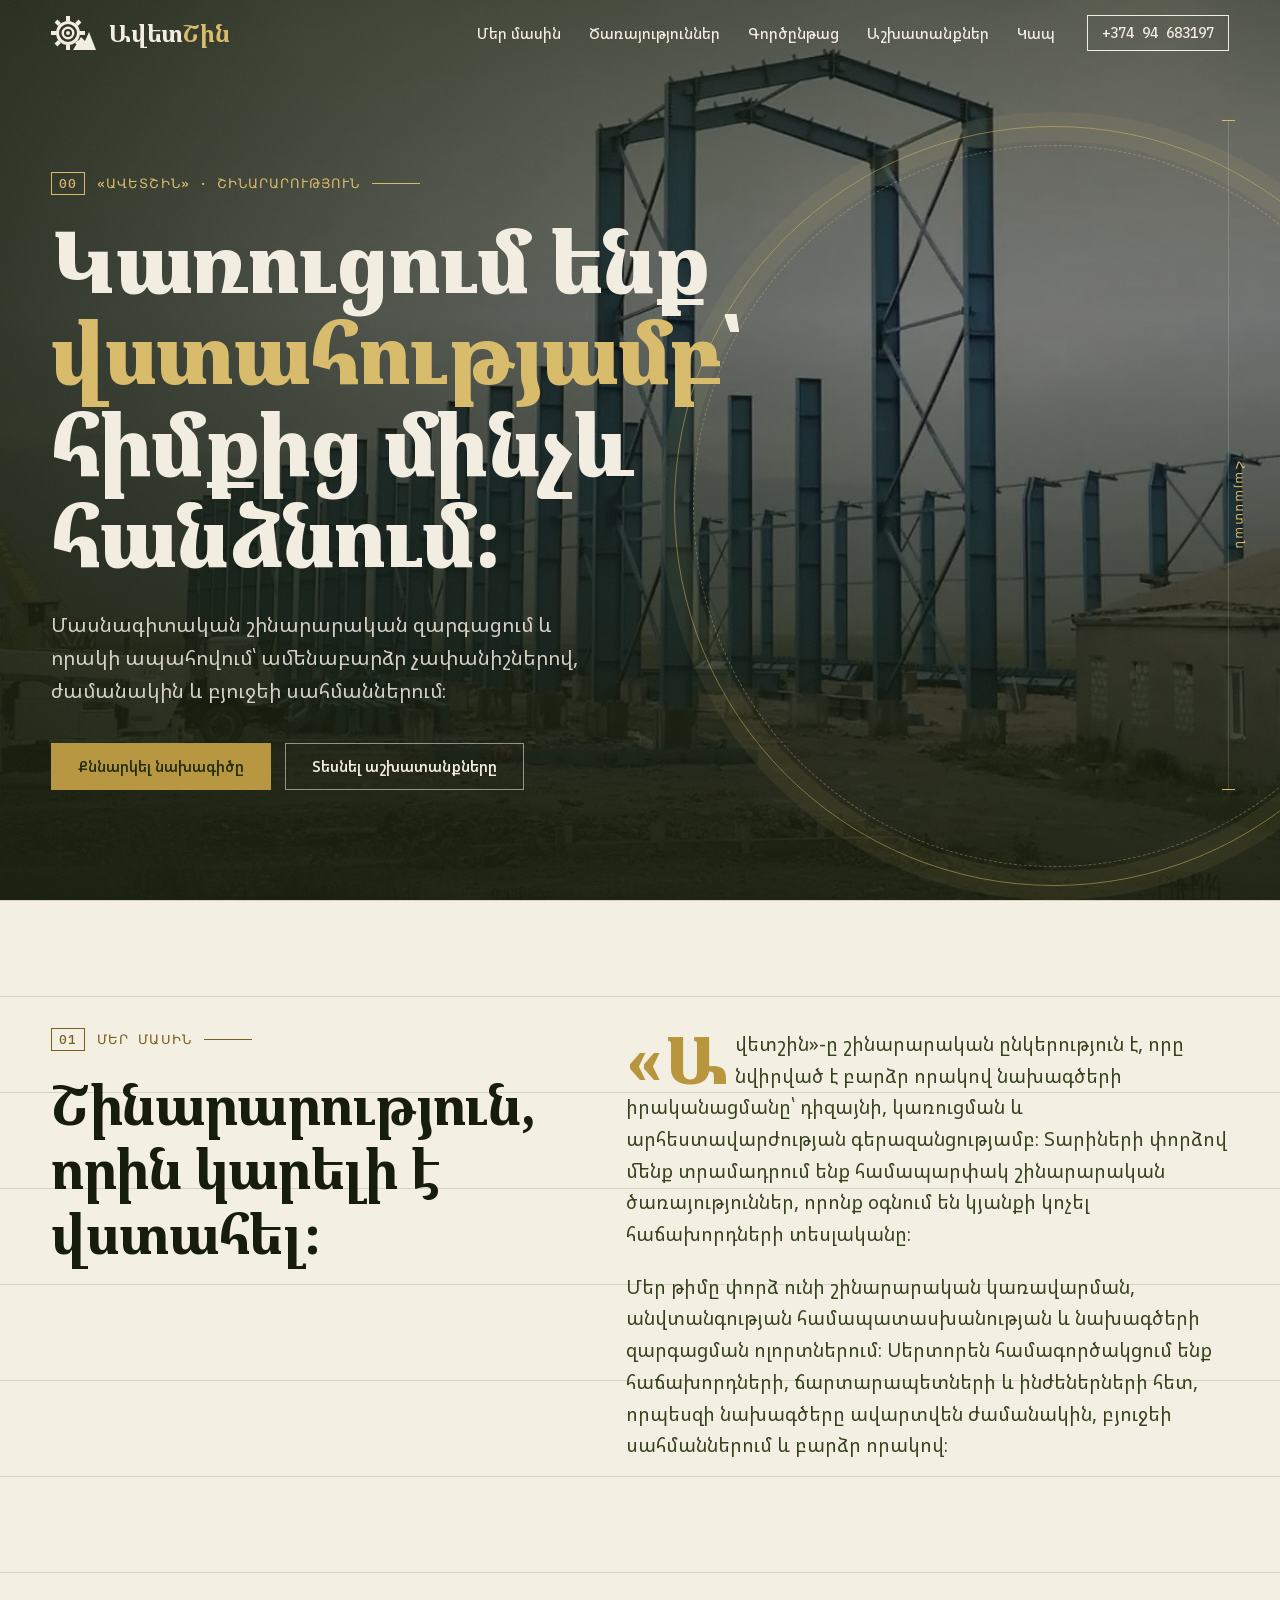
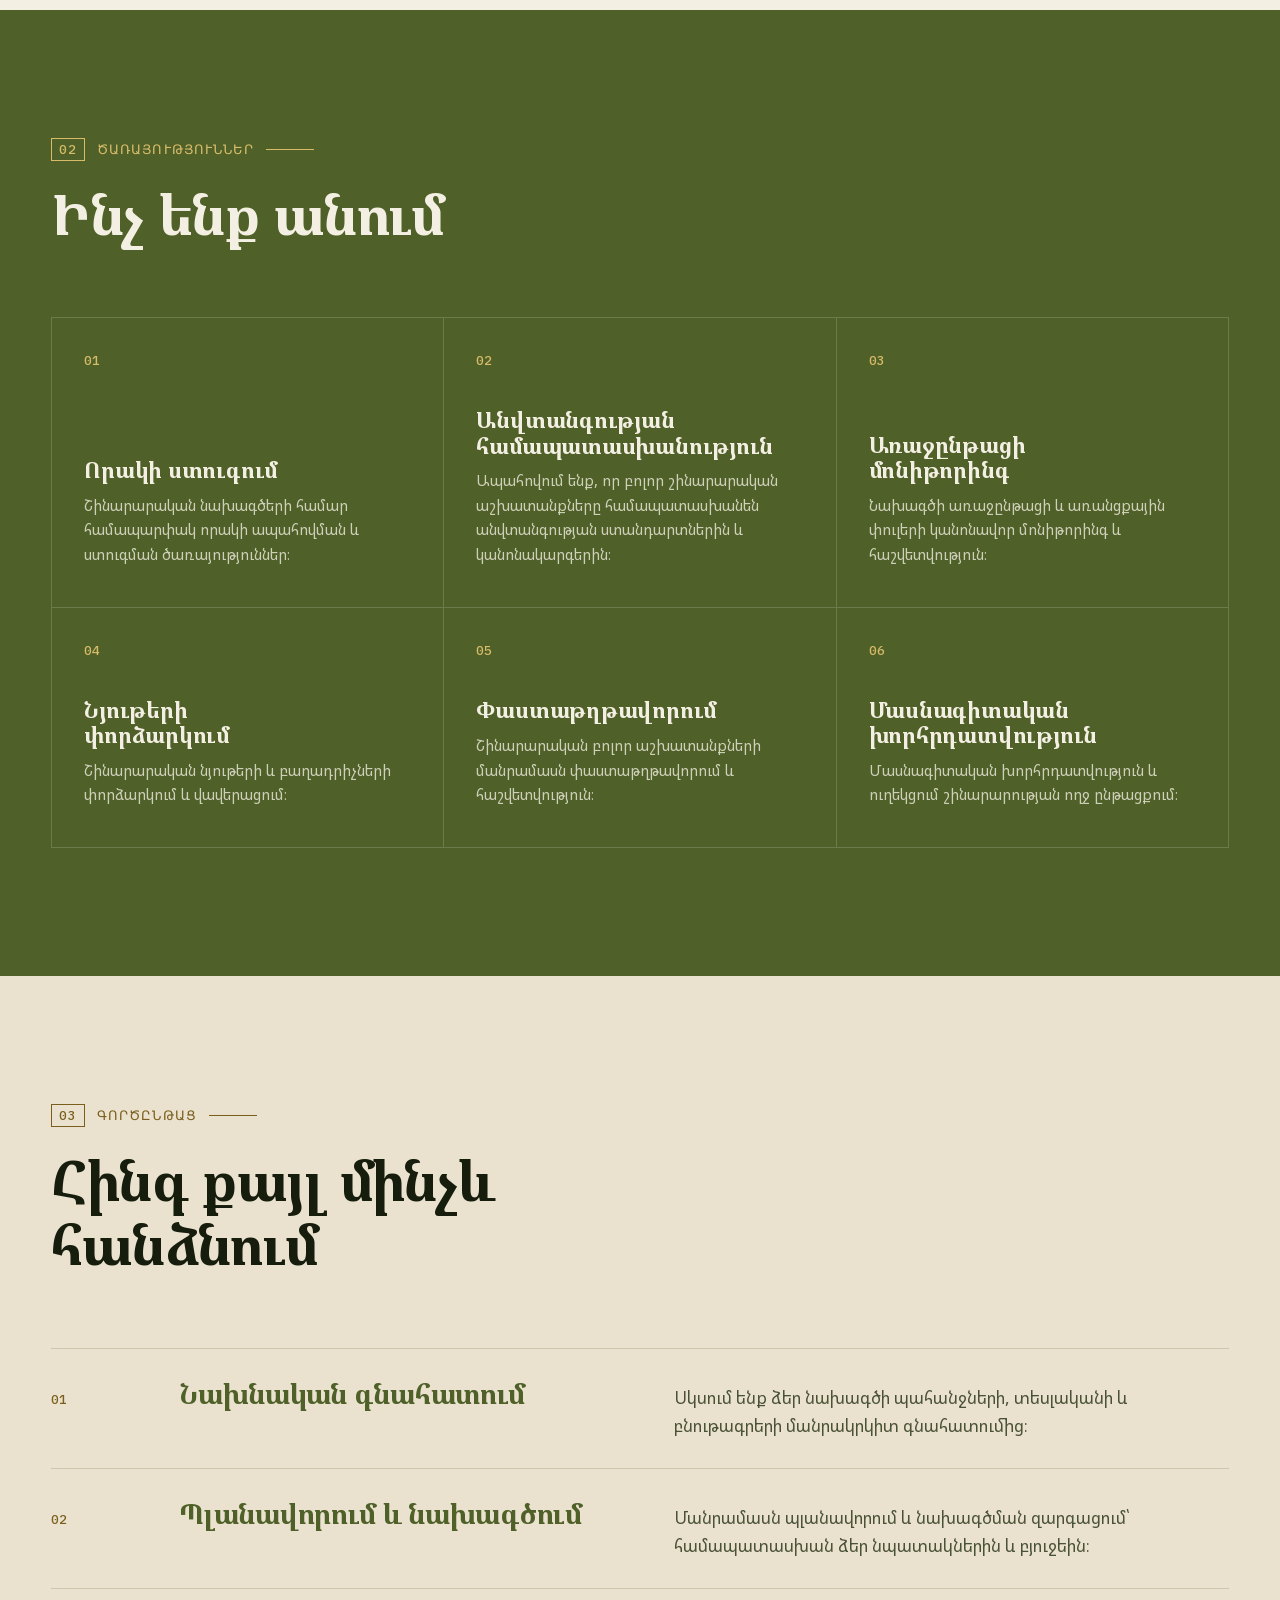
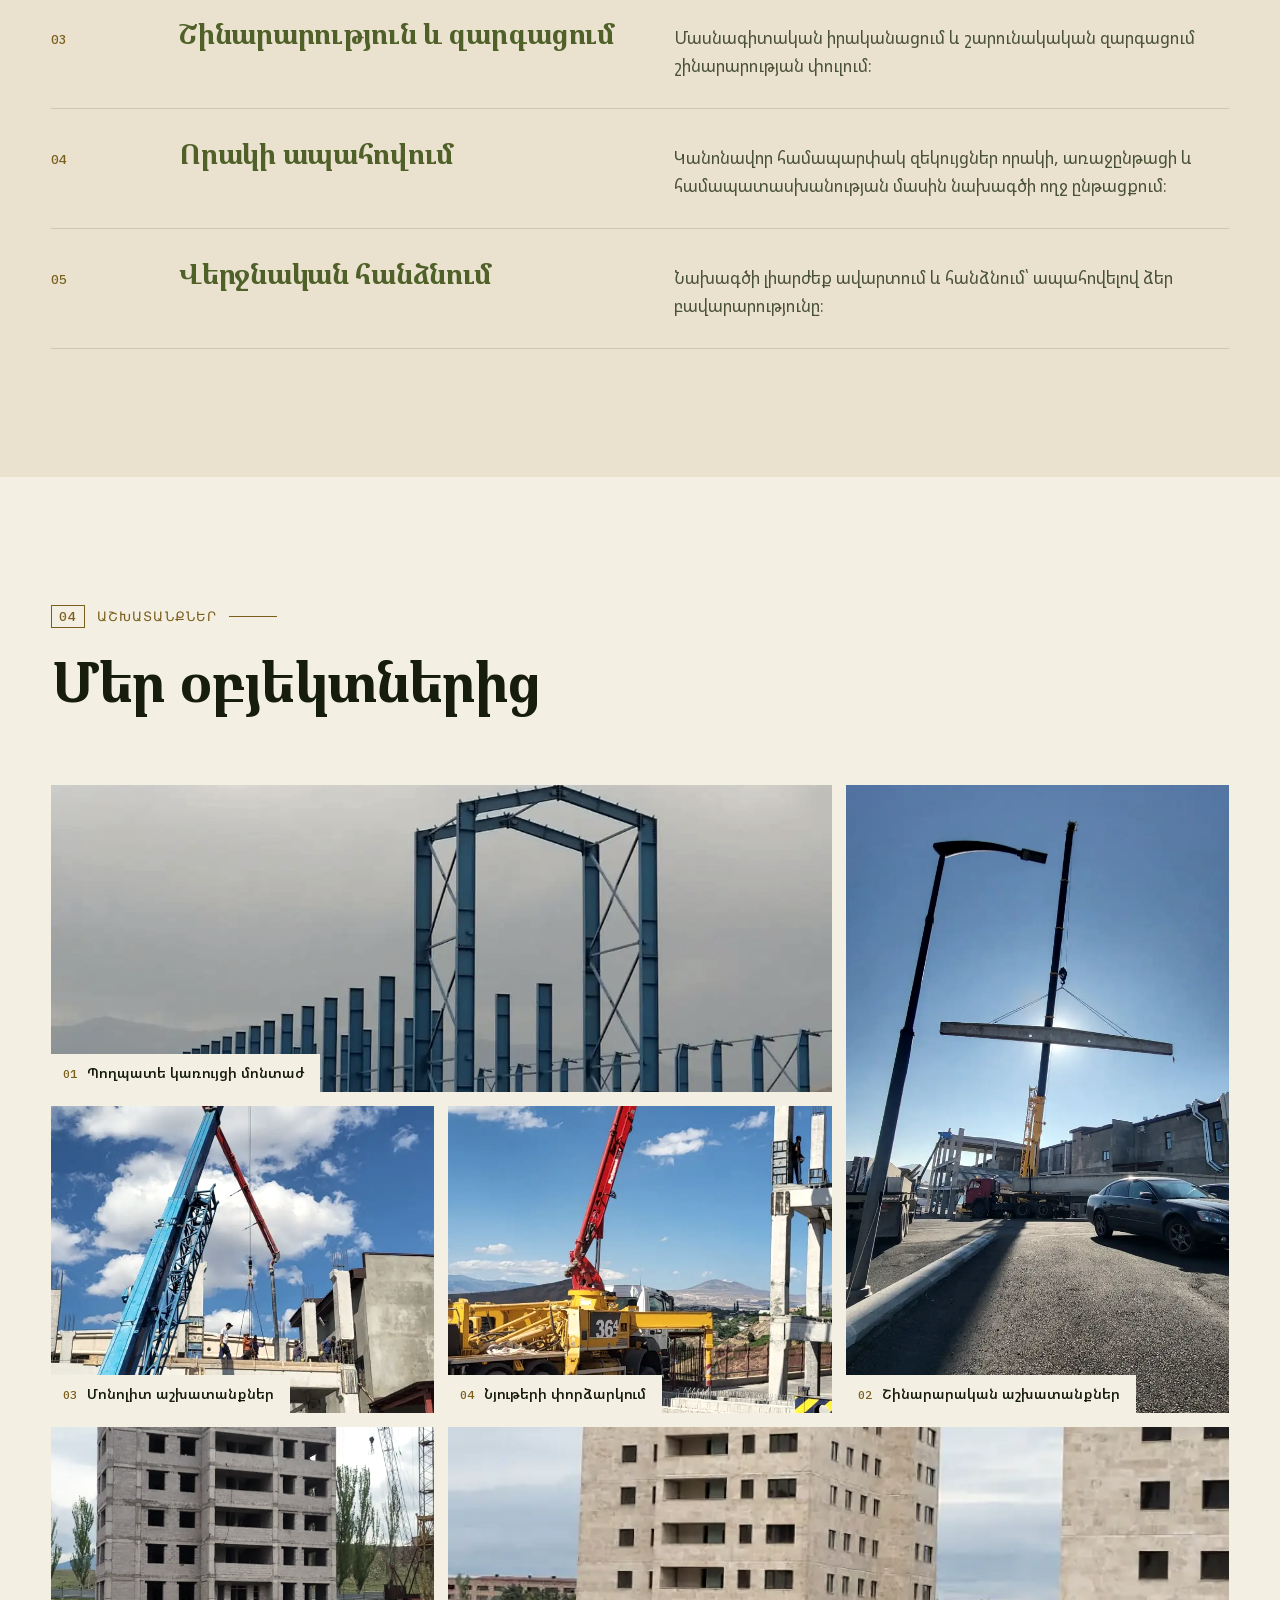
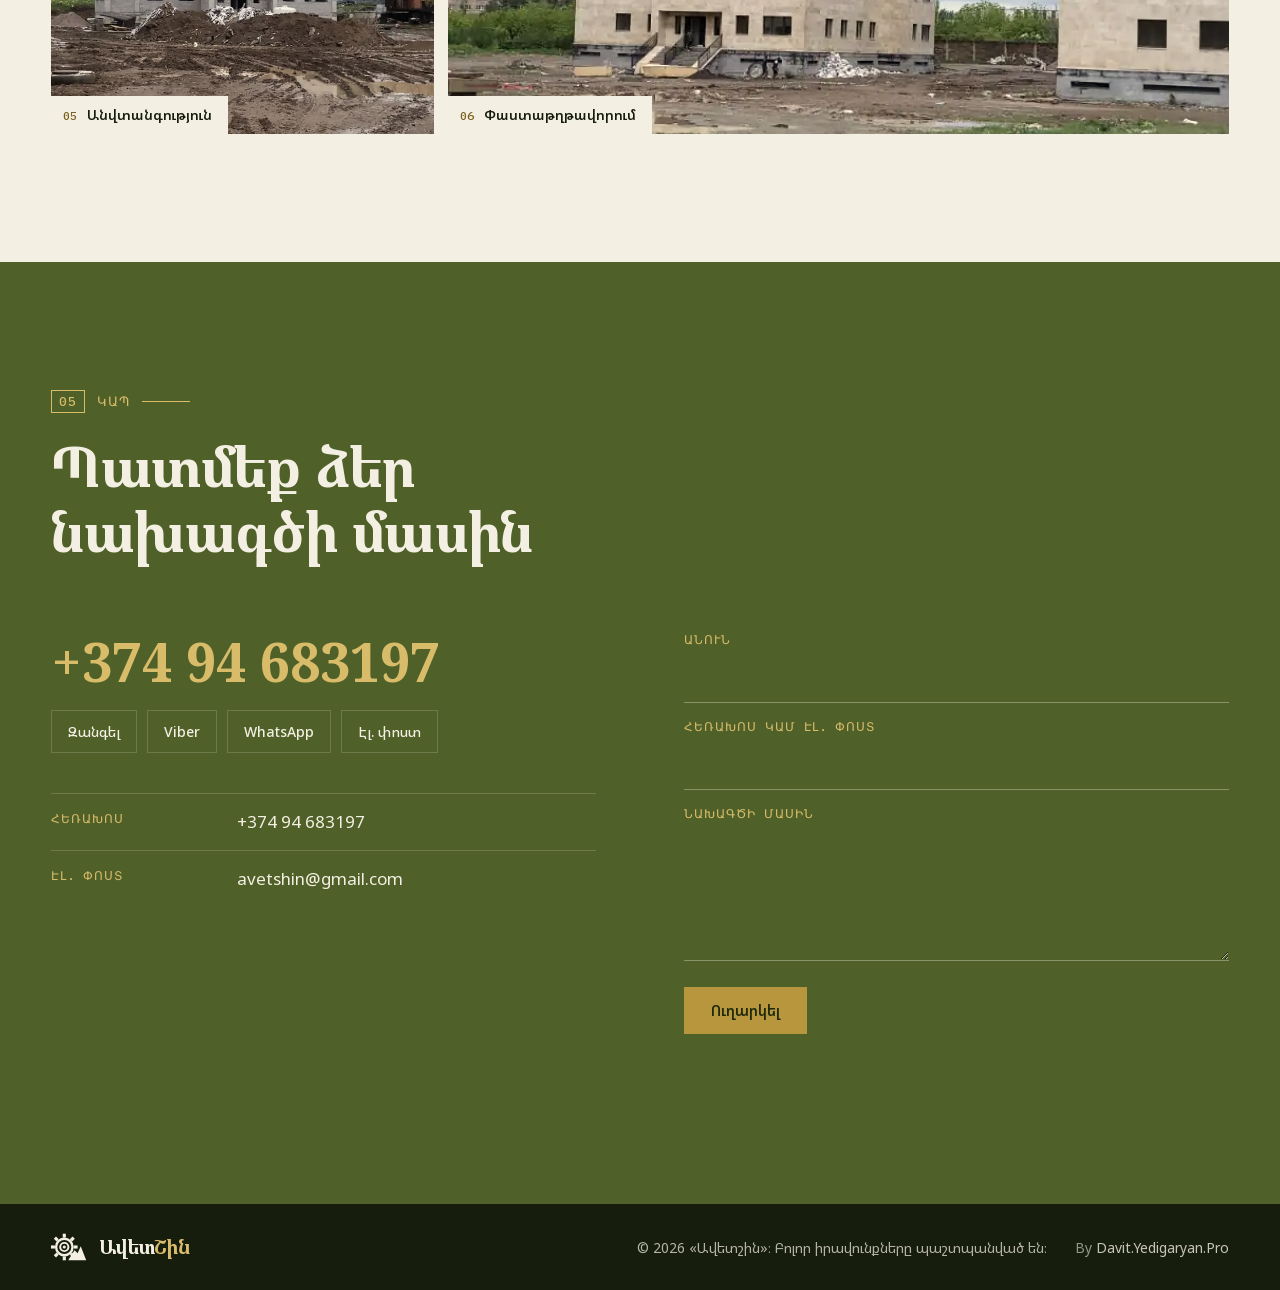
==== commit fefbf036: "deploy: site from uncommitted" ====
--- a/index.html
+++ b/index.html
@@ -1 +1 @@
-<!DOCTYPE html><!--uL_N55IgFdKLIrkRdVQVZ--><html lang="hy" class="noto_serif_armenian_b7c89aef-module__arhIJW__variable noto_sans_armenian_85cb9b9c-module__w4IFha__variable ibm_plex_mono_30c7ab4c-module__VCrZzq__variable"><head><meta charSet="utf-8"/><meta name="viewport" content="width=device-width, initial-scale=1"/><link rel="preload" href="/_next/static/media/0632d2c19ff44cbe-s.p.ff2a2d10.woff2" as="font" crossorigin="" type="font/woff2"/><link rel="preload" href="/_next/static/media/2dfa23f74893c739-s.p.3ca22f0f.woff2" as="font" crossorigin="" type="font/woff2"/><link rel="preload" href="/_next/static/media/3c3a7e34b0535193-s.p.2a713802.woff2" as="font" crossorigin="" type="font/woff2"/><link rel="preload" href="/_next/static/media/4bbee4715c9988bf-s.p.646a3374.woff2" as="font" crossorigin="" type="font/woff2"/><link rel="preload" href="/_next/static/media/99e609270109b47d-s.p.35f00e06.woff2" as="font" crossorigin="" type="font/woff2"/><link rel="preload" href="/_next/static/media/effe91970fc4db64-s.p.59d516ed.woff2" as="font" crossorigin="" type="font/woff2"/><link rel="preload" href="/gallery/project-1.jpg" as="image" fetchPriority="high"/><link rel="stylesheet" href="/_next/static/chunks/c849a509e346c99e.css" data-precedence="next"/><link rel="preload" as="script" fetchPriority="low" href="/_next/static/chunks/bbc2cadbc8ccf318.js"/><script src="/_next/static/chunks/82ea7df39657a777.js" async=""></script><script src="/_next/static/chunks/29bdd735087d69e6.js" async=""></script><script src="/_next/static/chunks/turbopack-b293a7d56b3e9b5d.js" async=""></script><script src="/_next/static/chunks/a78ebb06356f8a11.js" async=""></script><script src="/_next/static/chunks/42879de7b8087bc9.js" async=""></script><script src="/_next/static/chunks/1cfb74b85ef76e1c.js" async=""></script><meta name="next-size-adjust" content=""/><meta name="theme-color" content="#4F6128"/><title>Ավետշին — Շինարարական զարգացում</title><meta name="description" content="Մասնագիտական շինարարական զարգացում և որակի ապահովում։ Ապահովում ենք որակի, անվտանգության և համապատասխանության ամենաբարձր չափանիշները շինարարական նախագծերում։"/><meta name="keywords" content="շինարարական զարգացում,շինարարական ընկերություն,կառուցապատում,շինարարություն,անվտանգություն"/><meta property="og:title" content="Ավետշին — Շինարարական զարգացում"/><meta property="og:description" content="Մասնագիտական շինարարական զարգացում և որակի ապահովում։"/><meta property="og:type" content="website"/><meta name="twitter:card" content="summary"/><meta name="twitter:title" content="Ավետշին — Շինարարական զարգացում"/><meta name="twitter:description" content="Մասնագիտական շինարարական զարգացում և որակի ապահովում։"/><link rel="icon" href="/favicon.ico?favicon.9813af32.ico" sizes="1024x1024" type="image/x-icon"/><link rel="icon" href="/favicon.ico"/><script src="/_next/static/chunks/a6dad97d9634a72d.js" noModule=""></script></head><body><div hidden=""><!--$--><!--/$--></div><header class="topbar" id="top"><a class="wordmark" href="#top" aria-label="Ավետշին - գլխավոր"><svg class="wordmark__mark" viewBox="0 0 46 38" aria-hidden="true" fill="currentColor"><g><rect x="15" y="2" width="4" height="5" transform="rotate(0 17 19)"></rect><rect x="15" y="2" width="4" height="5" transform="rotate(45 17 19)"></rect><rect x="15" y="2" width="4" height="5" transform="rotate(90 17 19)"></rect><rect x="15" y="2" width="4" height="5" transform="rotate(135 17 19)"></rect><rect x="15" y="2" width="4" height="5" transform="rotate(180 17 19)"></rect><rect x="15" y="2" width="4" height="5" transform="rotate(225 17 19)"></rect><rect x="15" y="2" width="4" height="5" transform="rotate(270 17 19)"></rect><rect x="15" y="2" width="4" height="5" transform="rotate(315 17 19)"></rect></g><path fill-rule="evenodd" d="M5 19a12 12 0 1 0 24 0a12 12 0 1 0-24 0ZM8 19a9 9 0 1 0 18 0a9 9 0 1 0-18 0ZM10.5 19a6.5 6.5 0 1 0 13 0a6.5 6.5 0 1 0-13 0ZM13 19a4 4 0 1 0 8 0a4 4 0 1 0-8 0ZM15 19a2 2 0 1 0 4 0a2 2 0 1 0-4 0Z"></path><path d="M22 36 30 23l4 4 4-9 7 18Z"></path></svg><span class="wordmark__text">Ավետ<em>Շին</em></span></a><nav class="nav" aria-label="Գլխավոր ընտրացանկ"><button class="nav__toggle" aria-expanded="false" aria-controls="nav-list"><span class="sr-only">Ընտրացանկ</span><span></span><span></span></button><ul id="nav-list" class="nav__list"><li><a href="#about">Մեր մասին</a></li><li><a href="#services">Ծառայություններ</a></li><li><a href="#process">Գործընթաց</a></li><li><a href="#gallery">Աշխատանքներ</a></li><li><a href="#contact">Կապ</a></li></ul></nav><a class="topbar__call" href="tel:+37494683197">+374 94 683197</a></header><main><section class="hero"><figure class="hero__media"><img src="/gallery/project-1.jpg" alt="Պողպատե կառույցի մոնտաժ շինհրապարակում" fetchPriority="high"/></figure><div class="hero__ring" aria-hidden="true"></div><div class="hero__content"><p class="eyebrow reveal"><span class="eyebrow__num">00</span> «Ավետշին» · Շինարարություն</p><h1 class="hero__title reveal">Կառուցում ենք <em>վստահությամբ</em>՝ հիմքից մինչև հանձնում։</h1><p class="hero__lead reveal">Մասնագիտական շինարարական զարգացում և որակի ապահովում՝ ամենաբարձր չափանիշներով, ժամանակին և բյուջեի սահմաններում։</p><div class="hero__actions reveal"><a class="btn btn--solid" href="#contact">Քննարկել նախագիծը</a><a class="btn btn--line" href="#gallery">Տեսնել աշխատանքները</a></div></div><div class="hero__dim" aria-hidden="true"><span>Հայաստան</span></div></section><section class="about" id="about"><div class="section-head"><p class="eyebrow"><span class="eyebrow__num">01</span> Մեր մասին</p><h2>Շինարարություն, որին կարելի է վստահել։</h2></div><div class="about__body"><p>«Ավետշին»-ը շինարարական ընկերություն է, որը նվիրված է բարձր որակով նախագծերի իրականացմանը՝ դիզայնի, կառուցման և արհեստավարժության գերազանցությամբ։ Տարիների փորձով մենք տրամադրում ենք համապարփակ շինարարական ծառայություններ, որոնք օգնում են կյանքի կոչել հաճախորդների տեսլականը։</p><p>Մեր թիմը փորձ ունի շինարարական կառավարման, անվտանգության համապատասխանության և նախագծերի զարգացման ոլորտներում։ Սերտորեն համագործակցում ենք հաճախորդների, ճարտարապետների և ինժեներների հետ, որպեսզի նախագծերը ավարտվեն ժամանակին, բյուջեի սահմաններում և բարձր որակով։</p></div></section><section class="services" id="services"><div class="section-head section-head--light"><p class="eyebrow"><span class="eyebrow__num">02</span> Ծառայություններ</p><h2>Ինչ ենք անում</h2></div><ol class="services__grid"><li class="service"><span class="service__num">01</span><h3>Որակի ստուգում</h3><p>Շինարարական նախագծերի համար համապարփակ որակի ապահովման և ստուգման ծառայություններ։</p></li><li class="service"><span class="service__num">02</span><h3>Անվտանգության համապատասխանություն</h3><p>Ապահովում ենք, որ բոլոր շինարարական աշխատանքները համապատասխանեն անվտանգության ստանդարտներին և կանոնակարգերին։</p></li><li class="service"><span class="service__num">03</span><h3>Առաջընթացի մոնիթորինգ</h3><p>Նախագծի առաջընթացի և առանցքային փուլերի կանոնավոր մոնիթորինգ և հաշվետվություն։</p></li><li class="service"><span class="service__num">04</span><h3>Նյութերի փորձարկում</h3><p>Շինարարական նյութերի և բաղադրիչների փորձարկում և վավերացում։</p></li><li class="service"><span class="service__num">05</span><h3>Փաստաթղթավորում</h3><p>Շինարարական բոլոր աշխատանքների մանրամասն փաստաթղթավորում և հաշվետվություն։</p></li><li class="service"><span class="service__num">06</span><h3>Մասնագիտական խորհրդատվություն</h3><p>Մասնագիտական խորհրդատվություն և ուղեկցում շինարարության ողջ ընթացքում։</p></li></ol></section><section class="process" id="process"><div class="section-head"><p class="eyebrow"><span class="eyebrow__num">03</span> Գործընթաց</p><h2>Հինգ քայլ մինչև հանձնում</h2></div><ol class="process__list"><li class="step"><span class="step__num">01</span><h3>Նախնական գնահատում</h3><p>Սկսում ենք ձեր նախագծի պահանջների, տեսլականի և բնութագրերի մանրակրկիտ գնահատումից։</p></li><li class="step"><span class="step__num">02</span><h3>Պլանավորում և նախագծում</h3><p>Մանրամասն պլանավորում և նախագծման զարգացում՝ համապատասխան ձեր նպատակներին և բյուջեին։</p></li><li class="step"><span class="step__num">03</span><h3>Շինարարություն և զարգացում</h3><p>Մասնագիտական իրականացում և շարունակական զարգացում շինարարության փուլում։</p></li><li class="step"><span class="step__num">04</span><h3>Որակի ապահովում</h3><p>Կանոնավոր համապարփակ զեկույցներ որակի, առաջընթացի և համապատասխանության մասին նախագծի ողջ ընթացքում։</p></li><li class="step"><span class="step__num">05</span><h3>Վերջնական հանձնում</h3><p>Նախագծի լիարժեք ավարտում և հանձնում՝ ապահովելով ձեր բավարարությունը։</p></li></ol></section><section class="projects" id="gallery"><div class="section-head"><p class="eyebrow"><span class="eyebrow__num">04</span> Աշխատանքներ</p><h2>Մեր օբյեկտներից</h2></div><div class="gallery"><figure class="tile tile--wide"><img src="/gallery/project-1.jpg" alt="Պողպատե կառույցի մոնտաժ" loading="lazy"/><figcaption><span>01</span> <!-- -->Պողպատե կառույցի մոնտաժ</figcaption></figure><figure class="tile tile--tall"><img src="/gallery/project-2.jpg" alt="Շինարարական նախագծի զարգացում" loading="lazy"/><figcaption><span>02</span> <!-- -->Շինարարական աշխատանքներ</figcaption></figure><figure class="tile"><img src="/gallery/project-3.jpg" alt="Շինհրապարակ՝ ավտոամբարձիչով" loading="lazy"/><figcaption><span>03</span> <!-- -->Մոնոլիտ աշխատանքներ</figcaption></figure><figure class="tile"><img src="/gallery/project-4.jpg" alt="Նյութերի փորձարկում" loading="lazy"/><figcaption><span>04</span> <!-- -->Նյութերի փորձարկում</figcaption></figure><figure class="tile"><img src="/gallery/project-5.jpg" alt="Շինարարության անվտանգություն" loading="lazy"/><figcaption><span>05</span> <!-- -->Անվտանգություն</figcaption></figure><figure class="tile tile--wide"><img src="/gallery/project-6.jpg" alt="Շինարարական փաստաթղթավորում" loading="lazy"/><figcaption><span>06</span> <!-- -->Փաստաթղթավորում</figcaption></figure></div></section><section class="contact" id="contact"><div class="section-head section-head--light"><p class="eyebrow"><span class="eyebrow__num">05</span> Կապ</p><h2>Պատմեք ձեր նախագծի մասին</h2></div><div class="contact__grid"><div class="contact__info"><a class="contact__phone" href="tel:+37494683197">+374 94 683197</a><div class="contact__quick"><a class="chip" href="tel:+37494683197">Զանգել</a><a class="chip" href="viber://chat?number=%2B37494683197">Viber</a><a class="chip" href="https://wa.me/37494683197" target="_blank" rel="noopener noreferrer">WhatsApp</a><a class="chip" href="mailto:avetshin@gmail.com">Էլ. փոստ</a></div><dl class="contact__list"><div><dt>Հեռախոս</dt><dd><a href="tel:+37494683197">+374 94 683197</a></dd></div><div><dt>Էլ. փոստ</dt><dd><a href="mailto:avetshin@gmail.com">avetshin@gmail.com</a></dd></div></dl></div><form class="form"><label class="field"><span>Անուն</span><input type="text" autoComplete="name" required="" name="name"/></label><label class="field"><span>Հեռախոս կամ էլ. փոստ</span><input type="text" autoComplete="tel" required="" name="contact"/></label><label class="field"><span>Նախագծի մասին</span><textarea name="message" rows="4" required=""></textarea></label><button class="btn btn--solid" type="submit">Ուղարկել</button><p role="status" aria-live="polite" style="margin:0;min-height:1.4em;color:var(--accent-soft)"></p></form></div></section><!--$--><!--/$--></main><footer class="footer"><a class="wordmark" href="#top" aria-label="Ավետշին"><svg class="wordmark__mark" viewBox="0 0 46 38" aria-hidden="true" fill="currentColor"><g><rect x="15" y="2" width="4" height="5" transform="rotate(0 17 19)"></rect><rect x="15" y="2" width="4" height="5" transform="rotate(45 17 19)"></rect><rect x="15" y="2" width="4" height="5" transform="rotate(90 17 19)"></rect><rect x="15" y="2" width="4" height="5" transform="rotate(135 17 19)"></rect><rect x="15" y="2" width="4" height="5" transform="rotate(180 17 19)"></rect><rect x="15" y="2" width="4" height="5" transform="rotate(225 17 19)"></rect><rect x="15" y="2" width="4" height="5" transform="rotate(270 17 19)"></rect><rect x="15" y="2" width="4" height="5" transform="rotate(315 17 19)"></rect></g><path fill-rule="evenodd" d="M5 19a12 12 0 1 0 24 0a12 12 0 1 0-24 0ZM8 19a9 9 0 1 0 18 0a9 9 0 1 0-18 0ZM10.5 19a6.5 6.5 0 1 0 13 0a6.5 6.5 0 1 0-13 0ZM13 19a4 4 0 1 0 8 0a4 4 0 1 0-8 0ZM15 19a2 2 0 1 0 4 0a2 2 0 1 0-4 0Z"></path><path d="M22 36 30 23l4 4 4-9 7 18Z"></path></svg><span class="wordmark__text">Ավետ<em>Շին</em></span></a><span class="footer__copy">© <!-- -->2026<!-- --> «Ավետշին»։ Բոլոր իրավունքները պաշտպանված են։</span><span class="footer__credit">By<!-- --> <a href="https://davit.yedigaryan.pro" target="_blank" rel="noopener noreferrer">Davit.Yedigaryan.Pro</a></span></footer><script src="/_next/static/chunks/bbc2cadbc8ccf318.js" id="_R_" async=""></script><script>(self.__next_f=self.__next_f||[]).push([0])</script><script>self.__next_f.push([1,"1:\"$Sreact.fragment\"\n2:I[53501,[\"/_next/static/chunks/a78ebb06356f8a11.js\"],\"default\"]\n3:I[39756,[\"/_next/static/chunks/42879de7b8087bc9.js\"],\"default\"]\n4:I[37457,[\"/_next/static/chunks/42879de7b8087bc9.js\"],\"default\"]\nf:I[68027,[],\"default\"]\n:HL[\"/_next/static/chunks/c849a509e346c99e.css\",\"style\"]\n:HL[\"/_next/static/media/0632d2c19ff44cbe-s.p.ff2a2d10.woff2\",\"font\",{\"crossOrigin\":\"\",\"type\":\"font/woff2\"}]\n:HL[\"/_next/static/media/2dfa23f74893c739-s.p.3ca22f0f.woff2\",\"font\",{\"crossOrigin\":\"\",\"type\":\"font/woff2\"}]\n:HL[\"/_next/static/media/3c3a7e34b0535193-s.p.2a713802.woff2\",\"font\",{\"crossOrigin\":\"\",\"type\":\"font/woff2\"}]\n:HL[\"/_next/static/media/4bbee4715c9988bf-s.p.646a3374.woff2\",\"font\",{\"crossOrigin\":\"\",\"type\":\"font/woff2\"}]\n:HL[\"/_next/static/media/99e609270109b47d-s.p.35f00e06.woff2\",\"font\",{\"crossOrigin\":\"\",\"type\":\"font/woff2\"}]\n:HL[\"/_next/static/media/effe91970fc4db64-s.p.59d516ed.woff2\",\"font\",{\"crossOrigin\":\"\",\"type\":\"font/woff2\"}]\n:HL[\"/gallery/project-1.jpg\",\"image\",{\"fetchPriority\":\"high\"}]\n"])</script><script>self.__next_f.push([1,"0:{\"P\":null,\"b\":\"uL_N55IgFdKLIrkRdVQVZ\",\"c\":[\"\",\"\"],\"q\":\"\",\"i\":false,\"f\":[[[\"\",{\"children\":[\"__PAGE__\",{}]},\"$undefined\",\"$undefined\",true],[[\"$\",\"$1\",\"c\",{\"children\":[[[\"$\",\"link\",\"0\",{\"rel\":\"stylesheet\",\"href\":\"/_next/static/chunks/c849a509e346c99e.css\",\"precedence\":\"next\",\"crossOrigin\":\"$undefined\",\"nonce\":\"$undefined\"}],[\"$\",\"script\",\"script-0\",{\"src\":\"/_next/static/chunks/a78ebb06356f8a11.js\",\"async\":true,\"nonce\":\"$undefined\"}]],[\"$\",\"html\",null,{\"lang\":\"hy\",\"className\":\"noto_serif_armenian_b7c89aef-module__arhIJW__variable noto_sans_armenian_85cb9b9c-module__w4IFha__variable ibm_plex_mono_30c7ab4c-module__VCrZzq__variable\",\"children\":[\"$\",\"body\",null,{\"children\":[[\"$\",\"$L2\",null,{}],[\"$\",\"main\",null,{\"children\":[\"$\",\"$L3\",null,{\"parallelRouterKey\":\"children\",\"error\":\"$undefined\",\"errorStyles\":\"$undefined\",\"errorScripts\":\"$undefined\",\"template\":[\"$\",\"$L4\",null,{}],\"templateStyles\":\"$undefined\",\"templateScripts\":\"$undefined\",\"notFound\":[[[\"$\",\"title\",null,{\"children\":\"404: This page could not be found.\"}],[\"$\",\"div\",null,{\"style\":{\"fontFamily\":\"system-ui,\\\"Segoe UI\\\",Roboto,Helvetica,Arial,sans-serif,\\\"Apple Color Emoji\\\",\\\"Segoe UI Emoji\\\"\",\"height\":\"100vh\",\"textAlign\":\"center\",\"display\":\"flex\",\"flexDirection\":\"column\",\"alignItems\":\"center\",\"justifyContent\":\"center\"},\"children\":[\"$\",\"div\",null,{\"children\":[[\"$\",\"style\",null,{\"dangerouslySetInnerHTML\":{\"__html\":\"body{color:#000;background:#fff;margin:0}.next-error-h1{border-right:1px solid rgba(0,0,0,.3)}@media (prefers-color-scheme:dark){body{color:#fff;background:#000}.next-error-h1{border-right:1px solid rgba(255,255,255,.3)}}\"}}],[\"$\",\"h1\",null,{\"className\":\"next-error-h1\",\"style\":{\"display\":\"inline-block\",\"margin\":\"0 20px 0 0\",\"padding\":\"0 23px 0 0\",\"fontSize\":24,\"fontWeight\":500,\"verticalAlign\":\"top\",\"lineHeight\":\"49px\"},\"children\":404}],[\"$\",\"div\",null,{\"style\":{\"display\":\"inline-block\"},\"children\":[\"$\",\"h2\",null,{\"style\":{\"fontSize\":14,\"fontWeight\":400,\"lineHeight\":\"49px\",\"margin\":0},\"children\":\"This page could not be found.\"}]}]]}]}]],[]],\"forbidden\":\"$undefined\",\"unauthorized\":\"$undefined\"}]}],[\"$\",\"footer\",null,{\"className\":\"footer\",\"children\":[[\"$\",\"a\",null,{\"className\":\"wordmark\",\"href\":\"#top\",\"aria-label\":\"Ավետշին\",\"children\":[[\"$\",\"svg\",null,{\"className\":\"wordmark__mark\",\"viewBox\":\"0 0 46 38\",\"aria-hidden\":\"true\",\"fill\":\"currentColor\",\"children\":[[\"$\",\"g\",null,{\"children\":[[\"$\",\"rect\",\"0\",{\"x\":\"15\",\"y\":\"2\",\"width\":\"4\",\"height\":\"5\",\"transform\":\"rotate(0 17 19)\"}],[\"$\",\"rect\",\"1\",{\"x\":\"15\",\"y\":\"2\",\"width\":\"4\",\"height\":\"5\",\"transform\":\"rotate(45 17 19)\"}],[\"$\",\"rect\",\"2\",{\"x\":\"15\",\"y\":\"2\",\"width\":\"4\",\"height\":\"5\",\"transform\":\"rotate(90 17 19)\"}],[\"$\",\"rect\",\"3\",{\"x\":\"15\",\"y\":\"2\",\"width\":\"4\",\"height\":\"5\",\"transform\":\"rotate(135 17 19)\"}],[\"$\",\"rect\",\"4\",{\"x\":\"15\",\"y\":\"2\",\"width\":\"4\",\"height\":\"5\",\"transform\":\"rotate(180 17 19)\"}],[\"$\",\"rect\",\"5\",{\"x\":\"15\",\"y\":\"2\",\"width\":\"4\",\"height\":\"5\",\"transform\":\"rotate(225 17 19)\"}],[\"$\",\"rect\",\"6\",{\"x\":\"15\",\"y\":\"2\",\"width\":\"4\",\"height\":\"5\",\"transform\":\"rotate(270 17 19)\"}],[\"$\",\"rect\",\"7\",{\"x\":\"15\",\"y\":\"2\",\"width\":\"4\",\"height\":\"5\",\"transform\":\"rotate(315 17 19)\"}]]}],[\"$\",\"path\",null,{\"fillRule\":\"evenodd\",\"d\":\"M5 19a12 12 0 1 0 24 0a12 12 0 1 0-24 0ZM8 19a9 9 0 1 0 18 0a9 9 0 1 0-18 0ZM10.5 19a6.5 6.5 0 1 0 13 0a6.5 6.5 0 1 0-13 0ZM13 19a4 4 0 1 0 8 0a4 4 0 1 0-8 0ZM15 19a2 2 0 1 0 4 0a2 2 0 1 0-4 0Z\"}],[\"$\",\"path\",null,{\"d\":\"M22 36 30 23l4 4 4-9 7 18Z\"}]]}],[\"$\",\"span\",null,{\"className\":\"wordmark__text\",\"children\":[\"Ավետ\",[\"$\",\"em\",null,{\"children\":\"Շին\"}]]}]]}],[\"$\",\"span\",null,{\"className\":\"footer__copy\",\"children\":[\"© \",2026,\" «Ավետշին»։ Բոլոր իրավունքները պաշտպանված են։\"]}],[\"$\",\"span\",null,{\"className\":\"footer__credit\",\"children\":[\"By\",\" \",[\"$\",\"a\",null,{\"href\":\"https://davit.yedigaryan.pro\",\"target\":\"_blank\",\"rel\":\"noopener noreferrer\",\"children\":\"Davit.Yedigaryan.Pro\"}]]}]]}]]}]}]]}],{\"children\":[[\"$\",\"$1\",\"c\",{\"children\":[[[\"$\",\"section\",null,{\"className\":\"hero\",\"children\":[[\"$\",\"figure\",null,{\"className\":\"hero__media\",\"children\":[\"$\",\"img\",null,{\"src\":\"/gallery/project-1.jpg\",\"alt\":\"Պողպատե կառույցի մոնտաժ շինհրապարակում\",\"fetchPriority\":\"high\"}]}],[\"$\",\"div\",null,{\"className\":\"hero__ring\",\"aria-hidden\":\"true\"}],[\"$\",\"div\",null,{\"className\":\"hero__content\",\"children\":[[\"$\",\"p\",null,{\"className\":\"eyebrow reveal\",\"children\":[[\"$\",\"span\",null,{\"className\":\"eyebrow__num\",\"children\":\"00\"}],\" «Ավետշին» · Շինարարություն\"]}],[\"$\",\"h1\",null,{\"className\":\"hero__title reveal\",\"children\":[\"Կառուցում ենք \",[\"$\",\"em\",null,{\"children\":\"վստահությամբ\"}],\"՝ հիմքից մինչև հանձնում։\"]}],[\"$\",\"p\",null,{\"className\":\"hero__lead reveal\",\"children\":\"Մասնագիտական շինարարական զարգացում և որակի ապահովում՝ ամենաբարձր չափանիշներով, ժամանակին և բյուջեի սահմաններում։\"}],\"$L5\"]}],\"$L6\"]}],\"$L7\",\"$L8\",\"$L9\",\"$La\",\"$Lb\"],[\"$Lc\"],\"$Ld\"]}],{},null,false,false]},null,false,false],\"$Le\",false]],\"m\":\"$undefined\",\"G\":[\"$f\",[]],\"s\":false,\"S\":true}\n"])</script><script>self.__next_f.push([1,"10:I[71994,[\"/_next/static/chunks/a78ebb06356f8a11.js\",\"/_next/static/chunks/1cfb74b85ef76e1c.js\"],\"default\"]\n11:I[97367,[\"/_next/static/chunks/42879de7b8087bc9.js\"],\"OutletBoundary\"]\n12:\"$Sreact.suspense\"\n14:I[97367,[\"/_next/static/chunks/42879de7b8087bc9.js\"],\"ViewportBoundary\"]\n16:I[97367,[\"/_next/static/chunks/42879de7b8087bc9.js\"],\"MetadataBoundary\"]\n5:[\"$\",\"div\",null,{\"className\":\"hero__actions reveal\",\"children\":[[\"$\",\"a\",null,{\"className\":\"btn btn--solid\",\"href\":\"#contact\",\"children\":\"Քննարկել նախագիծը\"}],[\"$\",\"a\",null,{\"className\":\"btn btn--line\",\"href\":\"#gallery\",\"children\":\"Տեսնել աշխատանքները\"}]]}]\n6:[\"$\",\"div\",null,{\"className\":\"hero__dim\",\"aria-hidden\":\"true\",\"children\":[\"$\",\"span\",null,{\"children\":\"Հայաստան\"}]}]\n7:[\"$\",\"section\",null,{\"className\":\"about\",\"id\":\"about\",\"children\":[[\"$\",\"div\",null,{\"className\":\"section-head\",\"children\":[[\"$\",\"p\",null,{\"className\":\"eyebrow\",\"children\":[[\"$\",\"span\",null,{\"className\":\"eyebrow__num\",\"children\":\"01\"}],\" Մեր մասին\"]}],[\"$\",\"h2\",null,{\"children\":\"Շինարարություն, որին կարելի է վստահել։\"}]]}],[\"$\",\"div\",null,{\"className\":\"about__body\",\"children\":[[\"$\",\"p\",null,{\"children\":\"«Ավետշին»-ը շինարարական ընկերություն է, որը նվիրված է բարձր որակով նախագծերի իրականացմանը՝ դիզայնի, կառուցման և արհեստավարժության գերազանցությամբ։ Տարիների փորձով մենք տրամադրում ենք համապարփակ շինարարական ծառայություններ, որոնք օգնում են կյանքի կոչել հաճախորդների տեսլականը։\"}],[\"$\",\"p\",null,{\"children\":\"Մեր թիմը փորձ ունի շինարարական կառավարման, անվտանգության համապատասխանության և նախագծերի զարգացման ոլորտներում։ Սերտորեն համագործակցում ենք հաճախորդների, ճարտարապետների և ինժեներների հետ, որպեսզի նախագծերը ավարտվեն ժամանակին, բյուջեի սահմաններում և բարձր որակով։\"}]]}]]}]\n"])</script><script>self.__next_f.push([1,"8:[\"$\",\"section\",null,{\"className\":\"services\",\"id\":\"services\",\"children\":[[\"$\",\"div\",null,{\"className\":\"section-head section-head--light\",\"children\":[[\"$\",\"p\",null,{\"className\":\"eyebrow\",\"children\":[[\"$\",\"span\",null,{\"className\":\"eyebrow__num\",\"children\":\"02\"}],\" Ծառայություններ\"]}],[\"$\",\"h2\",null,{\"children\":\"Ինչ ենք անում\"}]]}],[\"$\",\"ol\",null,{\"className\":\"services__grid\",\"children\":[[\"$\",\"li\",\"Որակի ստուգում\",{\"className\":\"service\",\"children\":[[\"$\",\"span\",null,{\"className\":\"service__num\",\"children\":\"01\"}],[\"$\",\"h3\",null,{\"children\":\"Որակի ստուգում\"}],[\"$\",\"p\",null,{\"children\":\"Շինարարական նախագծերի համար համապարփակ որակի ապահովման և ստուգման ծառայություններ։\"}]]}],[\"$\",\"li\",\"Անվտանգության համապատասխանություն\",{\"className\":\"service\",\"children\":[[\"$\",\"span\",null,{\"className\":\"service__num\",\"children\":\"02\"}],[\"$\",\"h3\",null,{\"children\":\"Անվտանգության համապատասխանություն\"}],[\"$\",\"p\",null,{\"children\":\"Ապահովում ենք, որ բոլոր շինարարական աշխատանքները համապատասխանեն անվտանգության ստանդարտներին և կանոնակարգերին։\"}]]}],[\"$\",\"li\",\"Առաջընթացի մոնիթորինգ\",{\"className\":\"service\",\"children\":[[\"$\",\"span\",null,{\"className\":\"service__num\",\"children\":\"03\"}],[\"$\",\"h3\",null,{\"children\":\"Առաջընթացի մոնիթորինգ\"}],[\"$\",\"p\",null,{\"children\":\"Նախագծի առաջընթացի և առանցքային փուլերի կանոնավոր մոնիթորինգ և հաշվետվություն։\"}]]}],[\"$\",\"li\",\"Նյութերի փորձարկում\",{\"className\":\"service\",\"children\":[[\"$\",\"span\",null,{\"className\":\"service__num\",\"children\":\"04\"}],[\"$\",\"h3\",null,{\"children\":\"Նյութերի փորձարկում\"}],[\"$\",\"p\",null,{\"children\":\"Շինարարական նյութերի և բաղադրիչների փորձարկում և վավերացում։\"}]]}],[\"$\",\"li\",\"Փաստաթղթավորում\",{\"className\":\"service\",\"children\":[[\"$\",\"span\",null,{\"className\":\"service__num\",\"children\":\"05\"}],[\"$\",\"h3\",null,{\"children\":\"Փաստաթղթավորում\"}],[\"$\",\"p\",null,{\"children\":\"Շինարարական բոլոր աշխատանքների մանրամասն փաստաթղթավորում և հաշվետվություն։\"}]]}],[\"$\",\"li\",\"Մասնագիտական խորհրդատվություն\",{\"className\":\"service\",\"children\":[[\"$\",\"span\",null,{\"className\":\"service__num\",\"children\":\"06\"}],[\"$\",\"h3\",null,{\"children\":\"Մասնագիտական խորհրդատվություն\"}],[\"$\",\"p\",null,{\"children\":\"Մասնագիտական խորհրդատվություն և ուղեկցում շինարարության ողջ ընթացքում։\"}]]}]]}]]}]\n"])</script><script>self.__next_f.push([1,"9:[\"$\",\"section\",null,{\"className\":\"process\",\"id\":\"process\",\"children\":[[\"$\",\"div\",null,{\"className\":\"section-head\",\"children\":[[\"$\",\"p\",null,{\"className\":\"eyebrow\",\"children\":[[\"$\",\"span\",null,{\"className\":\"eyebrow__num\",\"children\":\"03\"}],\" Գործընթաց\"]}],[\"$\",\"h2\",null,{\"children\":\"Հինգ քայլ մինչև հանձնում\"}]]}],[\"$\",\"ol\",null,{\"className\":\"process__list\",\"children\":[[\"$\",\"li\",\"Նախնական գնահատում\",{\"className\":\"step\",\"children\":[[\"$\",\"span\",null,{\"className\":\"step__num\",\"children\":\"01\"}],[\"$\",\"h3\",null,{\"children\":\"Նախնական գնահատում\"}],[\"$\",\"p\",null,{\"children\":\"Սկսում ենք ձեր նախագծի պահանջների, տեսլականի և բնութագրերի մանրակրկիտ գնահատումից։\"}]]}],[\"$\",\"li\",\"Պլանավորում և նախագծում\",{\"className\":\"step\",\"children\":[[\"$\",\"span\",null,{\"className\":\"step__num\",\"children\":\"02\"}],[\"$\",\"h3\",null,{\"children\":\"Պլանավորում և նախագծում\"}],[\"$\",\"p\",null,{\"children\":\"Մանրամասն պլանավորում և նախագծման զարգացում՝ համապատասխան ձեր նպատակներին և բյուջեին։\"}]]}],[\"$\",\"li\",\"Շինարարություն և զարգացում\",{\"className\":\"step\",\"children\":[[\"$\",\"span\",null,{\"className\":\"step__num\",\"children\":\"03\"}],[\"$\",\"h3\",null,{\"children\":\"Շինարարություն և զարգացում\"}],[\"$\",\"p\",null,{\"children\":\"Մասնագիտական իրականացում և շարունակական զարգացում շինարարության փուլում։\"}]]}],[\"$\",\"li\",\"Որակի ապահովում\",{\"className\":\"step\",\"children\":[[\"$\",\"span\",null,{\"className\":\"step__num\",\"children\":\"04\"}],[\"$\",\"h3\",null,{\"children\":\"Որակի ապահովում\"}],[\"$\",\"p\",null,{\"children\":\"Կանոնավոր համապարփակ զեկույցներ որակի, առաջընթացի և համապատասխանության մասին նախագծի ողջ ընթացքում։\"}]]}],[\"$\",\"li\",\"Վերջնական հանձնում\",{\"className\":\"step\",\"children\":[[\"$\",\"span\",null,{\"className\":\"step__num\",\"children\":\"05\"}],[\"$\",\"h3\",null,{\"children\":\"Վերջնական հանձնում\"}],[\"$\",\"p\",null,{\"children\":\"Նախագծի լիարժեք ավարտում և հանձնում՝ ապահովելով ձեր բավարարությունը։\"}]]}]]}]]}]\n"])</script><script>self.__next_f.push([1,"a:[\"$\",\"section\",null,{\"className\":\"projects\",\"id\":\"gallery\",\"children\":[[\"$\",\"div\",null,{\"className\":\"section-head\",\"children\":[[\"$\",\"p\",null,{\"className\":\"eyebrow\",\"children\":[[\"$\",\"span\",null,{\"className\":\"eyebrow__num\",\"children\":\"04\"}],\" Աշխատանքներ\"]}],[\"$\",\"h2\",null,{\"children\":\"Մեր օբյեկտներից\"}]]}],[\"$\",\"div\",null,{\"className\":\"gallery\",\"children\":[[\"$\",\"figure\",\"/gallery/project-1.jpg\",{\"className\":\"tile tile--wide\",\"children\":[[\"$\",\"img\",null,{\"src\":\"/gallery/project-1.jpg\",\"alt\":\"Պողպատե կառույցի մոնտաժ\",\"loading\":\"lazy\"}],[\"$\",\"figcaption\",null,{\"children\":[[\"$\",\"span\",null,{\"children\":\"01\"}],\" \",\"Պողպատե կառույցի մոնտաժ\"]}]]}],[\"$\",\"figure\",\"/gallery/project-2.jpg\",{\"className\":\"tile tile--tall\",\"children\":[[\"$\",\"img\",null,{\"src\":\"/gallery/project-2.jpg\",\"alt\":\"Շինարարական նախագծի զարգացում\",\"loading\":\"lazy\"}],[\"$\",\"figcaption\",null,{\"children\":[[\"$\",\"span\",null,{\"children\":\"02\"}],\" \",\"Շինարարական աշխատանքներ\"]}]]}],[\"$\",\"figure\",\"/gallery/project-3.jpg\",{\"className\":\"tile\",\"children\":[[\"$\",\"img\",null,{\"src\":\"/gallery/project-3.jpg\",\"alt\":\"Շինհրապարակ՝ ավտոամբարձիչով\",\"loading\":\"lazy\"}],[\"$\",\"figcaption\",null,{\"children\":[[\"$\",\"span\",null,{\"children\":\"03\"}],\" \",\"Մոնոլիտ աշխատանքներ\"]}]]}],[\"$\",\"figure\",\"/gallery/project-4.jpg\",{\"className\":\"tile\",\"children\":[[\"$\",\"img\",null,{\"src\":\"/gallery/project-4.jpg\",\"alt\":\"Նյութերի փորձարկում\",\"loading\":\"lazy\"}],[\"$\",\"figcaption\",null,{\"children\":[[\"$\",\"span\",null,{\"children\":\"04\"}],\" \",\"Նյութերի փորձարկում\"]}]]}],[\"$\",\"figure\",\"/gallery/project-5.jpg\",{\"className\":\"tile\",\"children\":[[\"$\",\"img\",null,{\"src\":\"/gallery/project-5.jpg\",\"alt\":\"Շինարարության անվտանգություն\",\"loading\":\"lazy\"}],[\"$\",\"figcaption\",null,{\"children\":[[\"$\",\"span\",null,{\"children\":\"05\"}],\" \",\"Անվտանգություն\"]}]]}],[\"$\",\"figure\",\"/gallery/project-6.jpg\",{\"className\":\"tile tile--wide\",\"children\":[[\"$\",\"img\",null,{\"src\":\"/gallery/project-6.jpg\",\"alt\":\"Շինարարական փաստաթղթավորում\",\"loading\":\"lazy\"}],[\"$\",\"figcaption\",null,{\"children\":[[\"$\",\"span\",null,{\"children\":\"06\"}],\" \",\"Փաստաթղթավորում\"]}]]}]]}]]}]\n"])</script><script>self.__next_f.push([1,"b:[\"$\",\"$L10\",null,{}]\nc:[\"$\",\"script\",\"script-0\",{\"src\":\"/_next/static/chunks/1cfb74b85ef76e1c.js\",\"async\":true,\"nonce\":\"$undefined\"}]\nd:[\"$\",\"$L11\",null,{\"children\":[\"$\",\"$12\",null,{\"name\":\"Next.MetadataOutlet\",\"children\":\"$@13\"}]}]\ne:[\"$\",\"$1\",\"h\",{\"children\":[null,[\"$\",\"$L14\",null,{\"children\":\"$@15\"}],[\"$\",\"div\",null,{\"hidden\":true,\"children\":[\"$\",\"$L16\",null,{\"children\":[\"$\",\"$12\",null,{\"name\":\"Next.Metadata\",\"children\":\"$@17\"}]}]}],[\"$\",\"meta\",null,{\"name\":\"next-size-adjust\",\"content\":\"\"}]]}]\n"])</script><script>self.__next_f.push([1,"15:[[\"$\",\"meta\",\"0\",{\"charSet\":\"utf-8\"}],[\"$\",\"meta\",\"1\",{\"name\":\"viewport\",\"content\":\"width=device-width, initial-scale=1\"}],[\"$\",\"meta\",\"2\",{\"name\":\"theme-color\",\"content\":\"#4F6128\"}]]\n"])</script><script>self.__next_f.push([1,"18:I[27201,[\"/_next/static/chunks/42879de7b8087bc9.js\"],\"IconMark\"]\n17:[[\"$\",\"title\",\"0\",{\"children\":\"Ավետշին — Շինարարական զարգացում\"}],[\"$\",\"meta\",\"1\",{\"name\":\"description\",\"content\":\"Մասնագիտական շինարարական զարգացում և որակի ապահովում։ Ապահովում ենք որակի, անվտանգության և համապատասխանության ամենաբարձր չափանիշները շինարարական նախագծերում։\"}],[\"$\",\"meta\",\"2\",{\"name\":\"keywords\",\"content\":\"շինարարական զարգացում,շինարարական ընկերություն,կառուցապատում,շինարարություն,անվտանգություն\"}],[\"$\",\"meta\",\"3\",{\"property\":\"og:title\",\"content\":\"Ավետշին — Շինարարական զարգացում\"}],[\"$\",\"meta\",\"4\",{\"property\":\"og:description\",\"content\":\"Մասնագիտական շինարարական զարգացում և որակի ապահովում։\"}],[\"$\",\"meta\",\"5\",{\"property\":\"og:type\",\"content\":\"website\"}],[\"$\",\"meta\",\"6\",{\"name\":\"twitter:card\",\"content\":\"summary\"}],[\"$\",\"meta\",\"7\",{\"name\":\"twitter:title\",\"content\":\"Ավետշին — Շինարարական զարգացում\"}],[\"$\",\"meta\",\"8\",{\"name\":\"twitter:description\",\"content\":\"Մասնագիտական շինարարական զարգացում և որակի ապահովում։\"}],[\"$\",\"link\",\"9\",{\"rel\":\"icon\",\"href\":\"/favicon.ico?favicon.9813af32.ico\",\"sizes\":\"1024x1024\",\"type\":\"image/x-icon\"}],[\"$\",\"link\",\"10\",{\"rel\":\"icon\",\"href\":\"/favicon.ico\"}],[\"$\",\"$L18\",\"11\",{}]]\n13:null\n"])</script></body></html>+<!DOCTYPE html><!--LS7DTWv8BTHO5g_fl_4vV--><html lang="hy" class="noto_serif_armenian_b7c89aef-module__arhIJW__variable noto_sans_armenian_85cb9b9c-module__w4IFha__variable ibm_plex_mono_30c7ab4c-module__VCrZzq__variable"><head><meta charSet="utf-8"/><meta name="viewport" content="width=device-width, initial-scale=1"/><link rel="preload" href="/_next/static/media/0632d2c19ff44cbe-s.p.ff2a2d10.woff2" as="font" crossorigin="" type="font/woff2"/><link rel="preload" href="/_next/static/media/2dfa23f74893c739-s.p.3ca22f0f.woff2" as="font" crossorigin="" type="font/woff2"/><link rel="preload" href="/_next/static/media/3c3a7e34b0535193-s.p.2a713802.woff2" as="font" crossorigin="" type="font/woff2"/><link rel="preload" href="/_next/static/media/4bbee4715c9988bf-s.p.646a3374.woff2" as="font" crossorigin="" type="font/woff2"/><link rel="preload" href="/_next/static/media/99e609270109b47d-s.p.35f00e06.woff2" as="font" crossorigin="" type="font/woff2"/><link rel="preload" href="/_next/static/media/effe91970fc4db64-s.p.59d516ed.woff2" as="font" crossorigin="" type="font/woff2"/><link rel="preload" href="/gallery/project-1.webp" as="image" fetchPriority="high"/><link rel="stylesheet" href="/_next/static/chunks/c849a509e346c99e.css" data-precedence="next"/><link rel="preload" as="script" fetchPriority="low" href="/_next/static/chunks/bbc2cadbc8ccf318.js"/><script src="/_next/static/chunks/82ea7df39657a777.js" async=""></script><script src="/_next/static/chunks/29bdd735087d69e6.js" async=""></script><script src="/_next/static/chunks/turbopack-b293a7d56b3e9b5d.js" async=""></script><script src="/_next/static/chunks/a78ebb06356f8a11.js" async=""></script><script src="/_next/static/chunks/42879de7b8087bc9.js" async=""></script><script src="/_next/static/chunks/1cfb74b85ef76e1c.js" async=""></script><meta name="next-size-adjust" content=""/><meta name="theme-color" content="#4F6128"/><title>Ավետշին — Շինարարական զարգացում</title><meta name="description" content="Մասնագիտական շինարարական զարգացում և որակի ապահովում։ Ապահովում ենք որակի, անվտանգության և համապատասխանության ամենաբարձր չափանիշները շինարարական նախագծերում։"/><meta name="keywords" content="շինարարական զարգացում,շինարարական ընկերություն,կառուցապատում,շինարարություն,անվտանգություն"/><meta property="og:title" content="Ավետշին — Շինարարական զարգացում"/><meta property="og:description" content="Մասնագիտական շինարարական զարգացում և որակի ապահովում։"/><meta property="og:type" content="website"/><meta name="twitter:card" content="summary"/><meta name="twitter:title" content="Ավետշին — Շինարարական զարգացում"/><meta name="twitter:description" content="Մասնագիտական շինարարական զարգացում և որակի ապահովում։"/><link rel="icon" href="/favicon.ico?favicon.9813af32.ico" sizes="1024x1024" type="image/x-icon"/><link rel="icon" href="/favicon.ico"/><script src="/_next/static/chunks/a6dad97d9634a72d.js" noModule=""></script></head><body><div hidden=""><!--$--><!--/$--></div><header class="topbar" id="top"><a class="wordmark" href="#top" aria-label="Ավետշին - գլխավոր"><svg class="wordmark__mark" viewBox="0 0 46 38" aria-hidden="true" fill="currentColor"><g><rect x="15" y="2" width="4" height="5" transform="rotate(0 17 19)"></rect><rect x="15" y="2" width="4" height="5" transform="rotate(45 17 19)"></rect><rect x="15" y="2" width="4" height="5" transform="rotate(90 17 19)"></rect><rect x="15" y="2" width="4" height="5" transform="rotate(135 17 19)"></rect><rect x="15" y="2" width="4" height="5" transform="rotate(180 17 19)"></rect><rect x="15" y="2" width="4" height="5" transform="rotate(225 17 19)"></rect><rect x="15" y="2" width="4" height="5" transform="rotate(270 17 19)"></rect><rect x="15" y="2" width="4" height="5" transform="rotate(315 17 19)"></rect></g><path fill-rule="evenodd" d="M5 19a12 12 0 1 0 24 0a12 12 0 1 0-24 0ZM8 19a9 9 0 1 0 18 0a9 9 0 1 0-18 0ZM10.5 19a6.5 6.5 0 1 0 13 0a6.5 6.5 0 1 0-13 0ZM13 19a4 4 0 1 0 8 0a4 4 0 1 0-8 0ZM15 19a2 2 0 1 0 4 0a2 2 0 1 0-4 0Z"></path><path d="M22 36 30 23l4 4 4-9 7 18Z"></path></svg><span class="wordmark__text">Ավետ<em>Շին</em></span></a><nav class="nav" aria-label="Գլխավոր ընտրացանկ"><button class="nav__toggle" aria-expanded="false" aria-controls="nav-list"><span class="sr-only">Ընտրացանկ</span><span></span><span></span></button><ul id="nav-list" class="nav__list"><li><a href="#about">Մեր մասին</a></li><li><a href="#services">Ծառայություններ</a></li><li><a href="#process">Գործընթաց</a></li><li><a href="#gallery">Աշխատանքներ</a></li><li><a href="#contact">Կապ</a></li></ul></nav><a class="topbar__call" href="tel:+37494683197">+374 94 683197</a></header><main><section class="hero"><figure class="hero__media"><img src="/gallery/project-1.webp" alt="Պողպատե կառույցի մոնտաժ շինհրապարակում" fetchPriority="high"/></figure><div class="hero__ring" aria-hidden="true"></div><div class="hero__content"><p class="eyebrow reveal"><span class="eyebrow__num">00</span> «Ավետշին» · Շինարարություն</p><h1 class="hero__title reveal">Կառուցում ենք <em>վստահությամբ</em>՝ հիմքից մինչև հանձնում։</h1><p class="hero__lead reveal">Մասնագիտական շինարարական զարգացում և որակի ապահովում՝ ամենաբարձր չափանիշներով, ժամանակին և բյուջեի սահմաններում։</p><div class="hero__actions reveal"><a class="btn btn--solid" href="#contact">Քննարկել նախագիծը</a><a class="btn btn--line" href="#gallery">Տեսնել աշխատանքները</a></div></div><div class="hero__dim" aria-hidden="true"><span>Հայաստան</span></div></section><section class="about" id="about"><div class="section-head"><p class="eyebrow"><span class="eyebrow__num">01</span> Մեր մասին</p><h2>Շինարարություն, որին կարելի է վստահել։</h2></div><div class="about__body"><p>«Ավետշին»-ը շինարարական ընկերություն է, որը նվիրված է բարձր որակով նախագծերի իրականացմանը՝ դիզայնի, կառուցման և արհեստավարժության գերազանցությամբ։ Տարիների փորձով մենք տրամադրում ենք համապարփակ շինարարական ծառայություններ, որոնք օգնում են կյանքի կոչել հաճախորդների տեսլականը։</p><p>Մեր թիմը փորձ ունի շինարարական կառավարման, անվտանգության համապատասխանության և նախագծերի զարգացման ոլորտներում։ Սերտորեն համագործակցում ենք հաճախորդների, ճարտարապետների և ինժեներների հետ, որպեսզի նախագծերը ավարտվեն ժամանակին, բյուջեի սահմաններում և բարձր որակով։</p></div></section><section class="services" id="services"><div class="section-head section-head--light"><p class="eyebrow"><span class="eyebrow__num">02</span> Ծառայություններ</p><h2>Ինչ ենք անում</h2></div><ol class="services__grid"><li class="service"><span class="service__num">01</span><h3>Որակի ստուգում</h3><p>Շինարարական նախագծերի համար համապարփակ որակի ապահովման և ստուգման ծառայություններ։</p></li><li class="service"><span class="service__num">02</span><h3>Անվտանգության համապատասխանություն</h3><p>Ապահովում ենք, որ բոլոր շինարարական աշխատանքները համապատասխանեն անվտանգության ստանդարտներին և կանոնակարգերին։</p></li><li class="service"><span class="service__num">03</span><h3>Առաջընթացի մոնիթորինգ</h3><p>Նախագծի առաջընթացի և առանցքային փուլերի կանոնավոր մոնիթորինգ և հաշվետվություն։</p></li><li class="service"><span class="service__num">04</span><h3>Նյութերի փորձարկում</h3><p>Շինարարական նյութերի և բաղադրիչների փորձարկում և վավերացում։</p></li><li class="service"><span class="service__num">05</span><h3>Փաստաթղթավորում</h3><p>Շինարարական բոլոր աշխատանքների մանրամասն փաստաթղթավորում և հաշվետվություն։</p></li><li class="service"><span class="service__num">06</span><h3>Մասնագիտական խորհրդատվություն</h3><p>Մասնագիտական խորհրդատվություն և ուղեկցում շինարարության ողջ ընթացքում։</p></li></ol></section><section class="process" id="process"><div class="section-head"><p class="eyebrow"><span class="eyebrow__num">03</span> Գործընթաց</p><h2>Հինգ քայլ մինչև հանձնում</h2></div><ol class="process__list"><li class="step"><span class="step__num">01</span><h3>Նախնական գնահատում</h3><p>Սկսում ենք ձեր նախագծի պահանջների, տեսլականի և բնութագրերի մանրակրկիտ գնահատումից։</p></li><li class="step"><span class="step__num">02</span><h3>Պլանավորում և նախագծում</h3><p>Մանրամասն պլանավորում և նախագծման զարգացում՝ համապատասխան ձեր նպատակներին և բյուջեին։</p></li><li class="step"><span class="step__num">03</span><h3>Շինարարություն և զարգացում</h3><p>Մասնագիտական իրականացում և շարունակական զարգացում շինարարության փուլում։</p></li><li class="step"><span class="step__num">04</span><h3>Որակի ապահովում</h3><p>Կանոնավոր համապարփակ զեկույցներ որակի, առաջընթացի և համապատասխանության մասին նախագծի ողջ ընթացքում։</p></li><li class="step"><span class="step__num">05</span><h3>Վերջնական հանձնում</h3><p>Նախագծի լիարժեք ավարտում և հանձնում՝ ապահովելով ձեր բավարարությունը։</p></li></ol></section><section class="projects" id="gallery"><div class="section-head"><p class="eyebrow"><span class="eyebrow__num">04</span> Աշխատանքներ</p><h2>Մեր օբյեկտներից</h2></div><div class="gallery"><figure class="tile tile--wide"><img src="/gallery/project-1.webp" alt="Պողպատե կառույցի մոնտաժ" loading="lazy"/><figcaption><span>01</span> <!-- -->Պողպատե կառույցի մոնտաժ</figcaption></figure><figure class="tile tile--tall"><img src="/gallery/project-2.webp" alt="Շինարարական նախագծի զարգացում" loading="lazy"/><figcaption><span>02</span> <!-- -->Շինարարական աշխատանքներ</figcaption></figure><figure class="tile"><img src="/gallery/project-3.webp" alt="Շինհրապարակ՝ ավտոամբարձիչով" loading="lazy"/><figcaption><span>03</span> <!-- -->Մոնոլիտ աշխատանքներ</figcaption></figure><figure class="tile"><img src="/gallery/project-4.webp" alt="Նյութերի փորձարկում" loading="lazy"/><figcaption><span>04</span> <!-- -->Նյութերի փորձարկում</figcaption></figure><figure class="tile"><img src="/gallery/project-5.webp" alt="Շինարարության անվտանգություն" loading="lazy"/><figcaption><span>05</span> <!-- -->Անվտանգություն</figcaption></figure><figure class="tile tile--wide"><img src="/gallery/project-6.webp" alt="Շինարարական փաստաթղթավորում" loading="lazy"/><figcaption><span>06</span> <!-- -->Փաստաթղթավորում</figcaption></figure></div></section><section class="contact" id="contact"><div class="section-head section-head--light"><p class="eyebrow"><span class="eyebrow__num">05</span> Կապ</p><h2>Պատմեք ձեր նախագծի մասին</h2></div><div class="contact__grid"><div class="contact__info"><a class="contact__phone" href="tel:+37494683197">+374 94 683197</a><div class="contact__quick"><a class="chip" href="tel:+37494683197">Զանգել</a><a class="chip" href="viber://chat?number=%2B37494683197">Viber</a><a class="chip" href="https://wa.me/37494683197" target="_blank" rel="noopener noreferrer">WhatsApp</a><a class="chip" href="mailto:avetshin@gmail.com">Էլ. փոստ</a></div><dl class="contact__list"><div><dt>Հեռախոս</dt><dd><a href="tel:+37494683197">+374 94 683197</a></dd></div><div><dt>Էլ. փոստ</dt><dd><a href="mailto:avetshin@gmail.com">avetshin@gmail.com</a></dd></div></dl></div><form class="form"><label class="field"><span>Անուն</span><input type="text" autoComplete="name" required="" name="name"/></label><label class="field"><span>Հեռախոս կամ էլ. փոստ</span><input type="text" autoComplete="tel" required="" name="contact"/></label><label class="field"><span>Նախագծի մասին</span><textarea name="message" rows="4" required=""></textarea></label><button class="btn btn--solid" type="submit">Ուղարկել</button><p role="status" aria-live="polite" style="margin:0;min-height:1.4em;color:var(--accent-soft)"></p></form></div></section><!--$--><!--/$--></main><footer class="footer"><a class="wordmark" href="#top" aria-label="Ավետշին"><svg class="wordmark__mark" viewBox="0 0 46 38" aria-hidden="true" fill="currentColor"><g><rect x="15" y="2" width="4" height="5" transform="rotate(0 17 19)"></rect><rect x="15" y="2" width="4" height="5" transform="rotate(45 17 19)"></rect><rect x="15" y="2" width="4" height="5" transform="rotate(90 17 19)"></rect><rect x="15" y="2" width="4" height="5" transform="rotate(135 17 19)"></rect><rect x="15" y="2" width="4" height="5" transform="rotate(180 17 19)"></rect><rect x="15" y="2" width="4" height="5" transform="rotate(225 17 19)"></rect><rect x="15" y="2" width="4" height="5" transform="rotate(270 17 19)"></rect><rect x="15" y="2" width="4" height="5" transform="rotate(315 17 19)"></rect></g><path fill-rule="evenodd" d="M5 19a12 12 0 1 0 24 0a12 12 0 1 0-24 0ZM8 19a9 9 0 1 0 18 0a9 9 0 1 0-18 0ZM10.5 19a6.5 6.5 0 1 0 13 0a6.5 6.5 0 1 0-13 0ZM13 19a4 4 0 1 0 8 0a4 4 0 1 0-8 0ZM15 19a2 2 0 1 0 4 0a2 2 0 1 0-4 0Z"></path><path d="M22 36 30 23l4 4 4-9 7 18Z"></path></svg><span class="wordmark__text">Ավետ<em>Շին</em></span></a><span class="footer__copy">© <!-- -->2026<!-- --> «Ավետշին»։ Բոլոր իրավունքները պաշտպանված են։</span><span class="footer__credit">By<!-- --> <a href="https://davit.yedigaryan.pro" target="_blank" rel="noopener noreferrer">Davit.Yedigaryan.Pro</a></span></footer><script src="/_next/static/chunks/bbc2cadbc8ccf318.js" id="_R_" async=""></script><script>(self.__next_f=self.__next_f||[]).push([0])</script><script>self.__next_f.push([1,"1:\"$Sreact.fragment\"\n2:I[53501,[\"/_next/static/chunks/a78ebb06356f8a11.js\"],\"default\"]\n3:I[39756,[\"/_next/static/chunks/42879de7b8087bc9.js\"],\"default\"]\n4:I[37457,[\"/_next/static/chunks/42879de7b8087bc9.js\"],\"default\"]\nf:I[68027,[],\"default\"]\n:HL[\"/_next/static/chunks/c849a509e346c99e.css\",\"style\"]\n:HL[\"/_next/static/media/0632d2c19ff44cbe-s.p.ff2a2d10.woff2\",\"font\",{\"crossOrigin\":\"\",\"type\":\"font/woff2\"}]\n:HL[\"/_next/static/media/2dfa23f74893c739-s.p.3ca22f0f.woff2\",\"font\",{\"crossOrigin\":\"\",\"type\":\"font/woff2\"}]\n:HL[\"/_next/static/media/3c3a7e34b0535193-s.p.2a713802.woff2\",\"font\",{\"crossOrigin\":\"\",\"type\":\"font/woff2\"}]\n:HL[\"/_next/static/media/4bbee4715c9988bf-s.p.646a3374.woff2\",\"font\",{\"crossOrigin\":\"\",\"type\":\"font/woff2\"}]\n:HL[\"/_next/static/media/99e609270109b47d-s.p.35f00e06.woff2\",\"font\",{\"crossOrigin\":\"\",\"type\":\"font/woff2\"}]\n:HL[\"/_next/static/media/effe91970fc4db64-s.p.59d516ed.woff2\",\"font\",{\"crossOrigin\":\"\",\"type\":\"font/woff2\"}]\n:HL[\"/gallery/project-1.webp\",\"image\",{\"fetchPriority\":\"high\"}]\n"])</script><script>self.__next_f.push([1,"0:{\"P\":null,\"b\":\"LS7DTWv8BTHO5g_fl-4vV\",\"c\":[\"\",\"\"],\"q\":\"\",\"i\":false,\"f\":[[[\"\",{\"children\":[\"__PAGE__\",{}]},\"$undefined\",\"$undefined\",true],[[\"$\",\"$1\",\"c\",{\"children\":[[[\"$\",\"link\",\"0\",{\"rel\":\"stylesheet\",\"href\":\"/_next/static/chunks/c849a509e346c99e.css\",\"precedence\":\"next\",\"crossOrigin\":\"$undefined\",\"nonce\":\"$undefined\"}],[\"$\",\"script\",\"script-0\",{\"src\":\"/_next/static/chunks/a78ebb06356f8a11.js\",\"async\":true,\"nonce\":\"$undefined\"}]],[\"$\",\"html\",null,{\"lang\":\"hy\",\"className\":\"noto_serif_armenian_b7c89aef-module__arhIJW__variable noto_sans_armenian_85cb9b9c-module__w4IFha__variable ibm_plex_mono_30c7ab4c-module__VCrZzq__variable\",\"children\":[\"$\",\"body\",null,{\"children\":[[\"$\",\"$L2\",null,{}],[\"$\",\"main\",null,{\"children\":[\"$\",\"$L3\",null,{\"parallelRouterKey\":\"children\",\"error\":\"$undefined\",\"errorStyles\":\"$undefined\",\"errorScripts\":\"$undefined\",\"template\":[\"$\",\"$L4\",null,{}],\"templateStyles\":\"$undefined\",\"templateScripts\":\"$undefined\",\"notFound\":[[[\"$\",\"title\",null,{\"children\":\"404: This page could not be found.\"}],[\"$\",\"div\",null,{\"style\":{\"fontFamily\":\"system-ui,\\\"Segoe UI\\\",Roboto,Helvetica,Arial,sans-serif,\\\"Apple Color Emoji\\\",\\\"Segoe UI Emoji\\\"\",\"height\":\"100vh\",\"textAlign\":\"center\",\"display\":\"flex\",\"flexDirection\":\"column\",\"alignItems\":\"center\",\"justifyContent\":\"center\"},\"children\":[\"$\",\"div\",null,{\"children\":[[\"$\",\"style\",null,{\"dangerouslySetInnerHTML\":{\"__html\":\"body{color:#000;background:#fff;margin:0}.next-error-h1{border-right:1px solid rgba(0,0,0,.3)}@media (prefers-color-scheme:dark){body{color:#fff;background:#000}.next-error-h1{border-right:1px solid rgba(255,255,255,.3)}}\"}}],[\"$\",\"h1\",null,{\"className\":\"next-error-h1\",\"style\":{\"display\":\"inline-block\",\"margin\":\"0 20px 0 0\",\"padding\":\"0 23px 0 0\",\"fontSize\":24,\"fontWeight\":500,\"verticalAlign\":\"top\",\"lineHeight\":\"49px\"},\"children\":404}],[\"$\",\"div\",null,{\"style\":{\"display\":\"inline-block\"},\"children\":[\"$\",\"h2\",null,{\"style\":{\"fontSize\":14,\"fontWeight\":400,\"lineHeight\":\"49px\",\"margin\":0},\"children\":\"This page could not be found.\"}]}]]}]}]],[]],\"forbidden\":\"$undefined\",\"unauthorized\":\"$undefined\"}]}],[\"$\",\"footer\",null,{\"className\":\"footer\",\"children\":[[\"$\",\"a\",null,{\"className\":\"wordmark\",\"href\":\"#top\",\"aria-label\":\"Ավետշին\",\"children\":[[\"$\",\"svg\",null,{\"className\":\"wordmark__mark\",\"viewBox\":\"0 0 46 38\",\"aria-hidden\":\"true\",\"fill\":\"currentColor\",\"children\":[[\"$\",\"g\",null,{\"children\":[[\"$\",\"rect\",\"0\",{\"x\":\"15\",\"y\":\"2\",\"width\":\"4\",\"height\":\"5\",\"transform\":\"rotate(0 17 19)\"}],[\"$\",\"rect\",\"1\",{\"x\":\"15\",\"y\":\"2\",\"width\":\"4\",\"height\":\"5\",\"transform\":\"rotate(45 17 19)\"}],[\"$\",\"rect\",\"2\",{\"x\":\"15\",\"y\":\"2\",\"width\":\"4\",\"height\":\"5\",\"transform\":\"rotate(90 17 19)\"}],[\"$\",\"rect\",\"3\",{\"x\":\"15\",\"y\":\"2\",\"width\":\"4\",\"height\":\"5\",\"transform\":\"rotate(135 17 19)\"}],[\"$\",\"rect\",\"4\",{\"x\":\"15\",\"y\":\"2\",\"width\":\"4\",\"height\":\"5\",\"transform\":\"rotate(180 17 19)\"}],[\"$\",\"rect\",\"5\",{\"x\":\"15\",\"y\":\"2\",\"width\":\"4\",\"height\":\"5\",\"transform\":\"rotate(225 17 19)\"}],[\"$\",\"rect\",\"6\",{\"x\":\"15\",\"y\":\"2\",\"width\":\"4\",\"height\":\"5\",\"transform\":\"rotate(270 17 19)\"}],[\"$\",\"rect\",\"7\",{\"x\":\"15\",\"y\":\"2\",\"width\":\"4\",\"height\":\"5\",\"transform\":\"rotate(315 17 19)\"}]]}],[\"$\",\"path\",null,{\"fillRule\":\"evenodd\",\"d\":\"M5 19a12 12 0 1 0 24 0a12 12 0 1 0-24 0ZM8 19a9 9 0 1 0 18 0a9 9 0 1 0-18 0ZM10.5 19a6.5 6.5 0 1 0 13 0a6.5 6.5 0 1 0-13 0ZM13 19a4 4 0 1 0 8 0a4 4 0 1 0-8 0ZM15 19a2 2 0 1 0 4 0a2 2 0 1 0-4 0Z\"}],[\"$\",\"path\",null,{\"d\":\"M22 36 30 23l4 4 4-9 7 18Z\"}]]}],[\"$\",\"span\",null,{\"className\":\"wordmark__text\",\"children\":[\"Ավետ\",[\"$\",\"em\",null,{\"children\":\"Շին\"}]]}]]}],[\"$\",\"span\",null,{\"className\":\"footer__copy\",\"children\":[\"© \",2026,\" «Ավետշին»։ Բոլոր իրավունքները պաշտպանված են։\"]}],[\"$\",\"span\",null,{\"className\":\"footer__credit\",\"children\":[\"By\",\" \",[\"$\",\"a\",null,{\"href\":\"https://davit.yedigaryan.pro\",\"target\":\"_blank\",\"rel\":\"noopener noreferrer\",\"children\":\"Davit.Yedigaryan.Pro\"}]]}]]}]]}]}]]}],{\"children\":[[\"$\",\"$1\",\"c\",{\"children\":[[[\"$\",\"section\",null,{\"className\":\"hero\",\"children\":[[\"$\",\"figure\",null,{\"className\":\"hero__media\",\"children\":[\"$\",\"img\",null,{\"src\":\"/gallery/project-1.webp\",\"alt\":\"Պողպատե կառույցի մոնտաժ շինհրապարակում\",\"fetchPriority\":\"high\"}]}],[\"$\",\"div\",null,{\"className\":\"hero__ring\",\"aria-hidden\":\"true\"}],[\"$\",\"div\",null,{\"className\":\"hero__content\",\"children\":[[\"$\",\"p\",null,{\"className\":\"eyebrow reveal\",\"children\":[[\"$\",\"span\",null,{\"className\":\"eyebrow__num\",\"children\":\"00\"}],\" «Ավետշին» · Շինարարություն\"]}],[\"$\",\"h1\",null,{\"className\":\"hero__title reveal\",\"children\":[\"Կառուցում ենք \",[\"$\",\"em\",null,{\"children\":\"վստահությամբ\"}],\"՝ հիմքից մինչև հանձնում։\"]}],[\"$\",\"p\",null,{\"className\":\"hero__lead reveal\",\"children\":\"Մասնագիտական շինարարական զարգացում և որակի ապահովում՝ ամենաբարձր չափանիշներով, ժամանակին և բյուջեի սահմաններում։\"}],\"$L5\"]}],\"$L6\"]}],\"$L7\",\"$L8\",\"$L9\",\"$La\",\"$Lb\"],[\"$Lc\"],\"$Ld\"]}],{},null,false,false]},null,false,false],\"$Le\",false]],\"m\":\"$undefined\",\"G\":[\"$f\",[]],\"s\":false,\"S\":true}\n"])</script><script>self.__next_f.push([1,"10:I[71994,[\"/_next/static/chunks/a78ebb06356f8a11.js\",\"/_next/static/chunks/1cfb74b85ef76e1c.js\"],\"default\"]\n11:I[97367,[\"/_next/static/chunks/42879de7b8087bc9.js\"],\"OutletBoundary\"]\n12:\"$Sreact.suspense\"\n14:I[97367,[\"/_next/static/chunks/42879de7b8087bc9.js\"],\"ViewportBoundary\"]\n16:I[97367,[\"/_next/static/chunks/42879de7b8087bc9.js\"],\"MetadataBoundary\"]\n5:[\"$\",\"div\",null,{\"className\":\"hero__actions reveal\",\"children\":[[\"$\",\"a\",null,{\"className\":\"btn btn--solid\",\"href\":\"#contact\",\"children\":\"Քննարկել նախագիծը\"}],[\"$\",\"a\",null,{\"className\":\"btn btn--line\",\"href\":\"#gallery\",\"children\":\"Տեսնել աշխատանքները\"}]]}]\n6:[\"$\",\"div\",null,{\"className\":\"hero__dim\",\"aria-hidden\":\"true\",\"children\":[\"$\",\"span\",null,{\"children\":\"Հայաստան\"}]}]\n7:[\"$\",\"section\",null,{\"className\":\"about\",\"id\":\"about\",\"children\":[[\"$\",\"div\",null,{\"className\":\"section-head\",\"children\":[[\"$\",\"p\",null,{\"className\":\"eyebrow\",\"children\":[[\"$\",\"span\",null,{\"className\":\"eyebrow__num\",\"children\":\"01\"}],\" Մեր մասին\"]}],[\"$\",\"h2\",null,{\"children\":\"Շինարարություն, որին կարելի է վստահել։\"}]]}],[\"$\",\"div\",null,{\"className\":\"about__body\",\"children\":[[\"$\",\"p\",null,{\"children\":\"«Ավետշին»-ը շինարարական ընկերություն է, որը նվիրված է բարձր որակով նախագծերի իրականացմանը՝ դիզայնի, կառուցման և արհեստավարժության գերազանցությամբ։ Տարիների փորձով մենք տրամադրում ենք համապարփակ շինարարական ծառայություններ, որոնք օգնում են կյանքի կոչել հաճախորդների տեսլականը։\"}],[\"$\",\"p\",null,{\"children\":\"Մեր թիմը փորձ ունի շինարարական կառավարման, անվտանգության համապատասխանության և նախագծերի զարգացման ոլորտներում։ Սերտորեն համագործակցում ենք հաճախորդների, ճարտարապետների և ինժեներների հետ, որպեսզի նախագծերը ավարտվեն ժամանակին, բյուջեի սահմաններում և բարձր որակով։\"}]]}]]}]\n"])</script><script>self.__next_f.push([1,"8:[\"$\",\"section\",null,{\"className\":\"services\",\"id\":\"services\",\"children\":[[\"$\",\"div\",null,{\"className\":\"section-head section-head--light\",\"children\":[[\"$\",\"p\",null,{\"className\":\"eyebrow\",\"children\":[[\"$\",\"span\",null,{\"className\":\"eyebrow__num\",\"children\":\"02\"}],\" Ծառայություններ\"]}],[\"$\",\"h2\",null,{\"children\":\"Ինչ ենք անում\"}]]}],[\"$\",\"ol\",null,{\"className\":\"services__grid\",\"children\":[[\"$\",\"li\",\"Որակի ստուգում\",{\"className\":\"service\",\"children\":[[\"$\",\"span\",null,{\"className\":\"service__num\",\"children\":\"01\"}],[\"$\",\"h3\",null,{\"children\":\"Որակի ստուգում\"}],[\"$\",\"p\",null,{\"children\":\"Շինարարական նախագծերի համար համապարփակ որակի ապահովման և ստուգման ծառայություններ։\"}]]}],[\"$\",\"li\",\"Անվտանգության համապատասխանություն\",{\"className\":\"service\",\"children\":[[\"$\",\"span\",null,{\"className\":\"service__num\",\"children\":\"02\"}],[\"$\",\"h3\",null,{\"children\":\"Անվտանգության համապատասխանություն\"}],[\"$\",\"p\",null,{\"children\":\"Ապահովում ենք, որ բոլոր շինարարական աշխատանքները համապատասխանեն անվտանգության ստանդարտներին և կանոնակարգերին։\"}]]}],[\"$\",\"li\",\"Առաջընթացի մոնիթորինգ\",{\"className\":\"service\",\"children\":[[\"$\",\"span\",null,{\"className\":\"service__num\",\"children\":\"03\"}],[\"$\",\"h3\",null,{\"children\":\"Առաջընթացի մոնիթորինգ\"}],[\"$\",\"p\",null,{\"children\":\"Նախագծի առաջընթացի և առանցքային փուլերի կանոնավոր մոնիթորինգ և հաշվետվություն։\"}]]}],[\"$\",\"li\",\"Նյութերի փորձարկում\",{\"className\":\"service\",\"children\":[[\"$\",\"span\",null,{\"className\":\"service__num\",\"children\":\"04\"}],[\"$\",\"h3\",null,{\"children\":\"Նյութերի փորձարկում\"}],[\"$\",\"p\",null,{\"children\":\"Շինարարական նյութերի և բաղադրիչների փորձարկում և վավերացում։\"}]]}],[\"$\",\"li\",\"Փաստաթղթավորում\",{\"className\":\"service\",\"children\":[[\"$\",\"span\",null,{\"className\":\"service__num\",\"children\":\"05\"}],[\"$\",\"h3\",null,{\"children\":\"Փաստաթղթավորում\"}],[\"$\",\"p\",null,{\"children\":\"Շինարարական բոլոր աշխատանքների մանրամասն փաստաթղթավորում և հաշվետվություն։\"}]]}],[\"$\",\"li\",\"Մասնագիտական խորհրդատվություն\",{\"className\":\"service\",\"children\":[[\"$\",\"span\",null,{\"className\":\"service__num\",\"children\":\"06\"}],[\"$\",\"h3\",null,{\"children\":\"Մասնագիտական խորհրդատվություն\"}],[\"$\",\"p\",null,{\"children\":\"Մասնագիտական խորհրդատվություն և ուղեկցում շինարարության ողջ ընթացքում։\"}]]}]]}]]}]\n"])</script><script>self.__next_f.push([1,"9:[\"$\",\"section\",null,{\"className\":\"process\",\"id\":\"process\",\"children\":[[\"$\",\"div\",null,{\"className\":\"section-head\",\"children\":[[\"$\",\"p\",null,{\"className\":\"eyebrow\",\"children\":[[\"$\",\"span\",null,{\"className\":\"eyebrow__num\",\"children\":\"03\"}],\" Գործընթաց\"]}],[\"$\",\"h2\",null,{\"children\":\"Հինգ քայլ մինչև հանձնում\"}]]}],[\"$\",\"ol\",null,{\"className\":\"process__list\",\"children\":[[\"$\",\"li\",\"Նախնական գնահատում\",{\"className\":\"step\",\"children\":[[\"$\",\"span\",null,{\"className\":\"step__num\",\"children\":\"01\"}],[\"$\",\"h3\",null,{\"children\":\"Նախնական գնահատում\"}],[\"$\",\"p\",null,{\"children\":\"Սկսում ենք ձեր նախագծի պահանջների, տեսլականի և բնութագրերի մանրակրկիտ գնահատումից։\"}]]}],[\"$\",\"li\",\"Պլանավորում և նախագծում\",{\"className\":\"step\",\"children\":[[\"$\",\"span\",null,{\"className\":\"step__num\",\"children\":\"02\"}],[\"$\",\"h3\",null,{\"children\":\"Պլանավորում և նախագծում\"}],[\"$\",\"p\",null,{\"children\":\"Մանրամասն պլանավորում և նախագծման զարգացում՝ համապատասխան ձեր նպատակներին և բյուջեին։\"}]]}],[\"$\",\"li\",\"Շինարարություն և զարգացում\",{\"className\":\"step\",\"children\":[[\"$\",\"span\",null,{\"className\":\"step__num\",\"children\":\"03\"}],[\"$\",\"h3\",null,{\"children\":\"Շինարարություն և զարգացում\"}],[\"$\",\"p\",null,{\"children\":\"Մասնագիտական իրականացում և շարունակական զարգացում շինարարության փուլում։\"}]]}],[\"$\",\"li\",\"Որակի ապահովում\",{\"className\":\"step\",\"children\":[[\"$\",\"span\",null,{\"className\":\"step__num\",\"children\":\"04\"}],[\"$\",\"h3\",null,{\"children\":\"Որակի ապահովում\"}],[\"$\",\"p\",null,{\"children\":\"Կանոնավոր համապարփակ զեկույցներ որակի, առաջընթացի և համապատասխանության մասին նախագծի ողջ ընթացքում։\"}]]}],[\"$\",\"li\",\"Վերջնական հանձնում\",{\"className\":\"step\",\"children\":[[\"$\",\"span\",null,{\"className\":\"step__num\",\"children\":\"05\"}],[\"$\",\"h3\",null,{\"children\":\"Վերջնական հանձնում\"}],[\"$\",\"p\",null,{\"children\":\"Նախագծի լիարժեք ավարտում և հանձնում՝ ապահովելով ձեր բավարարությունը։\"}]]}]]}]]}]\n"])</script><script>self.__next_f.push([1,"a:[\"$\",\"section\",null,{\"className\":\"projects\",\"id\":\"gallery\",\"children\":[[\"$\",\"div\",null,{\"className\":\"section-head\",\"children\":[[\"$\",\"p\",null,{\"className\":\"eyebrow\",\"children\":[[\"$\",\"span\",null,{\"className\":\"eyebrow__num\",\"children\":\"04\"}],\" Աշխատանքներ\"]}],[\"$\",\"h2\",null,{\"children\":\"Մեր օբյեկտներից\"}]]}],[\"$\",\"div\",null,{\"className\":\"gallery\",\"children\":[[\"$\",\"figure\",\"/gallery/project-1.webp\",{\"className\":\"tile tile--wide\",\"children\":[[\"$\",\"img\",null,{\"src\":\"/gallery/project-1.webp\",\"alt\":\"Պողպատե կառույցի մոնտաժ\",\"loading\":\"lazy\"}],[\"$\",\"figcaption\",null,{\"children\":[[\"$\",\"span\",null,{\"children\":\"01\"}],\" \",\"Պողպատե կառույցի մոնտաժ\"]}]]}],[\"$\",\"figure\",\"/gallery/project-2.webp\",{\"className\":\"tile tile--tall\",\"children\":[[\"$\",\"img\",null,{\"src\":\"/gallery/project-2.webp\",\"alt\":\"Շինարարական նախագծի զարգացում\",\"loading\":\"lazy\"}],[\"$\",\"figcaption\",null,{\"children\":[[\"$\",\"span\",null,{\"children\":\"02\"}],\" \",\"Շինարարական աշխատանքներ\"]}]]}],[\"$\",\"figure\",\"/gallery/project-3.webp\",{\"className\":\"tile\",\"children\":[[\"$\",\"img\",null,{\"src\":\"/gallery/project-3.webp\",\"alt\":\"Շինհրապարակ՝ ավտոամբարձիչով\",\"loading\":\"lazy\"}],[\"$\",\"figcaption\",null,{\"children\":[[\"$\",\"span\",null,{\"children\":\"03\"}],\" \",\"Մոնոլիտ աշխատանքներ\"]}]]}],[\"$\",\"figure\",\"/gallery/project-4.webp\",{\"className\":\"tile\",\"children\":[[\"$\",\"img\",null,{\"src\":\"/gallery/project-4.webp\",\"alt\":\"Նյութերի փորձարկում\",\"loading\":\"lazy\"}],[\"$\",\"figcaption\",null,{\"children\":[[\"$\",\"span\",null,{\"children\":\"04\"}],\" \",\"Նյութերի փորձարկում\"]}]]}],[\"$\",\"figure\",\"/gallery/project-5.webp\",{\"className\":\"tile\",\"children\":[[\"$\",\"img\",null,{\"src\":\"/gallery/project-5.webp\",\"alt\":\"Շինարարության անվտանգություն\",\"loading\":\"lazy\"}],[\"$\",\"figcaption\",null,{\"children\":[[\"$\",\"span\",null,{\"children\":\"05\"}],\" \",\"Անվտանգություն\"]}]]}],[\"$\",\"figure\",\"/gallery/project-6.webp\",{\"className\":\"tile tile--wide\",\"children\":[[\"$\",\"img\",null,{\"src\":\"/gallery/project-6.webp\",\"alt\":\"Շինարարական փաստաթղթավորում\",\"loading\":\"lazy\"}],[\"$\",\"figcaption\",null,{\"children\":[[\"$\",\"span\",null,{\"children\":\"06\"}],\" \",\"Փաստաթղթավորում\"]}]]}]]}]]}]\n"])</script><script>self.__next_f.push([1,"b:[\"$\",\"$L10\",null,{}]\nc:[\"$\",\"script\",\"script-0\",{\"src\":\"/_next/static/chunks/1cfb74b85ef76e1c.js\",\"async\":true,\"nonce\":\"$undefined\"}]\nd:[\"$\",\"$L11\",null,{\"children\":[\"$\",\"$12\",null,{\"name\":\"Next.MetadataOutlet\",\"children\":\"$@13\"}]}]\ne:[\"$\",\"$1\",\"h\",{\"children\":[null,[\"$\",\"$L14\",null,{\"children\":\"$@15\"}],[\"$\",\"div\",null,{\"hidden\":true,\"children\":[\"$\",\"$L16\",null,{\"children\":[\"$\",\"$12\",null,{\"name\":\"Next.Metadata\",\"children\":\"$@17\"}]}]}],[\"$\",\"meta\",null,{\"name\":\"next-size-adjust\",\"content\":\"\"}]]}]\n"])</script><script>self.__next_f.push([1,"15:[[\"$\",\"meta\",\"0\",{\"charSet\":\"utf-8\"}],[\"$\",\"meta\",\"1\",{\"name\":\"viewport\",\"content\":\"width=device-width, initial-scale=1\"}],[\"$\",\"meta\",\"2\",{\"name\":\"theme-color\",\"content\":\"#4F6128\"}]]\n"])</script><script>self.__next_f.push([1,"18:I[27201,[\"/_next/static/chunks/42879de7b8087bc9.js\"],\"IconMark\"]\n17:[[\"$\",\"title\",\"0\",{\"children\":\"Ավետշին — Շինարարական զարգացում\"}],[\"$\",\"meta\",\"1\",{\"name\":\"description\",\"content\":\"Մասնագիտական շինարարական զարգացում և որակի ապահովում։ Ապահովում ենք որակի, անվտանգության և համապատասխանության ամենաբարձր չափանիշները շինարարական նախագծերում։\"}],[\"$\",\"meta\",\"2\",{\"name\":\"keywords\",\"content\":\"շինարարական զարգացում,շինարարական ընկերություն,կառուցապատում,շինարարություն,անվտանգություն\"}],[\"$\",\"meta\",\"3\",{\"property\":\"og:title\",\"content\":\"Ավետշին — Շինարարական զարգացում\"}],[\"$\",\"meta\",\"4\",{\"property\":\"og:description\",\"content\":\"Մասնագիտական շինարարական զարգացում և որակի ապահովում։\"}],[\"$\",\"meta\",\"5\",{\"property\":\"og:type\",\"content\":\"website\"}],[\"$\",\"meta\",\"6\",{\"name\":\"twitter:card\",\"content\":\"summary\"}],[\"$\",\"meta\",\"7\",{\"name\":\"twitter:title\",\"content\":\"Ավետշին — Շինարարական զարգացում\"}],[\"$\",\"meta\",\"8\",{\"name\":\"twitter:description\",\"content\":\"Մասնագիտական շինարարական զարգացում և որակի ապահովում։\"}],[\"$\",\"link\",\"9\",{\"rel\":\"icon\",\"href\":\"/favicon.ico?favicon.9813af32.ico\",\"sizes\":\"1024x1024\",\"type\":\"image/x-icon\"}],[\"$\",\"link\",\"10\",{\"rel\":\"icon\",\"href\":\"/favicon.ico\"}],[\"$\",\"$L18\",\"11\",{}]]\n13:null\n"])</script></body></html>
